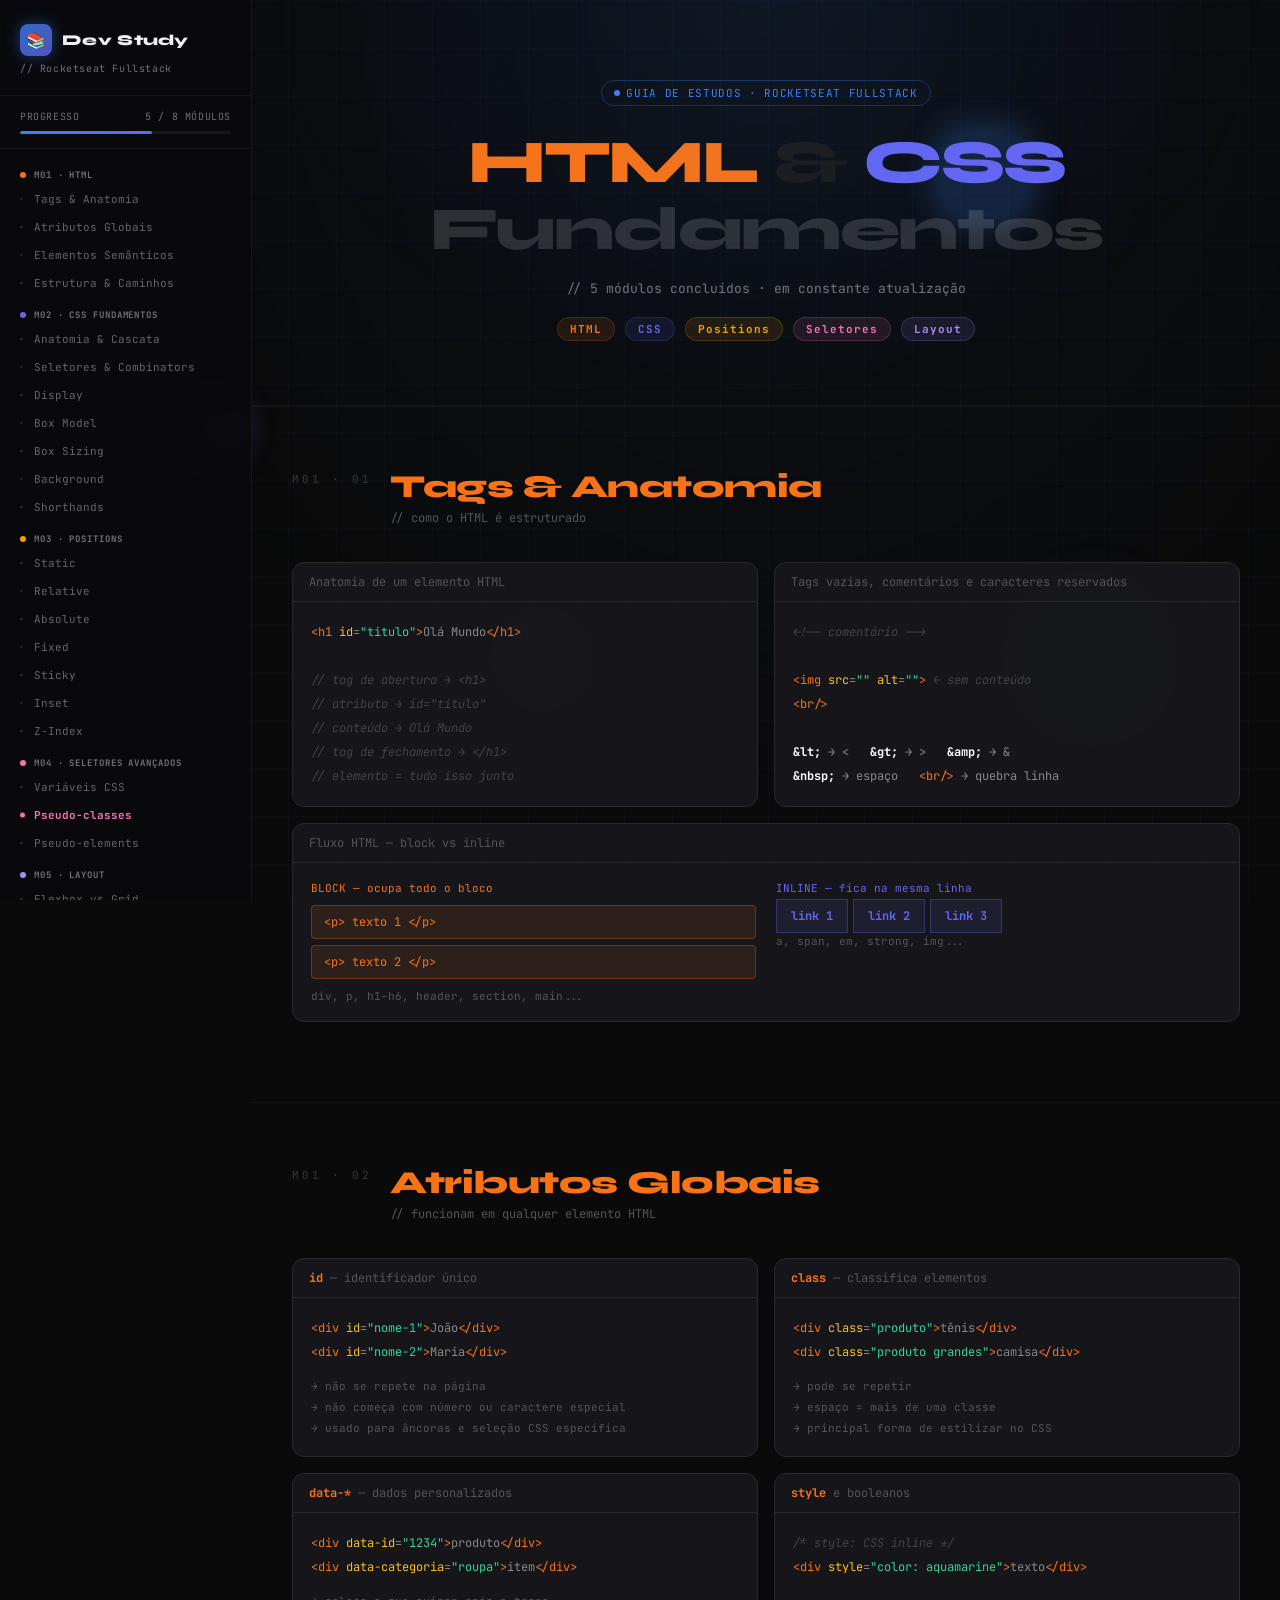
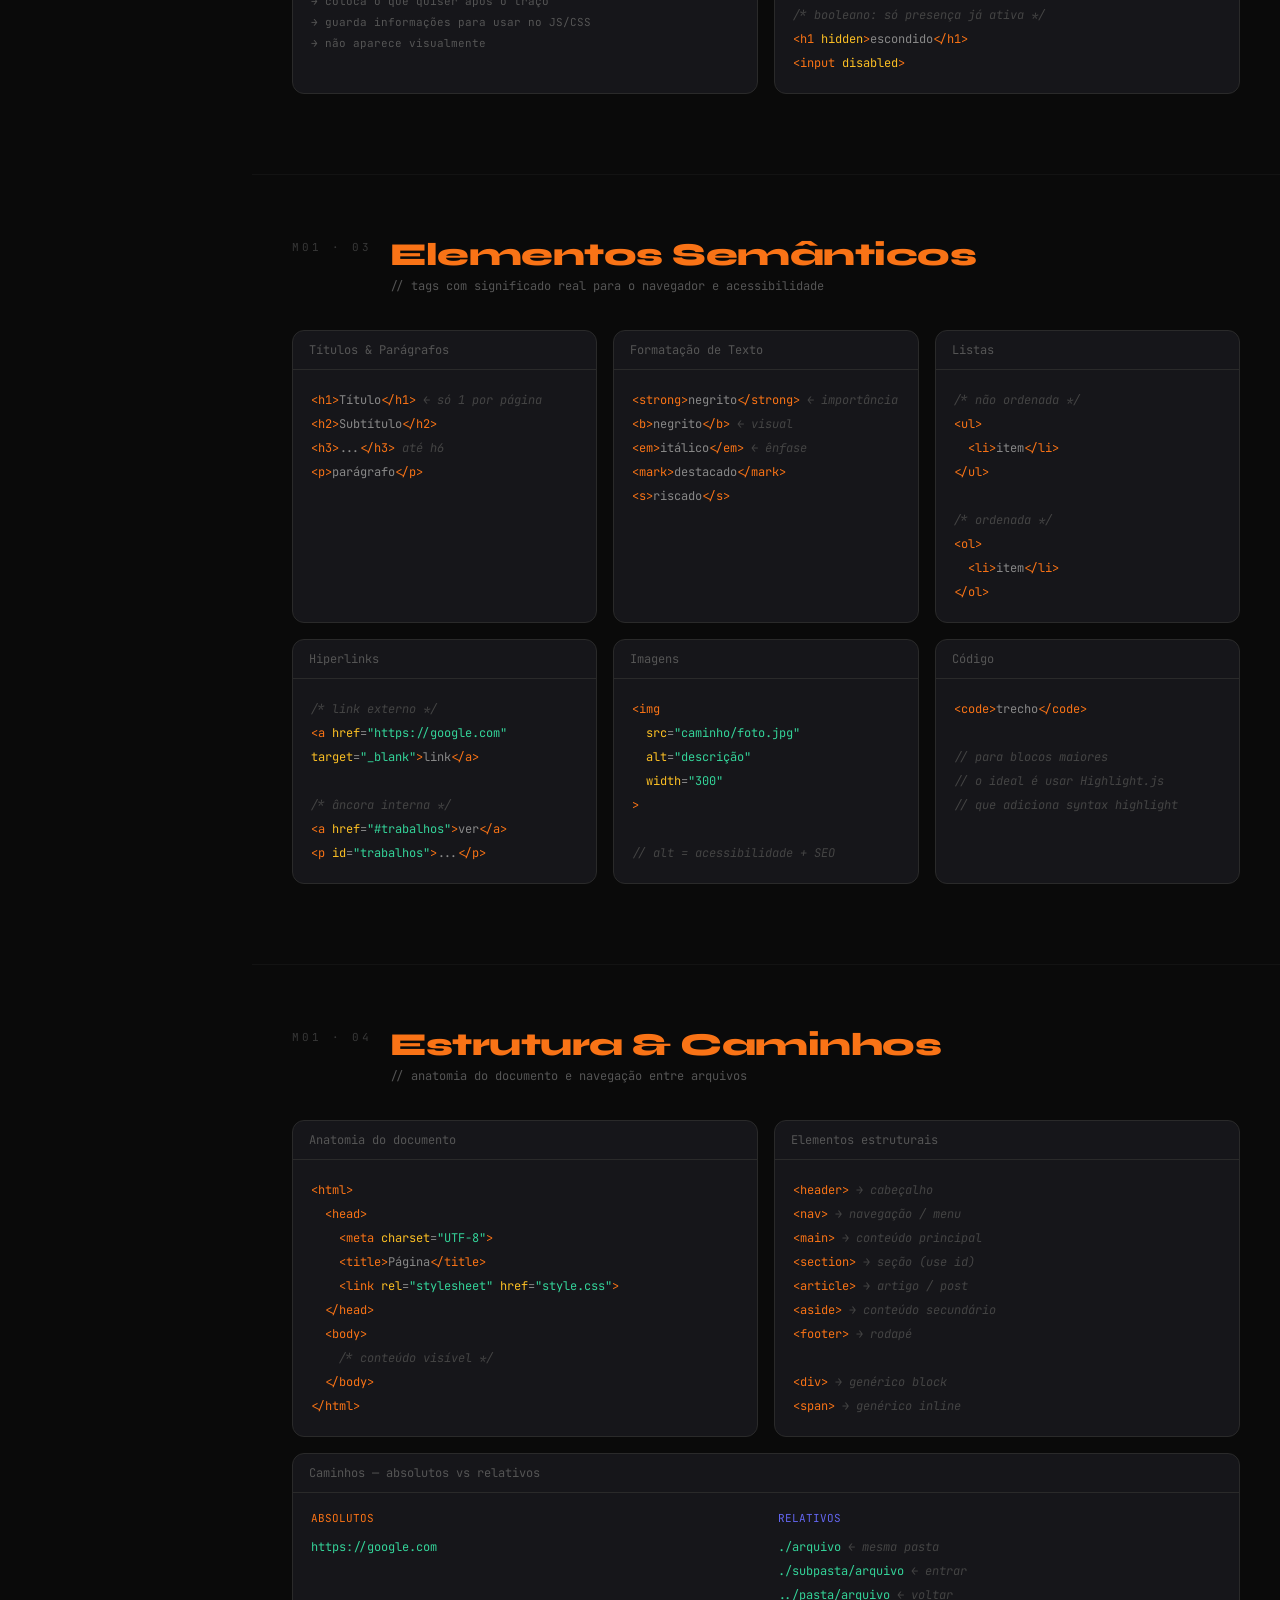
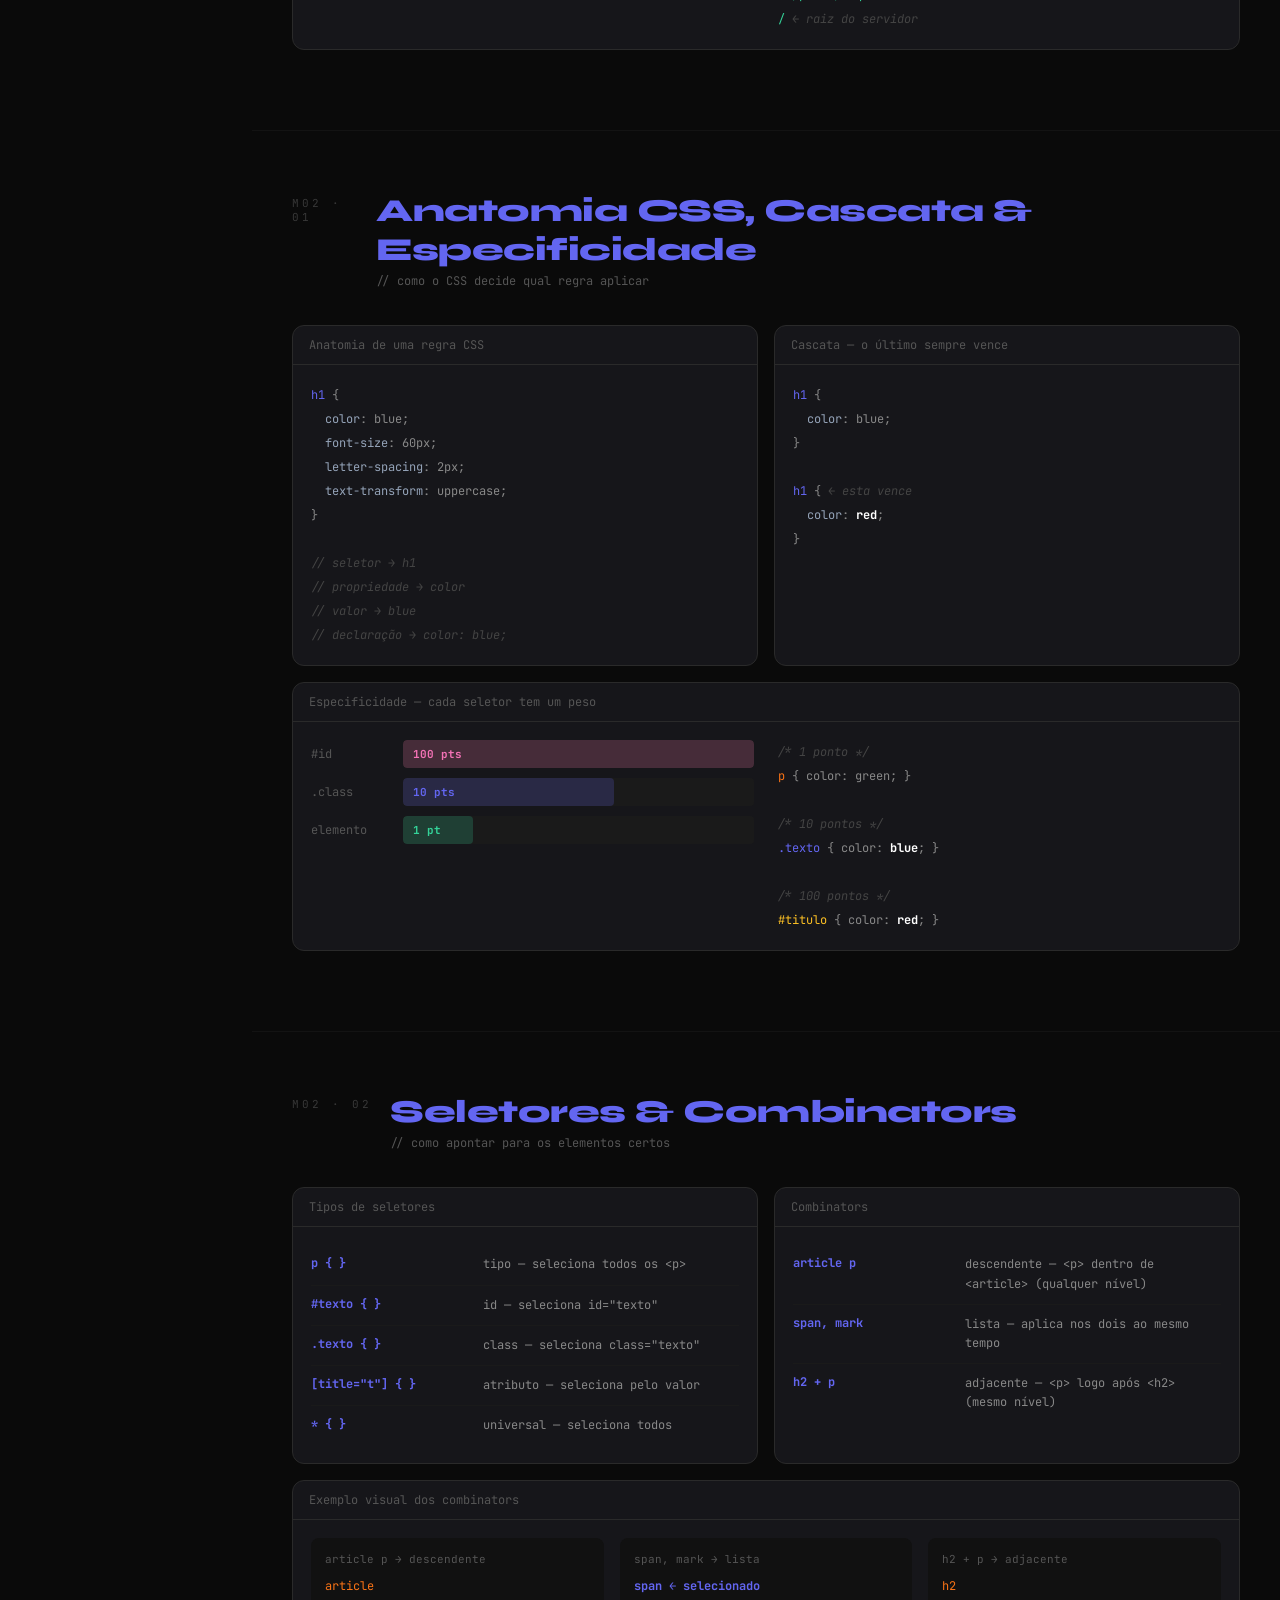
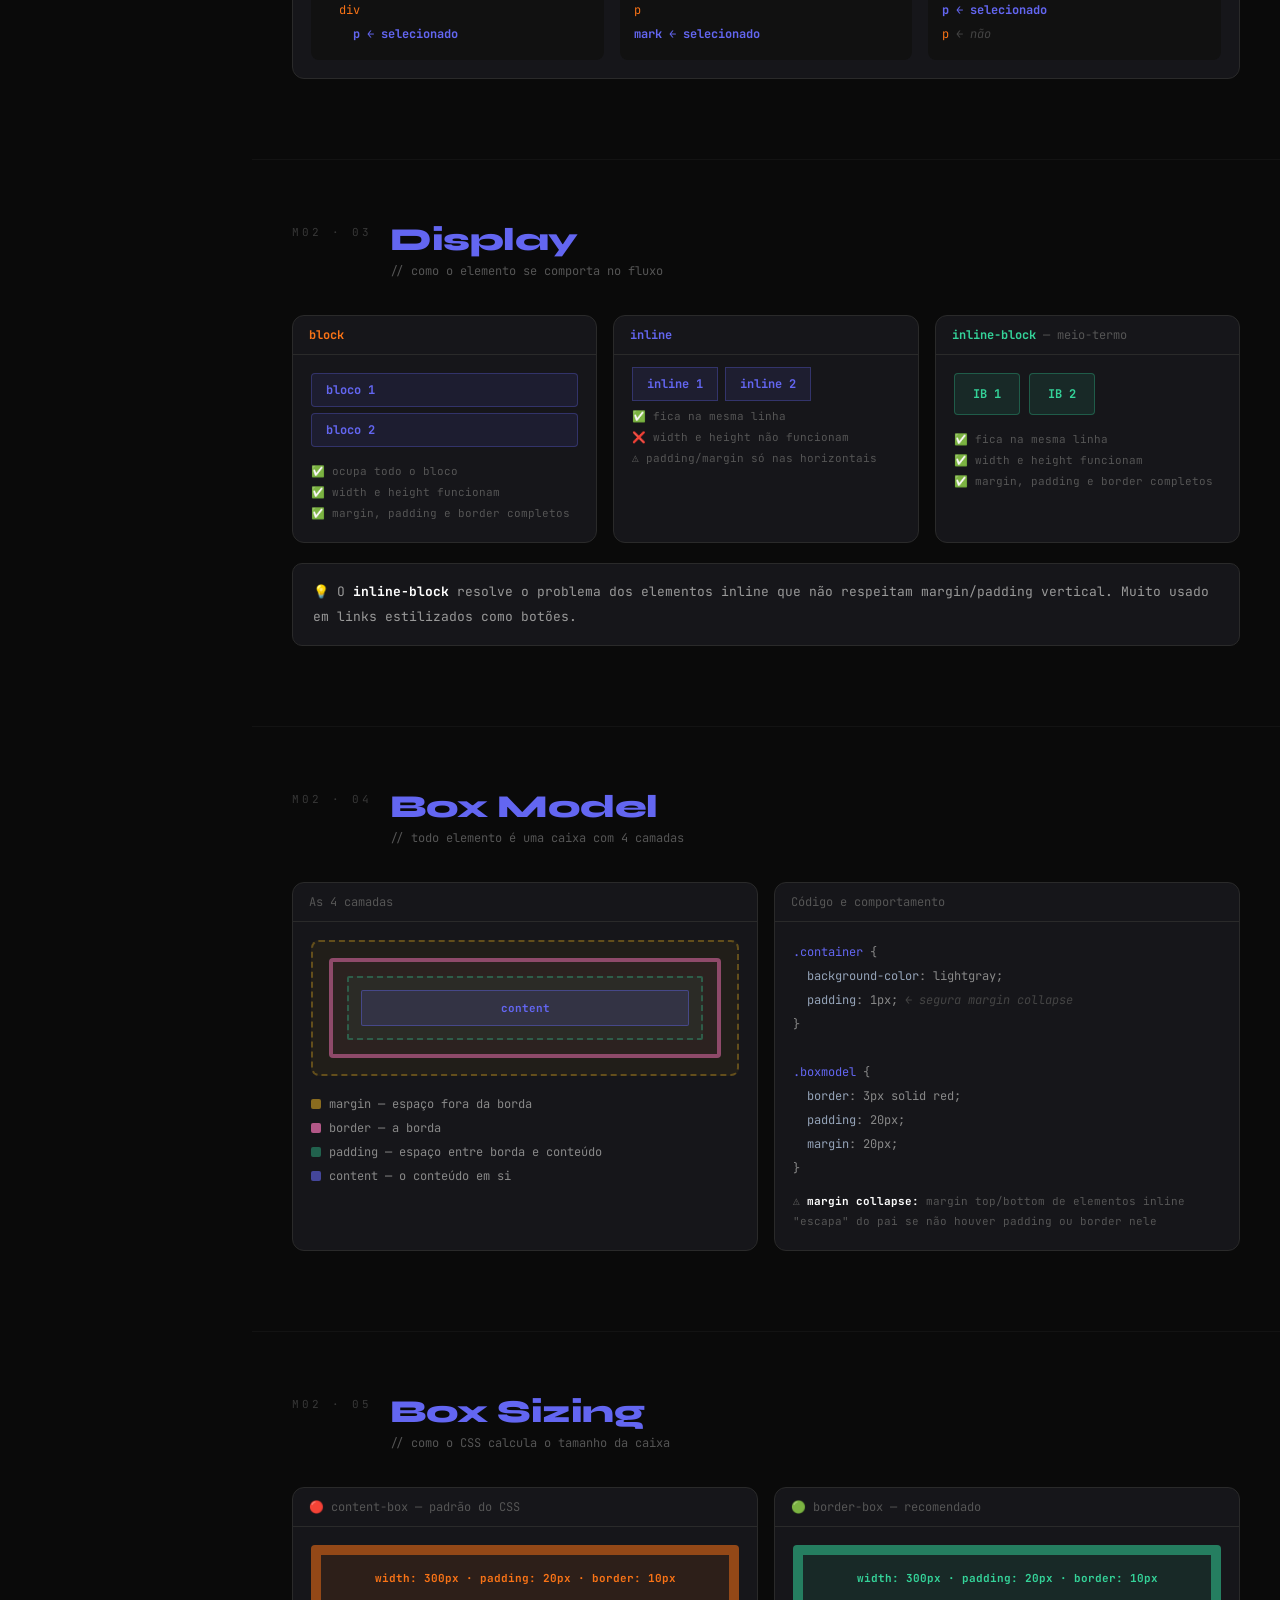
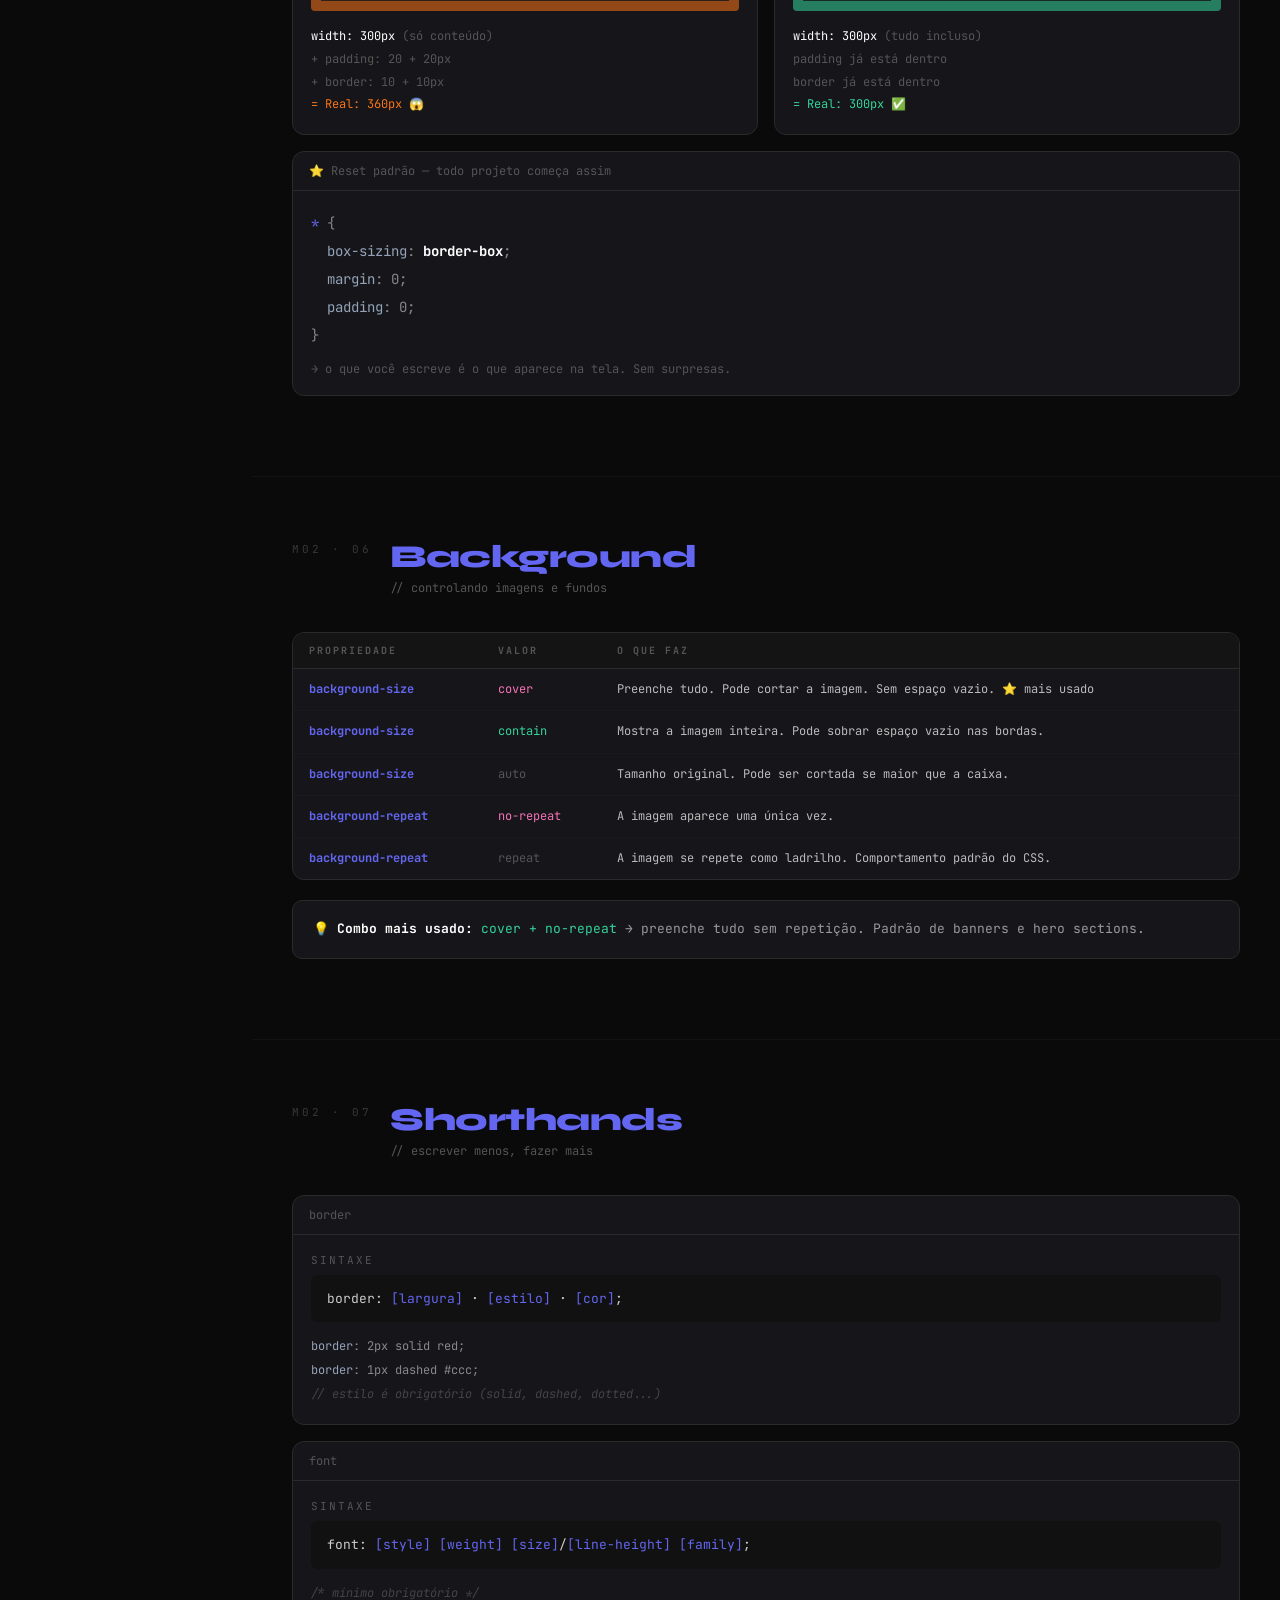
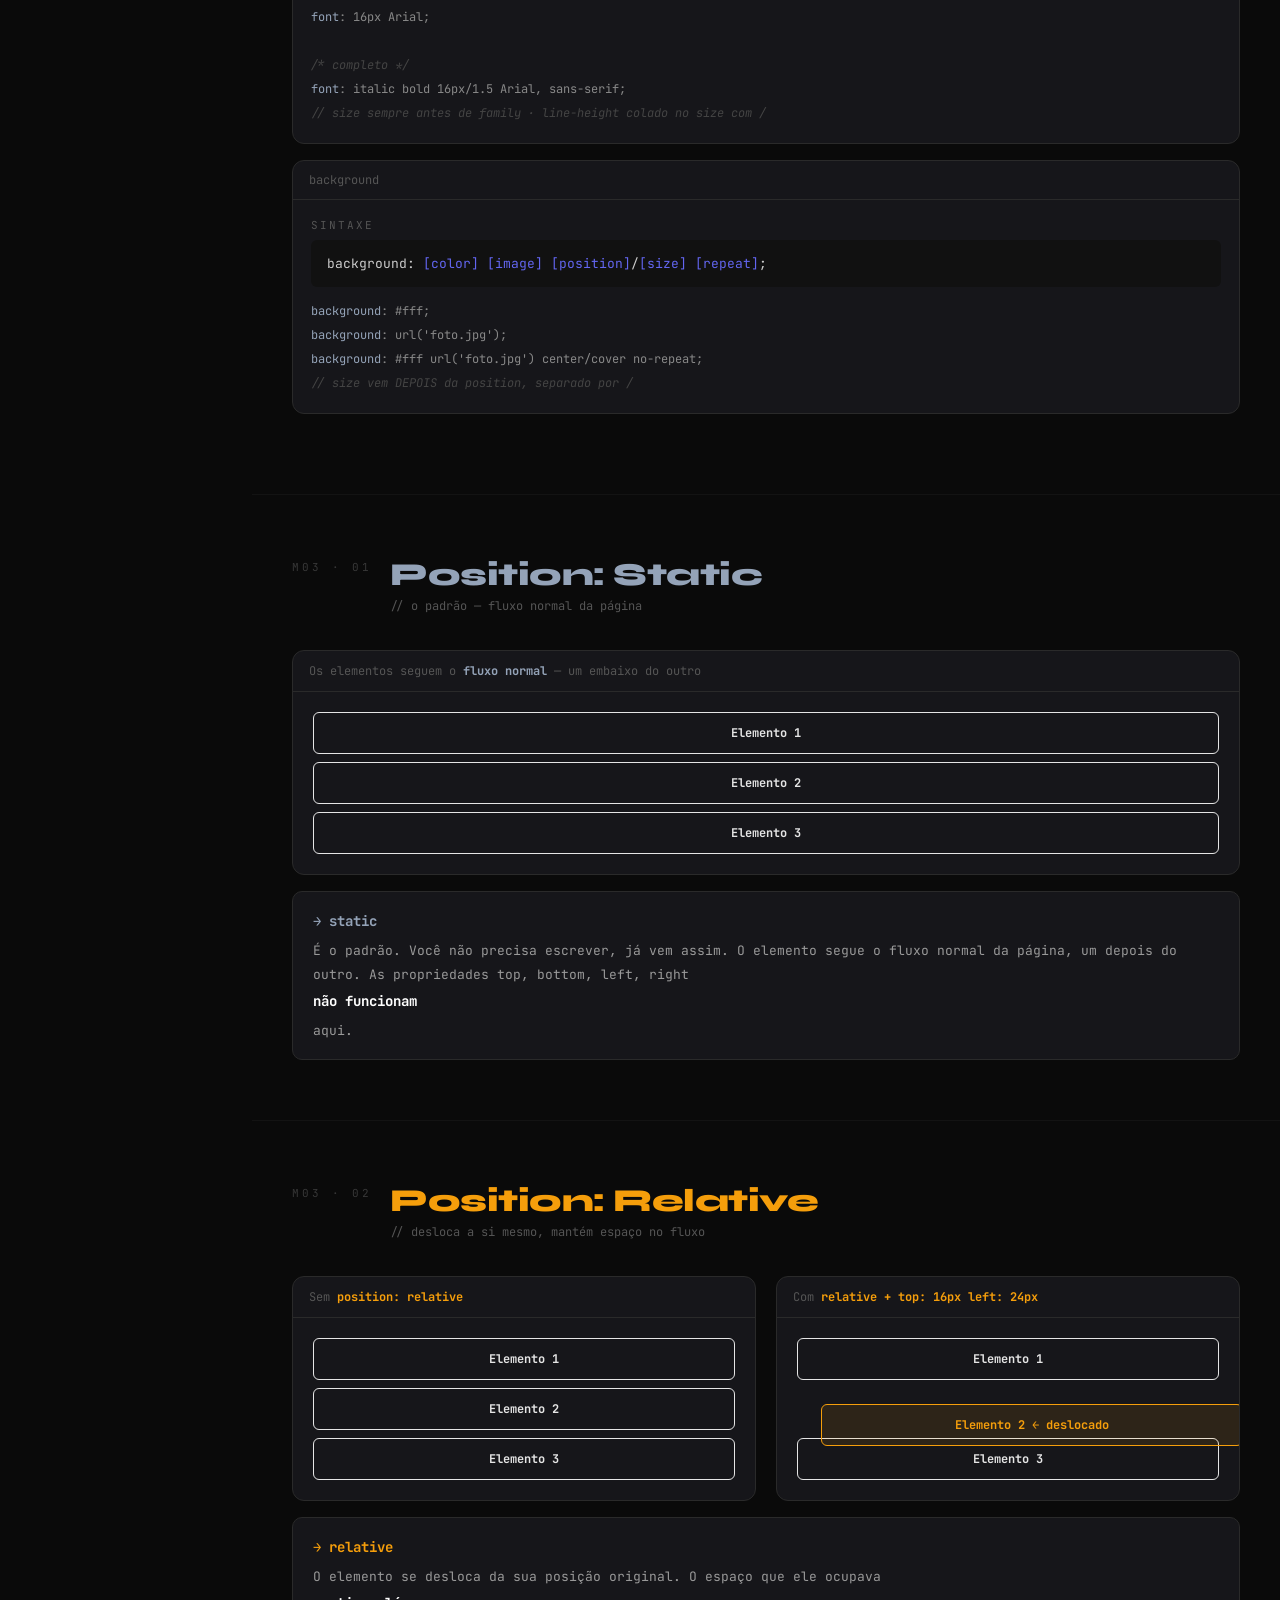
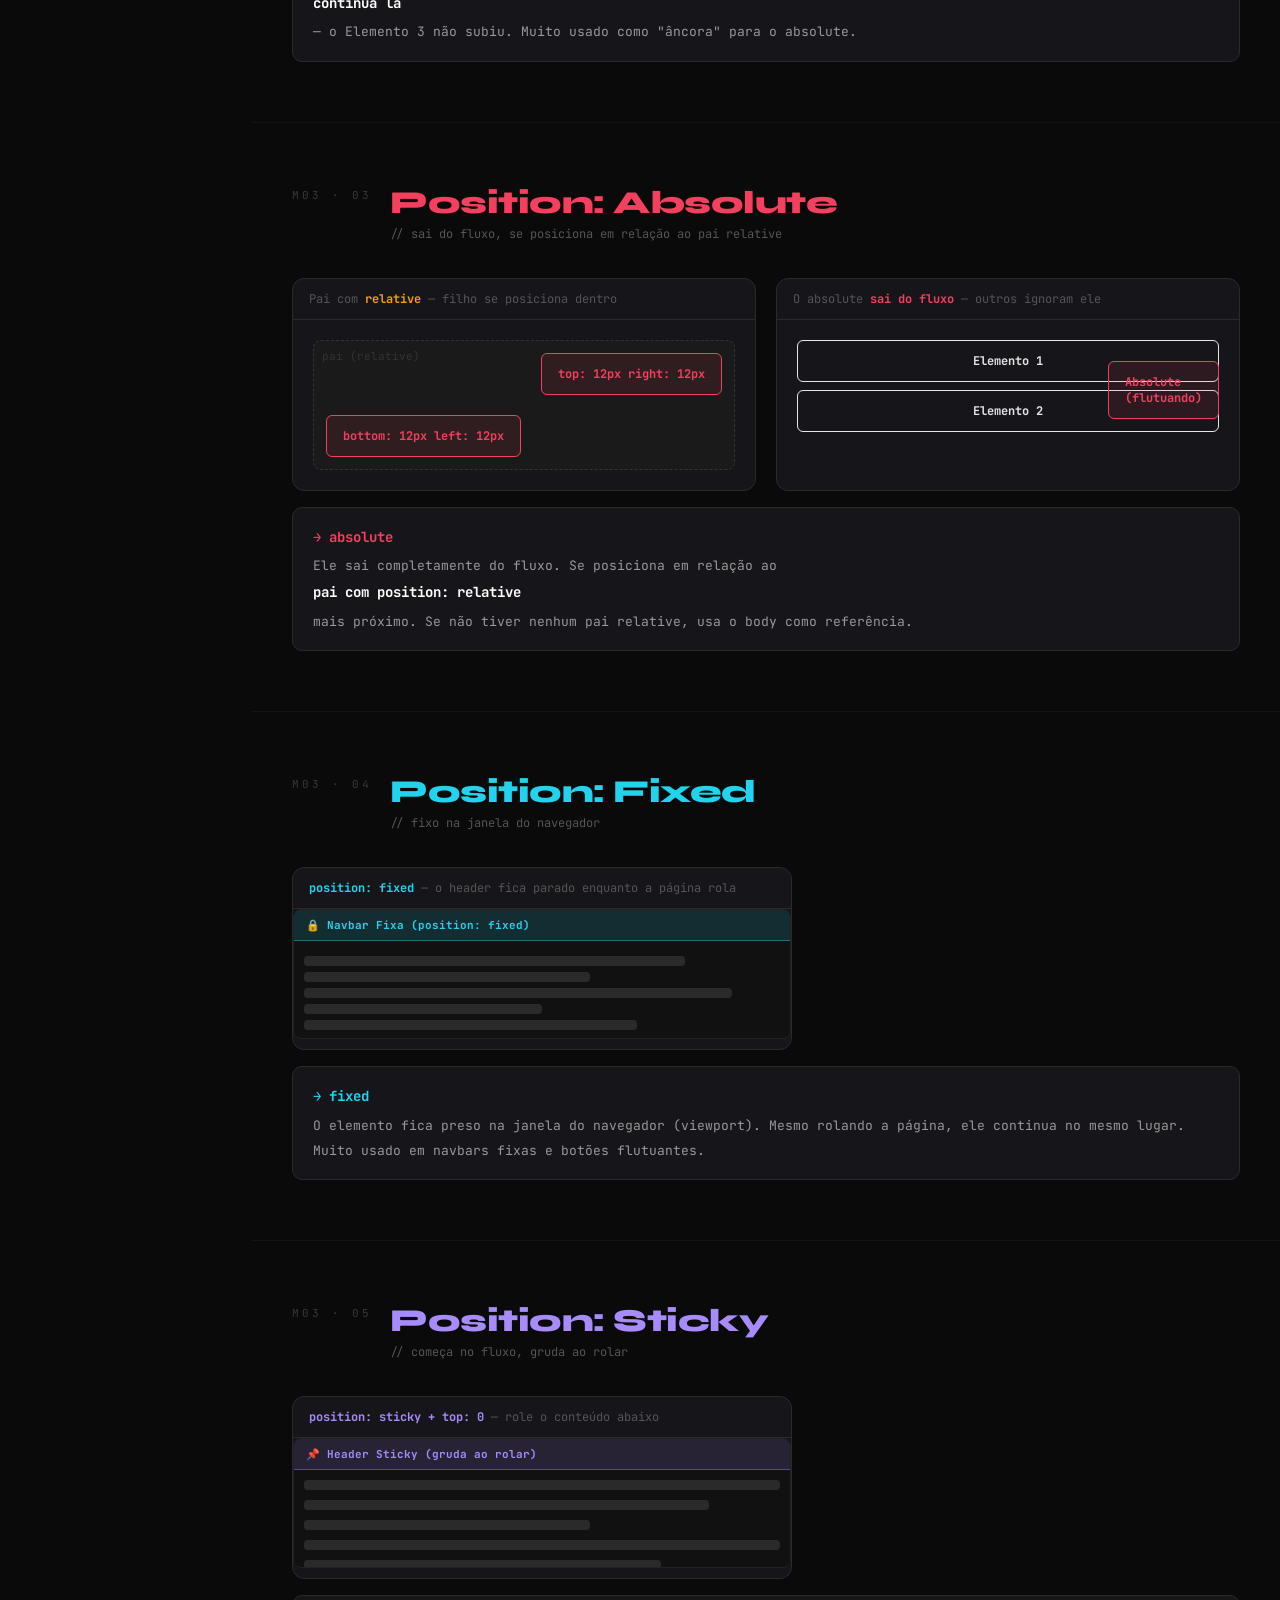
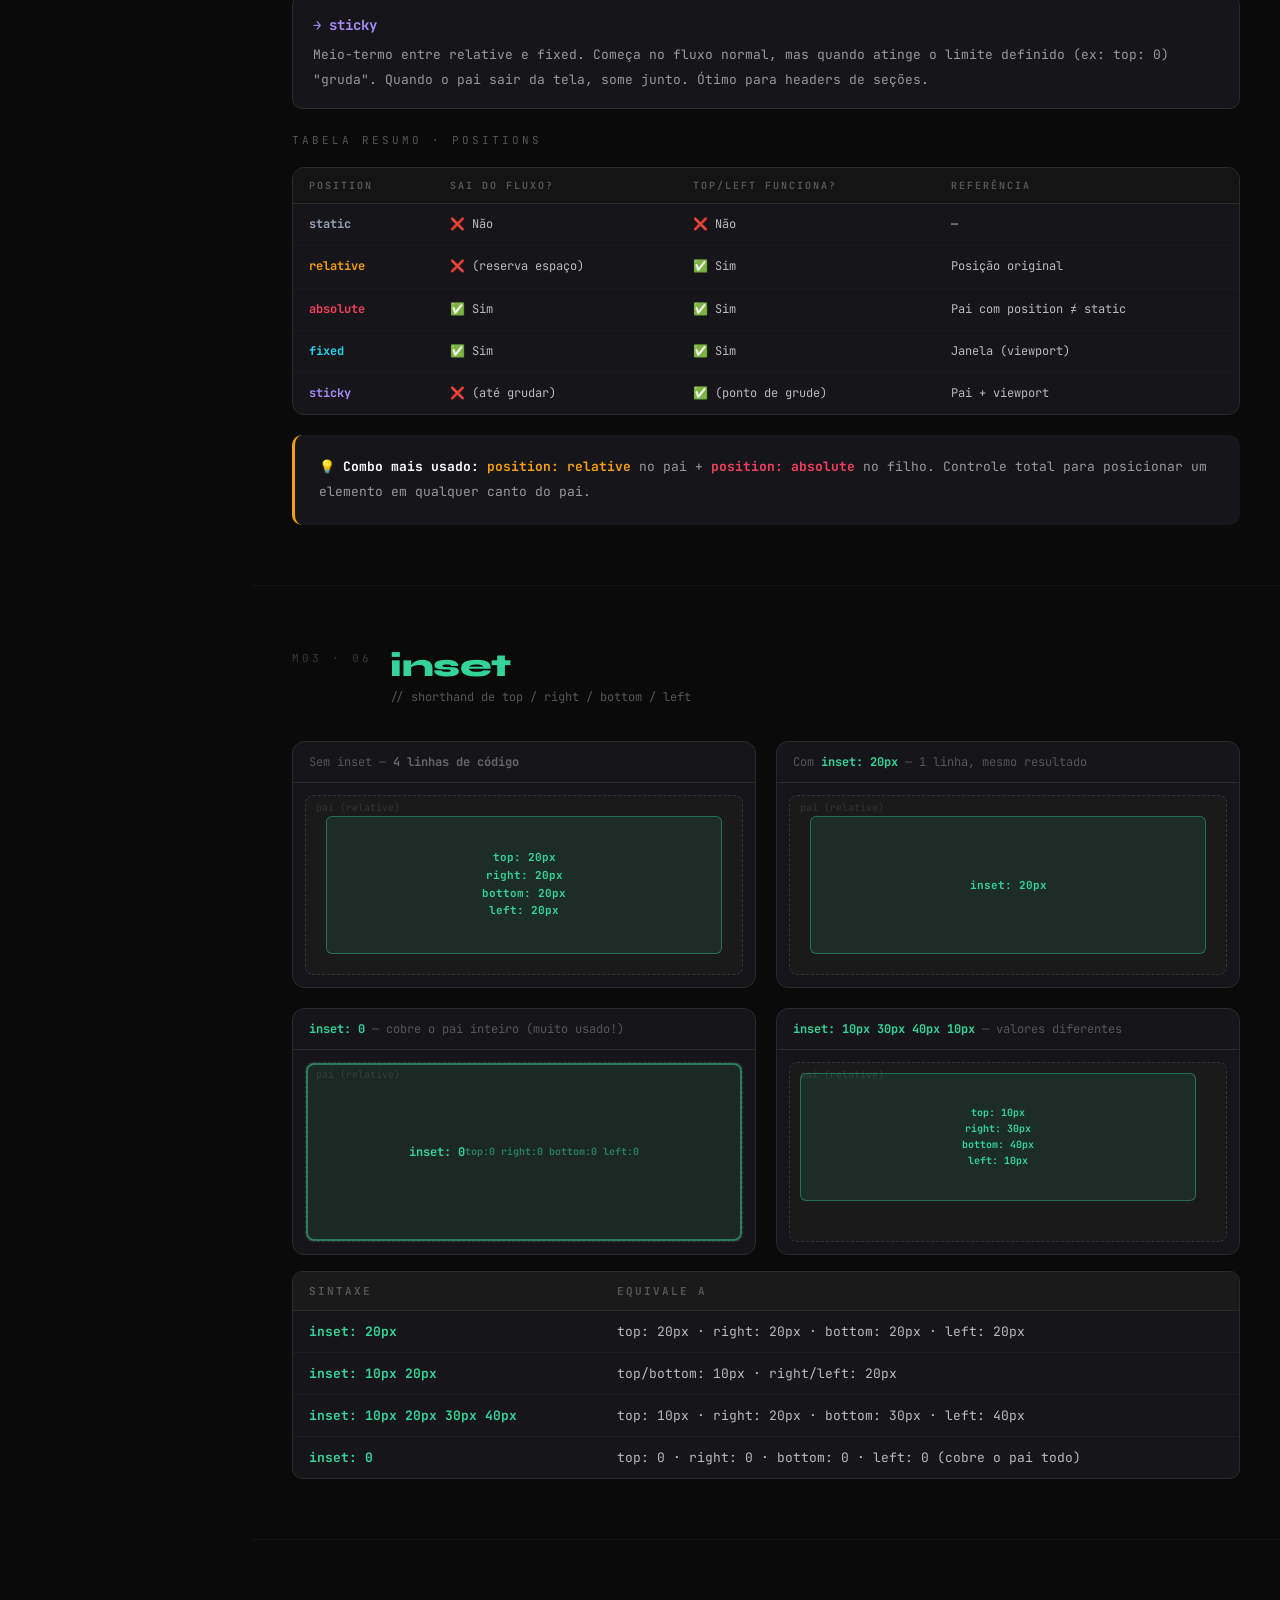
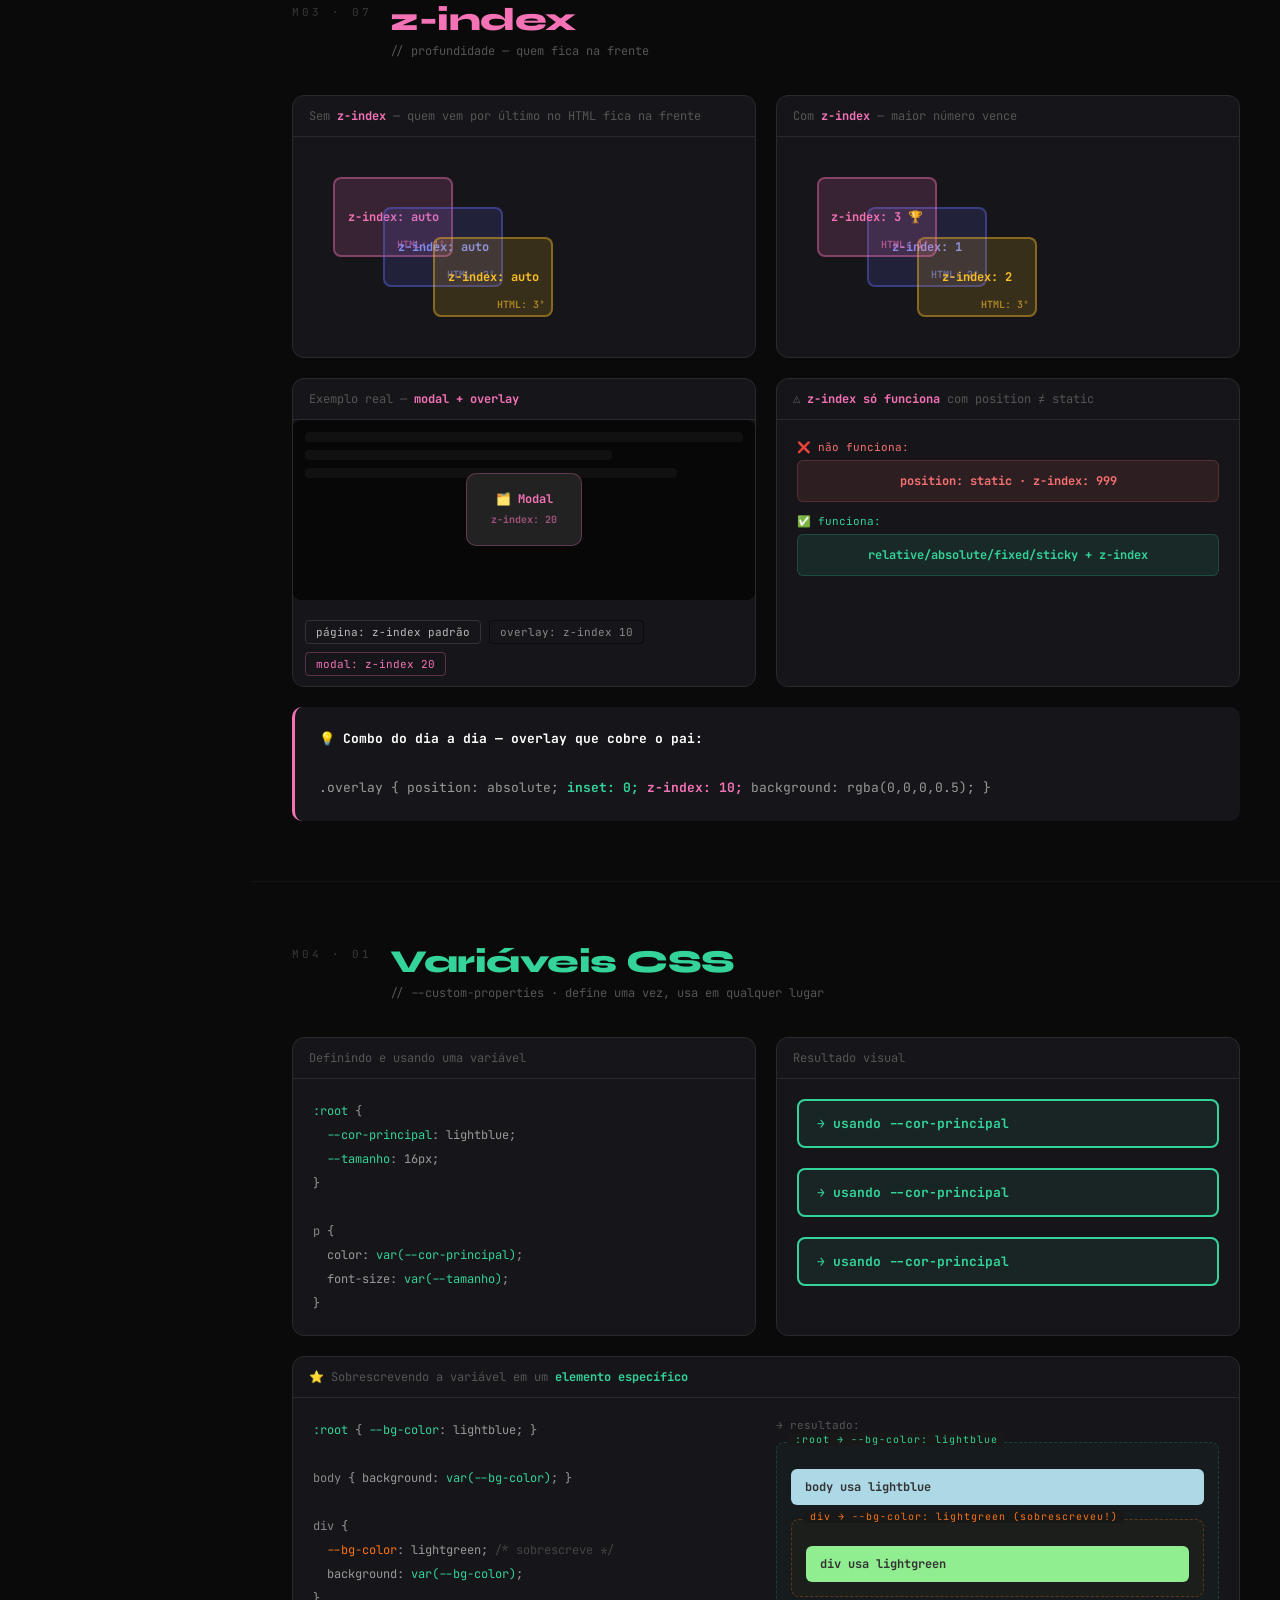
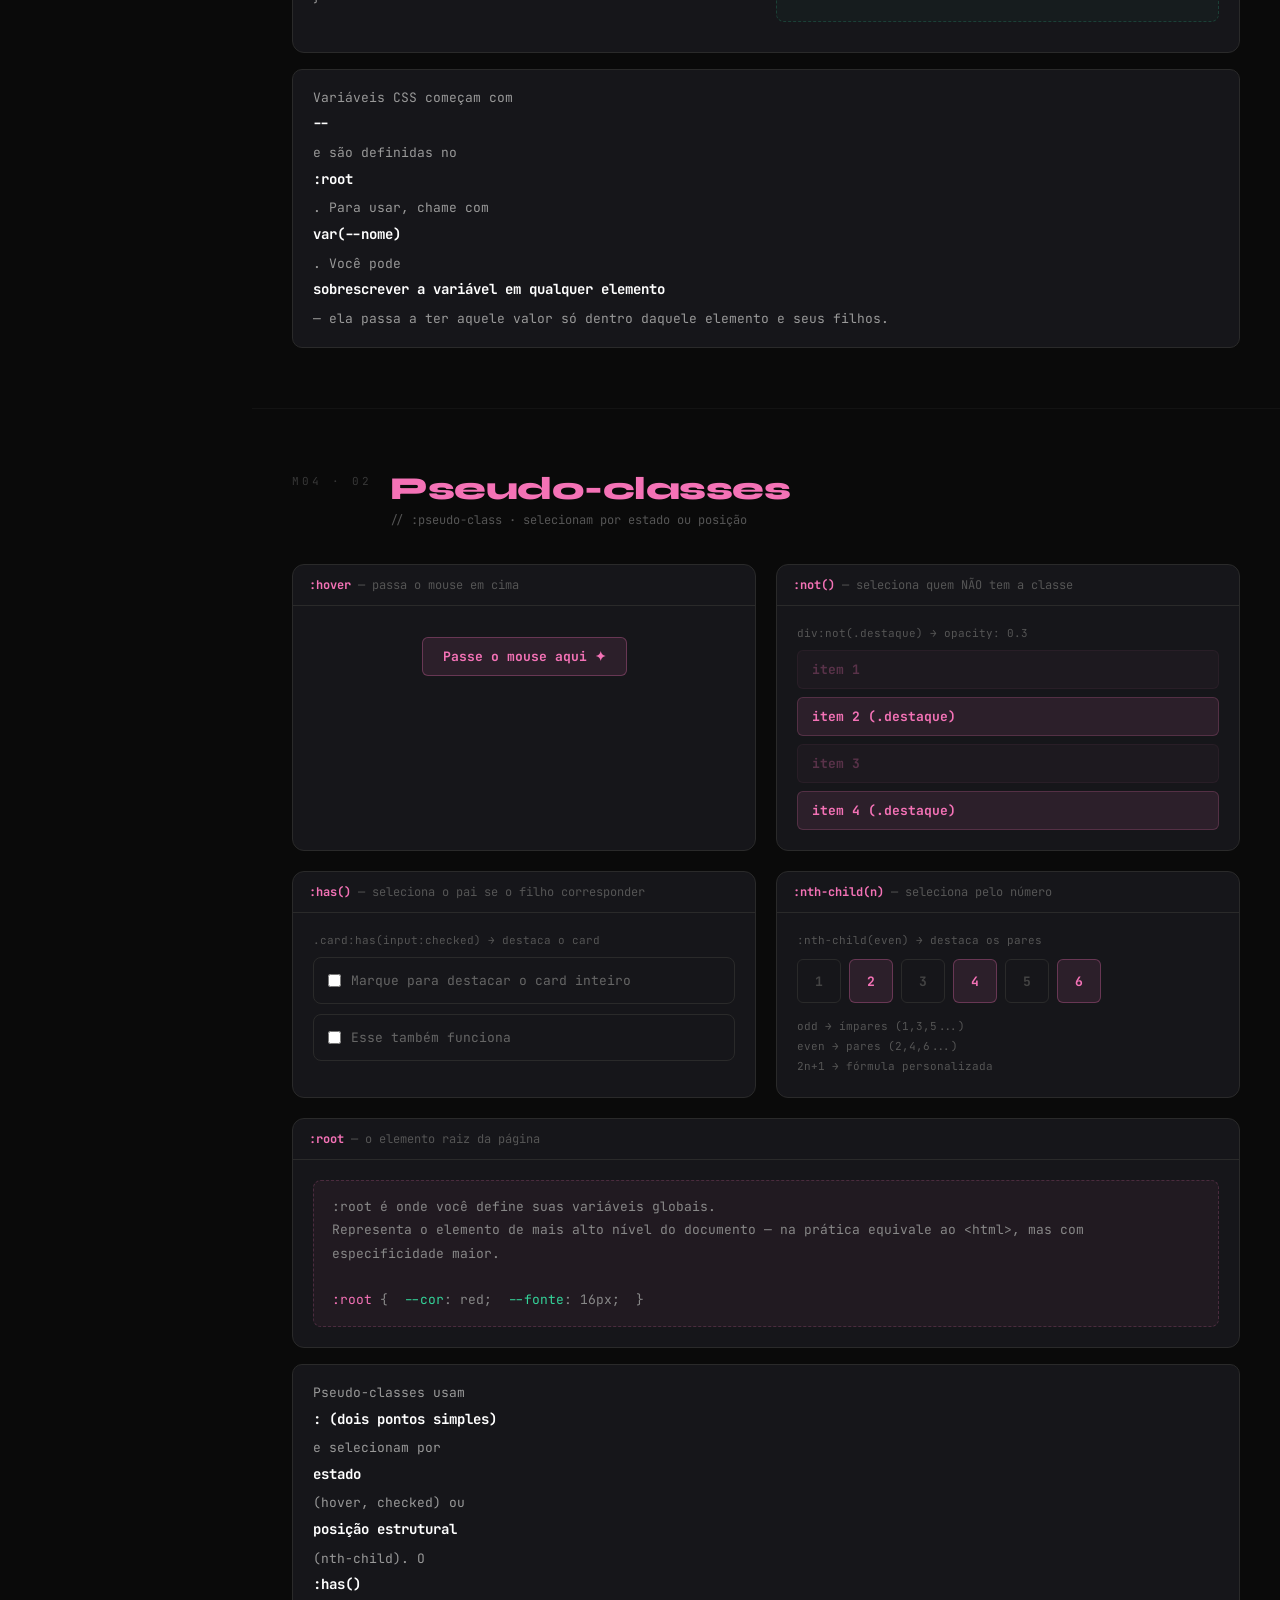
==== html-css.html @ ddbe7262 "arquivo geral" ====
<!doctype html>
<html lang="pt-BR">
  <head>
    <meta charset="UTF-8" />
    <meta name="viewport" content="width=device-width, initial-scale=1.0" />
    <title>Guia de Estudos — HTML & CSS</title>
    <link rel="preconnect" href="https://fonts.googleapis.com" />
    <link
      href="https://fonts.googleapis.com/css2?family=JetBrains+Mono:wght@400;700&family=Syne:wght@400;600;700;800&display=swap"
      rel="stylesheet"
    />
    <style>
      /* ═══════════════════════════════════════════════
       CINEMATIC BACKGROUND SYSTEM
    ═══════════════════════════════════════════════ */
      :root {
        /* Accent: Electric Blue */
        --accent: rgb(59, 130, 246);
        --accent-dim: rgba(59, 130, 246, 0.18);
        --accent-glow: rgba(59, 130, 246, 0.45);

        /* Module colors */
        --m01: #f97316;
        --m02: #6366f1;
        --m03: #f59e0b;
        --m04: #f472b6;
        --m05: #a78bfa;
        --m06: #fbbf24;

        /* UI */
        --dark: #0a0a0a;
        --sidebar-bg: rgba(10, 10, 14, 0.92);
        --sidebar-w: 252px;
        --white: #f0f0f0;
        --muted: rgba(240, 240, 240, 0.45);
        --border: rgba(255, 255, 255, 0.06);

        /* Content */
        --card-bg: rgba(24, 24, 28, 0.95);
        --border-c: #2a2a2a;
        --text: #e5e5e5;
        --text-muted: #555;
      }

      * {
        box-sizing: border-box;
        margin: 0;
        padding: 0;
      }

      html {
        scroll-behavior: smooth;
      }

      body {
        font-family: "Syne", sans-serif;
        background: var(--dark);
        color: var(--text);
        overflow-x: hidden;
      }

      /* ─── Layer 0: Fixed Animated Background ─── */
      .bg {
        position: fixed;
        inset: 0;
        z-index: 0;
        overflow: hidden;
        background: radial-gradient(
          ellipse at 60% 0%,
          rgba(59, 130, 246, 0.06) 0%,
          #0a0a0a 65%
        );
      }

      .bg::before {
        content: "";
        position: absolute;
        inset: 0;
        background-image:
          linear-gradient(rgba(59, 130, 246, 0.035) 1px, transparent 1px),
          linear-gradient(90deg, rgba(59, 130, 246, 0.035) 1px, transparent 1px);
        background-size: 48px 48px;
        animation: gridDrift 24s linear infinite;
      }

      @keyframes gridDrift {
        0% {
          background-position: 0 0;
        }
        100% {
          background-position: 48px 48px;
        }
      }

      .shape {
        position: absolute;
        border-radius: 12px;
        filter: blur(3px);
      }

      .shape-1 {
        width: 80px;
        height: 80px;
        top: 15%;
        right: 20%;
        background: rgba(59, 130, 246, 0.18);
        box-shadow: 0 0 40px rgba(59, 130, 246, 0.45);
        animation: float1 9s ease-in-out infinite;
      }
      .shape-2 {
        width: 50px;
        height: 50px;
        top: 45%;
        left: 15%;
        background: rgba(99, 102, 241, 0.15);
        box-shadow: 0 0 30px rgba(99, 102, 241, 0.4);
        animation: float2 7s ease-in-out infinite;
      }
      .shape-3 {
        width: 120px;
        height: 120px;
        bottom: 20%;
        right: 10%;
        background: rgba(59, 130, 246, 0.1);
        box-shadow: 0 0 60px rgba(59, 130, 246, 0.3);
        border-radius: 50%;
        animation: float3 12s ease-in-out infinite;
      }
      .shape-4 {
        width: 60px;
        height: 60px;
        top: 70%;
        left: 40%;
        background: rgba(139, 92, 246, 0.12);
        box-shadow: 0 0 35px rgba(139, 92, 246, 0.35);
        animation: float1 10s ease-in-out infinite reverse;
      }

      @keyframes float1 {
        0% {
          transform: translate(0, 0) rotate(0deg);
        }
        25% {
          transform: translate(18px, -20px) rotate(6deg);
        }
        50% {
          transform: translate(-12px, 14px) rotate(-9deg);
        }
        75% {
          transform: translate(22px, 8px) rotate(4deg);
        }
        100% {
          transform: translate(0, 0) rotate(0deg);
        }
      }
      @keyframes float2 {
        0% {
          transform: translate(0, 0) rotate(0deg);
        }
        33% {
          transform: translate(-15px, 18px) rotate(-7deg);
        }
        66% {
          transform: translate(20px, -10px) rotate(5deg);
        }
        100% {
          transform: translate(0, 0) rotate(0deg);
        }
      }
      @keyframes float3 {
        0% {
          transform: translate(0, 0) scale(1);
        }
        40% {
          transform: translate(-25px, -15px) scale(1.05);
        }
        70% {
          transform: translate(15px, 20px) scale(0.97);
        }
        100% {
          transform: translate(0, 0) scale(1);
        }
      }

      .line {
        position: absolute;
        height: 1px;
        background: linear-gradient(
          90deg,
          transparent,
          var(--accent),
          transparent
        );
        border-radius: 2px;
        opacity: 0;
        transform: rotate(-38deg);
      }
      .line-1 {
        width: 160px;
        top: 8%;
        right: 5%;
        animation: lineFlash 8s ease-in-out 0s infinite;
      }
      .line-2 {
        width: 100px;
        top: 18%;
        right: 12%;
        animation: lineFlash 8s ease-in-out 1.2s infinite;
      }
      .line-3 {
        width: 200px;
        bottom: 15%;
        left: 3%;
        animation: lineFlash 9s ease-in-out 2s infinite;
      }
      .line-4 {
        width: 130px;
        bottom: 25%;
        left: 10%;
        animation: lineFlash 9s ease-in-out 3.5s infinite;
      }

      @keyframes lineFlash {
        0% {
          opacity: 0;
          transform: rotate(-38deg) translateX(-20px);
        }
        15% {
          opacity: 0.6;
        }
        40% {
          opacity: 0.35;
        }
        70% {
          opacity: 0.7;
        }
        85% {
          opacity: 0.2;
        }
        100% {
          opacity: 0;
          transform: rotate(-38deg) translateX(10px);
        }
      }

      /* ═══════════════════════════════════════════════
       SIDEBAR
    ═══════════════════════════════════════════════ */
      .sidebar {
        position: fixed;
        top: 0;
        left: 0;
        bottom: 0;
        width: var(--sidebar-w);
        background: var(--sidebar-bg);
        backdrop-filter: blur(20px);
        border-right: 1px solid var(--border);
        z-index: 100;
        display: flex;
        flex-direction: column;
        overflow: hidden;
      }

      .sidebar-brand {
        padding: 24px 20px 20px;
        border-bottom: 1px solid var(--border);
        flex-shrink: 0;
      }

      .sidebar-logo {
        display: flex;
        align-items: center;
        gap: 10px;
        margin-bottom: 6px;
      }

      .sidebar-icon {
        width: 32px;
        height: 32px;
        border-radius: 8px;
        background: linear-gradient(
          135deg,
          rgba(59, 130, 246, 0.8),
          rgba(99, 102, 241, 0.8)
        );
        display: flex;
        align-items: center;
        justify-content: center;
        font-size: 16px;
        box-shadow: 0 0 16px rgba(59, 130, 246, 0.4);
      }

      .sidebar-title {
        font-size: 15px;
        font-weight: 800;
        color: var(--white);
        letter-spacing: 0.02em;
      }

      .sidebar-sub {
        font-family: "JetBrains Mono", monospace;
        font-size: 10px;
        color: var(--muted);
        letter-spacing: 0.06em;
        margin-top: 2px;
      }

      /* Progress */
      .sidebar-progress {
        padding: 14px 20px;
        border-bottom: 1px solid var(--border);
        flex-shrink: 0;
      }

      .progress-label {
        font-family: "JetBrains Mono", monospace;
        font-size: 10px;
        color: var(--muted);
        letter-spacing: 0.06em;
        text-transform: uppercase;
        margin-bottom: 8px;
        display: flex;
        justify-content: space-between;
      }

      .progress-track {
        width: 100%;
        height: 3px;
        background: rgba(255, 255, 255, 0.06);
        border-radius: 2px;
        overflow: hidden;
      }

      .progress-fill {
        height: 100%;
        width: 62.5%;
        background: linear-gradient(
          90deg,
          rgb(59, 130, 246),
          rgb(99, 102, 241)
        );
        border-radius: 2px;
        animation: progressGlow 3s ease-in-out infinite;
      }

      @keyframes progressGlow {
        0%,
        100% {
          box-shadow: none;
        }
        50% {
          box-shadow: 0 0 8px rgba(59, 130, 246, 0.6);
        }
      }

      /* Nav */
      .sidebar-nav {
        flex: 1;
        overflow-y: auto;
        padding: 12px 0 20px;
        scrollbar-width: thin;
        scrollbar-color: rgba(255, 255, 255, 0.08) transparent;
      }

      .sidebar-nav::-webkit-scrollbar {
        width: 3px;
      }
      .sidebar-nav::-webkit-scrollbar-track {
        background: transparent;
      }
      .sidebar-nav::-webkit-scrollbar-thumb {
        background: rgba(255, 255, 255, 0.08);
        border-radius: 2px;
      }

      .nav-module {
        margin-bottom: 4px;
      }

      .nav-module-header {
        padding: 8px 20px 4px;
        display: flex;
        align-items: center;
        gap: 8px;
      }

      .nav-dot {
        width: 6px;
        height: 6px;
        border-radius: 50%;
        flex-shrink: 0;
      }

      .nav-module-label {
        font-family: "JetBrains Mono", monospace;
        font-size: 9px;
        letter-spacing: 0.1em;
        text-transform: uppercase;
        color: var(--muted);
        font-weight: 700;
      }

      .nav-item {
        display: block;
        padding: 7px 20px 7px 34px;
        font-family: "JetBrains Mono", monospace;
        font-size: 11px;
        color: rgba(240, 240, 240, 0.4);
        text-decoration: none;
        transition:
          color 0.2s,
          background 0.2s,
          padding-left 0.2s;
        position: relative;
        white-space: nowrap;
        overflow: hidden;
        text-overflow: ellipsis;
      }

      .nav-item::before {
        content: "";
        position: absolute;
        left: 20px;
        top: 50%;
        transform: translateY(-50%);
        width: 3px;
        height: 3px;
        border-radius: 50%;
        background: currentColor;
        opacity: 0.3;
        transition:
          opacity 0.2s,
          width 0.2s,
          height 0.2s;
      }

      .nav-item:hover {
        color: rgba(240, 240, 240, 0.8);
        background: rgba(255, 255, 255, 0.03);
      }

      /* Active states per module */
      .nav-item.active {
        font-weight: 700;
      }

      .nav-item.active.m01 {
        color: var(--m01);
      }
      .nav-item.active.m02 {
        color: var(--m02);
      }
      .nav-item.active.m03 {
        color: var(--m03);
      }
      .nav-item.active.m04 {
        color: var(--m04);
      }
      .nav-item.active.m05 {
        color: var(--m05);
      }
      .nav-item.active.m06 {
        color: var(--m06);
      }

      .nav-item.active::before {
        opacity: 1;
        width: 5px;
        height: 5px;
      }

      /* Soon badge */
      .nav-soon {
        display: inline-flex;
        align-items: center;
        padding: 7px 20px 7px 34px;
        font-family: "JetBrains Mono", monospace;
        font-size: 11px;
        color: rgba(240, 240, 240, 0.18);
        white-space: nowrap;
        overflow: hidden;
        text-overflow: ellipsis;
      }

      .sidebar-divider {
        margin: 8px 16px;
        height: 1px;
        background: var(--border);
      }

      /* ═══════════════════════════════════════════════
       MAIN LAYOUT
    ═══════════════════════════════════════════════ */
      .main {
        position: relative;
        z-index: 1;
        margin-left: var(--sidebar-w);
        min-height: 100vh;
      }

      /* ─── HERO ─── */
      .hero {
        text-align: center;
        padding: 80px 40px 64px;
        border-bottom: 1px solid rgba(255, 255, 255, 0.04);
        position: relative;
        overflow: hidden;
      }

      .hero::before {
        content: "";
        position: absolute;
        inset: 0;
        background: radial-gradient(
          ellipse at 50% 0%,
          rgba(59, 130, 246, 0.06) 0%,
          transparent 70%
        );
        pointer-events: none;
      }

      .hero-badge {
        display: inline-flex;
        align-items: center;
        gap: 6px;
        border: 1px solid rgba(59, 130, 246, 0.3);
        border-radius: 20px;
        padding: 5px 12px;
        font-family: "JetBrains Mono", monospace;
        font-size: 11px;
        letter-spacing: 0.06em;
        text-transform: uppercase;
        color: var(--accent);
        margin-bottom: 24px;
      }

      .hero-badge-dot {
        width: 6px;
        height: 6px;
        border-radius: 50%;
        background: var(--accent);
        animation: blink 1.5s ease-in-out infinite;
      }

      @keyframes blink {
        0%,
        100% {
          opacity: 1;
        }
        50% {
          opacity: 0.2;
        }
      }

      .hero h1 {
        font-size: clamp(2.4rem, 5vw, 3.8rem);
        font-weight: 800;
        letter-spacing: -2px;
        line-height: 1.1;
        margin-bottom: 16px;
      }

      .hero p {
        font-family: "JetBrains Mono", monospace;
        font-size: 13px;
        color: var(--muted);
        margin-top: 12px;
      }

      .hero-tags {
        display: flex;
        gap: 10px;
        justify-content: center;
        margin-top: 20px;
        flex-wrap: wrap;
      }

      .hero-tag {
        font-family: "JetBrains Mono", monospace;
        font-size: 11px;
        padding: 4px 12px;
        border-radius: 20px;
        font-weight: 700;
        letter-spacing: 1px;
      }

      /* ─── SECTION (CAPÍTULO) ─── */
      .section {
        border-top: 1px solid rgba(255, 255, 255, 0.04);
        padding: 60px 40px;
      }

      .section-inner {
        max-width: 980px;
        margin: 0 auto;
      }

      .section-header {
        display: flex;
        align-items: flex-start;
        gap: 18px;
        margin-bottom: 36px;
      }

      .section-num {
        font-family: "JetBrains Mono", monospace;
        font-size: 11px;
        color: rgba(240, 240, 240, 0.2);
        letter-spacing: 3px;
        text-transform: uppercase;
        padding-top: 5px;
      }

      .section-title h2 {
        font-size: clamp(1.5rem, 3vw, 2rem);
        font-weight: 800;
        letter-spacing: -0.5px;
      }

      .section-title p {
        font-family: "JetBrains Mono", monospace;
        font-size: 12px;
        color: var(--text-muted);
        margin-top: 4px;
      }

      /* ─── MODULE ANCHOR ─── */
      .module-anchor {
        display: block;
        position: relative;
      }

      /* Scrollable sections offset */
      .section[id] {
        scroll-margin-top: 20px;
      }

      /* ═══════════════════════════════════════════════
       SHARED UI COMPONENTS (merged from all files)
    ═══════════════════════════════════════════════ */

      /* Grade */
      .grade {
        display: grid;
        grid-template-columns: 1fr 1fr;
        gap: 16px;
        margin-bottom: 20px;
      }
      .grade.cols-3 {
        grid-template-columns: repeat(3, 1fr);
      }
      .grade.cols-1 {
        grid-template-columns: 1fr;
      }
      .full {
        grid-column: 1 / -1;
      }

      @media (max-width: 800px) {
        .grade,
        .grade.cols-3 {
          grid-template-columns: 1fr;
        }
        .sidebar {
          display: none;
        }
        .main {
          margin-left: 0;
        }
      }

      /* Card */
      .card {
        background: var(--card-bg);
        border: 1px solid var(--border-c);
        border-radius: 12px;
        overflow: hidden;
      }
      .card-header {
        padding: 11px 16px;
        border-bottom: 1px solid var(--border-c);
        font-family: "JetBrains Mono", monospace;
        font-size: 12px;
        color: var(--text-muted);
      }
      .card-body {
        padding: 18px;
      }

      /* Demo grid (positions / selectors style) */
      .demo-grid {
        display: grid;
        grid-template-columns: 1fr 1fr;
        gap: 20px;
      }
      @media (max-width: 680px) {
        .demo-grid {
          grid-template-columns: 1fr;
        }
      }

      /* Demo card (positions / selectors style) */
      .demo-card {
        background: var(--card-bg);
        border: 1px solid var(--border-c);
        border-radius: 12px;
        overflow: hidden;
      }
      .demo-card.full {
        grid-column: 1 / -1;
      }
      .demo-card-header {
        padding: 12px 16px;
        border-bottom: 1px solid var(--border-c);
        font-family: "JetBrains Mono", monospace;
        font-size: 12px;
        color: var(--text-muted);
      }
      .demo-card-header span {
        font-weight: 700;
      }
      .demo-area {
        padding: 20px;
        min-height: 140px;
        position: relative;
      }

      /* Nota / Explicação */
      .nota {
        background: var(--card-bg);
        border: 1px solid var(--border-c);
        border-radius: 10px;
        padding: 16px 20px;
        font-family: "JetBrains Mono", monospace;
        font-size: 13px;
        line-height: 1.9;
        color: #999;
        margin-bottom: 20px;
      }
      .nota strong {
        color: white;
      }

      .explicacao {
        margin-top: 16px;
        background: var(--card-bg);
        border: 1px solid var(--border-c);
        border-radius: 10px;
        padding: 16px 20px;
        font-size: 13px;
        font-family: "JetBrains Mono", monospace;
        line-height: 1.9;
        color: #999;
      }
      .explicacao strong {
        color: white;
        display: block;
        margin-bottom: 4px;
        font-size: 14px;
      }

      /* Badge */
      .badge {
        font-family: "JetBrains Mono", monospace;
        font-size: 11px;
        padding: 3px 10px;
        border-radius: 4px;
        font-weight: 700;
        letter-spacing: 1px;
      }

      /* Code */
      .code {
        font-family: "JetBrains Mono", monospace;
        font-size: 12px;
        line-height: 2;
        color: #888;
      }
      .code .tag {
        color: var(--m01);
      }
      .code .attr {
        color: var(--m06);
      }
      .code .val {
        color: #34d399;
      }
      .code .sel {
        color: var(--m02);
      }
      .code .prop {
        color: #94a3b8;
      }
      .code .com {
        color: #444;
        font-style: italic;
      }
      .code .hl {
        color: white;
        font-weight: 700;
      }
      .code .highlight {
        color: var(--m02);
        font-weight: 700;
      }

      /* Tabela */
      .tabela {
        background: var(--card-bg);
        border: 1px solid var(--border-c);
        border-radius: 12px;
        overflow: hidden;
        margin-bottom: 20px;
      }
      .tabela table {
        width: 100%;
        border-collapse: collapse;
        font-family: "JetBrains Mono", monospace;
        font-size: 12px;
      }
      .tabela th {
        background: #141414;
        padding: 11px 16px;
        text-align: left;
        color: var(--text-muted);
        font-size: 10px;
        letter-spacing: 2px;
        text-transform: uppercase;
        border-bottom: 1px solid var(--border-c);
      }
      .tabela td {
        padding: 11px 16px;
        border-bottom: 1px solid #1a1a1a;
        color: #bbb;
        vertical-align: top;
        line-height: 1.6;
      }
      .tabela tr:last-child td {
        border-bottom: none;
      }
      .tabela td:first-child {
        font-weight: 700;
        white-space: nowrap;
      }

      /* Label section */
      .label-secao {
        font-family: "JetBrains Mono", monospace;
        font-size: 11px;
        color: var(--text-muted);
        letter-spacing: 3px;
        text-transform: uppercase;
        margin-bottom: 20px;
      }

      /* Dica */
      .dica {
        background: var(--card-bg);
        border-radius: 10px;
        padding: 20px 24px;
        font-family: "JetBrains Mono", monospace;
        font-size: 13px;
        line-height: 1.9;
        color: #999;
      }
      .dica strong {
        color: white;
      }

      /* ══════════════════════════════════════════════
       HTML FUNDAMENTOS (m01) SPECIFIC STYLES
    ══════════════════════════════════════════════ */
      .demo-block p {
        background: rgba(249, 115, 22, 0.1);
        border: 1px solid rgba(249, 115, 22, 0.3);
        color: var(--m01);
        padding: 8px 12px;
        border-radius: 4px;
        font-family: "JetBrains Mono", monospace;
        font-size: 12px;
        margin-bottom: 6px;
      }

      .d-item {
        background: rgba(99, 102, 241, 0.1);
        border: 1px solid rgba(99, 102, 241, 0.3);
        color: var(--m02);
        padding: 8px 14px;
        border-radius: 4px;
        font-family: "JetBrains Mono", monospace;
        font-size: 12px;
        font-weight: 700;
      }

      .espec-bar {
        display: flex;
        align-items: center;
        gap: 12px;
        margin-bottom: 10px;
        font-family: "JetBrains Mono", monospace;
        font-size: 12px;
      }
      .espec-label {
        width: 80px;
        color: var(--text-muted);
      }
      .espec-track {
        flex: 1;
        background: #1a1a1a;
        border-radius: 4px;
        height: 28px;
        overflow: hidden;
      }
      .espec-fill {
        height: 100%;
        border-radius: 4px;
        display: flex;
        align-items: center;
        padding-left: 10px;
        font-weight: 700;
        font-size: 11px;
      }

      .bm-margin {
        background: rgba(251, 191, 36, 0.05);
        border: 2px dashed rgba(251, 191, 36, 0.3);
        border-radius: 8px;
        padding: 16px;
        width: 100%;
      }
      .bm-border {
        background: rgba(244, 114, 182, 0.05);
        border: 4px solid rgba(244, 114, 182, 0.5);
        border-radius: 4px;
        padding: 14px;
      }
      .bm-padding {
        background: rgba(52, 211, 153, 0.05);
        border: 2px dashed rgba(52, 211, 153, 0.3);
        border-radius: 2px;
        padding: 12px;
      }
      .bm-content {
        background: rgba(99, 102, 241, 0.15);
        border: 1px solid rgba(99, 102, 241, 0.4);
        border-radius: 2px;
        padding: 10px 16px;
        font-family: "JetBrains Mono", monospace;
        font-size: 11px;
        color: var(--m02);
        font-weight: 700;
        text-align: center;
      }
      .bm-label {
        display: flex;
        align-items: center;
        gap: 8px;
        font-family: "JetBrains Mono", monospace;
        font-size: 12px;
        color: #888;
        padding: 4px 0;
      }
      .bm-dot {
        width: 10px;
        height: 10px;
        border-radius: 2px;
        flex-shrink: 0;
      }

      .sel-item {
        display: flex;
        align-items: flex-start;
        gap: 12px;
        padding: 10px 0;
        border-bottom: 1px solid #1a1a1a;
        font-family: "JetBrains Mono", monospace;
        font-size: 12px;
      }
      .sel-item:last-child {
        border-bottom: none;
      }
      .sel-code {
        color: var(--m02);
        font-weight: 700;
        min-width: 160px;
      }
      .sel-desc {
        color: #888;
        line-height: 1.6;
      }

      .comb-demo {
        background: #111;
        border-radius: 8px;
        padding: 14px;
      }

      .sh-titulo {
        font-family: "JetBrains Mono", monospace;
        font-size: 11px;
        color: var(--text-muted);
        letter-spacing: 2px;
        text-transform: uppercase;
        margin-bottom: 8px;
      }
      .sh-syntax {
        background: #111;
        border-radius: 6px;
        padding: 12px 16px;
        font-family: "JetBrains Mono", monospace;
        font-size: 13px;
        color: #ccc;
        line-height: 1.8;
        margin-bottom: 12px;
      }
      .sh-syntax .parte {
        color: var(--m02);
      }

      .dica-item {
        display: flex;
        align-items: flex-start;
        gap: 14px;
        padding: 12px 0;
        border-bottom: 1px solid #1a1a1a;
        font-family: "JetBrains Mono", monospace;
        font-size: 12px;
      }
      .dica-item:last-child {
        border-bottom: none;
      }
      .dica-key {
        background: #222;
        border: 1px solid #333;
        border-bottom: 2px solid #444;
        border-radius: 4px;
        padding: 3px 8px;
        font-size: 11px;
        color: var(--m06);
        white-space: nowrap;
        flex-shrink: 0;
      }
      .dica-desc {
        color: #888;
        line-height: 1.6;
        padding-top: 2px;
      }

      /* ══════════════════════════════════════════════
       POSITIONS (m03) SPECIFIC STYLES
    ══════════════════════════════════════════════ */
      --static-color: #94a3b8;
      --relative-color: #f59e0b;
      --absolute-color: #f43f5e;
      --fixed-color: #22d3ee;
      --sticky-color: #a78bfa;
      --inset-color: #34d399;
      --z-color: #f472b6;

      .static-color {
        background: rgba(148, 163, 184, 0.1);
        border-color: rgba(148, 163, 184, 0.3);
        color: #94a3b8;
      }
      .relative-color {
        background: rgba(245, 158, 11, 0.1);
        border-color: rgba(245, 158, 11, 0.3);
        color: #f59e0b;
      }
      .absolute-color {
        background: rgba(244, 63, 94, 0.1);
        border-color: rgba(244, 63, 94, 0.3);
        color: #f43f5e;
      }
      .fixed-color {
        background: rgba(34, 211, 238, 0.1);
        border-color: rgba(34, 211, 238, 0.3);
        color: #22d3ee;
      }
      .sticky-color {
        background: rgba(167, 139, 250, 0.1);
        border-color: rgba(167, 139, 250, 0.3);
        color: #a78bfa;
      }

      .box {
        border-radius: 6px;
        font-family: "JetBrains Mono", monospace;
        font-size: 12px;
        font-weight: 700;
        display: flex;
        align-items: center;
        justify-content: center;
        padding: 12px 16px;
        border: 1px solid;
      }

      .static-flow,
      .relative-flow {
        display: flex;
        flex-direction: column;
        gap: 8px;
      }

      .box-relative {
        position: relative;
        top: 16px;
        left: 24px;
      }

      .absolute-container {
        position: relative;
        background: #1a1a1a;
        border: 1px dashed #333;
        border-radius: 8px;
        height: 130px;
      }
      .box-absolute {
        position: absolute;
        top: 12px;
        right: 12px;
      }
      .box-absolute-2 {
        position: absolute;
        bottom: 12px;
        left: 12px;
      }

      .fixed-illustration {
        background: #111;
        border-radius: 8px;
        height: 130px;
        position: relative;
        overflow: hidden;
        border: 1px solid #222;
      }
      .fake-scroll {
        padding: 10px;
        display: flex;
        flex-direction: column;
        gap: 6px;
      }
      .fake-line {
        height: 10px;
        border-radius: 4px;
        background: #2a2a2a;
      }
      .fake-fixed {
        position: absolute;
        top: 0;
        left: 0;
        right: 0;
        background: rgba(34, 211, 238, 0.15);
        border-bottom: 1px solid rgba(34, 211, 238, 0.4);
        color: #22d3ee;
        font-family: "JetBrains Mono", monospace;
        font-size: 11px;
        font-weight: 700;
        padding: 8px 12px;
      }

      .sticky-illustration {
        background: #111;
        border-radius: 8px;
        height: 130px;
        overflow-y: auto;
        border: 1px solid #222;
      }
      .sticky-inner {
        padding: 0 10px 20px;
      }
      .fake-sticky {
        position: sticky;
        top: 0;
        background: rgba(167, 139, 250, 0.15);
        border-bottom: 1px solid rgba(167, 139, 250, 0.4);
        color: #a78bfa;
        font-family: "JetBrains Mono", monospace;
        font-size: 11px;
        font-weight: 700;
        padding: 8px 12px;
        margin: 0 -10px;
      }
      .sticky-content-line {
        height: 10px;
        border-radius: 4px;
        background: #2a2a2a;
        margin-top: 10px;
      }

      /* INSET */
      .inset-pai {
        position: relative;
        background: #1a1a1a;
        border: 1px dashed #333;
        border-radius: 8px;
        height: 180px;
      }
      .inset-label {
        font-family: "JetBrains Mono", monospace;
        font-size: 10px;
        color: #333;
        padding: 6px 10px;
      }
      .box-verbose {
        position: absolute;
        top: 20px;
        right: 20px;
        bottom: 20px;
        left: 20px;
        background: rgba(52, 211, 153, 0.1);
        border: 1px solid rgba(52, 211, 153, 0.4);
        border-radius: 6px;
        color: #34d399;
        display: flex;
        align-items: center;
        justify-content: center;
        font-family: "JetBrains Mono", monospace;
        font-size: 11px;
        font-weight: 700;
        text-align: center;
        line-height: 1.6;
      }
      .box-inset {
        position: absolute;
        inset: 20px;
        background: rgba(52, 211, 153, 0.1);
        border: 1px solid rgba(52, 211, 153, 0.4);
        border-radius: 6px;
        color: #34d399;
        display: flex;
        align-items: center;
        justify-content: center;
        font-family: "JetBrains Mono", monospace;
        font-size: 11px;
        font-weight: 700;
      }
      .box-inset-zero {
        position: absolute;
        inset: 0;
        background: rgba(52, 211, 153, 0.08);
        border: 2px solid rgba(52, 211, 153, 0.5);
        border-radius: 8px;
        color: #34d399;
        display: flex;
        align-items: center;
        justify-content: center;
        font-family: "JetBrains Mono", monospace;
        font-size: 12px;
        font-weight: 700;
      }
      .box-inset-diff {
        position: absolute;
        inset: 10px 30px 40px 10px;
        background: rgba(52, 211, 153, 0.1);
        border: 1px solid rgba(52, 211, 153, 0.4);
        border-radius: 6px;
        color: #34d399;
        display: flex;
        align-items: center;
        justify-content: center;
        font-family: "JetBrains Mono", monospace;
        font-size: 10px;
        font-weight: 700;
        text-align: center;
        line-height: 1.6;
      }

      .tabela-inset {
        margin-top: 16px;
        background: var(--card-bg);
        border: 1px solid var(--border-c);
        border-radius: 10px;
        overflow: hidden;
      }
      .tabela-inset table {
        width: 100%;
        border-collapse: collapse;
        font-family: "JetBrains Mono", monospace;
        font-size: 13px;
      }
      .tabela-inset th {
        background: #1a1a1a;
        padding: 12px 16px;
        text-align: left;
        color: var(--text-muted);
        font-size: 11px;
        letter-spacing: 2px;
        text-transform: uppercase;
        border-bottom: 1px solid var(--border-c);
      }
      .tabela-inset td {
        padding: 12px 16px;
        border-bottom: 1px solid #1e1e1e;
        color: #bbb;
      }
      .tabela-inset tr:last-child td {
        border-bottom: none;
      }
      .tabela-inset td:first-child {
        color: #34d399;
        font-weight: 700;
      }

      /* Z-INDEX */
      .z-stack {
        position: relative;
        height: 180px;
      }
      .z-box {
        position: absolute;
        width: 120px;
        height: 80px;
        border-radius: 8px;
        display: flex;
        align-items: center;
        justify-content: center;
        font-family: "JetBrains Mono", monospace;
        font-size: 12px;
        font-weight: 700;
        border: 2px solid;
      }
      .z1-a {
        background: rgba(244, 114, 182, 0.15);
        border-color: rgba(244, 114, 182, 0.4);
        color: #f472b6;
        top: 20px;
        left: 20px;
      }
      .z1-b {
        background: rgba(99, 102, 241, 0.15);
        border-color: rgba(99, 102, 241, 0.4);
        color: #818cf8;
        top: 50px;
        left: 70px;
      }
      .z1-c {
        background: rgba(251, 191, 36, 0.15);
        border-color: rgba(251, 191, 36, 0.4);
        color: #fbbf24;
        top: 80px;
        left: 120px;
      }
      .z2-a {
        background: rgba(244, 114, 182, 0.15);
        border-color: rgba(244, 114, 182, 0.4);
        color: #f472b6;
        top: 20px;
        left: 20px;
        z-index: 3;
      }
      .z2-b {
        background: rgba(99, 102, 241, 0.15);
        border-color: rgba(99, 102, 241, 0.4);
        color: #818cf8;
        top: 50px;
        left: 70px;
        z-index: 1;
      }
      .z2-c {
        background: rgba(251, 191, 36, 0.15);
        border-color: rgba(251, 191, 36, 0.4);
        color: #fbbf24;
        top: 80px;
        left: 120px;
        z-index: 2;
      }
      .z-numero {
        position: absolute;
        bottom: 4px;
        right: 6px;
        font-size: 10px;
        opacity: 0.6;
      }
      .z-modal-demo {
        position: relative;
        height: 180px;
        background: #111;
        border-radius: 8px;
        overflow: hidden;
      }
      .z-page-content {
        padding: 12px;
        display: flex;
        flex-direction: column;
        gap: 8px;
      }
      .z-linha {
        height: 10px;
        background: #2a2a2a;
        border-radius: 4px;
      }
      .z-overlay {
        position: absolute;
        inset: 0;
        background: rgba(0, 0, 0, 0.6);
        z-index: 10;
        display: flex;
        align-items: center;
        justify-content: center;
      }
      .z-modal {
        background: #222;
        border: 1px solid rgba(244, 114, 182, 0.3);
        border-radius: 10px;
        padding: 16px 24px;
        z-index: 20;
        color: #f472b6;
        font-family: "JetBrains Mono", monospace;
        font-size: 12px;
        font-weight: 700;
        text-align: center;
        line-height: 1.6;
      }
      .z-tags {
        margin-top: 10px;
        display: flex;
        flex-wrap: wrap;
        gap: 8px;
      }
      .z-tag {
        font-family: "JetBrains Mono", monospace;
        font-size: 11px;
        padding: 4px 10px;
        border-radius: 4px;
        border: 1px solid;
      }

      /* ══════════════════════════════════════════════
       SELETORES AVANÇADOS (m04) SPECIFIC STYLES
    ══════════════════════════════════════════════ */
      .var-box {
        background: rgba(52, 211, 153, 0.08);
        border: 2px solid #34d399;
        border-radius: 8px;
        padding: 14px 18px;
        font-family: "JetBrains Mono", monospace;
        font-size: 13px;
        color: #34d399;
        font-weight: 700;
        margin-bottom: 10px;
      }
      .var-box:last-child {
        margin-bottom: 0;
      }
      .var-box.diferente {
        background: rgba(249, 115, 22, 0.08);
        border-color: var(--m01);
        color: var(--m01);
      }

      .scope-block {
        border: 1px dashed #2a2a2a;
        border-radius: 8px;
        padding: 14px;
        margin-bottom: 10px;
        position: relative;
      }
      .scope-label {
        position: absolute;
        top: -10px;
        left: 12px;
        background: #181818;
        padding: 0 6px;
        font-family: "JetBrains Mono", monospace;
        font-size: 10px;
        color: var(--text-muted);
        letter-spacing: 1px;
      }
      .scope-item {
        font-family: "JetBrains Mono", monospace;
        font-size: 12px;
        padding: 10px 14px;
        border-radius: 6px;
        font-weight: 700;
        margin-top: 6px;
      }

      .pc-btn {
        display: inline-block;
        padding: 10px 20px;
        border-radius: 6px;
        font-family: "JetBrains Mono", monospace;
        font-size: 13px;
        font-weight: 700;
        background: rgba(244, 114, 182, 0.1);
        border: 1px solid rgba(244, 114, 182, 0.3);
        color: #f472b6;
        cursor: pointer;
        transition:
          background 0.2s,
          transform 0.2s;
      }
      .pc-btn:hover {
        background: rgba(244, 114, 182, 0.25);
        transform: translateY(-2px);
      }

      .pc-lista {
        display: flex;
        flex-direction: column;
        gap: 8px;
      }
      .pc-item {
        padding: 10px 14px;
        border-radius: 6px;
        font-family: "JetBrains Mono", monospace;
        font-size: 13px;
        font-weight: 700;
        background: rgba(244, 114, 182, 0.1);
        border: 1px solid rgba(244, 114, 182, 0.2);
        color: #f472b6;
      }
      .pc-item:not(.destaque) {
        opacity: 0.3;
      }

      .pc-has-card {
        border: 1px solid #2a2a2a;
        border-radius: 8px;
        padding: 14px;
        font-family: "JetBrains Mono", monospace;
        font-size: 13px;
        margin-bottom: 10px;
        color: #666;
        transition:
          border-color 0.2s,
          color 0.2s;
      }
      .pc-has-card:has(input:checked) {
        border-color: rgba(244, 114, 182, 0.5);
        color: #f472b6;
        background: rgba(244, 114, 182, 0.05);
      }
      .pc-has-card label {
        display: flex;
        align-items: center;
        gap: 10px;
        cursor: pointer;
      }

      .pc-nth {
        display: flex;
        gap: 8px;
      }
      .pc-nth-item {
        width: 44px;
        height: 44px;
        border-radius: 6px;
        border: 1px solid #2a2a2a;
        display: flex;
        align-items: center;
        justify-content: center;
        font-family: "JetBrains Mono", monospace;
        font-size: 13px;
        font-weight: 700;
        color: #444;
      }
      .pc-nth-item:nth-child(even) {
        background: rgba(244, 114, 182, 0.1);
        border-color: rgba(244, 114, 182, 0.3);
        color: #f472b6;
      }

      .root-demo {
        background: rgba(244, 114, 182, 0.05);
        border: 1px dashed rgba(244, 114, 182, 0.2);
        border-radius: 8px;
        padding: 14px 18px;
        font-family: "JetBrains Mono", monospace;
        font-size: 13px;
        color: #888;
        line-height: 1.8;
      }

      .pe-first-letter p::first-letter {
        font-size: 2.8rem;
        font-weight: 800;
        color: #a78bfa;
        float: left;
        line-height: 1;
        margin-right: 6px;
      }
      .pe-first-letter p {
        font-size: 14px;
        line-height: 1.7;
        color: #bbb;
      }

      .pe-before-after {
        display: flex;
        flex-direction: column;
        gap: 12px;
      }
      .pe-item {
        position: relative;
        padding: 12px 16px;
        border-radius: 6px;
        background: rgba(167, 139, 250, 0.05);
        border: 1px solid rgba(167, 139, 250, 0.15);
        font-family: "JetBrains Mono", monospace;
        font-size: 13px;
        color: #bbb;
      }
      .pe-item::before {
        content: "→ ";
        color: #a78bfa;
        font-weight: 700;
      }
      .pe-item.com-after::after {
        content: " ✓";
        color: #34d399;
        font-weight: 700;
      }

      .pe-decorativo {
        position: relative;
        padding-left: 20px;
        font-size: 14px;
        color: #bbb;
        line-height: 1.8;
      }
      .pe-decorativo::before {
        content: "";
        position: absolute;
        left: 0;
        top: 4px;
        width: 4px;
        height: calc(100% - 8px);
        background: #a78bfa;
        border-radius: 2px;
      }

      /* Divisor */
      hr.divisor {
        border: none;
        border-top: 1px solid var(--border-c);
        margin: 0 0 40px 0;
      }

      /* ══════════════════════════════════════════════
       FLEXBOX vs GRID (m05) SPECIFIC STYLES
    ══════════════════════════════════════════════ */
      .demo-wrapper {
        display: grid;
        grid-template-columns: 1fr 1fr;
        gap: 24px;
      }
      @media (max-width: 700px) {
        .demo-wrapper {
          grid-template-columns: 1fr;
        }
      }

      .item {
        background: #2a2a2a;
        border-radius: 6px;
        display: flex;
        align-items: center;
        justify-content: center;
        font-family: "JetBrains Mono", monospace;
        font-size: 13px;
        font-weight: 700;
        color: #888;
        border: 1px solid #333;
      }
      .item-flex {
        border-color: rgba(249, 115, 22, 0.3);
        color: var(--m01);
      }
      .item-grid {
        border-color: rgba(99, 102, 241, 0.3);
        color: var(--m02);
      }

      .flex-row {
        display: flex;
        gap: 10px;
      }
      .flex-row .item {
        padding: 16px 20px;
      }
      .grid-auto {
        display: grid;
        grid-template-columns: repeat(3, 1fr);
        gap: 10px;
      }
      .grid-auto .item {
        padding: 16px;
      }
      .flex-col {
        display: flex;
        flex-direction: column;
        gap: 10px;
      }
      .flex-col .item {
        padding: 14px;
      }
      .grid-col {
        display: grid;
        grid-template-columns: 1fr 2fr;
        gap: 10px;
      }
      .grid-col .item {
        padding: 14px;
      }
      .flex-wrap-demo {
        display: flex;
        flex-wrap: wrap;
        gap: 10px;
      }
      .flex-wrap-demo .item {
        padding: 14px 18px;
      }
      .grid-template {
        display: grid;
        grid-template-columns: repeat(4, 1fr);
        grid-template-rows: auto auto;
        gap: 10px;
      }
      .grid-template .item {
        padding: 14px;
      }
      .grid-template .item:nth-child(1) {
        grid-column: span 2;
      }
      .grid-template .item:nth-child(5) {
        grid-column: span 4;
      }
      .flex-align {
        display: flex;
        align-items: center;
        justify-content: space-between;
        gap: 10px;
        min-height: 120px;
        background: #1a1a1a;
        border-radius: 8px;
        padding: 10px;
      }
      .flex-align .item:nth-child(1) {
        padding: 30px 16px;
      }
      .flex-align .item:nth-child(2) {
        padding: 14px 16px;
      }
      .flex-align .item:nth-child(3) {
        padding: 22px 16px;
      }
      .grid-center {
        display: grid;
        grid-template-columns: repeat(3, 1fr);
        place-items: center;
        gap: 10px;
        min-height: 120px;
        background: #1a1a1a;
        border-radius: 8px;
        padding: 10px;
      }
      .grid-center .item {
        padding: 14px 18px;
        width: 100%;
      }

      .explicacao-wrapper {
        display: grid;
        grid-template-columns: 1fr 1fr;
        gap: 16px;
        margin-top: 16px;
      }
      @media (max-width: 700px) {
        .explicacao-wrapper {
          grid-template-columns: 1fr;
        }
      }
      .explicacao strong.c-flex {
        color: var(--m01);
      }
      .explicacao strong.c-grid {
        color: var(--m02);
      }

      .quando-usar {
        display: grid;
        grid-template-columns: 1fr 1fr;
        gap: 24px;
        margin-bottom: 32px;
      }
      @media (max-width: 700px) {
        .quando-usar {
          grid-template-columns: 1fr;
        }
      }
      .quando-card {
        border-radius: 12px;
        padding: 28px;
      }
      .quando-card.flex-card {
        background: rgba(249, 115, 22, 0.06);
        border: 1px solid rgba(249, 115, 22, 0.2);
      }
      .quando-card.grid-card {
        background: rgba(99, 102, 241, 0.06);
        border: 1px solid rgba(99, 102, 241, 0.2);
      }
      .quando-card h3 {
        font-size: 1.1rem;
        margin-bottom: 16px;
      }
      .quando-card.flex-card h3 {
        color: var(--m01);
      }
      .quando-card.grid-card h3 {
        color: var(--m02);
      }
      .quando-card ul {
        list-style: none;
        font-size: 14px;
        line-height: 2;
        color: #bbb;
      }
      .quando-card ul li::before {
        content: "→ ";
        font-family: "JetBrains Mono", monospace;
      }
      .quando-card.flex-card ul li::before {
        color: var(--m01);
      }
      .quando-card.grid-card ul li::before {
        color: var(--m02);
      }

      .resumo {
        background: var(--card-bg);
        border: 1px solid var(--border-c);
        border-radius: 12px;
        padding: 28px 32px;
        font-size: 14px;
        line-height: 2;
        color: #bbb;
        font-family: "JetBrains Mono", monospace;
      }
      .resumo strong {
        color: white;
      }
      .resumo .c-flex {
        color: var(--m01);
      }
      .resumo .c-grid {
        color: var(--m02);
      }

      /* ─── Footer ─── */
      .footer {
        border-top: 1px solid rgba(255, 255, 255, 0.04);
        padding: 32px 40px;
        text-align: center;
      }
      .footer p {
        font-family: "JetBrains Mono", monospace;
        font-size: 12px;
        color: var(--text-muted);
      }

      /* ─── Secao heading (positions style) ─── */
      .secao-titulo {
        margin-bottom: 6px;
        display: flex;
        align-items: center;
        gap: 12px;
      }
      .secao-titulo h2 {
        font-size: 1.4rem;
        font-weight: 800;
      }
      .secao-desc {
        color: var(--text-muted);
        font-size: 13px;
        font-family: "JetBrains Mono", monospace;
        margin-bottom: 20px;
      }
    </style>
  </head>
  <body>
    <!-- ══════════════════════════════════
     ANIMATED BACKGROUND
══════════════════════════════════ -->
    <div class="bg">
      <div class="shape shape-1"></div>
      <div class="shape shape-2"></div>
      <div class="shape shape-3"></div>
      <div class="shape shape-4"></div>
      <div class="line line-1"></div>
      <div class="line line-2"></div>
      <div class="line line-3"></div>
      <div class="line line-4"></div>
    </div>

    <!-- ══════════════════════════════════
     SIDEBAR
══════════════════════════════════ -->
    <nav class="sidebar">
      <div class="sidebar-brand">
        <div class="sidebar-logo">
          <div class="sidebar-icon">📚</div>
          <span class="sidebar-title">Dev Study</span>
        </div>
        <div class="sidebar-sub">// Rocketseat Fullstack</div>
      </div>

      <div class="sidebar-progress">
        <div class="progress-label">
          <span>Progresso</span>
          <span>5 / 8 módulos</span>
        </div>
        <div class="progress-track">
          <div class="progress-fill"></div>
        </div>
      </div>

      <div class="sidebar-nav">
        <!-- M01 HTML -->
        <div class="nav-module">
          <div class="nav-module-header">
            <div class="nav-dot" style="background: var(--m01)"></div>
            <span class="nav-module-label">M01 · HTML</span>
          </div>
          <a class="nav-item m01" href="#html-tags">Tags & Anatomia</a>
          <a class="nav-item m01" href="#html-atributos">Atributos Globais</a>
          <a class="nav-item m01" href="#html-semantico"
            >Elementos Semânticos</a
          >
          <a class="nav-item m01" href="#html-estrutura"
            >Estrutura & Caminhos</a
          >
        </div>

        <!-- M02 CSS Base -->
        <div class="nav-module">
          <div class="nav-module-header">
            <div class="nav-dot" style="background: var(--m02)"></div>
            <span class="nav-module-label">M02 · CSS Fundamentos</span>
          </div>
          <a class="nav-item m02" href="#css-anatomia">Anatomia & Cascata</a>
          <a class="nav-item m02" href="#css-seletores"
            >Seletores & Combinators</a
          >
          <a class="nav-item m02" href="#css-display">Display</a>
          <a class="nav-item m02" href="#css-boxmodel">Box Model</a>
          <a class="nav-item m02" href="#css-boxsizing">Box Sizing</a>
          <a class="nav-item m02" href="#css-background">Background</a>
          <a class="nav-item m02" href="#css-shorthands">Shorthands</a>
        </div>

        <!-- M03 Positions -->
        <div class="nav-module">
          <div class="nav-module-header">
            <div class="nav-dot" style="background: var(--m03)"></div>
            <span class="nav-module-label">M03 · Positions</span>
          </div>
          <a class="nav-item m03" href="#pos-static">Static</a>
          <a class="nav-item m03" href="#pos-relative">Relative</a>
          <a class="nav-item m03" href="#pos-absolute">Absolute</a>
          <a class="nav-item m03" href="#pos-fixed">Fixed</a>
          <a class="nav-item m03" href="#pos-sticky">Sticky</a>
          <a class="nav-item m03" href="#pos-inset">Inset</a>
          <a class="nav-item m03" href="#pos-zindex">Z-Index</a>
        </div>

        <!-- M04 Seletores Avançados -->
        <div class="nav-module">
          <div class="nav-module-header">
            <div class="nav-dot" style="background: var(--m04)"></div>
            <span class="nav-module-label">M04 · Seletores Avançados</span>
          </div>
          <a class="nav-item m04" href="#sel-variaveis">Variáveis CSS</a>
          <a class="nav-item m04" href="#sel-pseudoclasses">Pseudo-classes</a>
          <a class="nav-item m04" href="#sel-pseudoelements">Pseudo-elements</a>
        </div>

        <!-- M05 Layout -->
        <div class="nav-module">
          <div class="nav-module-header">
            <div class="nav-dot" style="background: var(--m05)"></div>
            <span class="nav-module-label">M05 · Layout</span>
          </div>
          <a class="nav-item m05" href="#layout-flex-grid">Flexbox vs Grid</a>
        </div>

        <!-- M06 VS Code -->
        <div class="nav-module">
          <div class="nav-module-header">
            <div class="nav-dot" style="background: var(--m06)"></div>
            <span class="nav-module-label">Extra · Ferramentas</span>
          </div>
          <a class="nav-item m06" href="#vscode">Dicas VS Code</a>
        </div>

        <div class="sidebar-divider"></div>

        <!-- Em breve -->
        <div class="nav-module">
          <div class="nav-module-header">
            <div class="nav-dot" style="background: #333"></div>
            <span class="nav-module-label">Em breve</span>
          </div>
          <span class="nav-soon">Transitions</span>
          <span class="nav-soon">Animations</span>
          <span class="nav-soon">Responsive</span>
        </div>
      </div>
    </nav>

    <!-- ══════════════════════════════════
     MAIN CONTENT
══════════════════════════════════ -->
    <div class="main">
      <!-- HERO -->
      <div class="hero">
        <div class="hero-badge">
          <div class="hero-badge-dot"></div>
          Guia de Estudos · Rocketseat Fullstack
        </div>
        <h1>
          <span style="color: var(--m01)">HTML</span>
          <span style="color: #1a1a1a"> & </span>
          <span style="color: var(--m02)">CSS</span><br />
          <span style="color: rgba(240, 240, 240, 0.15)">Fundamentos</span>
        </h1>
        <p>// 5 módulos concluídos · em constante atualização</p>
        <div class="hero-tags">
          <span
            class="hero-tag"
            style="
              background: rgba(249, 115, 22, 0.1);
              color: var(--m01);
              border: 1px solid rgba(249, 115, 22, 0.2);
            "
            >HTML</span
          >
          <span
            class="hero-tag"
            style="
              background: rgba(99, 102, 241, 0.1);
              color: var(--m02);
              border: 1px solid rgba(99, 102, 241, 0.2);
            "
            >CSS</span
          >
          <span
            class="hero-tag"
            style="
              background: rgba(245, 158, 11, 0.1);
              color: var(--m03);
              border: 1px solid rgba(245, 158, 11, 0.2);
            "
            >Positions</span
          >
          <span
            class="hero-tag"
            style="
              background: rgba(244, 114, 182, 0.1);
              color: var(--m04);
              border: 1px solid rgba(244, 114, 182, 0.2);
            "
            >Seletores</span
          >
          <span
            class="hero-tag"
            style="
              background: rgba(167, 139, 250, 0.1);
              color: var(--m05);
              border: 1px solid rgba(167, 139, 250, 0.2);
            "
            >Layout</span
          >
        </div>
      </div>

      <!-- ═══════════════════════════════
       M01 — HTML FUNDAMENTOS
  ═══════════════════════════════ -->

      <!-- 01 TAGS -->
      <div class="section" id="html-tags">
        <div class="section-inner">
          <div class="section-header">
            <div class="section-num">M01 · 01</div>
            <div class="section-title">
              <h2 style="color: var(--m01)">Tags & Anatomia</h2>
              <p>// como o HTML é estruturado</p>
            </div>
          </div>
          <div class="grade">
            <div class="card">
              <div class="card-header">Anatomia de um elemento HTML</div>
              <div class="card-body">
                <div class="code">
                  <span class="tag">&lt;h1</span>
                  <span class="attr">id</span>=<span class="val">"titulo"</span
                  ><span class="tag">&gt;</span>Olá Mundo<span class="tag"
                    >&lt;/h1&gt;</span
                  ><br /><br />
                  <span class="com">// tag de abertura → &lt;h1&gt;</span><br />
                  <span class="com">// atributo → id="titulo"</span><br />
                  <span class="com">// conteúdo → Olá Mundo</span><br />
                  <span class="com">// tag de fechamento → &lt;/h1&gt;</span
                  ><br />
                  <span class="com">// elemento = tudo isso junto</span>
                </div>
              </div>
            </div>
            <div class="card">
              <div class="card-header">
                Tags vazias, comentários e caracteres reservados
              </div>
              <div class="card-body">
                <div class="code">
                  <span class="com">&lt;!-- comentário --&gt;</span><br /><br />
                  <span class="tag">&lt;img</span>
                  <span class="attr">src</span>=<span class="val">""</span>
                  <span class="attr">alt</span>=<span class="val">""</span
                  ><span class="tag">&gt;</span>
                  <span class="com">← sem conteúdo</span><br />
                  <span class="tag">&lt;br/&gt;</span><br /><br />
                  <span class="hl">&amp;lt;</span> → &lt; &nbsp;
                  <span class="hl">&amp;gt;</span> → &gt; &nbsp;
                  <span class="hl">&amp;amp;</span> → &amp;<br />
                  <span class="hl">&amp;nbsp;</span> → espaço &nbsp;
                  <span class="tag">&lt;br/&gt;</span> → quebra linha
                </div>
              </div>
            </div>
            <div class="card full">
              <div class="card-header">Fluxo HTML — block vs inline</div>
              <div
                class="card-body"
                style="display: grid; grid-template-columns: 1fr 1fr; gap: 20px"
              >
                <div>
                  <div
                    style="
                      font-family: &quot;JetBrains Mono&quot;, monospace;
                      font-size: 11px;
                      color: var(--m01);
                      margin-bottom: 10px;
                    "
                  >
                    BLOCK — ocupa todo o bloco
                  </div>
                  <div class="demo-block">
                    <p>&lt;p&gt; texto 1 &lt;/p&gt;</p>
                    <p>&lt;p&gt; texto 2 &lt;/p&gt;</p>
                  </div>
                  <div
                    style="
                      font-family: &quot;JetBrains Mono&quot;, monospace;
                      font-size: 11px;
                      color: var(--text-muted);
                      margin-top: 10px;
                    "
                  >
                    div, p, h1–h6, header, section, main...
                  </div>
                </div>
                <div>
                  <div
                    style="
                      font-family: &quot;JetBrains Mono&quot;, monospace;
                      font-size: 11px;
                      color: var(--m02);
                      margin-bottom: 10px;
                    "
                  >
                    INLINE — fica na mesma linha
                  </div>
                  <div>
                    <span
                      class="d-item"
                      style="border-radius: 0; margin-right: 2px"
                      >link 1</span
                    >
                    <span
                      class="d-item"
                      style="border-radius: 0; margin-right: 2px"
                      >link 2</span
                    >
                    <span class="d-item" style="border-radius: 0">link 3</span>
                  </div>
                  <div
                    style="
                      font-family: &quot;JetBrains Mono&quot;, monospace;
                      font-size: 11px;
                      color: var(--text-muted);
                      margin-top: 10px;
                    "
                  >
                    a, span, em, strong, img...
                  </div>
                </div>
              </div>
            </div>
          </div>
        </div>
      </div>

      <!-- 02 ATRIBUTOS -->
      <div class="section" id="html-atributos">
        <div class="section-inner">
          <div class="section-header">
            <div class="section-num">M01 · 02</div>
            <div class="section-title">
              <h2 style="color: var(--m01)">Atributos Globais</h2>
              <p>// funcionam em qualquer elemento HTML</p>
            </div>
          </div>
          <div class="grade">
            <div class="card">
              <div class="card-header">
                <b style="color: var(--m01)">id</b> — identificador único
              </div>
              <div class="card-body">
                <div class="code">
                  <span class="tag">&lt;div</span>
                  <span class="attr">id</span>=<span class="val">"nome-1"</span
                  ><span class="tag">&gt;</span>João<span class="tag"
                    >&lt;/div&gt;</span
                  ><br />
                  <span class="tag">&lt;div</span>
                  <span class="attr">id</span>=<span class="val">"nome-2"</span
                  ><span class="tag">&gt;</span>Maria<span class="tag"
                    >&lt;/div&gt;</span
                  >
                </div>
                <div
                  style="
                    font-family: &quot;JetBrains Mono&quot;, monospace;
                    font-size: 11px;
                    color: var(--text-muted);
                    margin-top: 12px;
                    line-height: 1.9;
                  "
                >
                  → não se repete na página<br />
                  → não começa com número ou caractere especial<br />
                  → usado para âncoras e seleção CSS específica
                </div>
              </div>
            </div>
            <div class="card">
              <div class="card-header">
                <b style="color: var(--m01)">class</b> — classifica elementos
              </div>
              <div class="card-body">
                <div class="code">
                  <span class="tag">&lt;div</span>
                  <span class="attr">class</span>=<span class="val"
                    >"produto"</span
                  ><span class="tag">&gt;</span>tênis<span class="tag"
                    >&lt;/div&gt;</span
                  ><br />
                  <span class="tag">&lt;div</span>
                  <span class="attr">class</span>=<span class="val"
                    >"produto grandes"</span
                  ><span class="tag">&gt;</span>camisa<span class="tag"
                    >&lt;/div&gt;</span
                  >
                </div>
                <div
                  style="
                    font-family: &quot;JetBrains Mono&quot;, monospace;
                    font-size: 11px;
                    color: var(--text-muted);
                    margin-top: 12px;
                    line-height: 1.9;
                  "
                >
                  → pode se repetir<br />
                  → espaço = mais de uma classe<br />
                  → principal forma de estilizar no CSS
                </div>
              </div>
            </div>
            <div class="card">
              <div class="card-header">
                <b style="color: var(--m01)">data-*</b> — dados personalizados
              </div>
              <div class="card-body">
                <div class="code">
                  <span class="tag">&lt;div</span>
                  <span class="attr">data-id</span>=<span class="val"
                    >"1234"</span
                  ><span class="tag">&gt;</span>produto<span class="tag"
                    >&lt;/div&gt;</span
                  ><br />
                  <span class="tag">&lt;div</span>
                  <span class="attr">data-categoria</span>=<span class="val"
                    >"roupa"</span
                  ><span class="tag">&gt;</span>item<span class="tag"
                    >&lt;/div&gt;</span
                  >
                </div>
                <div
                  style="
                    font-family: &quot;JetBrains Mono&quot;, monospace;
                    font-size: 11px;
                    color: var(--text-muted);
                    margin-top: 12px;
                    line-height: 1.9;
                  "
                >
                  → coloca o que quiser após o traço<br />
                  → guarda informações para usar no JS/CSS<br />
                  → não aparece visualmente
                </div>
              </div>
            </div>
            <div class="card">
              <div class="card-header">
                <b style="color: var(--m01)">style</b> e booleanos
              </div>
              <div class="card-body">
                <div class="code">
                  <span class="com">/* style: CSS inline */</span><br />
                  <span class="tag">&lt;div</span>
                  <span class="attr">style</span>=<span class="val"
                    >"color: aquamarine"</span
                  ><span class="tag">&gt;</span>texto<span class="tag"
                    >&lt;/div&gt;</span
                  ><br /><br />
                  <span class="com">/* booleano: só presença já ativa */</span
                  ><br />
                  <span class="tag">&lt;h1</span>
                  <span class="attr">hidden</span
                  ><span class="tag">&gt;</span>escondido<span class="tag"
                    >&lt;/h1&gt;</span
                  ><br />
                  <span class="tag">&lt;input</span>
                  <span class="attr">disabled</span
                  ><span class="tag">&gt;</span>
                </div>
              </div>
            </div>
          </div>
        </div>
      </div>

      <!-- 03 SEMÂNTICOS -->
      <div class="section" id="html-semantico">
        <div class="section-inner">
          <div class="section-header">
            <div class="section-num">M01 · 03</div>
            <div class="section-title">
              <h2 style="color: var(--m01)">Elementos Semânticos</h2>
              <p>
                // tags com significado real para o navegador e acessibilidade
              </p>
            </div>
          </div>
          <div class="grade cols-3">
            <div class="card">
              <div class="card-header">Títulos & Parágrafos</div>
              <div class="card-body">
                <div class="code">
                  <span class="tag">&lt;h1&gt;</span>Título<span class="tag"
                    >&lt;/h1&gt;</span
                  >
                  <span class="com">← só 1 por página</span><br />
                  <span class="tag">&lt;h2&gt;</span>Subtítulo<span class="tag"
                    >&lt;/h2&gt;</span
                  ><br />
                  <span class="tag">&lt;h3&gt;</span>...<span class="tag"
                    >&lt;/h3&gt;</span
                  >
                  <span class="com">até h6</span><br />
                  <span class="tag">&lt;p&gt;</span>parágrafo<span class="tag"
                    >&lt;/p&gt;</span
                  >
                </div>
              </div>
            </div>
            <div class="card">
              <div class="card-header">Formatação de Texto</div>
              <div class="card-body">
                <div class="code">
                  <span class="tag">&lt;strong&gt;</span>negrito<span
                    class="tag"
                    >&lt;/strong&gt;</span
                  >
                  <span class="com">← importância</span><br />
                  <span class="tag">&lt;b&gt;</span>negrito<span class="tag"
                    >&lt;/b&gt;</span
                  >
                  <span class="com">← visual</span><br />
                  <span class="tag">&lt;em&gt;</span>itálico<span class="tag"
                    >&lt;/em&gt;</span
                  >
                  <span class="com">← ênfase</span><br />
                  <span class="tag">&lt;mark&gt;</span>destacado<span
                    class="tag"
                    >&lt;/mark&gt;</span
                  ><br />
                  <span class="tag">&lt;s&gt;</span>riscado<span class="tag"
                    >&lt;/s&gt;</span
                  >
                </div>
              </div>
            </div>
            <div class="card">
              <div class="card-header">Listas</div>
              <div class="card-body">
                <div class="code">
                  <span class="com">/* não ordenada */</span><br />
                  <span class="tag">&lt;ul&gt;</span><br />
                  &nbsp;&nbsp;<span class="tag">&lt;li&gt;</span>item<span
                    class="tag"
                    >&lt;/li&gt;</span
                  ><br />
                  <span class="tag">&lt;/ul&gt;</span><br /><br />
                  <span class="com">/* ordenada */</span><br />
                  <span class="tag">&lt;ol&gt;</span><br />
                  &nbsp;&nbsp;<span class="tag">&lt;li&gt;</span>item<span
                    class="tag"
                    >&lt;/li&gt;</span
                  ><br />
                  <span class="tag">&lt;/ol&gt;</span>
                </div>
              </div>
            </div>
            <div class="card">
              <div class="card-header">Hiperlinks</div>
              <div class="card-body">
                <div class="code">
                  <span class="com">/* link externo */</span><br />
                  <span class="tag">&lt;a</span>
                  <span class="attr">href</span>=<span class="val"
                    >"https://google.com"</span
                  >
                  <span class="attr">target</span>=<span class="val"
                    >"_blank"</span
                  ><span class="tag">&gt;</span>link<span class="tag"
                    >&lt;/a&gt;</span
                  ><br /><br />
                  <span class="com">/* âncora interna */</span><br />
                  <span class="tag">&lt;a</span>
                  <span class="attr">href</span>=<span class="val"
                    >"#trabalhos"</span
                  ><span class="tag">&gt;</span>ver<span class="tag"
                    >&lt;/a&gt;</span
                  ><br />
                  <span class="tag">&lt;p</span>
                  <span class="attr">id</span>=<span class="val"
                    >"trabalhos"</span
                  ><span class="tag">&gt;</span>...<span class="tag"
                    >&lt;/p&gt;</span
                  >
                </div>
              </div>
            </div>
            <div class="card">
              <div class="card-header">Imagens</div>
              <div class="card-body">
                <div class="code">
                  <span class="tag">&lt;img</span><br />
                  &nbsp;&nbsp;<span class="attr">src</span>=<span class="val"
                    >"caminho/foto.jpg"</span
                  ><br />
                  &nbsp;&nbsp;<span class="attr">alt</span>=<span class="val"
                    >"descrição"</span
                  ><br />
                  &nbsp;&nbsp;<span class="attr">width</span>=<span class="val"
                    >"300"</span
                  ><br />
                  <span class="tag">&gt;</span><br /><br />
                  <span class="com">// alt = acessibilidade + SEO</span>
                </div>
              </div>
            </div>
            <div class="card">
              <div class="card-header">Código</div>
              <div class="card-body">
                <div class="code">
                  <span class="tag">&lt;code&gt;</span>trecho<span class="tag"
                    >&lt;/code&gt;</span
                  ><br /><br />
                  <span class="com">// para blocos maiores</span><br />
                  <span class="com">// o ideal é usar Highlight.js</span><br />
                  <span class="com">// que adiciona syntax highlight</span>
                </div>
              </div>
            </div>
          </div>
        </div>
      </div>

      <!-- 04 ESTRUTURA -->
      <div class="section" id="html-estrutura">
        <div class="section-inner">
          <div class="section-header">
            <div class="section-num">M01 · 04</div>
            <div class="section-title">
              <h2 style="color: var(--m01)">Estrutura & Caminhos</h2>
              <p>// anatomia do documento e navegação entre arquivos</p>
            </div>
          </div>
          <div class="grade">
            <div class="card">
              <div class="card-header">Anatomia do documento</div>
              <div class="card-body">
                <div class="code">
                  <span class="tag">&lt;html&gt;</span><br />
                  &nbsp;&nbsp;<span class="tag">&lt;head&gt;</span><br />
                  &nbsp;&nbsp;&nbsp;&nbsp;<span class="tag">&lt;meta</span>
                  <span class="attr">charset</span>=<span class="val"
                    >"UTF-8"</span
                  ><span class="tag">&gt;</span><br />
                  &nbsp;&nbsp;&nbsp;&nbsp;<span class="tag">&lt;title&gt;</span
                  >Página<span class="tag">&lt;/title&gt;</span><br />
                  &nbsp;&nbsp;&nbsp;&nbsp;<span class="tag">&lt;link</span>
                  <span class="attr">rel</span>=<span class="val"
                    >"stylesheet"</span
                  >
                  <span class="attr">href</span>=<span class="val"
                    >"style.css"</span
                  ><span class="tag">&gt;</span><br />
                  &nbsp;&nbsp;<span class="tag">&lt;/head&gt;</span><br />
                  &nbsp;&nbsp;<span class="tag">&lt;body&gt;</span><br />
                  &nbsp;&nbsp;&nbsp;&nbsp;<span class="com"
                    >/* conteúdo visível */</span
                  ><br />
                  &nbsp;&nbsp;<span class="tag">&lt;/body&gt;</span><br />
                  <span class="tag">&lt;/html&gt;</span>
                </div>
              </div>
            </div>
            <div class="card">
              <div class="card-header">Elementos estruturais</div>
              <div class="card-body">
                <div class="code">
                  <span class="tag">&lt;header&gt;</span>
                  <span class="com">→ cabeçalho</span><br />
                  <span class="tag">&lt;nav&gt;</span>
                  <span class="com">→ navegação / menu</span><br />
                  <span class="tag">&lt;main&gt;</span>
                  <span class="com">→ conteúdo principal</span><br />
                  <span class="tag">&lt;section&gt;</span>
                  <span class="com">→ seção (use id)</span><br />
                  <span class="tag">&lt;article&gt;</span>
                  <span class="com">→ artigo / post</span><br />
                  <span class="tag">&lt;aside&gt;</span>
                  <span class="com">→ conteúdo secundário</span><br />
                  <span class="tag">&lt;footer&gt;</span>
                  <span class="com">→ rodapé</span><br /><br />
                  <span class="tag">&lt;div&gt;</span>
                  <span class="com">→ genérico block</span><br />
                  <span class="tag">&lt;span&gt;</span>
                  <span class="com">→ genérico inline</span>
                </div>
              </div>
            </div>
            <div class="card full">
              <div class="card-header">Caminhos — absolutos vs relativos</div>
              <div
                class="card-body"
                style="display: grid; grid-template-columns: 1fr 1fr; gap: 24px"
              >
                <div>
                  <div
                    style="
                      font-family: &quot;JetBrains Mono&quot;, monospace;
                      font-size: 11px;
                      color: var(--m01);
                      margin-bottom: 10px;
                    "
                  >
                    ABSOLUTOS
                  </div>
                  <div class="code">
                    <span class="val">https://google.com</span>
                  </div>
                </div>
                <div>
                  <div
                    style="
                      font-family: &quot;JetBrains Mono&quot;, monospace;
                      font-size: 11px;
                      color: var(--m02);
                      margin-bottom: 10px;
                    "
                  >
                    RELATIVOS
                  </div>
                  <div class="code">
                    <span class="val">./arquivo</span>
                    <span class="com">← mesma pasta</span><br />
                    <span class="val">./subpasta/arquivo</span>
                    <span class="com">← entrar</span><br />
                    <span class="val">../pasta/arquivo</span>
                    <span class="com">← voltar</span><br />
                    <span class="val">/</span>
                    <span class="com">← raiz do servidor</span>
                  </div>
                </div>
              </div>
            </div>
          </div>
        </div>
      </div>

      <!-- ═══════════════════════════════
       M02 — CSS FUNDAMENTOS
  ═══════════════════════════════ -->

      <!-- 05 ANATOMIA CSS -->
      <div class="section" id="css-anatomia">
        <div class="section-inner">
          <div class="section-header">
            <div class="section-num">M02 · 01</div>
            <div class="section-title">
              <h2 style="color: var(--m02)">
                Anatomia CSS, Cascata & Especificidade
              </h2>
              <p>// como o CSS decide qual regra aplicar</p>
            </div>
          </div>
          <div class="grade">
            <div class="card">
              <div class="card-header">Anatomia de uma regra CSS</div>
              <div class="card-body">
                <div class="code">
                  <span class="sel">h1</span> {<br />
                  &nbsp;&nbsp;<span class="prop">color</span>: blue;<br />
                  &nbsp;&nbsp;<span class="prop">font-size</span>: 60px;<br />
                  &nbsp;&nbsp;<span class="prop">letter-spacing</span>: 2px;<br />
                  &nbsp;&nbsp;<span class="prop">text-transform</span>:
                  uppercase;<br />
                  }<br /><br />
                  <span class="com">// seletor → h1</span><br />
                  <span class="com">// propriedade → color</span><br />
                  <span class="com">// valor → blue</span><br />
                  <span class="com">// declaração → color: blue;</span>
                </div>
              </div>
            </div>
            <div class="card">
              <div class="card-header">Cascata — o último sempre vence</div>
              <div class="card-body">
                <div class="code">
                  <span class="sel">h1</span> {<br />
                  &nbsp;&nbsp;<span class="prop">color</span>: blue;<br />
                  }<br /><br />
                  <span class="sel">h1</span> {
                  <span class="com">← esta vence</span><br />
                  &nbsp;&nbsp;<span class="prop">color</span>:
                  <span class="hl">red</span>;<br />
                  }
                </div>
              </div>
            </div>
            <div class="card full">
              <div class="card-header">
                Especificidade — cada seletor tem um peso
              </div>
              <div
                class="card-body"
                style="display: grid; grid-template-columns: 1fr 1fr; gap: 24px"
              >
                <div>
                  <div class="espec-bar">
                    <span class="espec-label">#id</span>
                    <div class="espec-track">
                      <div
                        class="espec-fill"
                        style="
                          width: 100%;
                          background: rgba(244, 114, 182, 0.2);
                          color: #f472b6;
                        "
                      >
                        100 pts
                      </div>
                    </div>
                  </div>
                  <div class="espec-bar">
                    <span class="espec-label">.class</span>
                    <div class="espec-track">
                      <div
                        class="espec-fill"
                        style="
                          width: 60%;
                          background: rgba(99, 102, 241, 0.2);
                          color: var(--m02);
                        "
                      >
                        10 pts
                      </div>
                    </div>
                  </div>
                  <div class="espec-bar">
                    <span class="espec-label">elemento</span>
                    <div class="espec-track">
                      <div
                        class="espec-fill"
                        style="
                          width: 20%;
                          background: rgba(52, 211, 153, 0.2);
                          color: #34d399;
                        "
                      >
                        1 pt
                      </div>
                    </div>
                  </div>
                </div>
                <div class="code">
                  <span class="com">/* 1 ponto */</span><br />
                  <span class="tag">p</span> { color: green; }<br /><br />
                  <span class="com">/* 10 pontos */</span><br />
                  <span class="sel">.texto</span> { color:
                  <span class="hl">blue</span>; }<br /><br />
                  <span class="com">/* 100 pontos */</span><br />
                  <span class="attr">#titulo</span> { color:
                  <span class="hl">red</span>; }
                </div>
              </div>
            </div>
          </div>
        </div>
      </div>

      <!-- 06 SELETORES -->
      <div class="section" id="css-seletores">
        <div class="section-inner">
          <div class="section-header">
            <div class="section-num">M02 · 02</div>
            <div class="section-title">
              <h2 style="color: var(--m02)">Seletores & Combinators</h2>
              <p>// como apontar para os elementos certos</p>
            </div>
          </div>
          <div class="grade">
            <div class="card">
              <div class="card-header">Tipos de seletores</div>
              <div class="card-body">
                <div class="sel-item">
                  <span class="sel-code">p { }</span
                  ><span class="sel-desc"
                    >tipo — seleciona todos os &lt;p&gt;</span
                  >
                </div>
                <div class="sel-item">
                  <span class="sel-code">#texto { }</span
                  ><span class="sel-desc">id — seleciona id="texto"</span>
                </div>
                <div class="sel-item">
                  <span class="sel-code">.texto { }</span
                  ><span class="sel-desc">class — seleciona class="texto"</span>
                </div>
                <div class="sel-item">
                  <span class="sel-code">[title="t"] { }</span
                  ><span class="sel-desc">atributo — seleciona pelo valor</span>
                </div>
                <div class="sel-item">
                  <span class="sel-code">* { }</span
                  ><span class="sel-desc">universal — seleciona todos</span>
                </div>
              </div>
            </div>
            <div class="card">
              <div class="card-header">Combinators</div>
              <div class="card-body">
                <div class="sel-item">
                  <span class="sel-code">article p</span
                  ><span class="sel-desc"
                    >descendente — &lt;p&gt; dentro de &lt;article&gt; (qualquer
                    nível)</span
                  >
                </div>
                <div class="sel-item">
                  <span class="sel-code">span, mark</span
                  ><span class="sel-desc"
                    >lista — aplica nos dois ao mesmo tempo</span
                  >
                </div>
                <div class="sel-item">
                  <span class="sel-code">h2 + p</span
                  ><span class="sel-desc"
                    >adjacente — &lt;p&gt; logo após &lt;h2&gt; (mesmo
                    nível)</span
                  >
                </div>
              </div>
            </div>
            <div class="card full">
              <div class="card-header">Exemplo visual dos combinators</div>
              <div
                class="card-body"
                style="
                  display: grid;
                  grid-template-columns: repeat(3, 1fr);
                  gap: 16px;
                "
              >
                <div class="comb-demo">
                  <div
                    style="
                      font-family: &quot;JetBrains Mono&quot;, monospace;
                      font-size: 11px;
                      color: var(--text-muted);
                      margin-bottom: 8px;
                    "
                  >
                    article p → descendente
                  </div>
                  <div class="code">
                    <span class="tag">article</span><br />
                    &nbsp;&nbsp;<span class="tag">div</span><br />
                    &nbsp;&nbsp;&nbsp;&nbsp;<span class="highlight"
                      >p ← selecionado</span
                    >
                  </div>
                </div>
                <div class="comb-demo">
                  <div
                    style="
                      font-family: &quot;JetBrains Mono&quot;, monospace;
                      font-size: 11px;
                      color: var(--text-muted);
                      margin-bottom: 8px;
                    "
                  >
                    span, mark → lista
                  </div>
                  <div class="code">
                    <span class="highlight">span ← selecionado</span><br />
                    <span class="tag">p</span><br />
                    <span class="highlight">mark ← selecionado</span>
                  </div>
                </div>
                <div class="comb-demo">
                  <div
                    style="
                      font-family: &quot;JetBrains Mono&quot;, monospace;
                      font-size: 11px;
                      color: var(--text-muted);
                      margin-bottom: 8px;
                    "
                  >
                    h2 + p → adjacente
                  </div>
                  <div class="code">
                    <span class="tag">h2</span><br />
                    <span class="highlight">p ← selecionado</span><br />
                    <span class="tag">p</span> <span class="com">← não</span>
                  </div>
                </div>
              </div>
            </div>
          </div>
        </div>
      </div>

      <!-- 07 DISPLAY -->
      <div class="section" id="css-display">
        <div class="section-inner">
          <div class="section-header">
            <div class="section-num">M02 · 03</div>
            <div class="section-title">
              <h2 style="color: var(--m02)">Display</h2>
              <p>// como o elemento se comporta no fluxo</p>
            </div>
          </div>
          <div class="grade cols-3">
            <div class="card">
              <div class="card-header">
                <b style="color: var(--m01)">block</b>
              </div>
              <div class="card-body">
                <div
                  style="
                    display: flex;
                    flex-direction: column;
                    gap: 6px;
                    margin-bottom: 14px;
                  "
                >
                  <div class="d-item" style="display: block">bloco 1</div>
                  <div class="d-item" style="display: block">bloco 2</div>
                </div>
                <div
                  style="
                    font-family: &quot;JetBrains Mono&quot;, monospace;
                    font-size: 11px;
                    color: var(--text-muted);
                    line-height: 1.9;
                  "
                >
                  ✅ ocupa todo o bloco<br />
                  ✅ width e height funcionam<br />
                  ✅ margin, padding e border completos
                </div>
              </div>
            </div>
            <div class="card">
              <div class="card-header">
                <b style="color: var(--m02)">inline</b>
              </div>
              <div class="card-body">
                <div style="margin-bottom: 14px">
                  <span
                    class="d-item"
                    style="display: inline; border-radius: 0; margin-right: 4px"
                    >inline 1</span
                  >
                  <span class="d-item" style="display: inline; border-radius: 0"
                    >inline 2</span
                  >
                </div>
                <div
                  style="
                    font-family: &quot;JetBrains Mono&quot;, monospace;
                    font-size: 11px;
                    color: var(--text-muted);
                    line-height: 1.9;
                  "
                >
                  ✅ fica na mesma linha<br />
                  ❌ width e height não funcionam<br />
                  ⚠️ padding/margin só nas horizontais
                </div>
              </div>
            </div>
            <div class="card">
              <div class="card-header">
                <b style="color: #34d399">inline-block</b> — meio-termo
              </div>
              <div class="card-body">
                <div style="margin-bottom: 14px">
                  <span
                    class="d-item"
                    style="
                      display: inline-block;
                      background: rgba(52, 211, 153, 0.1);
                      border-color: rgba(52, 211, 153, 0.3);
                      color: #34d399;
                      margin-right: 6px;
                      padding: 12px 18px;
                    "
                    >IB 1</span
                  >
                  <span
                    class="d-item"
                    style="
                      display: inline-block;
                      background: rgba(52, 211, 153, 0.1);
                      border-color: rgba(52, 211, 153, 0.3);
                      color: #34d399;
                      padding: 12px 18px;
                    "
                    >IB 2</span
                  >
                </div>
                <div
                  style="
                    font-family: &quot;JetBrains Mono&quot;, monospace;
                    font-size: 11px;
                    color: var(--text-muted);
                    line-height: 1.9;
                  "
                >
                  ✅ fica na mesma linha<br />
                  ✅ width e height funcionam<br />
                  ✅ margin, padding e border completos
                </div>
              </div>
            </div>
          </div>
          <div class="nota">
            💡 O <strong>inline-block</strong> resolve o problema dos elementos
            inline que não respeitam margin/padding vertical. Muito usado em
            links estilizados como botões.
          </div>
        </div>
      </div>

      <!-- 08 BOX MODEL -->
      <div class="section" id="css-boxmodel">
        <div class="section-inner">
          <div class="section-header">
            <div class="section-num">M02 · 04</div>
            <div class="section-title">
              <h2 style="color: var(--m02)">Box Model</h2>
              <p>// todo elemento é uma caixa com 4 camadas</p>
            </div>
          </div>
          <div class="grade">
            <div class="card">
              <div class="card-header">As 4 camadas</div>
              <div class="card-body">
                <div class="bm-margin">
                  <div class="bm-border">
                    <div class="bm-padding">
                      <div class="bm-content">content</div>
                    </div>
                  </div>
                </div>
                <div style="margin-top: 16px">
                  <div class="bm-label">
                    <span
                      class="bm-dot"
                      style="background: rgba(251, 191, 36, 0.5)"
                    ></span
                    >margin — espaço fora da borda
                  </div>
                  <div class="bm-label">
                    <span
                      class="bm-dot"
                      style="background: rgba(244, 114, 182, 0.7)"
                    ></span
                    >border — a borda
                  </div>
                  <div class="bm-label">
                    <span
                      class="bm-dot"
                      style="background: rgba(52, 211, 153, 0.4)"
                    ></span
                    >padding — espaço entre borda e conteúdo
                  </div>
                  <div class="bm-label">
                    <span
                      class="bm-dot"
                      style="background: rgba(99, 102, 241, 0.6)"
                    ></span
                    >content — o conteúdo em si
                  </div>
                </div>
              </div>
            </div>
            <div class="card">
              <div class="card-header">Código e comportamento</div>
              <div class="card-body">
                <div class="code">
                  <span class="sel">.container</span> {<br />
                  &nbsp;&nbsp;<span class="prop">background-color</span>:
                  lightgray;<br />
                  &nbsp;&nbsp;<span class="prop">padding</span>: 1px;
                  <span class="com">← segura margin collapse</span><br />
                  }<br /><br />
                  <span class="sel">.boxmodel</span> {<br />
                  &nbsp;&nbsp;<span class="prop">border</span>: 3px solid
                  red;<br />
                  &nbsp;&nbsp;<span class="prop">padding</span>: 20px;<br />
                  &nbsp;&nbsp;<span class="prop">margin</span>: 20px;<br />
                  }
                </div>
                <div
                  style="
                    font-family: &quot;JetBrains Mono&quot;, monospace;
                    font-size: 11px;
                    color: var(--text-muted);
                    margin-top: 12px;
                    line-height: 1.8;
                  "
                >
                  ⚠️
                  <strong style="color: white">margin collapse:</strong> margin
                  top/bottom de elementos inline "escapa" do pai se não houver
                  padding ou border nele
                </div>
              </div>
            </div>
          </div>
        </div>
      </div>

      <!-- 09 BOX SIZING -->
      <div class="section" id="css-boxsizing">
        <div class="section-inner">
          <div class="section-header">
            <div class="section-num">M02 · 05</div>
            <div class="section-title">
              <h2 style="color: var(--m02)">Box Sizing</h2>
              <p>// como o CSS calcula o tamanho da caixa</p>
            </div>
          </div>
          <div class="grade">
            <div class="card">
              <div class="card-header">🔴 content-box — padrão do CSS</div>
              <div class="card-body">
                <div
                  style="
                    background: rgba(249, 115, 22, 0.1);
                    border: 10px solid rgba(249, 115, 22, 0.5);
                    padding: 16px;
                    border-radius: 4px;
                    font-family: &quot;JetBrains Mono&quot;, monospace;
                    font-size: 11px;
                    font-weight: 700;
                    text-align: center;
                    color: var(--m01);
                  "
                >
                  width: 300px · padding: 20px · border: 10px
                </div>
                <div
                  style="
                    font-family: &quot;JetBrains Mono&quot;, monospace;
                    font-size: 12px;
                    color: var(--text-muted);
                    margin-top: 14px;
                    line-height: 1.9;
                  "
                >
                  <span style="color: white">width: 300px</span> (só
                  conteúdo)<br />
                  + padding: 20 + 20px<br />
                  + border: 10 + 10px<br />
                  <span style="color: var(--m01)">= Real: 360px 😱</span>
                </div>
              </div>
            </div>
            <div class="card">
              <div class="card-header">🟢 border-box — recomendado</div>
              <div class="card-body">
                <div
                  style="
                    background: rgba(52, 211, 153, 0.1);
                    border: 10px solid rgba(52, 211, 153, 0.5);
                    padding: 16px;
                    border-radius: 4px;
                    font-family: &quot;JetBrains Mono&quot;, monospace;
                    font-size: 11px;
                    font-weight: 700;
                    text-align: center;
                    color: #34d399;
                  "
                >
                  width: 300px · padding: 20px · border: 10px
                </div>
                <div
                  style="
                    font-family: &quot;JetBrains Mono&quot;, monospace;
                    font-size: 12px;
                    color: var(--text-muted);
                    margin-top: 14px;
                    line-height: 1.9;
                  "
                >
                  <span style="color: white">width: 300px</span> (tudo
                  incluso)<br />
                  padding já está dentro<br />
                  border já está dentro<br />
                  <span style="color: #34d399">= Real: 300px ✅</span>
                </div>
              </div>
            </div>
            <div class="card full">
              <div class="card-header">
                ⭐ Reset padrão — todo projeto começa assim
              </div>
              <div class="card-body">
                <div class="code" style="font-size: 14px">
                  <span class="sel">*</span> {<br />
                  &nbsp;&nbsp;<span class="prop">box-sizing</span>:
                  <span class="hl">border-box</span>;<br />
                  &nbsp;&nbsp;<span class="prop">margin</span>: 0;<br />
                  &nbsp;&nbsp;<span class="prop">padding</span>: 0;<br />
                  }
                </div>
                <div
                  style="
                    font-family: &quot;JetBrains Mono&quot;, monospace;
                    font-size: 12px;
                    color: var(--text-muted);
                    margin-top: 12px;
                  "
                >
                  → o que você escreve é o que aparece na tela. Sem surpresas.
                </div>
              </div>
            </div>
          </div>
        </div>
      </div>

      <!-- 10 BACKGROUND -->
      <div class="section" id="css-background">
        <div class="section-inner">
          <div class="section-header">
            <div class="section-num">M02 · 06</div>
            <div class="section-title">
              <h2 style="color: var(--m02)">Background</h2>
              <p>// controlando imagens e fundos</p>
            </div>
          </div>
          <div class="tabela">
            <table>
              <thead>
                <tr>
                  <th>Propriedade</th>
                  <th>Valor</th>
                  <th>O que faz</th>
                </tr>
              </thead>
              <tbody>
                <tr>
                  <td style="color: var(--m02)">background-size</td>
                  <td><span style="color: #f472b6">cover</span></td>
                  <td>
                    Preenche tudo. Pode cortar a imagem. Sem espaço vazio. ⭐
                    mais usado
                  </td>
                </tr>
                <tr>
                  <td style="color: var(--m02)">background-size</td>
                  <td><span style="color: #34d399">contain</span></td>
                  <td>
                    Mostra a imagem inteira. Pode sobrar espaço vazio nas
                    bordas.
                  </td>
                </tr>
                <tr>
                  <td style="color: var(--m02)">background-size</td>
                  <td><span style="color: var(--text-muted)">auto</span></td>
                  <td>
                    Tamanho original. Pode ser cortada se maior que a caixa.
                  </td>
                </tr>
                <tr>
                  <td style="color: var(--m02)">background-repeat</td>
                  <td><span style="color: #f472b6">no-repeat</span></td>
                  <td>A imagem aparece uma única vez.</td>
                </tr>
                <tr>
                  <td style="color: var(--m02)">background-repeat</td>
                  <td><span style="color: var(--text-muted)">repeat</span></td>
                  <td>
                    A imagem se repete como ladrilho. Comportamento padrão do
                    CSS.
                  </td>
                </tr>
              </tbody>
            </table>
          </div>
          <div class="nota">
            💡 <strong>Combo mais usado:</strong>
            <code
              style="
                color: #34d399;
                font-family: &quot;JetBrains Mono&quot;, monospace;
              "
              >cover + no-repeat</code
            >
            → preenche tudo sem repetição. Padrão de banners e hero sections.
          </div>
        </div>
      </div>

      <!-- 11 SHORTHANDS -->
      <div class="section" id="css-shorthands">
        <div class="section-inner">
          <div class="section-header">
            <div class="section-num">M02 · 07</div>
            <div class="section-title">
              <h2 style="color: var(--m02)">Shorthands</h2>
              <p>// escrever menos, fazer mais</p>
            </div>
          </div>
          <div class="grade cols-1">
            <div class="card">
              <div class="card-header">border</div>
              <div class="card-body">
                <div class="sh-titulo">sintaxe</div>
                <div class="sh-syntax">
                  border: <span class="parte">[largura]</span> ·
                  <span class="parte">[estilo]</span> ·
                  <span class="parte">[cor]</span>;
                </div>
                <div class="code">
                  <span class="prop">border</span>: 2px solid red;<br />
                  <span class="prop">border</span>: 1px dashed #ccc;<br />
                  <span class="com"
                    >// estilo é obrigatório (solid, dashed, dotted...)</span
                  >
                </div>
              </div>
            </div>
            <div class="card">
              <div class="card-header">font</div>
              <div class="card-body">
                <div class="sh-titulo">sintaxe</div>
                <div class="sh-syntax">
                  font: <span class="parte">[style]</span>
                  <span class="parte">[weight]</span>
                  <span class="parte">[size]</span>/<span class="parte"
                    >[line-height]</span
                  >
                  <span class="parte">[family]</span>;
                </div>
                <div class="code">
                  <span class="com">/* mínimo obrigatório */</span><br />
                  <span class="prop">font</span>: 16px Arial;<br /><br />
                  <span class="com">/* completo */</span><br />
                  <span class="prop">font</span>: italic bold 16px/1.5 Arial,
                  sans-serif;<br />
                  <span class="com"
                    >// size sempre antes de family · line-height colado no size
                    com /</span
                  >
                </div>
              </div>
            </div>
            <div class="card">
              <div class="card-header">background</div>
              <div class="card-body">
                <div class="sh-titulo">sintaxe</div>
                <div class="sh-syntax">
                  background: <span class="parte">[color]</span>
                  <span class="parte">[image]</span>
                  <span class="parte">[position]</span>/<span class="parte"
                    >[size]</span
                  >
                  <span class="parte">[repeat]</span>;
                </div>
                <div class="code">
                  <span class="prop">background</span>: #fff;<br />
                  <span class="prop">background</span>: url('foto.jpg');<br />
                  <span class="prop">background</span>: #fff url('foto.jpg')
                  center/cover no-repeat;<br />
                  <span class="com"
                    >// size vem DEPOIS da position, separado por /</span
                  >
                </div>
              </div>
            </div>
          </div>
        </div>
      </div>

      <!-- ═══════════════════════════════
       M03 — CSS POSITIONS
  ═══════════════════════════════ -->

      <!-- STATIC -->
      <div class="section" id="pos-static">
        <div class="section-inner">
          <div class="section-header">
            <div class="section-num">M03 · 01</div>
            <div class="section-title">
              <h2 style="color: #94a3b8">Position: Static</h2>
              <p>// o padrão — fluxo normal da página</p>
            </div>
          </div>
          <div class="demo-card">
            <div class="demo-card-header">
              Os elementos seguem o
              <span style="color: #94a3b8">fluxo normal</span> — um embaixo do
              outro
            </div>
            <div class="demo-area">
              <div class="static-flow">
                <div class="box static-color">Elemento 1</div>
                <div class="box static-color">Elemento 2</div>
                <div class="box static-color">Elemento 3</div>
              </div>
            </div>
          </div>
          <div class="explicacao">
            <strong style="color: #94a3b8">→ static</strong>
            É o padrão. Você não precisa escrever, já vem assim. O elemento
            segue o fluxo normal da página, um depois do outro. As propriedades
            top, bottom, left, right <strong>não funcionam</strong> aqui.
          </div>
        </div>
      </div>

      <!-- RELATIVE -->
      <div class="section" id="pos-relative">
        <div class="section-inner">
          <div class="section-header">
            <div class="section-num">M03 · 02</div>
            <div class="section-title">
              <h2 style="color: #f59e0b">Position: Relative</h2>
              <p>// desloca a si mesmo, mantém espaço no fluxo</p>
            </div>
          </div>
          <div class="demo-grid">
            <div class="demo-card">
              <div class="demo-card-header">
                Sem <span style="color: #f59e0b">position: relative</span>
              </div>
              <div class="demo-area">
                <div class="relative-flow">
                  <div class="box static-color">Elemento 1</div>
                  <div class="box static-color">Elemento 2</div>
                  <div class="box static-color">Elemento 3</div>
                </div>
              </div>
            </div>
            <div class="demo-card">
              <div class="demo-card-header">
                Com
                <span style="color: #f59e0b"
                  >relative + top: 16px left: 24px</span
                >
              </div>
              <div class="demo-area">
                <div class="relative-flow">
                  <div class="box static-color">Elemento 1</div>
                  <div class="box relative-color box-relative">
                    Elemento 2 ← deslocado
                  </div>
                  <div class="box static-color">Elemento 3</div>
                </div>
              </div>
            </div>
          </div>
          <div class="explicacao">
            <strong style="color: #f59e0b">→ relative</strong>
            O elemento se desloca da sua posição original. O espaço que ele
            ocupava <strong>continua lá</strong> — o Elemento 3 não subiu. Muito
            usado como "âncora" para o absolute.
          </div>
        </div>
      </div>

      <!-- ABSOLUTE -->
      <div class="section" id="pos-absolute">
        <div class="section-inner">
          <div class="section-header">
            <div class="section-num">M03 · 03</div>
            <div class="section-title">
              <h2 style="color: #f43f5e">Position: Absolute</h2>
              <p>// sai do fluxo, se posiciona em relação ao pai relative</p>
            </div>
          </div>
          <div class="demo-grid">
            <div class="demo-card">
              <div class="demo-card-header">
                Pai com <span style="color: #f59e0b">relative</span> — filho se
                posiciona dentro
              </div>
              <div class="demo-area">
                <div class="absolute-container">
                  <span
                    style="
                      font-family: &quot;JetBrains Mono&quot;, monospace;
                      font-size: 11px;
                      color: #333;
                      padding: 8px;
                      display: block;
                    "
                    >pai (relative)</span
                  >
                  <div class="box absolute-color box-absolute">
                    top: 12px right: 12px
                  </div>
                  <div class="box absolute-color box-absolute-2">
                    bottom: 12px left: 12px
                  </div>
                </div>
              </div>
            </div>
            <div class="demo-card">
              <div class="demo-card-header">
                O absolute <span style="color: #f43f5e">sai do fluxo</span> —
                outros ignoram ele
              </div>
              <div class="demo-area" style="position: relative">
                <div class="static-flow">
                  <div class="box static-color">Elemento 1</div>
                  <div class="box static-color">Elemento 2</div>
                </div>
                <div
                  class="box absolute-color"
                  style="
                    position: absolute;
                    top: 50%;
                    right: 20px;
                    transform: translateY(-50%);
                  "
                >
                  Absolute<br />(flutuando)
                </div>
              </div>
            </div>
          </div>
          <div class="explicacao">
            <strong style="color: #f43f5e">→ absolute</strong>
            Ele sai completamente do fluxo. Se posiciona em relação ao
            <strong>pai com position: relative</strong> mais próximo. Se não
            tiver nenhum pai relative, usa o body como referência.
          </div>
        </div>
      </div>

      <!-- FIXED -->
      <div class="section" id="pos-fixed">
        <div class="section-inner">
          <div class="section-header">
            <div class="section-num">M03 · 04</div>
            <div class="section-title">
              <h2 style="color: #22d3ee">Position: Fixed</h2>
              <p>// fixo na janela do navegador</p>
            </div>
          </div>
          <div class="demo-card" style="max-width: 500px">
            <div class="demo-card-header">
              <span style="color: #22d3ee">position: fixed</span> — o header
              fica parado enquanto a página rola
            </div>
            <div class="demo-area" style="padding: 0">
              <div class="fixed-illustration">
                <div class="fake-fixed">🔒 Navbar Fixa (position: fixed)</div>
                <div class="fake-scroll" style="margin-top: 36px">
                  <div class="fake-line" style="width: 80%"></div>
                  <div class="fake-line" style="width: 60%"></div>
                  <div class="fake-line" style="width: 90%"></div>
                  <div class="fake-line" style="width: 50%"></div>
                  <div class="fake-line" style="width: 70%"></div>
                </div>
              </div>
            </div>
          </div>
          <div class="explicacao">
            <strong style="color: #22d3ee">→ fixed</strong>
            O elemento fica preso na janela do navegador (viewport). Mesmo
            rolando a página, ele continua no mesmo lugar. Muito usado em
            navbars fixas e botões flutuantes.
          </div>
        </div>
      </div>

      <!-- STICKY -->
      <div class="section" id="pos-sticky">
        <div class="section-inner">
          <div class="section-header">
            <div class="section-num">M03 · 05</div>
            <div class="section-title">
              <h2 style="color: #a78bfa">Position: Sticky</h2>
              <p>// começa no fluxo, gruda ao rolar</p>
            </div>
          </div>
          <div class="demo-card" style="max-width: 500px">
            <div class="demo-card-header">
              <span style="color: #a78bfa">position: sticky + top: 0</span> —
              role o conteúdo abaixo
            </div>
            <div class="demo-area" style="padding: 0">
              <div class="sticky-illustration">
                <div class="sticky-inner">
                  <div class="fake-sticky">
                    📌 Header Sticky (gruda ao rolar)
                  </div>
                  <div class="sticky-content-line"></div>
                  <div class="sticky-content-line" style="width: 85%"></div>
                  <div class="sticky-content-line" style="width: 60%"></div>
                  <div class="sticky-content-line"></div>
                  <div class="sticky-content-line" style="width: 75%"></div>
                  <div class="sticky-content-line" style="width: 90%"></div>
                  <div class="sticky-content-line" style="width: 55%"></div>
                  <div class="sticky-content-line"></div>
                </div>
              </div>
            </div>
          </div>
          <div class="explicacao">
            <strong style="color: #a78bfa">→ sticky</strong>
            Meio-termo entre relative e fixed. Começa no fluxo normal, mas
            quando atinge o limite definido (ex: top: 0) "gruda". Quando o pai
            sair da tela, some junto. Ótimo para headers de seções.
          </div>

          <div style="margin-top: 24px">
            <div class="label-secao">tabela resumo · positions</div>
            <div class="tabela">
              <table>
                <thead>
                  <tr>
                    <th>Position</th>
                    <th>Sai do fluxo?</th>
                    <th>top/left funciona?</th>
                    <th>Referência</th>
                  </tr>
                </thead>
                <tbody>
                  <tr>
                    <td style="color: #94a3b8">static</td>
                    <td>❌ Não</td>
                    <td>❌ Não</td>
                    <td>—</td>
                  </tr>
                  <tr>
                    <td style="color: #f59e0b">relative</td>
                    <td>❌ (reserva espaço)</td>
                    <td>✅ Sim</td>
                    <td>Posição original</td>
                  </tr>
                  <tr>
                    <td style="color: #f43f5e">absolute</td>
                    <td>✅ Sim</td>
                    <td>✅ Sim</td>
                    <td>Pai com position ≠ static</td>
                  </tr>
                  <tr>
                    <td style="color: #22d3ee">fixed</td>
                    <td>✅ Sim</td>
                    <td>✅ Sim</td>
                    <td>Janela (viewport)</td>
                  </tr>
                  <tr>
                    <td style="color: #a78bfa">sticky</td>
                    <td>❌ (até grudar)</td>
                    <td>✅ (ponto de grude)</td>
                    <td>Pai + viewport</td>
                  </tr>
                </tbody>
              </table>
            </div>
            <div class="dica" style="border-left: 3px solid #f59e0b">
              💡 <strong>Combo mais usado:</strong>
              <strong style="color: #f59e0b">position: relative</strong> no pai
              + <strong style="color: #f43f5e">position: absolute</strong> no
              filho. Controle total para posicionar um elemento em qualquer
              canto do pai.
            </div>
          </div>
        </div>
      </div>

      <!-- INSET -->
      <div class="section" id="pos-inset">
        <div class="section-inner">
          <div class="section-header">
            <div class="section-num">M03 · 06</div>
            <div class="section-title">
              <h2 style="color: #34d399">inset</h2>
              <p>// shorthand de top / right / bottom / left</p>
            </div>
          </div>
          <div class="demo-grid">
            <div class="demo-card">
              <div class="demo-card-header">
                Sem inset — <span style="color: #666">4 linhas de código</span>
              </div>
              <div class="demo-area" style="padding: 12px">
                <div class="inset-pai">
                  <span class="inset-label">pai (relative)</span>
                  <div class="box-verbose">
                    top: 20px<br />right: 20px<br />bottom: 20px<br />left: 20px
                  </div>
                </div>
              </div>
            </div>
            <div class="demo-card">
              <div class="demo-card-header">
                Com <span style="color: #34d399">inset: 20px</span> — 1 linha,
                mesmo resultado
              </div>
              <div class="demo-area" style="padding: 12px">
                <div class="inset-pai">
                  <span class="inset-label">pai (relative)</span>
                  <div class="box-inset">inset: 20px</div>
                </div>
              </div>
            </div>
            <div class="demo-card">
              <div class="demo-card-header">
                <span style="color: #34d399">inset: 0</span> — cobre o pai
                inteiro (muito usado!)
              </div>
              <div class="demo-area" style="padding: 12px">
                <div class="inset-pai">
                  <span class="inset-label">pai (relative)</span>
                  <div class="box-inset-zero">
                    inset: 0<br /><span style="opacity: 0.5; font-size: 10px"
                      >top:0 right:0 bottom:0 left:0</span
                    >
                  </div>
                </div>
              </div>
            </div>
            <div class="demo-card">
              <div class="demo-card-header">
                <span style="color: #34d399">inset: 10px 30px 40px 10px</span> —
                valores diferentes
              </div>
              <div class="demo-area" style="padding: 12px">
                <div class="inset-pai">
                  <span class="inset-label">pai (relative)</span>
                  <div class="box-inset-diff">
                    top: 10px<br />right: 30px<br />bottom: 40px<br />left: 10px
                  </div>
                </div>
              </div>
            </div>
          </div>
          <div class="tabela-inset">
            <table>
              <thead>
                <tr>
                  <th>Sintaxe</th>
                  <th>Equivale a</th>
                </tr>
              </thead>
              <tbody>
                <tr>
                  <td>inset: 20px</td>
                  <td>top: 20px · right: 20px · bottom: 20px · left: 20px</td>
                </tr>
                <tr>
                  <td>inset: 10px 20px</td>
                  <td>top/bottom: 10px · right/left: 20px</td>
                </tr>
                <tr>
                  <td>inset: 10px 20px 30px 40px</td>
                  <td>top: 10px · right: 20px · bottom: 30px · left: 40px</td>
                </tr>
                <tr>
                  <td>inset: 0</td>
                  <td>
                    top: 0 · right: 0 · bottom: 0 · left: 0 (cobre o pai todo)
                  </td>
                </tr>
              </tbody>
            </table>
          </div>
        </div>
      </div>

      <!-- Z-INDEX -->
      <div class="section" id="pos-zindex">
        <div class="section-inner">
          <div class="section-header">
            <div class="section-num">M03 · 07</div>
            <div class="section-title">
              <h2 style="color: #f472b6">z-index</h2>
              <p>// profundidade — quem fica na frente</p>
            </div>
          </div>
          <div class="demo-grid">
            <div class="demo-card">
              <div class="demo-card-header">
                Sem <span style="color: #f472b6">z-index</span> — quem vem por
                último no HTML fica na frente
              </div>
              <div class="demo-area">
                <div class="z-stack">
                  <div class="z-box z1-a">
                    z-index: auto
                    <div class="z-numero">HTML: 1º</div>
                  </div>
                  <div class="z-box z1-b">
                    z-index: auto
                    <div class="z-numero">HTML: 2º</div>
                  </div>
                  <div class="z-box z1-c">
                    z-index: auto
                    <div class="z-numero">HTML: 3º</div>
                  </div>
                </div>
              </div>
            </div>
            <div class="demo-card">
              <div class="demo-card-header">
                Com <span style="color: #f472b6">z-index</span> — maior número
                vence
              </div>
              <div class="demo-area">
                <div class="z-stack">
                  <div class="z-box z2-a">
                    z-index: 3 🏆
                    <div class="z-numero">HTML: 1º</div>
                  </div>
                  <div class="z-box z2-b">
                    z-index: 1
                    <div class="z-numero">HTML: 2º</div>
                  </div>
                  <div class="z-box z2-c">
                    z-index: 2
                    <div class="z-numero">HTML: 3º</div>
                  </div>
                </div>
              </div>
            </div>
            <div class="demo-card">
              <div class="demo-card-header">
                Exemplo real —
                <span style="color: #f472b6">modal + overlay</span>
              </div>
              <div class="demo-area" style="padding: 0">
                <div class="z-modal-demo">
                  <div class="z-page-content">
                    <div class="z-linha"></div>
                    <div class="z-linha" style="width: 70%"></div>
                    <div class="z-linha" style="width: 85%"></div>
                  </div>
                  <div class="z-overlay">
                    <div class="z-modal">
                      🗂️ Modal<br /><span style="opacity: 0.6; font-size: 10px"
                        >z-index: 20</span
                      >
                    </div>
                  </div>
                </div>
                <div style="padding: 10px 12px">
                  <div class="z-tags">
                    <span class="z-tag" style="color: #bbb; border-color: #333"
                      >página: z-index padrão</span
                    >
                    <span
                      class="z-tag"
                      style="color: #888; border-color: rgba(0, 0, 0, 0.5)"
                      >overlay: z-index 10</span
                    >
                    <span
                      class="z-tag"
                      style="
                        color: #f472b6;
                        border-color: rgba(244, 114, 182, 0.3);
                      "
                      >modal: z-index 20</span
                    >
                  </div>
                </div>
              </div>
            </div>
            <div class="demo-card">
              <div class="demo-card-header">
                ⚠️ <span style="color: #f472b6">z-index só funciona</span> com
                position ≠ static
              </div>
              <div class="demo-area">
                <div style="display: flex; flex-direction: column; gap: 12px">
                  <div>
                    <div
                      style="
                        font-family: &quot;JetBrains Mono&quot;, monospace;
                        font-size: 11px;
                        color: #f87171;
                        margin-bottom: 6px;
                      "
                    >
                      ❌ não funciona:
                    </div>
                    <div
                      class="box"
                      style="
                        background: rgba(248, 113, 113, 0.1);
                        border-color: rgba(248, 113, 113, 0.2);
                        color: #f87171;
                      "
                    >
                      position: static · z-index: 999
                    </div>
                  </div>
                  <div>
                    <div
                      style="
                        font-family: &quot;JetBrains Mono&quot;, monospace;
                        font-size: 11px;
                        color: #34d399;
                        margin-bottom: 6px;
                      "
                    >
                      ✅ funciona:
                    </div>
                    <div
                      class="box"
                      style="
                        background: rgba(52, 211, 153, 0.1);
                        border-color: rgba(52, 211, 153, 0.2);
                        color: #34d399;
                      "
                    >
                      relative/absolute/fixed/sticky + z-index
                    </div>
                  </div>
                </div>
              </div>
            </div>
          </div>
          <div
            class="dica"
            style="margin-top: 20px; border-left: 3px solid #f472b6"
          >
            💡 <strong>Combo do dia a dia — overlay que cobre o pai:</strong
            ><br /><br />
            .overlay { position: absolute;
            <strong style="color: #34d399">inset: 0;</strong>
            <strong style="color: #f472b6">z-index: 10;</strong> background:
            rgba(0,0,0,0.5); }
          </div>
        </div>
      </div>

      <!-- ═══════════════════════════════
       M04 — SELETORES AVANÇADOS
  ═══════════════════════════════ -->

      <!-- VARIÁVEIS CSS -->
      <div class="section" id="sel-variaveis">
        <div class="section-inner">
          <div class="section-header">
            <div class="section-num">M04 · 01</div>
            <div class="section-title">
              <h2 style="color: #34d399">Variáveis CSS</h2>
              <p>
                // --custom-properties · define uma vez, usa em qualquer lugar
              </p>
            </div>
          </div>
          <div class="demo-grid">
            <div class="demo-card">
              <div class="demo-card-header">
                Definindo e usando uma variável
              </div>
              <div class="demo-area">
                <div
                  style="
                    font-family: &quot;JetBrains Mono&quot;, monospace;
                    font-size: 12px;
                    line-height: 2;
                    color: #999;
                  "
                >
                  <span style="color: #34d399">:root</span> {<br />
                  &nbsp;&nbsp;<span style="color: #34d399">--cor-principal</span
                  >: lightblue;<br />
                  &nbsp;&nbsp;<span style="color: #34d399">--tamanho</span>:
                  16px;<br />
                  }<br /><br />
                  <span style="color: #888">p</span> {<br />
                  &nbsp;&nbsp;color:
                  <span style="color: #34d399">var(--cor-principal)</span
                  >;<br />
                  &nbsp;&nbsp;font-size:
                  <span style="color: #34d399">var(--tamanho)</span>;<br />
                  }
                </div>
              </div>
            </div>
            <div class="demo-card">
              <div class="demo-card-header">Resultado visual</div>
              <div
                class="demo-area"
                style="display: flex; flex-direction: column; gap: 10px"
              >
                <div class="var-box">→ usando --cor-principal</div>
                <div class="var-box">→ usando --cor-principal</div>
                <div class="var-box">→ usando --cor-principal</div>
              </div>
            </div>
            <div class="demo-card full">
              <div class="demo-card-header">
                ⭐ Sobrescrevendo a variável em um
                <span style="color: #34d399">elemento específico</span>
              </div>
              <div class="demo-area">
                <div
                  style="
                    display: grid;
                    grid-template-columns: 1fr 1fr;
                    gap: 20px;
                  "
                >
                  <div>
                    <div
                      style="
                        font-family: &quot;JetBrains Mono&quot;, monospace;
                        font-size: 12px;
                        line-height: 2;
                        color: #999;
                      "
                    >
                      <span style="color: #34d399">:root</span> {
                      <span style="color: #34d399">--bg-color</span>: lightblue;
                      }<br /><br />
                      <span style="color: #888">body</span> { background:
                      <span style="color: #34d399">var(--bg-color)</span>; }<br /><br />
                      <span style="color: #888">div</span> {<br />
                      &nbsp;&nbsp;<span style="color: #f97316">--bg-color</span
                      >: lightgreen;
                      <span style="color: #444">/* sobrescreve */</span><br />
                      &nbsp;&nbsp;background:
                      <span style="color: #34d399">var(--bg-color)</span>;<br />
                      }
                    </div>
                  </div>
                  <div>
                    <div
                      style="
                        font-family: &quot;JetBrains Mono&quot;, monospace;
                        font-size: 11px;
                        color: var(--text-muted);
                        margin-bottom: 10px;
                      "
                    >
                      → resultado:
                    </div>
                    <div
                      class="scope-block"
                      style="
                        border-color: rgba(52, 211, 153, 0.2);
                        background: rgba(52, 211, 153, 0.03);
                      "
                    >
                      <span class="scope-label" style="color: #34d399"
                        >:root → --bg-color: lightblue</span
                      >
                      <div
                        class="scope-item"
                        style="
                          background: lightblue;
                          color: #333;
                          margin-top: 12px;
                        "
                      >
                        body usa lightblue
                      </div>
                      <div
                        class="scope-block"
                        style="
                          border-color: rgba(249, 115, 22, 0.3);
                          background: rgba(249, 115, 22, 0.03);
                          margin-top: 14px;
                        "
                      >
                        <span class="scope-label" style="color: #f97316"
                          >div → --bg-color: lightgreen (sobrescreveu!)</span
                        >
                        <div
                          class="scope-item"
                          style="
                            background: lightgreen;
                            color: #333;
                            margin-top: 12px;
                          "
                        >
                          div usa lightgreen
                        </div>
                      </div>
                    </div>
                  </div>
                </div>
              </div>
            </div>
          </div>
          <div class="explicacao">
            Variáveis CSS começam com <strong>--</strong> e são definidas no
            <strong>:root</strong>. Para usar, chame com
            <strong>var(--nome)</strong>. Você pode
            <strong>sobrescrever a variável em qualquer elemento</strong> — ela
            passa a ter aquele valor só dentro daquele elemento e seus filhos.
          </div>
        </div>
      </div>

      <!-- PSEUDO-CLASSES -->
      <div class="section" id="sel-pseudoclasses">
        <div class="section-inner">
          <div class="section-header">
            <div class="section-num">M04 · 02</div>
            <div class="section-title">
              <h2 style="color: #f472b6">Pseudo-classes</h2>
              <p>// :pseudo-class · selecionam por estado ou posição</p>
            </div>
          </div>
          <div class="demo-grid">
            <div class="demo-card">
              <div class="demo-card-header">
                <span style="color: #f472b6">:hover</span> — passa o mouse em
                cima
              </div>
              <div
                class="demo-area"
                style="
                  display: flex;
                  align-items: center;
                  justify-content: center;
                  min-height: 100px;
                "
              >
                <div class="pc-btn">Passe o mouse aqui ✦</div>
              </div>
            </div>
            <div class="demo-card">
              <div class="demo-card-header">
                <span style="color: #f472b6">:not()</span> — seleciona quem NÃO
                tem a classe
              </div>
              <div class="demo-area">
                <div
                  style="
                    font-family: &quot;JetBrains Mono&quot;, monospace;
                    font-size: 11px;
                    color: var(--text-muted);
                    margin-bottom: 10px;
                  "
                >
                  div:not(.destaque) → opacity: 0.3
                </div>
                <div class="pc-lista">
                  <div class="pc-item">item 1</div>
                  <div class="pc-item destaque">item 2 (.destaque)</div>
                  <div class="pc-item">item 3</div>
                  <div class="pc-item destaque">item 4 (.destaque)</div>
                </div>
              </div>
            </div>
            <div class="demo-card">
              <div class="demo-card-header">
                <span style="color: #f472b6">:has()</span> — seleciona o pai se
                o filho corresponder
              </div>
              <div class="demo-area">
                <div
                  style="
                    font-family: &quot;JetBrains Mono&quot;, monospace;
                    font-size: 11px;
                    color: var(--text-muted);
                    margin-bottom: 10px;
                  "
                >
                  .card:has(input:checked) → destaca o card
                </div>
                <div class="pc-has-card">
                  <label
                    ><input type="checkbox" /> Marque para destacar o card
                    inteiro</label
                  >
                </div>
                <div class="pc-has-card">
                  <label><input type="checkbox" /> Esse também funciona</label>
                </div>
              </div>
            </div>
            <div class="demo-card">
              <div class="demo-card-header">
                <span style="color: #f472b6">:nth-child(n)</span> — seleciona
                pelo número
              </div>
              <div class="demo-area">
                <div
                  style="
                    font-family: &quot;JetBrains Mono&quot;, monospace;
                    font-size: 11px;
                    color: var(--text-muted);
                    margin-bottom: 12px;
                  "
                >
                  :nth-child(even) → destaca os pares
                </div>
                <div class="pc-nth">
                  <div class="pc-nth-item">1</div>
                  <div class="pc-nth-item">2</div>
                  <div class="pc-nth-item">3</div>
                  <div class="pc-nth-item">4</div>
                  <div class="pc-nth-item">5</div>
                  <div class="pc-nth-item">6</div>
                </div>
                <div
                  style="
                    font-family: &quot;JetBrains Mono&quot;, monospace;
                    font-size: 11px;
                    color: var(--text-muted);
                    margin-top: 14px;
                    line-height: 1.8;
                  "
                >
                  odd → ímpares (1,3,5...)<br />
                  even → pares (2,4,6...)<br />
                  2n+1 → fórmula personalizada
                </div>
              </div>
            </div>
            <div class="demo-card full">
              <div class="demo-card-header">
                <span style="color: #f472b6">:root</span> — o elemento raiz da
                página
              </div>
              <div class="demo-area">
                <div class="root-demo">
                  :root é onde você define suas variáveis globais.<br />
                  Representa o elemento de mais alto nível do documento — na
                  prática equivale ao &lt;html&gt;, mas com especificidade
                  maior.<br /><br />
                  <span style="color: #f472b6">:root</span> { &nbsp;<span
                    style="color: #34d399"
                    >--cor</span
                  >: red; &nbsp;<span style="color: #34d399">--fonte</span>:
                  16px; &nbsp;}
                </div>
              </div>
            </div>
          </div>
          <div class="explicacao">
            Pseudo-classes usam <strong>: (dois pontos simples)</strong> e
            selecionam por <strong>estado</strong> (hover, checked) ou
            <strong>posição estrutural</strong> (nth-child). O
            <strong>:has()</strong> é especialmente poderoso — primeiro seletor
            CSS que "olha para o filho para estilizar o pai".
          </div>
        </div>
      </div>

      <!-- PSEUDO-ELEMENTS -->
      <div class="section" id="sel-pseudoelements">
        <div class="section-inner">
          <div class="section-header">
            <div class="section-num">M04 · 03</div>
            <div class="section-title">
              <h2 style="color: #a78bfa">Pseudo-elements</h2>
              <p>// ::pseudo-element · estilizam partes específicas</p>
            </div>
          </div>
          <div class="demo-grid">
            <div class="demo-card">
              <div class="demo-card-header">
                <span style="color: #a78bfa">::first-letter</span> — estiliza a
                primeira letra
              </div>
              <div class="demo-area pe-first-letter">
                <p>
                  Esse é um exemplo de texto onde apenas a primeira letra recebe
                  um estilo especial com ::first-letter. Muito usado em artigos
                  e textos editoriais.
                </p>
              </div>
            </div>
            <div class="demo-card">
              <div class="demo-card-header">
                <span style="color: #a78bfa">::before</span> e
                <span style="color: #a78bfa">::after</span> — insere conteúdo
                decorativo
              </div>
              <div class="demo-area">
                <div
                  style="
                    font-family: &quot;JetBrains Mono&quot;, monospace;
                    font-size: 11px;
                    color: var(--text-muted);
                    margin-bottom: 12px;
                  "
                >
                  ::before adiciona antes · ::after depois
                </div>
                <div class="pe-before-after">
                  <div class="pe-item">Item com ::before (seta)</div>
                  <div class="pe-item com-after">
                    Item com ::before e ::after (check)
                  </div>
                  <div class="pe-item">Item com ::before (seta)</div>
                </div>
              </div>
            </div>
            <div class="demo-card full">
              <div class="demo-card-header">
                Uso real — <span style="color: #a78bfa">::before</span> como
                elemento decorativo (sem texto)
              </div>
              <div
                class="demo-area"
                style="display: grid; grid-template-columns: 1fr 1fr; gap: 24px"
              >
                <div>
                  <div
                    style="
                      font-family: &quot;JetBrains Mono&quot;, monospace;
                      font-size: 12px;
                      line-height: 2;
                      color: #999;
                    "
                  >
                    .texto<span style="color: #a78bfa">::before</span> {<br />
                    &nbsp;&nbsp;content: <span style="color: #34d399">''</span>;
                    <span style="color: #444">/* vazio! */</span><br />
                    &nbsp;&nbsp;position: absolute;<br />
                    &nbsp;&nbsp;left: 0;<br />
                    &nbsp;&nbsp;width: 4px;<br />
                    &nbsp;&nbsp;height: 100%;<br />
                    &nbsp;&nbsp;background: purple;<br />
                    }
                  </div>
                </div>
                <div
                  style="
                    display: flex;
                    flex-direction: column;
                    gap: 12px;
                    justify-content: center;
                  "
                >
                  <div class="pe-decorativo">
                    Parágrafo com barra decorativa criada pelo ::before. Nenhum
                    elemento extra no HTML.
                  </div>
                  <div class="pe-decorativo">
                    Outro parágrafo com a mesma barra, sem tocar no HTML.
                  </div>
                </div>
              </div>
            </div>
          </div>
          <div class="explicacao">
            Pseudo-elements usam <strong>:: (dois pontos duplos)</strong> e
            criam "partes virtuais" estilizáveis. O <strong>::before</strong> e
            <strong>::after</strong> inserem conteúdo antes ou depois via CSS.
            Sempre precisam da propriedade <strong>content</strong> (pode ser ''
            vazio para decoração).
          </div>

          <div style="margin-top: 24px">
            <div class="label-secao">tabela resumo · seletores avançados</div>
            <div class="tabela">
              <table>
                <thead>
                  <tr>
                    <th>Seletor</th>
                    <th>Tipo</th>
                    <th>O que faz</th>
                    <th>Sintaxe</th>
                  </tr>
                </thead>
                <tbody>
                  <tr>
                    <td style="color: #34d399">--variavel</td>
                    <td>Variável</td>
                    <td>
                      Guarda valor para reutilizar. Sobrescrevível por elemento.
                    </td>
                    <td>
                      <code
                        style="
                          font-family: &quot;JetBrains Mono&quot;, monospace;
                        "
                        >var(--nome)</code
                      >
                    </td>
                  </tr>
                  <tr>
                    <td style="color: #f472b6">:hover</td>
                    <td>Pseudo-class</td>
                    <td>Quando o mouse passa por cima</td>
                    <td>
                      <code
                        style="
                          font-family: &quot;JetBrains Mono&quot;, monospace;
                        "
                        >a:hover</code
                      >
                    </td>
                  </tr>
                  <tr>
                    <td style="color: #f472b6">:not()</td>
                    <td>Pseudo-class</td>
                    <td>Seleciona quem NÃO corresponde</td>
                    <td>
                      <code
                        style="
                          font-family: &quot;JetBrains Mono&quot;, monospace;
                        "
                        >div:not(.ativo)</code
                      >
                    </td>
                  </tr>
                  <tr>
                    <td style="color: #f472b6">:has()</td>
                    <td>Pseudo-class</td>
                    <td>Seleciona o pai se contiver o filho</td>
                    <td>
                      <code
                        style="
                          font-family: &quot;JetBrains Mono&quot;, monospace;
                        "
                        >div:has(img)</code
                      >
                    </td>
                  </tr>
                  <tr>
                    <td style="color: #f472b6">:root</td>
                    <td>Pseudo-class</td>
                    <td>Elemento raiz. Usado para variáveis globais.</td>
                    <td>
                      <code
                        style="
                          font-family: &quot;JetBrains Mono&quot;, monospace;
                        "
                        >:root { --x: 1; }</code
                      >
                    </td>
                  </tr>
                  <tr>
                    <td style="color: #f472b6">:nth-child(n)</td>
                    <td>Pseudo-class</td>
                    <td>Seleciona pelo número. Aceita odd, even e fórmulas.</td>
                    <td>
                      <code
                        style="
                          font-family: &quot;JetBrains Mono&quot;, monospace;
                        "
                        >li:nth-child(2)</code
                      >
                    </td>
                  </tr>
                  <tr>
                    <td style="color: #a78bfa">::first-letter</td>
                    <td>Pseudo-element</td>
                    <td>Estiliza só a primeira letra</td>
                    <td>
                      <code
                        style="
                          font-family: &quot;JetBrains Mono&quot;, monospace;
                        "
                        >p::first-letter</code
                      >
                    </td>
                  </tr>
                  <tr>
                    <td style="color: #a78bfa">::before</td>
                    <td>Pseudo-element</td>
                    <td>Insere conteúdo antes via CSS. Precisa de content.</td>
                    <td>
                      <code
                        style="
                          font-family: &quot;JetBrains Mono&quot;, monospace;
                        "
                        >div::before</code
                      >
                    </td>
                  </tr>
                  <tr>
                    <td style="color: #a78bfa">::after</td>
                    <td>Pseudo-element</td>
                    <td>Insere conteúdo depois via CSS. Precisa de content.</td>
                    <td>
                      <code
                        style="
                          font-family: &quot;JetBrains Mono&quot;, monospace;
                        "
                        >div::after</code
                      >
                    </td>
                  </tr>
                </tbody>
              </table>
            </div>
          </div>
        </div>
      </div>

      <!-- ═══════════════════════════════
       M05 — LAYOUT (FLEXBOX VS GRID)
  ═══════════════════════════════ -->
      <div class="section" id="layout-flex-grid">
        <div class="section-inner">
          <div class="section-header">
            <div class="section-num">M05 · 01</div>
            <div class="section-title">
              <h2>
                <span style="color: var(--m01)">Flexbox</span>
                <span style="color: #333"> vs </span>
                <span style="color: var(--m02)">Grid</span>
              </h2>
              <p>// display: flex ←→ display: grid</p>
            </div>
          </div>

          <!-- DEMO 1 -->
          <div style="margin-bottom: 48px">
            <div class="secao-titulo">
              <h2 style="font-size: 1.1rem; color: var(--text)">
                01. Comportamento padrão
              </h2>
            </div>
            <div class="secao-desc">
              // O que acontece quando você só escreve display: flex ou display:
              grid
            </div>
            <div class="demo-wrapper">
              <div class="demo-card">
                <div class="demo-card-header">
                  <span
                    class="c-flex"
                    style="color: var(--m01); font-weight: 700"
                    >display: flex</span
                  >
                  — os filhos ficam em linha
                </div>
                <div class="demo-area">
                  <div class="flex-row">
                    <div class="item item-flex">A</div>
                    <div class="item item-flex">B</div>
                    <div class="item item-flex">C</div>
                  </div>
                </div>
              </div>
              <div class="demo-card">
                <div class="demo-card-header">
                  <span style="color: var(--m02); font-weight: 700"
                    >display: grid</span
                  >
                  +
                  <span style="color: var(--m02); font-weight: 700"
                    >grid-template-columns: repeat(3, 1fr)</span
                  >
                </div>
                <div class="demo-area">
                  <div class="grid-auto">
                    <div class="item item-grid">A</div>
                    <div class="item item-grid">B</div>
                    <div class="item item-grid">C</div>
                  </div>
                </div>
              </div>
            </div>
            <div class="explicacao-wrapper">
              <div class="explicacao">
                <strong class="c-flex">→ Flex</strong>Pensa em 1 dimensão: uma
                linha OU uma coluna de cada vez. Por padrão, coloca tudo em
                linha. Os itens ocupam só o espaço que precisam.
              </div>
              <div class="explicacao">
                <strong class="c-grid">→ Grid</strong>Pensa em 2 dimensões:
                linhas E colunas ao mesmo tempo. Você define quantas colunas
                quer e o grid divide igualmente.
              </div>
            </div>
          </div>

          <!-- DEMO 2 -->
          <div style="margin-bottom: 48px">
            <div class="secao-titulo">
              <h2 style="font-size: 1.1rem; color: var(--text)">
                02. Direção e proporção
              </h2>
            </div>
            <div class="secao-desc">
              // Flex muda a direção. Grid controla as proporções das colunas.
            </div>
            <div class="demo-wrapper">
              <div class="demo-card">
                <div class="demo-card-header">
                  <span style="color: var(--m01); font-weight: 700"
                    >flex-direction: column</span
                  >
                  — empilha na vertical
                </div>
                <div class="demo-area">
                  <div class="flex-col">
                    <div class="item item-flex">Item 1</div>
                    <div class="item item-flex">Item 2</div>
                    <div class="item item-flex">Item 3</div>
                  </div>
                </div>
              </div>
              <div class="demo-card">
                <div class="demo-card-header">
                  <span style="color: var(--m02); font-weight: 700"
                    >grid-template-columns: 1fr 2fr</span
                  >
                  — segunda coluna é o dobro
                </div>
                <div class="demo-area">
                  <div class="grid-col">
                    <div class="item item-grid">1fr</div>
                    <div class="item item-grid">2fr (dobro)</div>
                    <div class="item item-grid">1fr</div>
                    <div class="item item-grid">2fr (dobro)</div>
                  </div>
                </div>
              </div>
            </div>
            <div class="explicacao-wrapper">
              <div class="explicacao">
                <strong class="c-flex">→ Flex</strong>flex-direction: row
                (linha, padrão) ou column (coluna). Simples assim.
              </div>
              <div class="explicacao">
                <strong class="c-grid">→ Grid</strong>O "fr" é uma fração. 1fr
                2fr = divide em 3 partes, dá 1 pra primeira e 2 pra segunda.
              </div>
            </div>
          </div>

          <!-- DEMO 3 -->
          <div style="margin-bottom: 48px">
            <div class="secao-titulo">
              <h2 style="font-size: 1.1rem; color: var(--text)">
                03. Quebra de linha e áreas
              </h2>
            </div>
            <div class="secao-desc">
              // Flex quebra linha automaticamente. Grid pode mesclar células.
            </div>
            <div class="demo-wrapper">
              <div class="demo-card">
                <div class="demo-card-header">
                  <span style="color: var(--m01); font-weight: 700"
                    >flex-wrap: wrap</span
                  >
                  — quebra quando não cabe
                </div>
                <div class="demo-area">
                  <div class="flex-wrap-demo">
                    <div class="item item-flex" style="padding: 14px 28px">
                      A
                    </div>
                    <div class="item item-flex" style="padding: 14px 28px">
                      B
                    </div>
                    <div class="item item-flex" style="padding: 14px 28px">
                      C
                    </div>
                    <div class="item item-flex" style="padding: 14px 28px">
                      D
                    </div>
                    <div class="item item-flex" style="padding: 14px 28px">
                      E
                    </div>
                  </div>
                </div>
              </div>
              <div class="demo-card">
                <div class="demo-card-header">
                  <span style="color: var(--m02); font-weight: 700"
                    >grid-column: span 2</span
                  >
                  — item ocupando 2 colunas
                </div>
                <div class="demo-area">
                  <div class="grid-template">
                    <div class="item item-grid">A (span 2)</div>
                    <div class="item item-grid">B</div>
                    <div class="item item-grid">C</div>
                    <div class="item item-grid">D</div>
                    <div class="item item-grid">E (span 4)</div>
                  </div>
                </div>
              </div>
            </div>
            <div class="explicacao-wrapper">
              <div class="explicacao">
                <strong class="c-flex">→ Flex</strong>Com flex-wrap: wrap,
                quando os itens não cabem, descem automaticamente. O flex decide
                onde quebrar.
              </div>
              <div class="explicacao">
                <strong class="c-grid">→ Grid</strong>grid-column: span 2 faz um
                item ocupar 2 colunas, como mesclar células no Excel. Controle
                total.
              </div>
            </div>
          </div>

          <!-- DEMO 4 -->
          <div style="margin-bottom: 48px">
            <div class="secao-titulo">
              <h2 style="font-size: 1.1rem; color: var(--text)">
                04. Alinhamento
              </h2>
            </div>
            <div class="secao-desc">
              // Os dois são ótimos para alinhar, mas de formas diferentes.
            </div>
            <div class="demo-wrapper">
              <div class="demo-card">
                <div class="demo-card-header">
                  <span style="color: var(--m01); font-weight: 700"
                    >align-items: center</span
                  >
                  +
                  <span style="color: var(--m01); font-weight: 700"
                    >justify-content: space-between</span
                  >
                </div>
                <div class="demo-area">
                  <div class="flex-align">
                    <div class="item item-flex">Alto</div>
                    <div class="item item-flex">Médio</div>
                    <div class="item item-flex">Alto</div>
                  </div>
                </div>
              </div>
              <div class="demo-card">
                <div class="demo-card-header">
                  <span style="color: var(--m02); font-weight: 700"
                    >place-items: center</span
                  >
                  — centraliza em linha e coluna
                </div>
                <div class="demo-area">
                  <div class="grid-center">
                    <div class="item item-grid">A</div>
                    <div class="item item-grid">B</div>
                    <div class="item item-grid">C</div>
                  </div>
                </div>
              </div>
            </div>
            <div class="explicacao-wrapper">
              <div class="explicacao">
                <strong class="c-flex">→ Flex</strong>align-items controla o
                eixo cruzado e justify-content o eixo principal. Com isso você
                centraliza e distribui como quiser.
              </div>
              <div class="explicacao">
                <strong class="c-grid">→ Grid</strong>place-items centraliza nos
                dois eixos de uma vez. Atalho pra align-items + justify-items
                juntos.
              </div>
            </div>
          </div>

          <!-- QUANDO USAR -->
          <hr class="divisor" />
          <div class="quando-usar">
            <div class="quando-card flex-card">
              <h3>⚡ Use Flexbox quando...</h3>
              <ul>
                <li>Alinhar itens em uma linha (navbar, botões)</li>
                <li>Centralizar algo na tela</li>
                <li>Distribuir espaço entre itens</li>
                <li>Criar componente simples (card, header)</li>
                <li>O layout for em uma só direção</li>
              </ul>
            </div>
            <div class="quando-card grid-card">
              <h3>🎯 Use Grid quando...</h3>
              <ul>
                <li>Criar o layout geral da página</li>
                <li>Precisar de linhas E colunas</li>
                <li>Item ocupar múltiplas colunas/linhas</li>
                <li>Montar galerias de imagem</li>
                <li>O layout for complexo e bidimensional</li>
              </ul>
            </div>
          </div>
          <div class="resumo">
            💡 <strong>Resumo de uma linha:</strong><br /><br />
            <span class="c-flex">Flexbox</span> = <strong>1 dimensão</strong> →
            linha OU coluna. Ótimo pra alinhar componentes.<br />
            <span class="c-grid">Grid</span> = <strong>2 dimensões</strong> →
            linha E coluna. Ótimo pra montar o esqueleto da página.<br /><br />
            <strong>Na prática você vai usar os dois juntos</strong>: Grid pra
            estrutura, Flex pra organizar os elementos de cada seção. ✅
          </div>
        </div>
      </div>

      <!-- ═══════════════════════════════
       EXTRA — VS CODE
  ═══════════════════════════════ -->
      <div class="section" id="vscode">
        <div class="section-inner">
          <div class="section-header">
            <div class="section-num">Extra</div>
            <div class="section-title">
              <h2 style="color: var(--m06)">Dicas VS Code</h2>
              <p>// atalhos para turbinar a produtividade</p>
            </div>
          </div>
          <div class="card">
            <div class="card-body">
              <div class="dica-item">
                <span class="dica-key">alt + clique</span
                ><span class="dica-desc"
                  >Cria múltiplos cursores — você digita em vários lugares ao
                  mesmo tempo</span
                >
              </div>
              <div class="dica-item">
                <span class="dica-key">alt + shift + arrasto</span
                ><span class="dica-desc"
                  >Seleciona múltiplas linhas em coluna — ótimo para editar
                  listas e propriedades CSS alinhadas</span
                >
              </div>
              <div class="dica-item">
                <span class="dica-key">shift + ←→↑↓</span
                ><span class="dica-desc"
                  >Seleciona texto caractere a caractere ou linha a linha com o
                  teclado</span
                >
              </div>
              <div class="dica-item">
                <span class="dica-key">ctrl + seta</span
                ><span class="dica-desc"
                  >Pula palavra por palavra — combinado com shift seleciona em
                  todas as linhas ativas</span
                >
              </div>
              <div class="dica-item">
                <span class="dica-key">ctrl + shift + P</span
                ><span class="dica-desc"
                  >Abre a paleta de comandos — acessa qualquer função do VS Code
                  digitando o nome</span
                >
              </div>
              <div class="dica-item">
                <span class="dica-key">ctrl + shift + V</span
                ><span class="dica-desc"
                  >Abre preview de arquivos .md em tempo real enquanto você
                  escreve</span
                >
              </div>
              <div class="dica-item">
                <span class="dica-key">alt + Z</span
                ><span class="dica-desc"
                  >Converte px para rem (extensão px to rem instalada)</span
                >
              </div>
            </div>
          </div>
        </div>
      </div>

      <!-- FOOTER -->
      <div class="footer">
        <p>Dev Study · Rocketseat Fullstack · em constante atualização 🚀</p>
      </div>
    </div>
    <!-- end .main -->

    <script>
      // ── Smooth scroll for nav links
      document.querySelectorAll('.nav-item[href^="#"]').forEach((link) => {
        link.addEventListener("click", (e) => {
          e.preventDefault();
          const target = document.querySelector(link.getAttribute("href"));
          if (target)
            target.scrollIntoView({ behavior: "smooth", block: "start" });
        });
      });

      // ── IntersectionObserver for active sidebar item
      const sections = document.querySelectorAll(".section[id]");
      const navItems = document.querySelectorAll(".nav-item");

      const observer = new IntersectionObserver(
        (entries) => {
          entries.forEach((entry) => {
            if (entry.isIntersecting) {
              const id = entry.target.id;
              navItems.forEach((item) => {
                item.classList.remove("active");
                if (item.getAttribute("href") === "#" + id) {
                  item.classList.add("active");
                  // Scroll nav item into view
                  item.scrollIntoView({ block: "nearest" });
                }
              });
            }
          });
        },
        {
          rootMargin: "-10% 0px -70% 0px",
          threshold: 0,
        },
      );

      sections.forEach((section) => observer.observe(section));
    </script>
  </body>
</html>
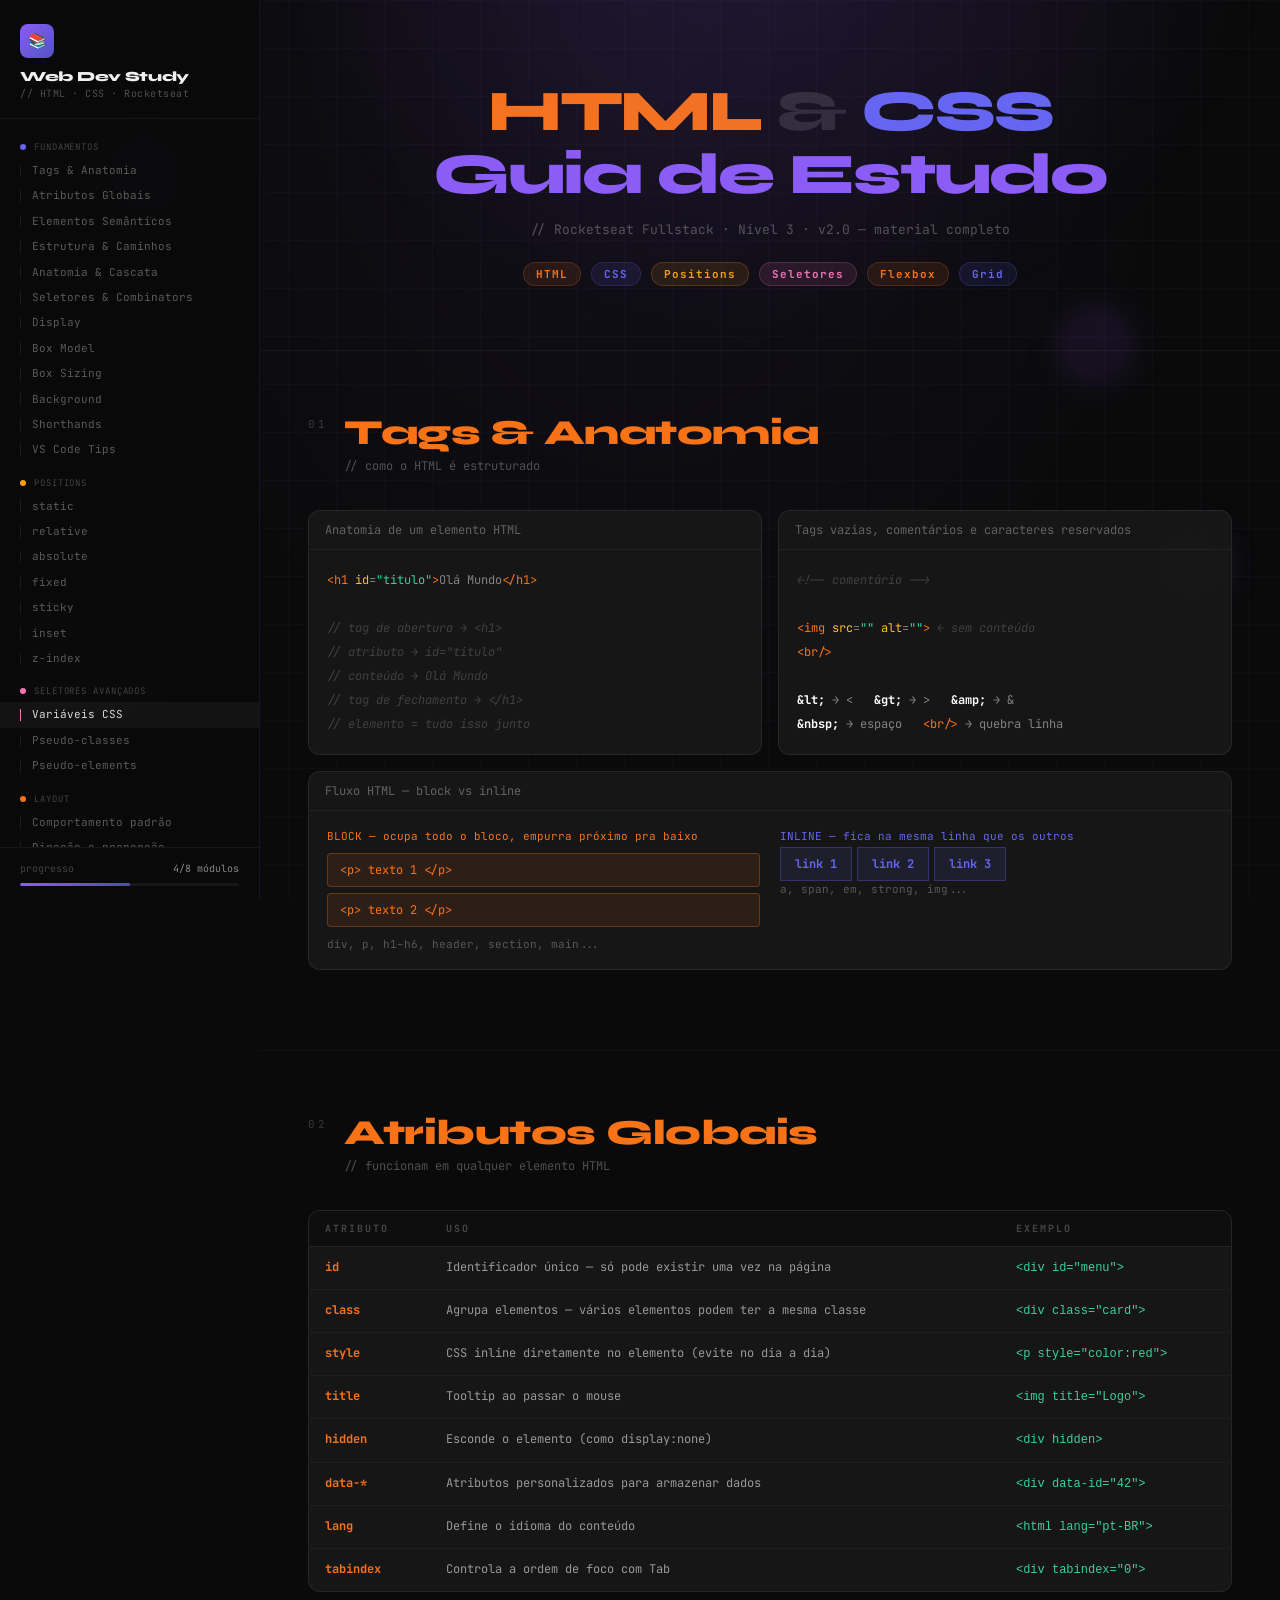
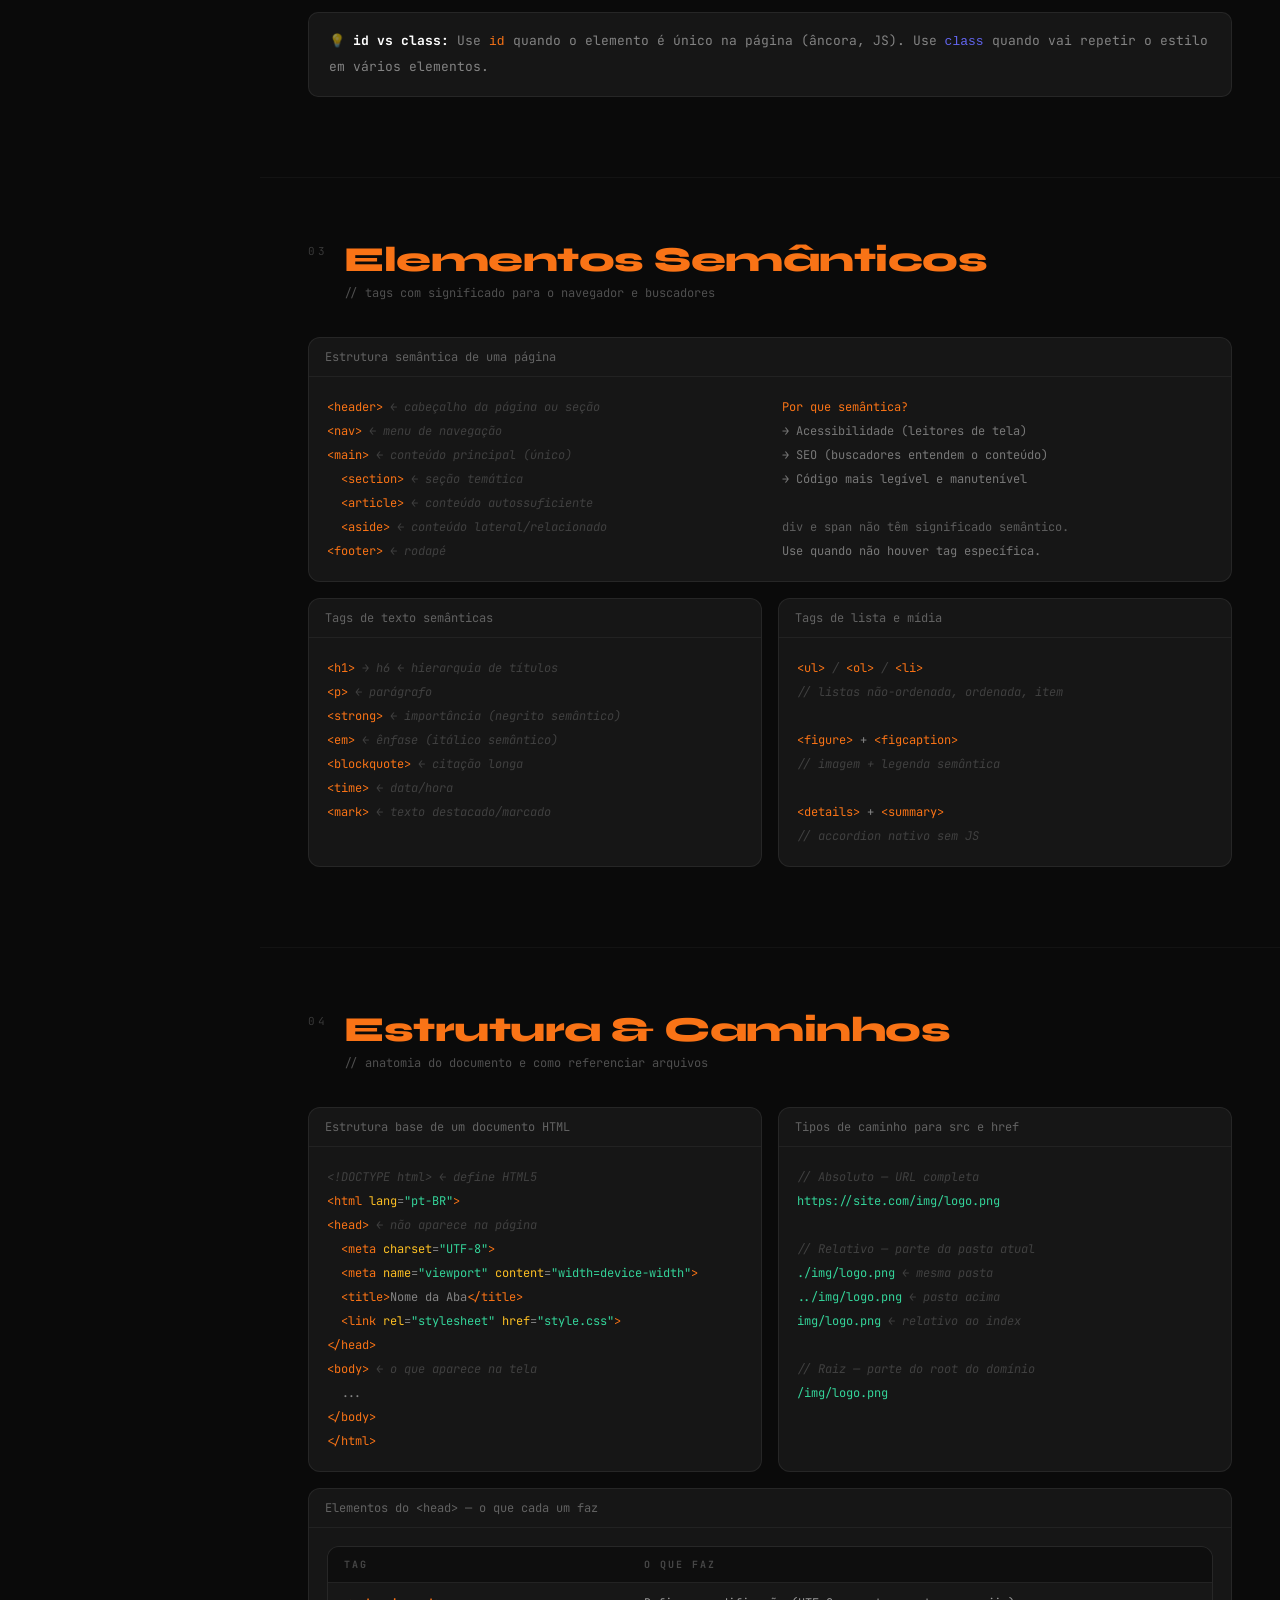
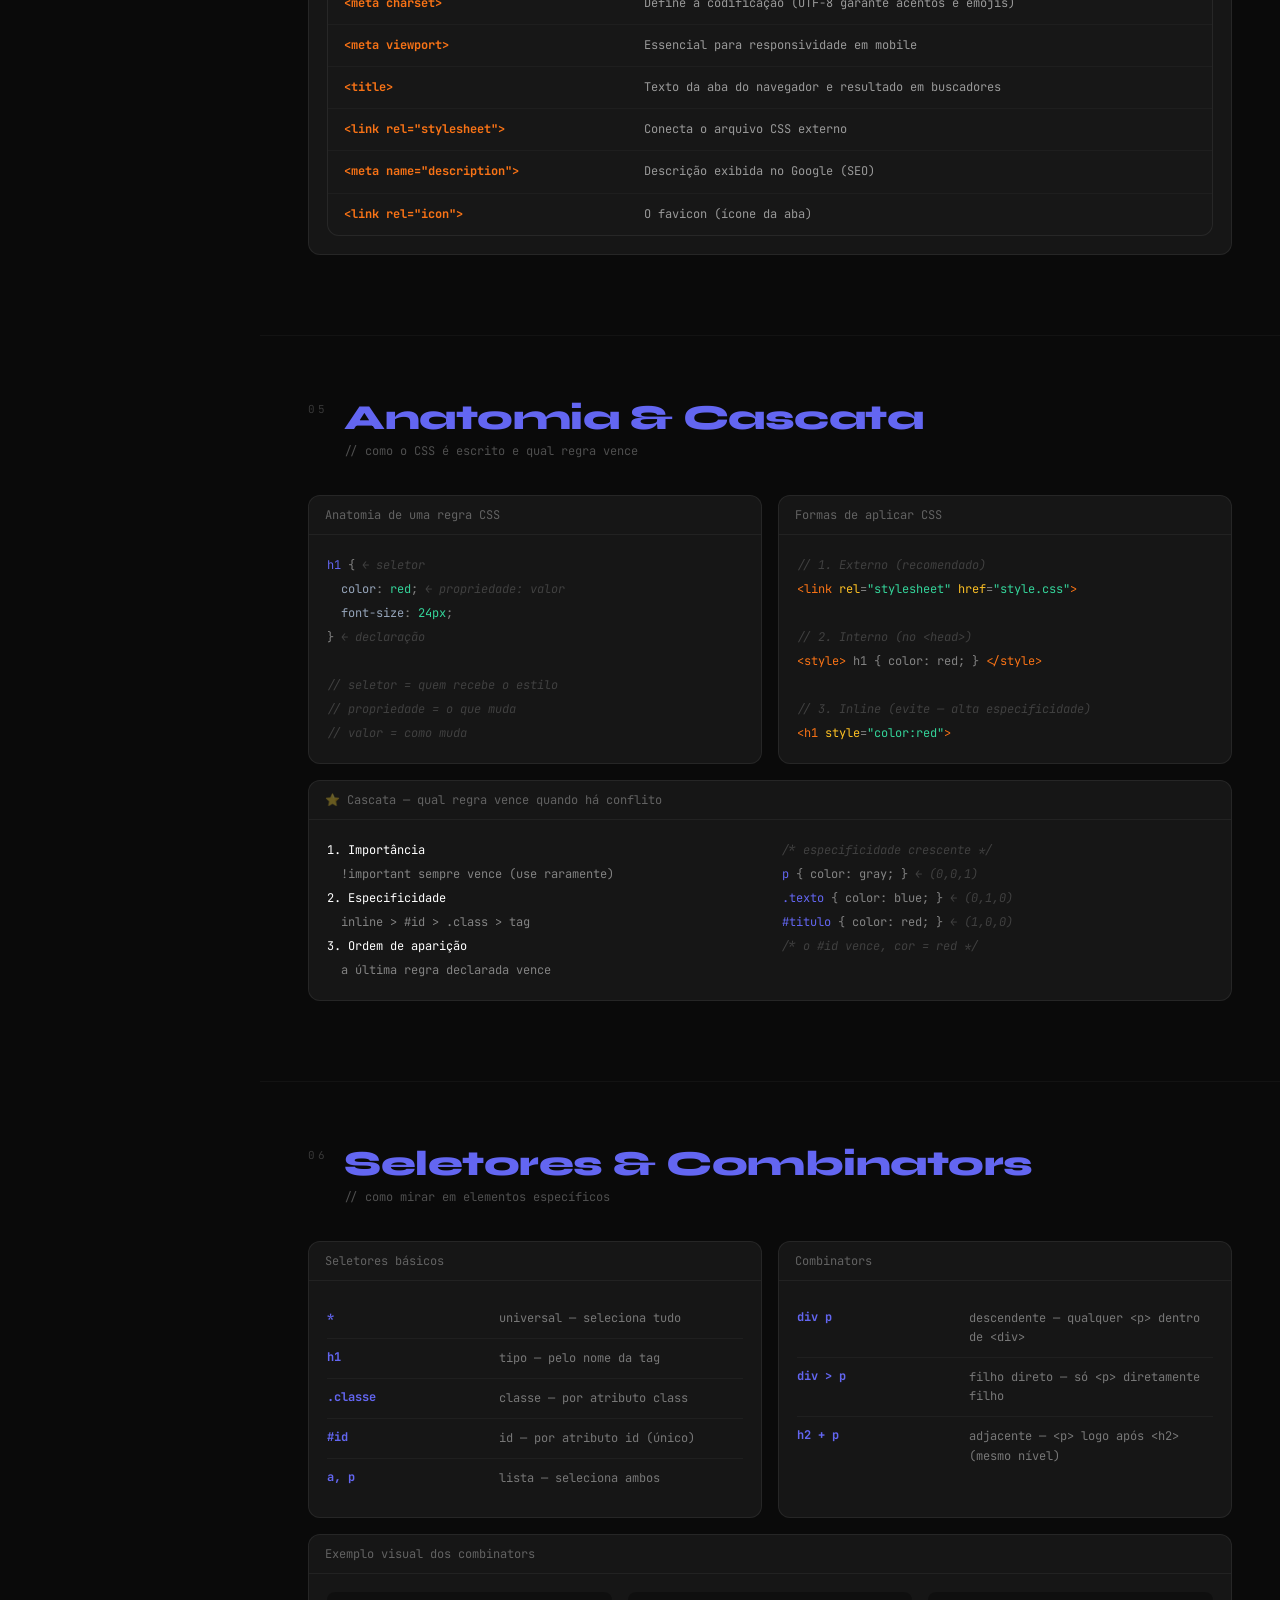
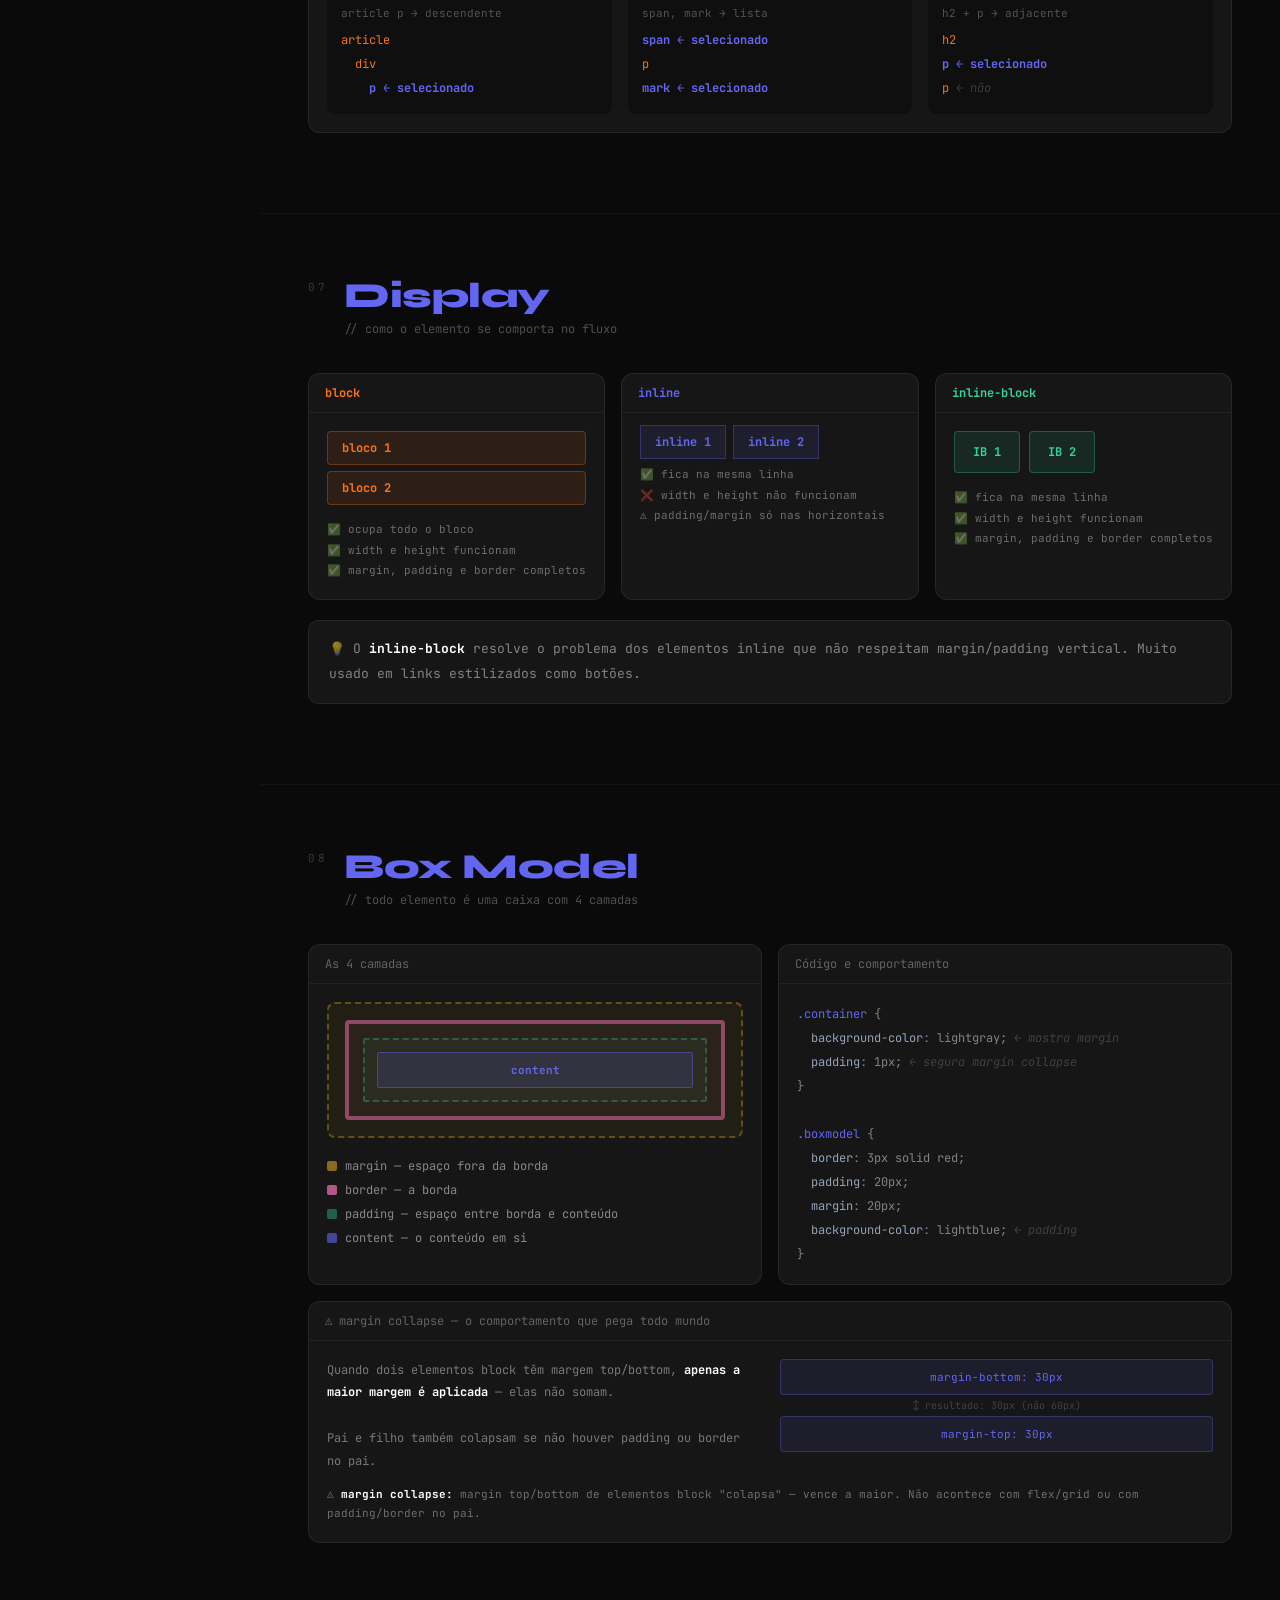
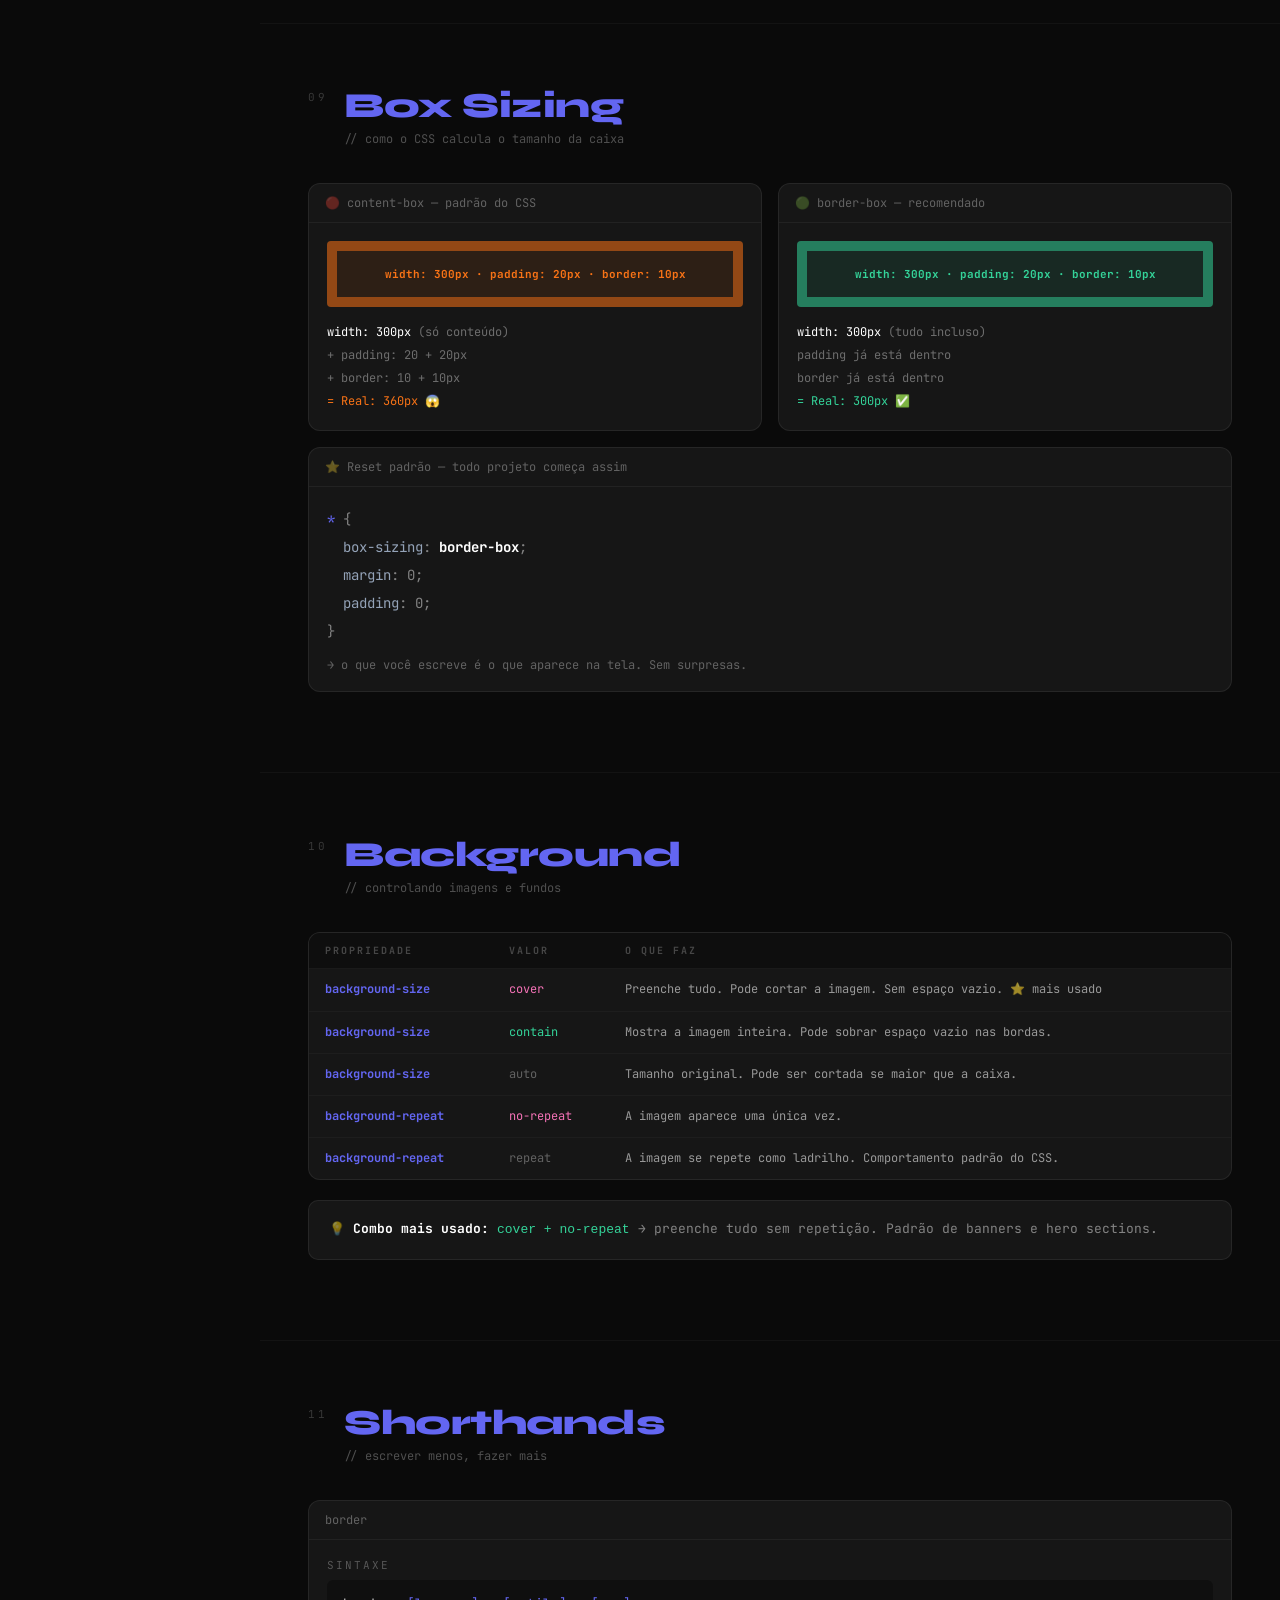
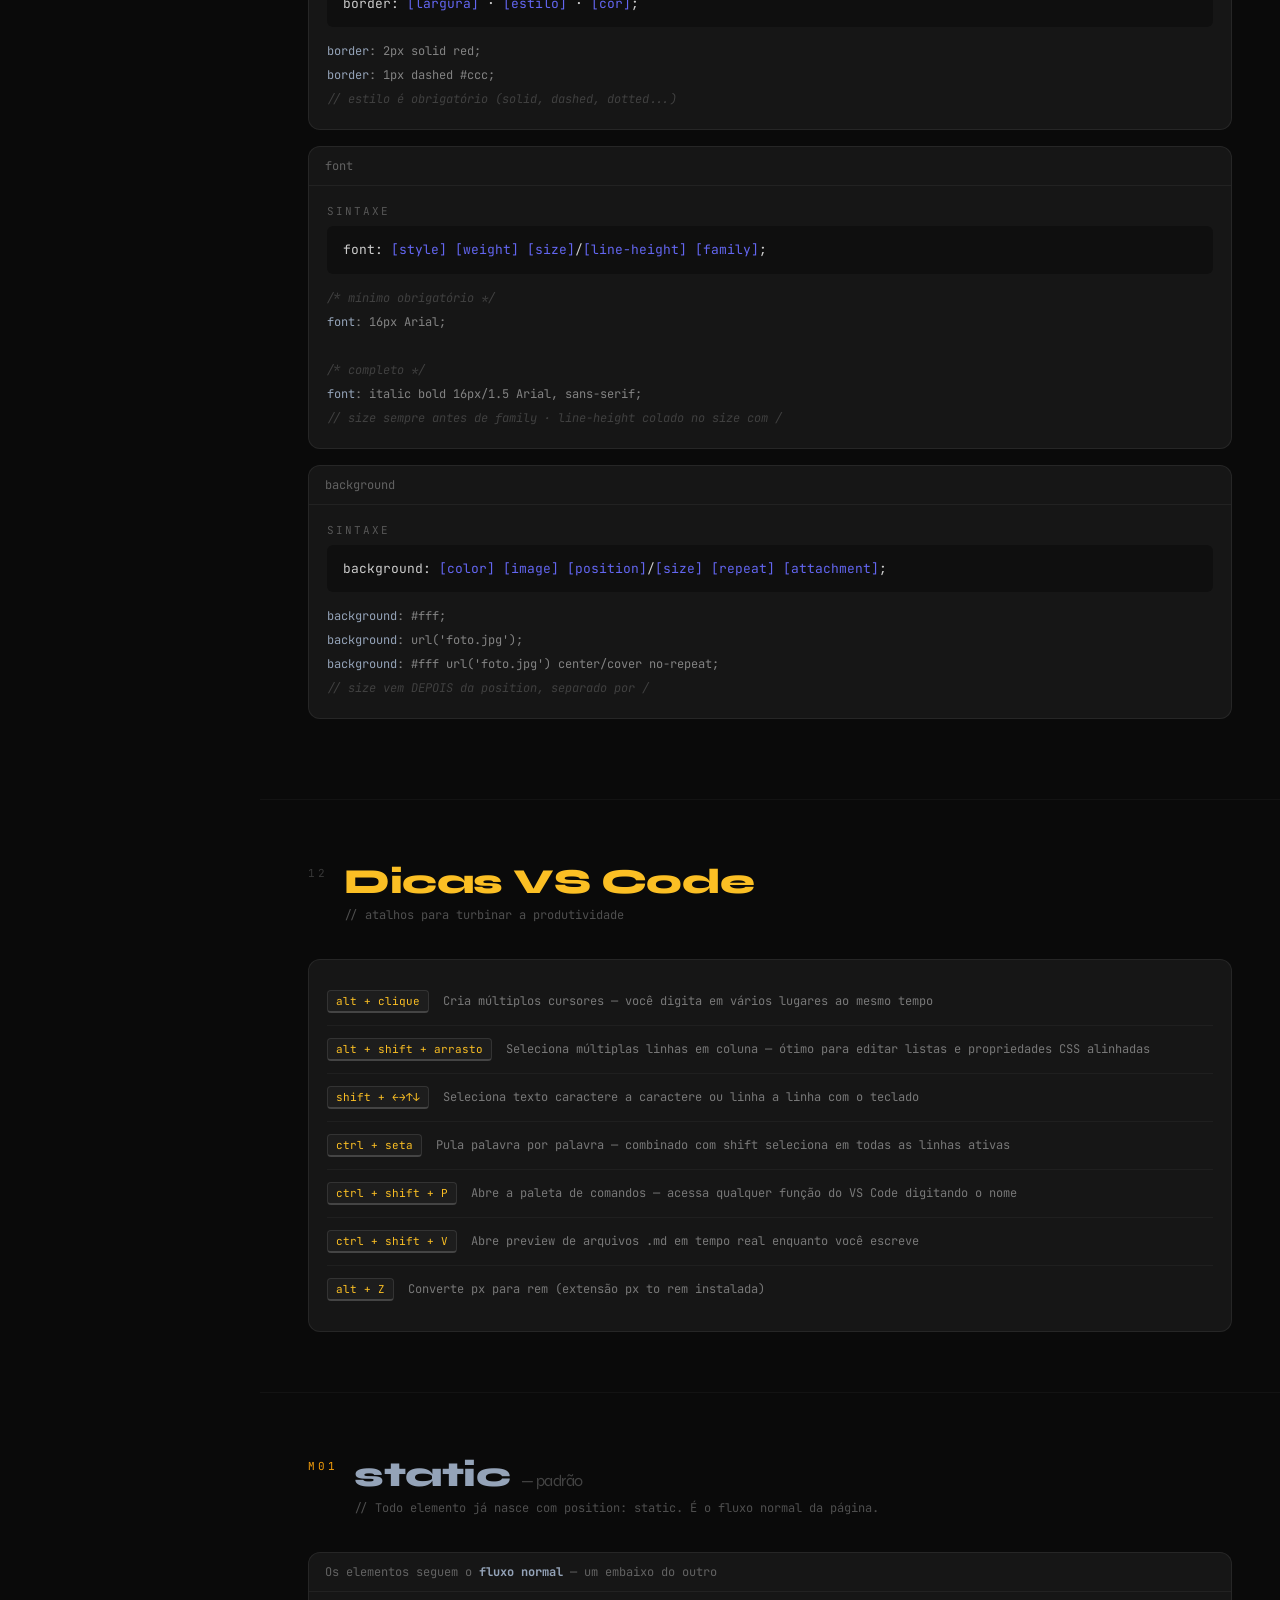
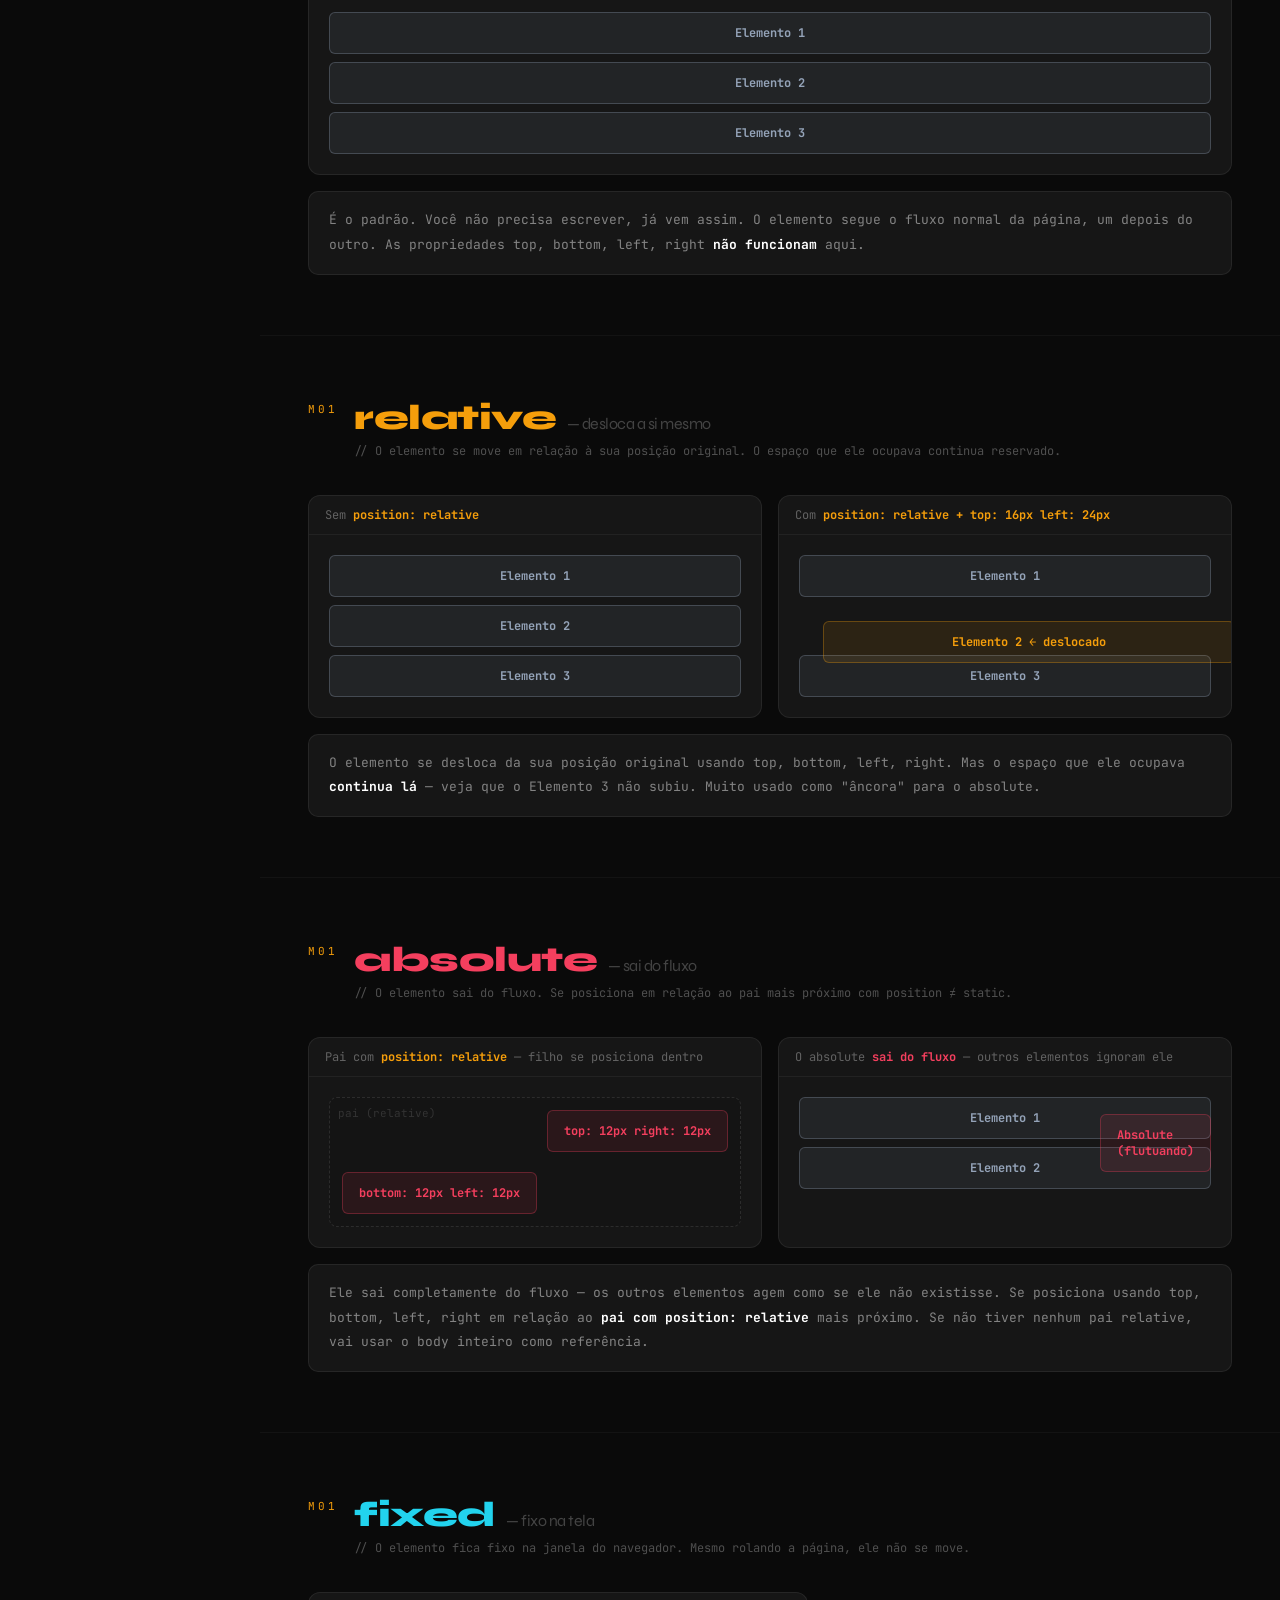
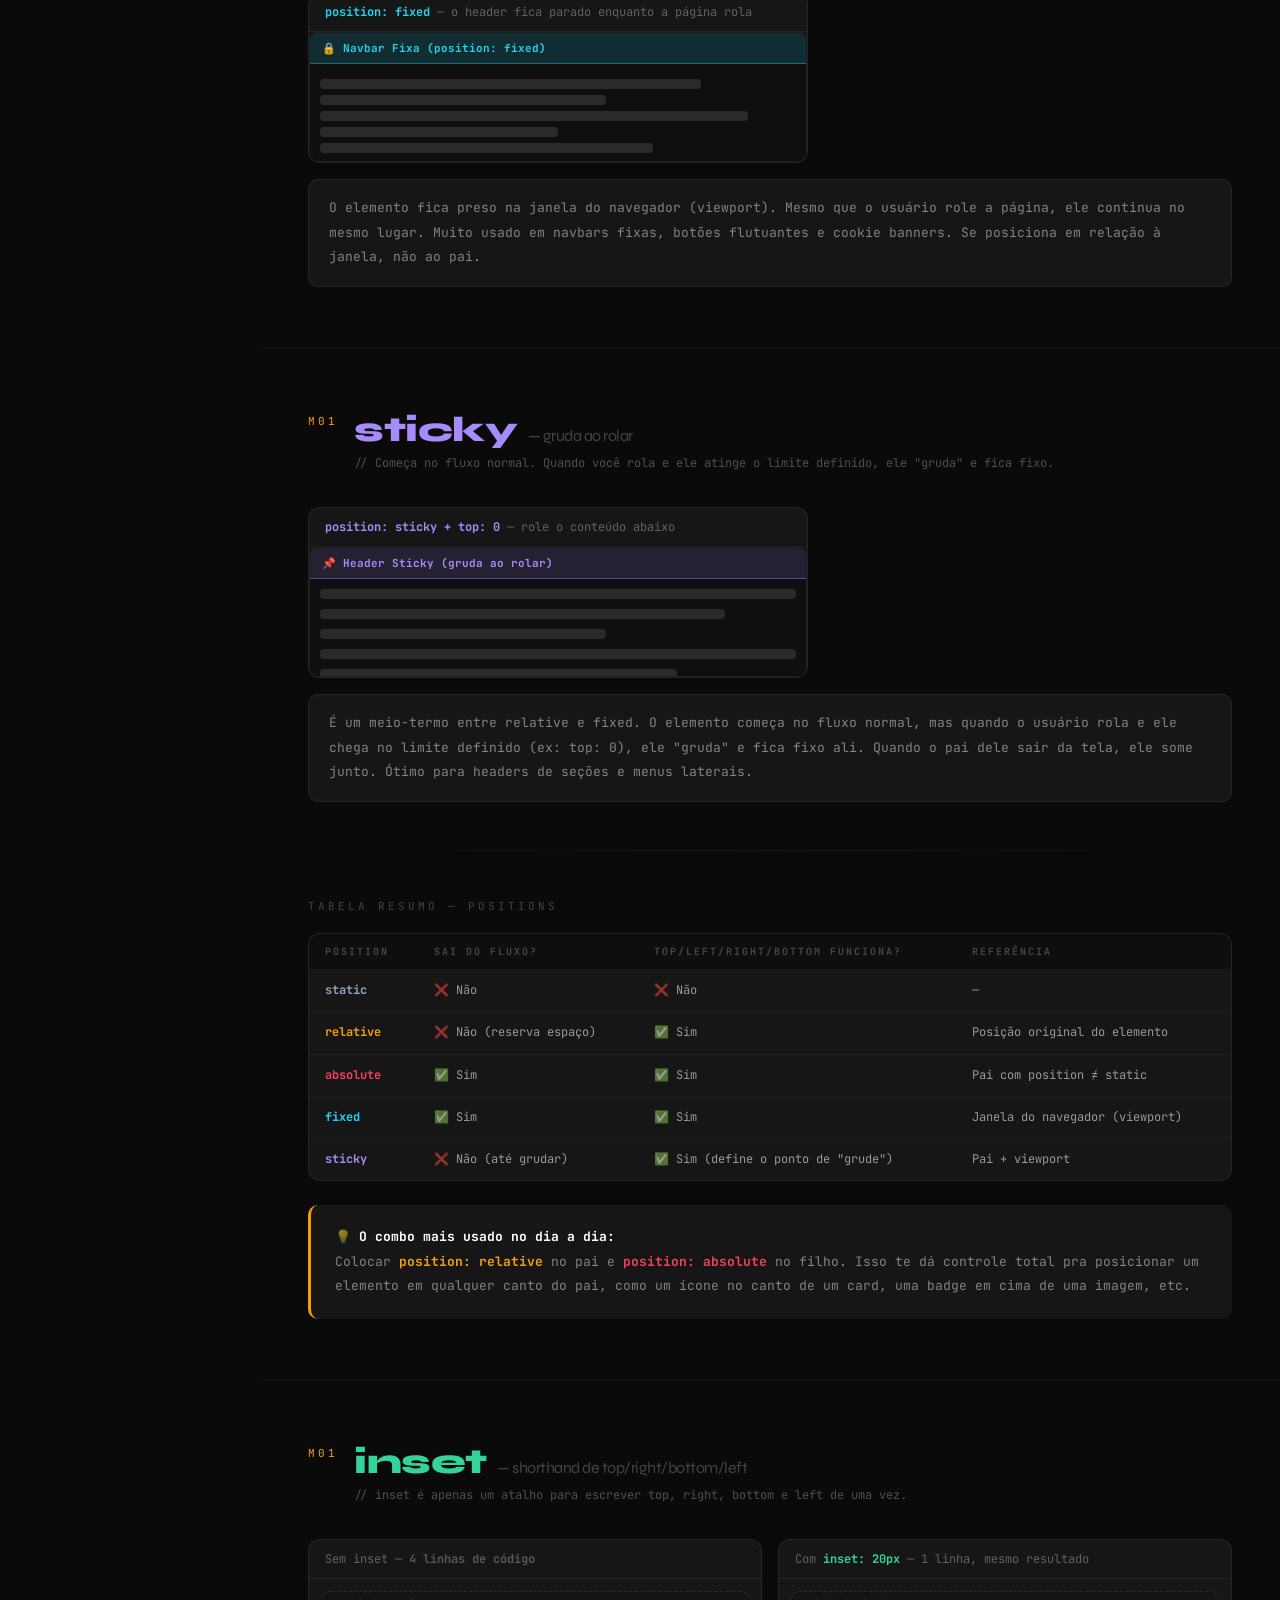
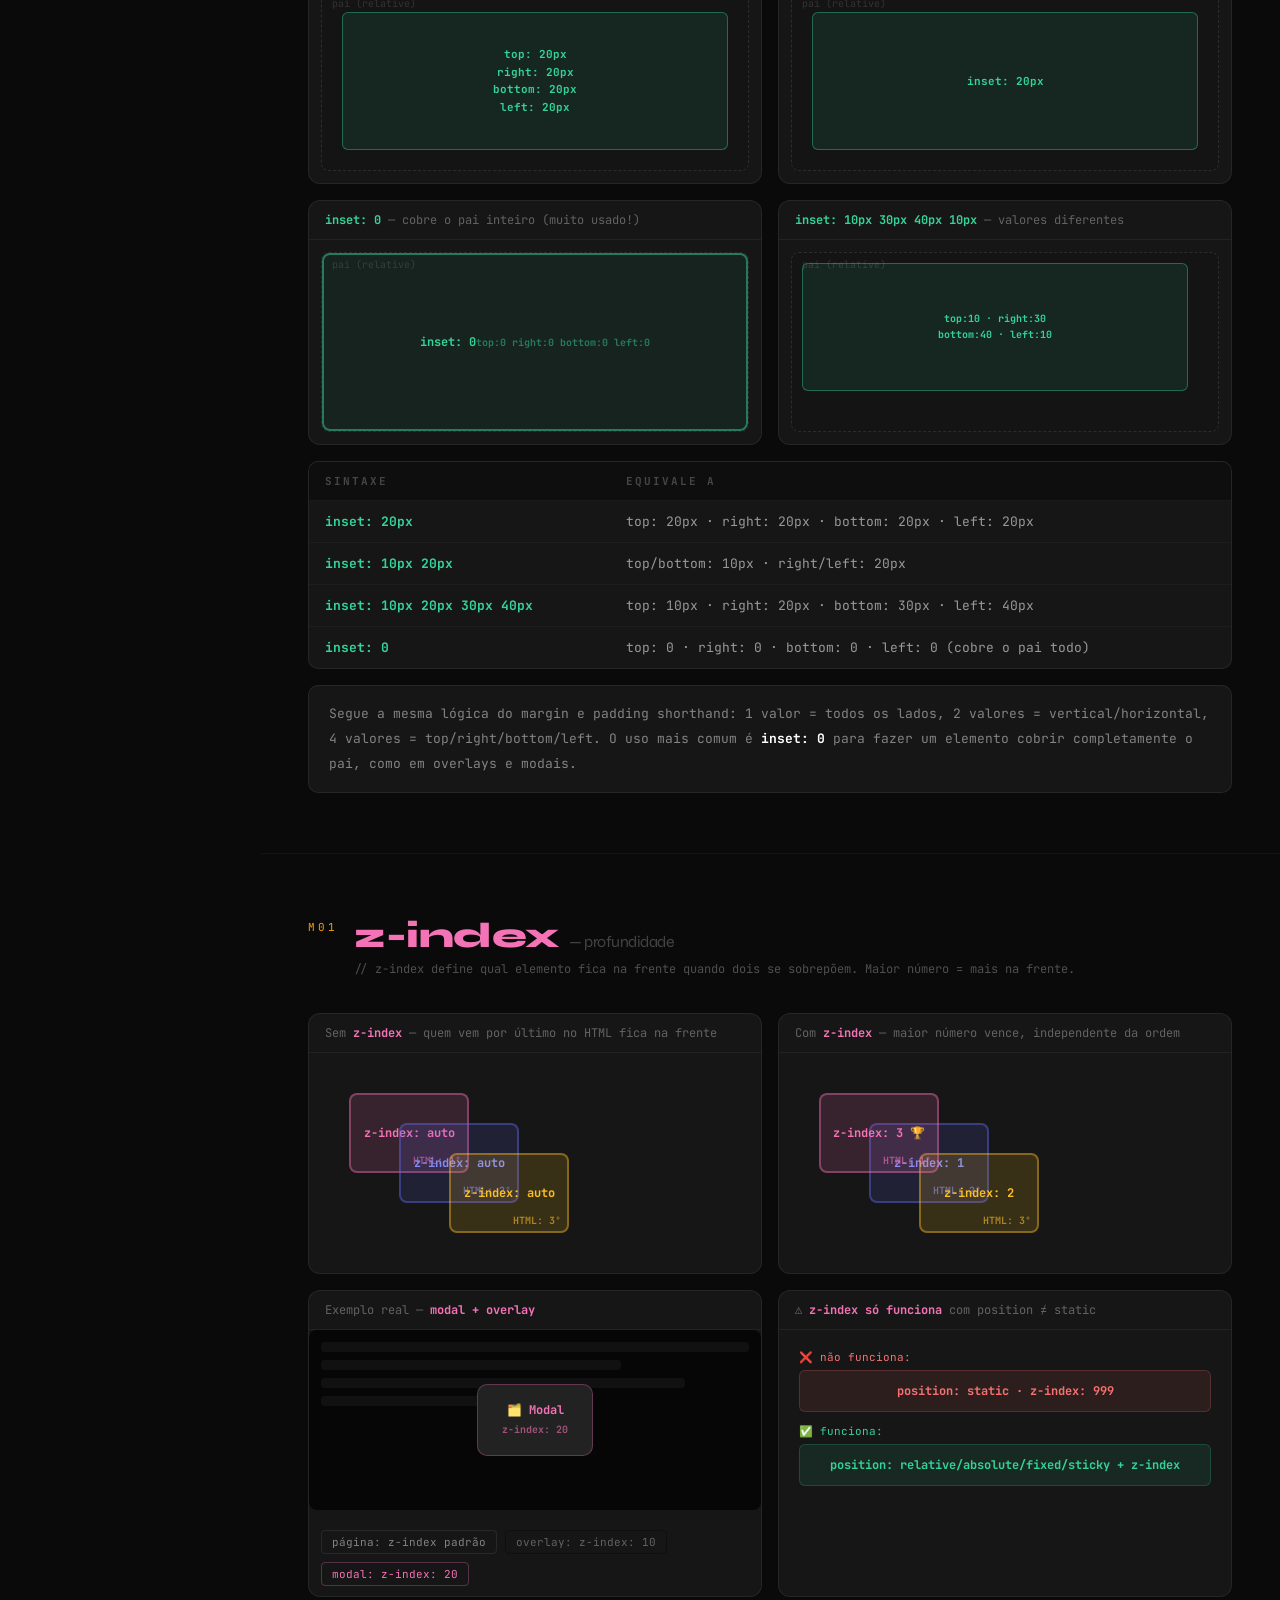
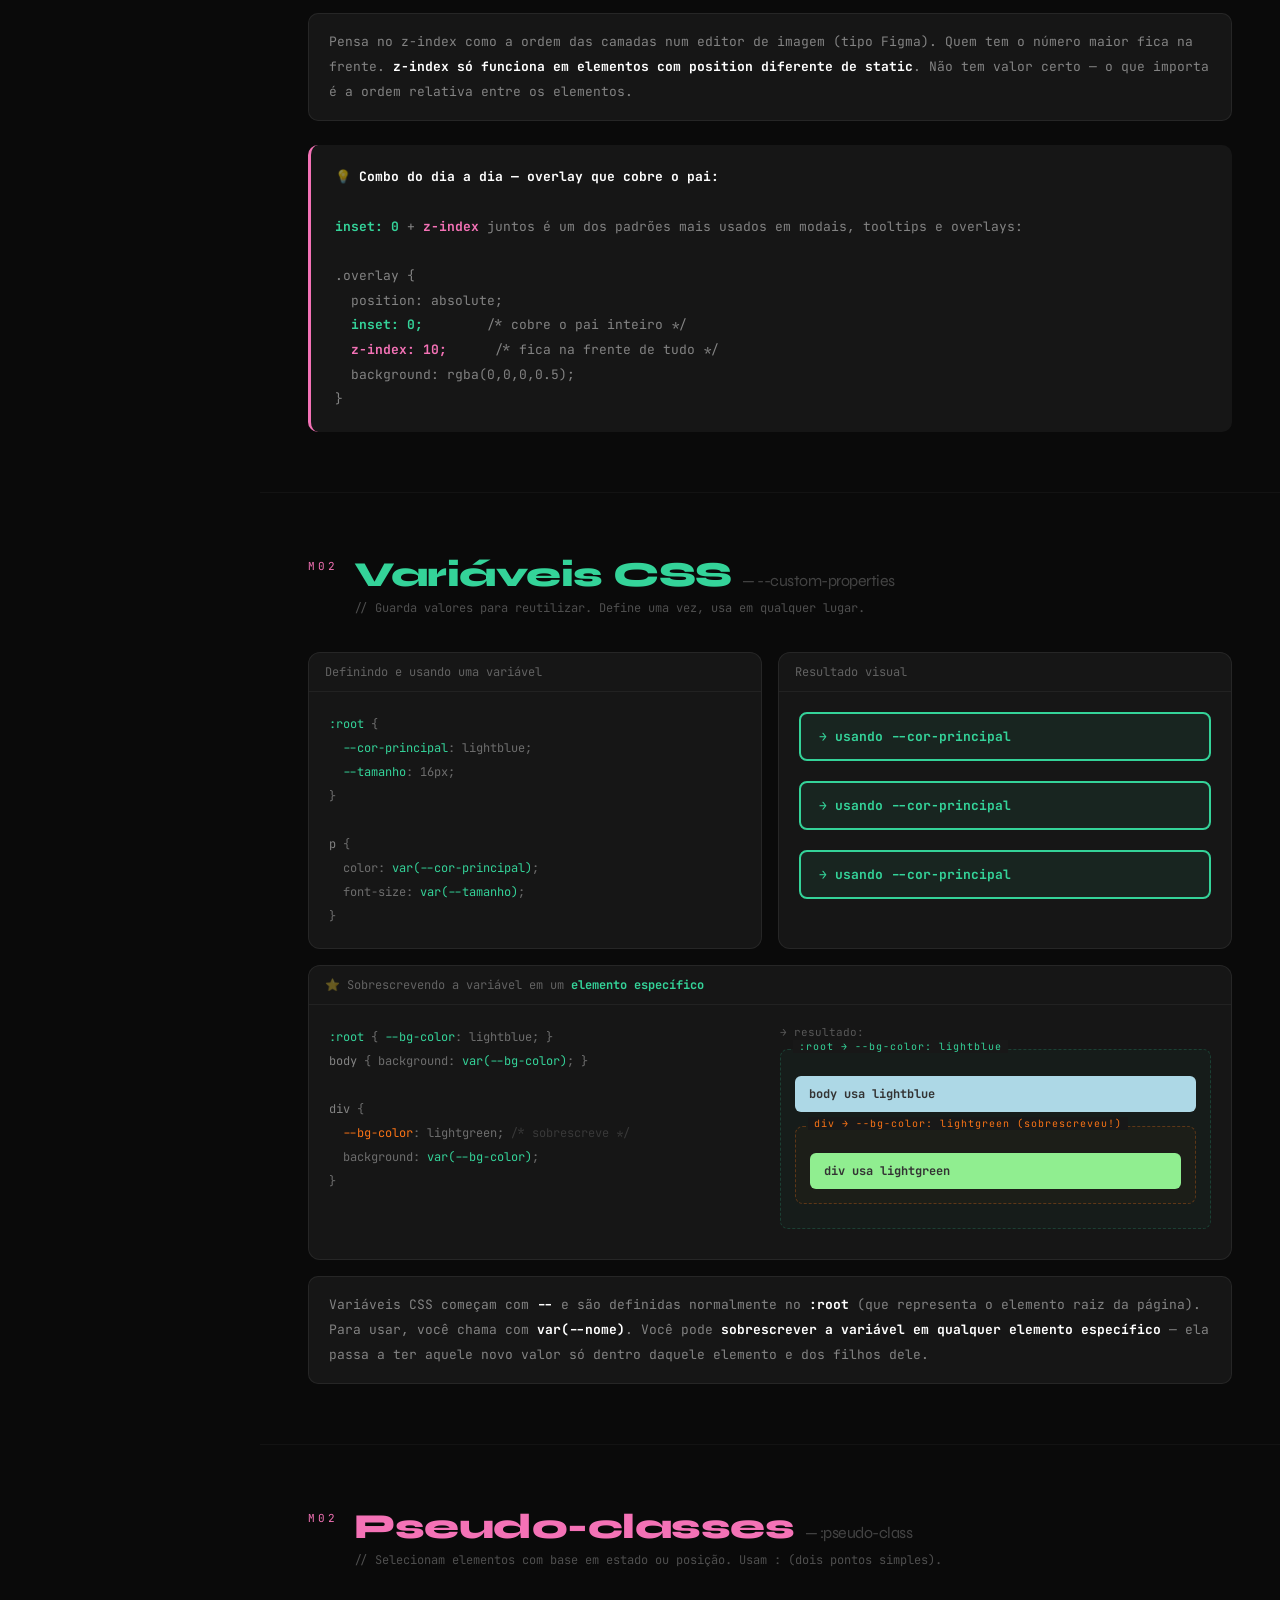
==== commit c85cc038: "ajustes de arquivo" ====
--- a/html-css.html
+++ b/html-css.html
@@ -1,1054 +1,40 @@
-<!doctype html>
+<!DOCTYPE html>
 <html lang="pt-BR">
-  <head>
-    <meta charset="UTF-8" />
-    <meta name="viewport" content="width=device-width, initial-scale=1.0" />
-    <title>Guia de Estudos — HTML & CSS</title>
-    <link rel="preconnect" href="https://fonts.googleapis.com" />
-    <link
-      href="https://fonts.googleapis.com/css2?family=JetBrains+Mono:wght@400;700&family=Syne:wght@400;600;700;800&display=swap"
-      rel="stylesheet"
-    />
-    <style>
-      /* ═══════════════════════════════════════════════
-       CINEMATIC BACKGROUND SYSTEM
-    ═══════════════════════════════════════════════ */
-      :root {
-        /* Accent: Electric Blue */
-        --accent: rgb(59, 130, 246);
-        --accent-dim: rgba(59, 130, 246, 0.18);
-        --accent-glow: rgba(59, 130, 246, 0.45);
-
-        /* Module colors */
-        --m01: #f97316;
-        --m02: #6366f1;
-        --m03: #f59e0b;
-        --m04: #f472b6;
-        --m05: #a78bfa;
-        --m06: #fbbf24;
-
-        /* UI */
-        --dark: #0a0a0a;
-        --sidebar-bg: rgba(10, 10, 14, 0.92);
-        --sidebar-w: 252px;
-        --white: #f0f0f0;
-        --muted: rgba(240, 240, 240, 0.45);
-        --border: rgba(255, 255, 255, 0.06);
-
-        /* Content */
-        --card-bg: rgba(24, 24, 28, 0.95);
-        --border-c: #2a2a2a;
-        --text: #e5e5e5;
-        --text-muted: #555;
-      }
-
-      * {
-        box-sizing: border-box;
-        margin: 0;
-        padding: 0;
-      }
-
-      html {
-        scroll-behavior: smooth;
-      }
-
-      body {
-        font-family: "Syne", sans-serif;
-        background: var(--dark);
-        color: var(--text);
-        overflow-x: hidden;
-      }
-
-      /* ─── Layer 0: Fixed Animated Background ─── */
-      .bg {
-        position: fixed;
-        inset: 0;
-        z-index: 0;
-        overflow: hidden;
-        background: radial-gradient(
-          ellipse at 60% 0%,
-          rgba(59, 130, 246, 0.06) 0%,
-          #0a0a0a 65%
-        );
-      }
-
-      .bg::before {
-        content: "";
-        position: absolute;
-        inset: 0;
-        background-image:
-          linear-gradient(rgba(59, 130, 246, 0.035) 1px, transparent 1px),
-          linear-gradient(90deg, rgba(59, 130, 246, 0.035) 1px, transparent 1px);
-        background-size: 48px 48px;
-        animation: gridDrift 24s linear infinite;
-      }
-
-      @keyframes gridDrift {
-        0% {
-          background-position: 0 0;
-        }
-        100% {
-          background-position: 48px 48px;
-        }
-      }
-
-      .shape {
-        position: absolute;
-        border-radius: 12px;
-        filter: blur(3px);
-      }
-
-      .shape-1 {
-        width: 80px;
-        height: 80px;
-        top: 15%;
-        right: 20%;
-        background: rgba(59, 130, 246, 0.18);
-        box-shadow: 0 0 40px rgba(59, 130, 246, 0.45);
-        animation: float1 9s ease-in-out infinite;
-      }
-      .shape-2 {
-        width: 50px;
-        height: 50px;
-        top: 45%;
-        left: 15%;
-        background: rgba(99, 102, 241, 0.15);
-        box-shadow: 0 0 30px rgba(99, 102, 241, 0.4);
-        animation: float2 7s ease-in-out infinite;
-      }
-      .shape-3 {
-        width: 120px;
-        height: 120px;
-        bottom: 20%;
-        right: 10%;
-        background: rgba(59, 130, 246, 0.1);
-        box-shadow: 0 0 60px rgba(59, 130, 246, 0.3);
-        border-radius: 50%;
-        animation: float3 12s ease-in-out infinite;
-      }
-      .shape-4 {
-        width: 60px;
-        height: 60px;
-        top: 70%;
-        left: 40%;
-        background: rgba(139, 92, 246, 0.12);
-        box-shadow: 0 0 35px rgba(139, 92, 246, 0.35);
-        animation: float1 10s ease-in-out infinite reverse;
-      }
-
-      @keyframes float1 {
-        0% {
-          transform: translate(0, 0) rotate(0deg);
-        }
-        25% {
-          transform: translate(18px, -20px) rotate(6deg);
-        }
-        50% {
-          transform: translate(-12px, 14px) rotate(-9deg);
-        }
-        75% {
-          transform: translate(22px, 8px) rotate(4deg);
-        }
-        100% {
-          transform: translate(0, 0) rotate(0deg);
-        }
-      }
-      @keyframes float2 {
-        0% {
-          transform: translate(0, 0) rotate(0deg);
-        }
-        33% {
-          transform: translate(-15px, 18px) rotate(-7deg);
-        }
-        66% {
-          transform: translate(20px, -10px) rotate(5deg);
-        }
-        100% {
-          transform: translate(0, 0) rotate(0deg);
-        }
-      }
-      @keyframes float3 {
-        0% {
-          transform: translate(0, 0) scale(1);
-        }
-        40% {
-          transform: translate(-25px, -15px) scale(1.05);
-        }
-        70% {
-          transform: translate(15px, 20px) scale(0.97);
-        }
-        100% {
-          transform: translate(0, 0) scale(1);
-        }
-      }
-
-      .line {
-        position: absolute;
-        height: 1px;
-        background: linear-gradient(
-          90deg,
-          transparent,
-          var(--accent),
-          transparent
-        );
-        border-radius: 2px;
-        opacity: 0;
-        transform: rotate(-38deg);
-      }
-      .line-1 {
-        width: 160px;
-        top: 8%;
-        right: 5%;
-        animation: lineFlash 8s ease-in-out 0s infinite;
-      }
-      .line-2 {
-        width: 100px;
-        top: 18%;
-        right: 12%;
-        animation: lineFlash 8s ease-in-out 1.2s infinite;
-      }
-      .line-3 {
-        width: 200px;
-        bottom: 15%;
-        left: 3%;
-        animation: lineFlash 9s ease-in-out 2s infinite;
-      }
-      .line-4 {
-        width: 130px;
-        bottom: 25%;
-        left: 10%;
-        animation: lineFlash 9s ease-in-out 3.5s infinite;
-      }
-
-      @keyframes lineFlash {
-        0% {
-          opacity: 0;
-          transform: rotate(-38deg) translateX(-20px);
-        }
-        15% {
-          opacity: 0.6;
-        }
-        40% {
-          opacity: 0.35;
-        }
-        70% {
-          opacity: 0.7;
-        }
-        85% {
-          opacity: 0.2;
-        }
-        100% {
-          opacity: 0;
-          transform: rotate(-38deg) translateX(10px);
-        }
-      }
-
-      /* ═══════════════════════════════════════════════
-       SIDEBAR
-    ═══════════════════════════════════════════════ */
-      .sidebar {
-        position: fixed;
-        top: 0;
-        left: 0;
-        bottom: 0;
-        width: var(--sidebar-w);
-        background: var(--sidebar-bg);
-        backdrop-filter: blur(20px);
-        border-right: 1px solid var(--border);
-        z-index: 100;
-        display: flex;
-        flex-direction: column;
-        overflow: hidden;
-      }
-
-      .sidebar-brand {
-        padding: 24px 20px 20px;
-        border-bottom: 1px solid var(--border);
-        flex-shrink: 0;
-      }
-
-      .sidebar-logo {
-        display: flex;
-        align-items: center;
-        gap: 10px;
-        margin-bottom: 6px;
-      }
-
-      .sidebar-icon {
-        width: 32px;
-        height: 32px;
-        border-radius: 8px;
-        background: linear-gradient(
-          135deg,
-          rgba(59, 130, 246, 0.8),
-          rgba(99, 102, 241, 0.8)
-        );
-        display: flex;
-        align-items: center;
-        justify-content: center;
-        font-size: 16px;
-        box-shadow: 0 0 16px rgba(59, 130, 246, 0.4);
-      }
-
-      .sidebar-title {
-        font-size: 15px;
-        font-weight: 800;
-        color: var(--white);
-        letter-spacing: 0.02em;
-      }
-
-      .sidebar-sub {
-        font-family: "JetBrains Mono", monospace;
-        font-size: 10px;
-        color: var(--muted);
-        letter-spacing: 0.06em;
-        margin-top: 2px;
-      }
-
-      /* Progress */
-      .sidebar-progress {
-        padding: 14px 20px;
-        border-bottom: 1px solid var(--border);
-        flex-shrink: 0;
-      }
-
-      .progress-label {
-        font-family: "JetBrains Mono", monospace;
-        font-size: 10px;
-        color: var(--muted);
-        letter-spacing: 0.06em;
-        text-transform: uppercase;
-        margin-bottom: 8px;
-        display: flex;
-        justify-content: space-between;
-      }
-
-      .progress-track {
-        width: 100%;
-        height: 3px;
-        background: rgba(255, 255, 255, 0.06);
-        border-radius: 2px;
-        overflow: hidden;
-      }
-
-      .progress-fill {
-        height: 100%;
-        width: 62.5%;
-        background: linear-gradient(
-          90deg,
-          rgb(59, 130, 246),
-          rgb(99, 102, 241)
-        );
-        border-radius: 2px;
-        animation: progressGlow 3s ease-in-out infinite;
-      }
-
-      @keyframes progressGlow {
-        0%,
-        100% {
-          box-shadow: none;
-        }
-        50% {
-          box-shadow: 0 0 8px rgba(59, 130, 246, 0.6);
-        }
-      }
-
-      /* Nav */
-      .sidebar-nav {
-        flex: 1;
-        overflow-y: auto;
-        padding: 12px 0 20px;
-        scrollbar-width: thin;
-        scrollbar-color: rgba(255, 255, 255, 0.08) transparent;
-      }
-
-      .sidebar-nav::-webkit-scrollbar {
-        width: 3px;
-      }
-      .sidebar-nav::-webkit-scrollbar-track {
-        background: transparent;
-      }
-      .sidebar-nav::-webkit-scrollbar-thumb {
-        background: rgba(255, 255, 255, 0.08);
-        border-radius: 2px;
-      }
-
-      .nav-module {
-        margin-bottom: 4px;
-      }
-
-      .nav-module-header {
-        padding: 8px 20px 4px;
-        display: flex;
-        align-items: center;
-        gap: 8px;
-      }
-
-      .nav-dot {
-        width: 6px;
-        height: 6px;
-        border-radius: 50%;
-        flex-shrink: 0;
-      }
-
-      .nav-module-label {
-        font-family: "JetBrains Mono", monospace;
-        font-size: 9px;
-        letter-spacing: 0.1em;
-        text-transform: uppercase;
-        color: var(--muted);
-        font-weight: 700;
-      }
-
-      .nav-item {
-        display: block;
-        padding: 7px 20px 7px 34px;
-        font-family: "JetBrains Mono", monospace;
-        font-size: 11px;
-        color: rgba(240, 240, 240, 0.4);
-        text-decoration: none;
-        transition:
-          color 0.2s,
-          background 0.2s,
-          padding-left 0.2s;
-        position: relative;
-        white-space: nowrap;
-        overflow: hidden;
-        text-overflow: ellipsis;
-      }
-
-      .nav-item::before {
-        content: "";
-        position: absolute;
-        left: 20px;
-        top: 50%;
-        transform: translateY(-50%);
-        width: 3px;
-        height: 3px;
-        border-radius: 50%;
-        background: currentColor;
-        opacity: 0.3;
-        transition:
-          opacity 0.2s,
-          width 0.2s,
-          height 0.2s;
-      }
-
-      .nav-item:hover {
-        color: rgba(240, 240, 240, 0.8);
-        background: rgba(255, 255, 255, 0.03);
-      }
-
-      /* Active states per module */
-      .nav-item.active {
-        font-weight: 700;
-      }
-
-      .nav-item.active.m01 {
-        color: var(--m01);
-      }
-      .nav-item.active.m02 {
-        color: var(--m02);
-      }
-      .nav-item.active.m03 {
-        color: var(--m03);
-      }
-      .nav-item.active.m04 {
-        color: var(--m04);
-      }
-      .nav-item.active.m05 {
-        color: var(--m05);
-      }
-      .nav-item.active.m06 {
-        color: var(--m06);
-      }
-
-      .nav-item.active::before {
-        opacity: 1;
-        width: 5px;
-        height: 5px;
-      }
-
-      /* Soon badge */
-      .nav-soon {
-        display: inline-flex;
-        align-items: center;
-        padding: 7px 20px 7px 34px;
-        font-family: "JetBrains Mono", monospace;
-        font-size: 11px;
-        color: rgba(240, 240, 240, 0.18);
-        white-space: nowrap;
-        overflow: hidden;
-        text-overflow: ellipsis;
-      }
-
-      .sidebar-divider {
-        margin: 8px 16px;
-        height: 1px;
-        background: var(--border);
-      }
-
-      /* ═══════════════════════════════════════════════
-       MAIN LAYOUT
-    ═══════════════════════════════════════════════ */
-      .main {
-        position: relative;
-        z-index: 1;
-        margin-left: var(--sidebar-w);
-        min-height: 100vh;
-      }
-
-      /* ─── HERO ─── */
-      .hero {
-        text-align: center;
-        padding: 80px 40px 64px;
-        border-bottom: 1px solid rgba(255, 255, 255, 0.04);
-        position: relative;
-        overflow: hidden;
-      }
-
-      .hero::before {
-        content: "";
-        position: absolute;
-        inset: 0;
-        background: radial-gradient(
-          ellipse at 50% 0%,
-          rgba(59, 130, 246, 0.06) 0%,
-          transparent 70%
-        );
-        pointer-events: none;
-      }
-
-      .hero-badge {
-        display: inline-flex;
-        align-items: center;
-        gap: 6px;
-        border: 1px solid rgba(59, 130, 246, 0.3);
-        border-radius: 20px;
-        padding: 5px 12px;
-        font-family: "JetBrains Mono", monospace;
-        font-size: 11px;
-        letter-spacing: 0.06em;
-        text-transform: uppercase;
-        color: var(--accent);
-        margin-bottom: 24px;
-      }
-
-      .hero-badge-dot {
-        width: 6px;
-        height: 6px;
-        border-radius: 50%;
-        background: var(--accent);
-        animation: blink 1.5s ease-in-out infinite;
-      }
-
-      @keyframes blink {
-        0%,
-        100% {
-          opacity: 1;
-        }
-        50% {
-          opacity: 0.2;
-        }
-      }
-
-      .hero h1 {
-        font-size: clamp(2.4rem, 5vw, 3.8rem);
-        font-weight: 800;
-        letter-spacing: -2px;
-        line-height: 1.1;
-        margin-bottom: 16px;
-      }
-
-      .hero p {
-        font-family: "JetBrains Mono", monospace;
-        font-size: 13px;
-        color: var(--muted);
-        margin-top: 12px;
-      }
-
-      .hero-tags {
-        display: flex;
-        gap: 10px;
-        justify-content: center;
-        margin-top: 20px;
-        flex-wrap: wrap;
-      }
-
-      .hero-tag {
-        font-family: "JetBrains Mono", monospace;
-        font-size: 11px;
-        padding: 4px 12px;
-        border-radius: 20px;
-        font-weight: 700;
-        letter-spacing: 1px;
-      }
-
-      /* ─── SECTION (CAPÍTULO) ─── */
-      .section {
-        border-top: 1px solid rgba(255, 255, 255, 0.04);
-        padding: 60px 40px;
-      }
-
-      .section-inner {
-        max-width: 980px;
-        margin: 0 auto;
-      }
-
-      .section-header {
-        display: flex;
-        align-items: flex-start;
-        gap: 18px;
-        margin-bottom: 36px;
-      }
-
-      .section-num {
-        font-family: "JetBrains Mono", monospace;
-        font-size: 11px;
-        color: rgba(240, 240, 240, 0.2);
-        letter-spacing: 3px;
-        text-transform: uppercase;
-        padding-top: 5px;
-      }
-
-      .section-title h2 {
-        font-size: clamp(1.5rem, 3vw, 2rem);
-        font-weight: 800;
-        letter-spacing: -0.5px;
-      }
-
-      .section-title p {
-        font-family: "JetBrains Mono", monospace;
-        font-size: 12px;
-        color: var(--text-muted);
-        margin-top: 4px;
-      }
-
-      /* ─── MODULE ANCHOR ─── */
-      .module-anchor {
-        display: block;
-        position: relative;
-      }
-
-      /* Scrollable sections offset */
-      .section[id] {
-        scroll-margin-top: 20px;
-      }
-
-      /* ═══════════════════════════════════════════════
-       SHARED UI COMPONENTS (merged from all files)
-    ═══════════════════════════════════════════════ */
-
-      /* Grade */
-      .grade {
-        display: grid;
-        grid-template-columns: 1fr 1fr;
-        gap: 16px;
-        margin-bottom: 20px;
-      }
-      .grade.cols-3 {
-        grid-template-columns: repeat(3, 1fr);
-      }
-      .grade.cols-1 {
-        grid-template-columns: 1fr;
-      }
-      .full {
-        grid-column: 1 / -1;
-      }
-
-      @media (max-width: 800px) {
-        .grade,
-        .grade.cols-3 {
-          grid-template-columns: 1fr;
-        }
-        .sidebar {
-          display: none;
-        }
-        .main {
-          margin-left: 0;
-        }
-      }
-
-      /* Card */
-      .card {
-        background: var(--card-bg);
-        border: 1px solid var(--border-c);
-        border-radius: 12px;
-        overflow: hidden;
-      }
-      .card-header {
-        padding: 11px 16px;
-        border-bottom: 1px solid var(--border-c);
-        font-family: "JetBrains Mono", monospace;
-        font-size: 12px;
-        color: var(--text-muted);
-      }
-      .card-body {
-        padding: 18px;
-      }
-
-      /* Demo grid (positions / selectors style) */
-      .demo-grid {
-        display: grid;
-        grid-template-columns: 1fr 1fr;
-        gap: 20px;
-      }
-      @media (max-width: 680px) {
-        .demo-grid {
-          grid-template-columns: 1fr;
-        }
-      }
-
-      /* Demo card (positions / selectors style) */
-      .demo-card {
-        background: var(--card-bg);
-        border: 1px solid var(--border-c);
-        border-radius: 12px;
-        overflow: hidden;
-      }
-      .demo-card.full {
-        grid-column: 1 / -1;
-      }
-      .demo-card-header {
-        padding: 12px 16px;
-        border-bottom: 1px solid var(--border-c);
-        font-family: "JetBrains Mono", monospace;
-        font-size: 12px;
-        color: var(--text-muted);
-      }
-      .demo-card-header span {
-        font-weight: 700;
-      }
-      .demo-area {
-        padding: 20px;
-        min-height: 140px;
-        position: relative;
-      }
-
-      /* Nota / Explicação */
-      .nota {
-        background: var(--card-bg);
-        border: 1px solid var(--border-c);
-        border-radius: 10px;
-        padding: 16px 20px;
-        font-family: "JetBrains Mono", monospace;
-        font-size: 13px;
-        line-height: 1.9;
-        color: #999;
-        margin-bottom: 20px;
-      }
-      .nota strong {
-        color: white;
-      }
-
-      .explicacao {
-        margin-top: 16px;
-        background: var(--card-bg);
-        border: 1px solid var(--border-c);
-        border-radius: 10px;
-        padding: 16px 20px;
-        font-size: 13px;
-        font-family: "JetBrains Mono", monospace;
-        line-height: 1.9;
-        color: #999;
-      }
-      .explicacao strong {
-        color: white;
-        display: block;
-        margin-bottom: 4px;
-        font-size: 14px;
-      }
-
-      /* Badge */
-      .badge {
-        font-family: "JetBrains Mono", monospace;
-        font-size: 11px;
-        padding: 3px 10px;
-        border-radius: 4px;
-        font-weight: 700;
-        letter-spacing: 1px;
-      }
-
-      /* Code */
-      .code {
-        font-family: "JetBrains Mono", monospace;
-        font-size: 12px;
-        line-height: 2;
-        color: #888;
-      }
-      .code .tag {
-        color: var(--m01);
-      }
-      .code .attr {
-        color: var(--m06);
-      }
-      .code .val {
-        color: #34d399;
-      }
-      .code .sel {
-        color: var(--m02);
-      }
-      .code .prop {
-        color: #94a3b8;
-      }
-      .code .com {
-        color: #444;
-        font-style: italic;
-      }
-      .code .hl {
-        color: white;
-        font-weight: 700;
-      }
-      .code .highlight {
-        color: var(--m02);
-        font-weight: 700;
-      }
-
-      /* Tabela */
-      .tabela {
-        background: var(--card-bg);
-        border: 1px solid var(--border-c);
-        border-radius: 12px;
-        overflow: hidden;
-        margin-bottom: 20px;
-      }
-      .tabela table {
-        width: 100%;
-        border-collapse: collapse;
-        font-family: "JetBrains Mono", monospace;
-        font-size: 12px;
-      }
-      .tabela th {
-        background: #141414;
-        padding: 11px 16px;
-        text-align: left;
-        color: var(--text-muted);
-        font-size: 10px;
-        letter-spacing: 2px;
-        text-transform: uppercase;
-        border-bottom: 1px solid var(--border-c);
-      }
-      .tabela td {
-        padding: 11px 16px;
-        border-bottom: 1px solid #1a1a1a;
-        color: #bbb;
-        vertical-align: top;
-        line-height: 1.6;
-      }
-      .tabela tr:last-child td {
-        border-bottom: none;
-      }
-      .tabela td:first-child {
-        font-weight: 700;
-        white-space: nowrap;
-      }
-
-      /* Label section */
-      .label-secao {
-        font-family: "JetBrains Mono", monospace;
-        font-size: 11px;
-        color: var(--text-muted);
-        letter-spacing: 3px;
-        text-transform: uppercase;
-        margin-bottom: 20px;
-      }
-
-      /* Dica */
-      .dica {
-        background: var(--card-bg);
-        border-radius: 10px;
-        padding: 20px 24px;
-        font-family: "JetBrains Mono", monospace;
-        font-size: 13px;
-        line-height: 1.9;
-        color: #999;
-      }
-      .dica strong {
-        color: white;
-      }
-
-      /* ══════════════════════════════════════════════
-       HTML FUNDAMENTOS (m01) SPECIFIC STYLES
-    ══════════════════════════════════════════════ */
-      .demo-block p {
-        background: rgba(249, 115, 22, 0.1);
-        border: 1px solid rgba(249, 115, 22, 0.3);
-        color: var(--m01);
-        padding: 8px 12px;
-        border-radius: 4px;
-        font-family: "JetBrains Mono", monospace;
-        font-size: 12px;
-        margin-bottom: 6px;
-      }
-
-      .d-item {
-        background: rgba(99, 102, 241, 0.1);
-        border: 1px solid rgba(99, 102, 241, 0.3);
-        color: var(--m02);
-        padding: 8px 14px;
-        border-radius: 4px;
-        font-family: "JetBrains Mono", monospace;
-        font-size: 12px;
-        font-weight: 700;
-      }
-
-      .espec-bar {
-        display: flex;
-        align-items: center;
-        gap: 12px;
-        margin-bottom: 10px;
-        font-family: "JetBrains Mono", monospace;
-        font-size: 12px;
-      }
-      .espec-label {
-        width: 80px;
-        color: var(--text-muted);
-      }
-      .espec-track {
-        flex: 1;
-        background: #1a1a1a;
-        border-radius: 4px;
-        height: 28px;
-        overflow: hidden;
-      }
-      .espec-fill {
-        height: 100%;
-        border-radius: 4px;
-        display: flex;
-        align-items: center;
-        padding-left: 10px;
-        font-weight: 700;
-        font-size: 11px;
-      }
-
-      .bm-margin {
-        background: rgba(251, 191, 36, 0.05);
-        border: 2px dashed rgba(251, 191, 36, 0.3);
-        border-radius: 8px;
-        padding: 16px;
-        width: 100%;
-      }
-      .bm-border {
-        background: rgba(244, 114, 182, 0.05);
-        border: 4px solid rgba(244, 114, 182, 0.5);
-        border-radius: 4px;
-        padding: 14px;
-      }
-      .bm-padding {
-        background: rgba(52, 211, 153, 0.05);
-        border: 2px dashed rgba(52, 211, 153, 0.3);
-        border-radius: 2px;
-        padding: 12px;
-      }
-      .bm-content {
-        background: rgba(99, 102, 241, 0.15);
-        border: 1px solid rgba(99, 102, 241, 0.4);
-        border-radius: 2px;
-        padding: 10px 16px;
-        font-family: "JetBrains Mono", monospace;
-        font-size: 11px;
-        color: var(--m02);
-        font-weight: 700;
-        text-align: center;
-      }
-      .bm-label {
-        display: flex;
-        align-items: center;
-        gap: 8px;
-        font-family: "JetBrains Mono", monospace;
-        font-size: 12px;
-        color: #888;
-        padding: 4px 0;
-      }
-      .bm-dot {
-        width: 10px;
-        height: 10px;
-        border-radius: 2px;
-        flex-shrink: 0;
-      }
-
-      .sel-item {
-        display: flex;
-        align-items: flex-start;
-        gap: 12px;
-        padding: 10px 0;
-        border-bottom: 1px solid #1a1a1a;
-        font-family: "JetBrains Mono", monospace;
-        font-size: 12px;
-      }
-      .sel-item:last-child {
-        border-bottom: none;
-      }
-      .sel-code {
-        color: var(--m02);
-        font-weight: 700;
-        min-width: 160px;
-      }
-      .sel-desc {
-        color: #888;
-        line-height: 1.6;
-      }
-
-      .comb-demo {
-        background: #111;
-        border-radius: 8px;
-        padding: 14px;
-      }
-
-      .sh-titulo {
-        font-family: "JetBrains Mono", monospace;
-        font-size: 11px;
-        color: var(--text-muted);
-        letter-spacing: 2px;
-        text-transform: uppercase;
-        margin-bottom: 8px;
-      }
-      .sh-syntax {
-        background: #111;
-        border-radius: 6px;
-        padding: 12px 16px;
-        font-family: "JetBrains Mono", monospace;
-        font-size: 13px;
-        color: #ccc;
-        line-height: 1.8;
-        margin-bottom: 12px;
-      }
-      .sh-syntax .parte {
-        color: var(--m02);
-      }
-
-      .dica-item {
-        display: flex;
-        align-items: flex-start;
-        gap: 14px;
-        padding: 12px 0;
-        border-bottom: 1px solid #1a1a1a;
-        font-family: "JetBrains Mono", monospace;
-        font-size: 12px;
-      }
-      .dica-item:last-child {
-        border-bottom: none;
-      }
-      .dica-key {
-        background: #222;
-        border: 1px solid #333;
-        border-bottom: 2px solid #444;
-        border-radius: 4px;
-        padding: 3px 8px;
-        font-size: 11px;
-        color: var(--m06);
-        white-space: nowrap;
-        flex-shrink: 0;
-      }
-      .dica-desc {
-        color: #888;
-        line-height: 1.6;
-        padding-top: 2px;
-      }
-
-      /* ══════════════════════════════════════════════
-       POSITIONS (m03) SPECIFIC STYLES
-    ══════════════════════════════════════════════ */
+<head>
+  <meta charset="UTF-8">
+  <meta name="viewport" content="width=device-width, initial-scale=1.0">
+  <title>Web Dev Study · HTML & CSS</title>
+  <style>
+    @import url('https://fonts.googleapis.com/css2?family=JetBrains+Mono:wght@400;700&family=Syne:wght@400;700;800&display=swap');
+
+    /* ═══════════════════════════════════
+       DARK CINEMATIC VARIABLES
+    ═══════════════════════════════════ */
+    :root {
+      /* Accent */
+      --accent: rgb(139, 92, 246);
+      --accent-dim: rgba(139, 92, 246, 0.18);
+      --accent-glow: rgba(139, 92, 246, 0.45);
+      /* Module colors */
+      --m00: #6366f1;
+      --m01: #f59e0b;
+      --m02: #f472b6;
+      --m03: #f97316;
+      /* Content colors */
+      --html-c: #f97316;
+      --css-c: #6366f1;
+      --green: #34d399;
+      --pink: #f472b6;
+      --yellow: #fbbf24;
+      /* Layout */
+      --sidebar-w: 260px;
+      /* Cards */
+      --bg: #0f0f0f;
+      --card: rgba(24,24,24,0.95);
+      --border: rgba(255,255,255,0.07);
+      --text: #e5e5e5;
+      --muted: rgba(240,240,240,0.3);
+      /* Position colors */
       --static-color: #94a3b8;
       --relative-color: #f59e0b;
       --absolute-color: #f43f5e;
@@ -1056,3809 +42,2022 @@
       --sticky-color: #a78bfa;
       --inset-color: #34d399;
       --z-color: #f472b6;
-
-      .static-color {
-        background: rgba(148, 163, 184, 0.1);
-        border-color: rgba(148, 163, 184, 0.3);
-        color: #94a3b8;
-      }
-      .relative-color {
-        background: rgba(245, 158, 11, 0.1);
-        border-color: rgba(245, 158, 11, 0.3);
-        color: #f59e0b;
-      }
-      .absolute-color {
-        background: rgba(244, 63, 94, 0.1);
-        border-color: rgba(244, 63, 94, 0.3);
-        color: #f43f5e;
-      }
-      .fixed-color {
-        background: rgba(34, 211, 238, 0.1);
-        border-color: rgba(34, 211, 238, 0.3);
-        color: #22d3ee;
-      }
-      .sticky-color {
-        background: rgba(167, 139, 250, 0.1);
-        border-color: rgba(167, 139, 250, 0.3);
-        color: #a78bfa;
-      }
-
-      .box {
-        border-radius: 6px;
-        font-family: "JetBrains Mono", monospace;
-        font-size: 12px;
-        font-weight: 700;
-        display: flex;
-        align-items: center;
-        justify-content: center;
-        padding: 12px 16px;
-        border: 1px solid;
-      }
-
-      .static-flow,
-      .relative-flow {
-        display: flex;
-        flex-direction: column;
-        gap: 8px;
-      }
-
-      .box-relative {
-        position: relative;
-        top: 16px;
-        left: 24px;
-      }
-
-      .absolute-container {
-        position: relative;
-        background: #1a1a1a;
-        border: 1px dashed #333;
-        border-radius: 8px;
-        height: 130px;
-      }
-      .box-absolute {
-        position: absolute;
-        top: 12px;
-        right: 12px;
-      }
-      .box-absolute-2 {
-        position: absolute;
-        bottom: 12px;
-        left: 12px;
-      }
-
-      .fixed-illustration {
-        background: #111;
-        border-radius: 8px;
-        height: 130px;
-        position: relative;
-        overflow: hidden;
-        border: 1px solid #222;
-      }
-      .fake-scroll {
-        padding: 10px;
-        display: flex;
-        flex-direction: column;
-        gap: 6px;
-      }
-      .fake-line {
-        height: 10px;
-        border-radius: 4px;
-        background: #2a2a2a;
-      }
-      .fake-fixed {
-        position: absolute;
-        top: 0;
-        left: 0;
-        right: 0;
-        background: rgba(34, 211, 238, 0.15);
-        border-bottom: 1px solid rgba(34, 211, 238, 0.4);
-        color: #22d3ee;
-        font-family: "JetBrains Mono", monospace;
-        font-size: 11px;
-        font-weight: 700;
-        padding: 8px 12px;
-      }
-
-      .sticky-illustration {
-        background: #111;
-        border-radius: 8px;
-        height: 130px;
-        overflow-y: auto;
-        border: 1px solid #222;
-      }
-      .sticky-inner {
-        padding: 0 10px 20px;
-      }
-      .fake-sticky {
-        position: sticky;
-        top: 0;
-        background: rgba(167, 139, 250, 0.15);
-        border-bottom: 1px solid rgba(167, 139, 250, 0.4);
-        color: #a78bfa;
-        font-family: "JetBrains Mono", monospace;
-        font-size: 11px;
-        font-weight: 700;
-        padding: 8px 12px;
-        margin: 0 -10px;
-      }
-      .sticky-content-line {
-        height: 10px;
-        border-radius: 4px;
-        background: #2a2a2a;
-        margin-top: 10px;
-      }
-
-      /* INSET */
-      .inset-pai {
-        position: relative;
-        background: #1a1a1a;
-        border: 1px dashed #333;
-        border-radius: 8px;
-        height: 180px;
-      }
-      .inset-label {
-        font-family: "JetBrains Mono", monospace;
-        font-size: 10px;
-        color: #333;
-        padding: 6px 10px;
-      }
-      .box-verbose {
-        position: absolute;
-        top: 20px;
-        right: 20px;
-        bottom: 20px;
-        left: 20px;
-        background: rgba(52, 211, 153, 0.1);
-        border: 1px solid rgba(52, 211, 153, 0.4);
-        border-radius: 6px;
-        color: #34d399;
-        display: flex;
-        align-items: center;
-        justify-content: center;
-        font-family: "JetBrains Mono", monospace;
-        font-size: 11px;
-        font-weight: 700;
-        text-align: center;
-        line-height: 1.6;
-      }
-      .box-inset {
-        position: absolute;
-        inset: 20px;
-        background: rgba(52, 211, 153, 0.1);
-        border: 1px solid rgba(52, 211, 153, 0.4);
-        border-radius: 6px;
-        color: #34d399;
-        display: flex;
-        align-items: center;
-        justify-content: center;
-        font-family: "JetBrains Mono", monospace;
-        font-size: 11px;
-        font-weight: 700;
-      }
-      .box-inset-zero {
-        position: absolute;
-        inset: 0;
-        background: rgba(52, 211, 153, 0.08);
-        border: 2px solid rgba(52, 211, 153, 0.5);
-        border-radius: 8px;
-        color: #34d399;
-        display: flex;
-        align-items: center;
-        justify-content: center;
-        font-family: "JetBrains Mono", monospace;
-        font-size: 12px;
-        font-weight: 700;
-      }
-      .box-inset-diff {
-        position: absolute;
-        inset: 10px 30px 40px 10px;
-        background: rgba(52, 211, 153, 0.1);
-        border: 1px solid rgba(52, 211, 153, 0.4);
-        border-radius: 6px;
-        color: #34d399;
-        display: flex;
-        align-items: center;
-        justify-content: center;
-        font-family: "JetBrains Mono", monospace;
-        font-size: 10px;
-        font-weight: 700;
-        text-align: center;
-        line-height: 1.6;
-      }
-
-      .tabela-inset {
-        margin-top: 16px;
-        background: var(--card-bg);
-        border: 1px solid var(--border-c);
-        border-radius: 10px;
-        overflow: hidden;
-      }
-      .tabela-inset table {
-        width: 100%;
-        border-collapse: collapse;
-        font-family: "JetBrains Mono", monospace;
-        font-size: 13px;
-      }
-      .tabela-inset th {
-        background: #1a1a1a;
-        padding: 12px 16px;
-        text-align: left;
-        color: var(--text-muted);
-        font-size: 11px;
-        letter-spacing: 2px;
-        text-transform: uppercase;
-        border-bottom: 1px solid var(--border-c);
-      }
-      .tabela-inset td {
-        padding: 12px 16px;
-        border-bottom: 1px solid #1e1e1e;
-        color: #bbb;
-      }
-      .tabela-inset tr:last-child td {
-        border-bottom: none;
-      }
-      .tabela-inset td:first-child {
-        color: #34d399;
-        font-weight: 700;
-      }
-
-      /* Z-INDEX */
-      .z-stack {
-        position: relative;
-        height: 180px;
-      }
-      .z-box {
-        position: absolute;
-        width: 120px;
-        height: 80px;
-        border-radius: 8px;
-        display: flex;
-        align-items: center;
-        justify-content: center;
-        font-family: "JetBrains Mono", monospace;
-        font-size: 12px;
-        font-weight: 700;
-        border: 2px solid;
-      }
-      .z1-a {
-        background: rgba(244, 114, 182, 0.15);
-        border-color: rgba(244, 114, 182, 0.4);
-        color: #f472b6;
-        top: 20px;
-        left: 20px;
-      }
-      .z1-b {
-        background: rgba(99, 102, 241, 0.15);
-        border-color: rgba(99, 102, 241, 0.4);
-        color: #818cf8;
-        top: 50px;
-        left: 70px;
-      }
-      .z1-c {
-        background: rgba(251, 191, 36, 0.15);
-        border-color: rgba(251, 191, 36, 0.4);
-        color: #fbbf24;
-        top: 80px;
-        left: 120px;
-      }
-      .z2-a {
-        background: rgba(244, 114, 182, 0.15);
-        border-color: rgba(244, 114, 182, 0.4);
-        color: #f472b6;
-        top: 20px;
-        left: 20px;
-        z-index: 3;
-      }
-      .z2-b {
-        background: rgba(99, 102, 241, 0.15);
-        border-color: rgba(99, 102, 241, 0.4);
-        color: #818cf8;
-        top: 50px;
-        left: 70px;
-        z-index: 1;
-      }
-      .z2-c {
-        background: rgba(251, 191, 36, 0.15);
-        border-color: rgba(251, 191, 36, 0.4);
-        color: #fbbf24;
-        top: 80px;
-        left: 120px;
-        z-index: 2;
-      }
-      .z-numero {
-        position: absolute;
-        bottom: 4px;
-        right: 6px;
-        font-size: 10px;
-        opacity: 0.6;
-      }
-      .z-modal-demo {
-        position: relative;
-        height: 180px;
-        background: #111;
-        border-radius: 8px;
-        overflow: hidden;
-      }
-      .z-page-content {
-        padding: 12px;
-        display: flex;
-        flex-direction: column;
-        gap: 8px;
-      }
-      .z-linha {
-        height: 10px;
-        background: #2a2a2a;
-        border-radius: 4px;
-      }
-      .z-overlay {
-        position: absolute;
-        inset: 0;
-        background: rgba(0, 0, 0, 0.6);
-        z-index: 10;
-        display: flex;
-        align-items: center;
-        justify-content: center;
-      }
-      .z-modal {
-        background: #222;
-        border: 1px solid rgba(244, 114, 182, 0.3);
-        border-radius: 10px;
-        padding: 16px 24px;
-        z-index: 20;
-        color: #f472b6;
-        font-family: "JetBrains Mono", monospace;
-        font-size: 12px;
-        font-weight: 700;
-        text-align: center;
-        line-height: 1.6;
-      }
-      .z-tags {
-        margin-top: 10px;
-        display: flex;
-        flex-wrap: wrap;
-        gap: 8px;
-      }
-      .z-tag {
-        font-family: "JetBrains Mono", monospace;
-        font-size: 11px;
-        padding: 4px 10px;
-        border-radius: 4px;
-        border: 1px solid;
-      }
-
-      /* ══════════════════════════════════════════════
-       SELETORES AVANÇADOS (m04) SPECIFIC STYLES
-    ══════════════════════════════════════════════ */
-      .var-box {
-        background: rgba(52, 211, 153, 0.08);
-        border: 2px solid #34d399;
-        border-radius: 8px;
-        padding: 14px 18px;
-        font-family: "JetBrains Mono", monospace;
-        font-size: 13px;
-        color: #34d399;
-        font-weight: 700;
-        margin-bottom: 10px;
-      }
-      .var-box:last-child {
-        margin-bottom: 0;
-      }
-      .var-box.diferente {
-        background: rgba(249, 115, 22, 0.08);
-        border-color: var(--m01);
-        color: var(--m01);
-      }
-
-      .scope-block {
-        border: 1px dashed #2a2a2a;
-        border-radius: 8px;
-        padding: 14px;
-        margin-bottom: 10px;
-        position: relative;
-      }
-      .scope-label {
-        position: absolute;
-        top: -10px;
-        left: 12px;
-        background: #181818;
-        padding: 0 6px;
-        font-family: "JetBrains Mono", monospace;
-        font-size: 10px;
-        color: var(--text-muted);
-        letter-spacing: 1px;
-      }
-      .scope-item {
-        font-family: "JetBrains Mono", monospace;
-        font-size: 12px;
-        padding: 10px 14px;
-        border-radius: 6px;
-        font-weight: 700;
-        margin-top: 6px;
-      }
-
-      .pc-btn {
-        display: inline-block;
-        padding: 10px 20px;
-        border-radius: 6px;
-        font-family: "JetBrains Mono", monospace;
-        font-size: 13px;
-        font-weight: 700;
-        background: rgba(244, 114, 182, 0.1);
-        border: 1px solid rgba(244, 114, 182, 0.3);
-        color: #f472b6;
-        cursor: pointer;
-        transition:
-          background 0.2s,
-          transform 0.2s;
-      }
-      .pc-btn:hover {
-        background: rgba(244, 114, 182, 0.25);
-        transform: translateY(-2px);
-      }
-
-      .pc-lista {
-        display: flex;
-        flex-direction: column;
-        gap: 8px;
-      }
-      .pc-item {
-        padding: 10px 14px;
-        border-radius: 6px;
-        font-family: "JetBrains Mono", monospace;
-        font-size: 13px;
-        font-weight: 700;
-        background: rgba(244, 114, 182, 0.1);
-        border: 1px solid rgba(244, 114, 182, 0.2);
-        color: #f472b6;
-      }
-      .pc-item:not(.destaque) {
-        opacity: 0.3;
-      }
-
-      .pc-has-card {
-        border: 1px solid #2a2a2a;
-        border-radius: 8px;
-        padding: 14px;
-        font-family: "JetBrains Mono", monospace;
-        font-size: 13px;
-        margin-bottom: 10px;
-        color: #666;
-        transition:
-          border-color 0.2s,
-          color 0.2s;
-      }
-      .pc-has-card:has(input:checked) {
-        border-color: rgba(244, 114, 182, 0.5);
-        color: #f472b6;
-        background: rgba(244, 114, 182, 0.05);
-      }
-      .pc-has-card label {
-        display: flex;
-        align-items: center;
-        gap: 10px;
-        cursor: pointer;
-      }
-
-      .pc-nth {
-        display: flex;
-        gap: 8px;
-      }
-      .pc-nth-item {
-        width: 44px;
-        height: 44px;
-        border-radius: 6px;
-        border: 1px solid #2a2a2a;
-        display: flex;
-        align-items: center;
-        justify-content: center;
-        font-family: "JetBrains Mono", monospace;
-        font-size: 13px;
-        font-weight: 700;
-        color: #444;
-      }
-      .pc-nth-item:nth-child(even) {
-        background: rgba(244, 114, 182, 0.1);
-        border-color: rgba(244, 114, 182, 0.3);
-        color: #f472b6;
-      }
-
-      .root-demo {
-        background: rgba(244, 114, 182, 0.05);
-        border: 1px dashed rgba(244, 114, 182, 0.2);
-        border-radius: 8px;
-        padding: 14px 18px;
-        font-family: "JetBrains Mono", monospace;
-        font-size: 13px;
-        color: #888;
-        line-height: 1.8;
-      }
-
-      .pe-first-letter p::first-letter {
-        font-size: 2.8rem;
-        font-weight: 800;
-        color: #a78bfa;
-        float: left;
-        line-height: 1;
-        margin-right: 6px;
-      }
-      .pe-first-letter p {
-        font-size: 14px;
-        line-height: 1.7;
-        color: #bbb;
-      }
-
-      .pe-before-after {
-        display: flex;
-        flex-direction: column;
-        gap: 12px;
-      }
-      .pe-item {
-        position: relative;
-        padding: 12px 16px;
-        border-radius: 6px;
-        background: rgba(167, 139, 250, 0.05);
-        border: 1px solid rgba(167, 139, 250, 0.15);
-        font-family: "JetBrains Mono", monospace;
-        font-size: 13px;
-        color: #bbb;
-      }
-      .pe-item::before {
-        content: "→ ";
-        color: #a78bfa;
-        font-weight: 700;
-      }
-      .pe-item.com-after::after {
-        content: " ✓";
-        color: #34d399;
-        font-weight: 700;
-      }
-
-      .pe-decorativo {
-        position: relative;
-        padding-left: 20px;
-        font-size: 14px;
-        color: #bbb;
-        line-height: 1.8;
-      }
-      .pe-decorativo::before {
-        content: "";
-        position: absolute;
-        left: 0;
-        top: 4px;
-        width: 4px;
-        height: calc(100% - 8px);
-        background: #a78bfa;
-        border-radius: 2px;
-      }
-
-      /* Divisor */
-      hr.divisor {
-        border: none;
-        border-top: 1px solid var(--border-c);
-        margin: 0 0 40px 0;
-      }
-
-      /* ══════════════════════════════════════════════
-       FLEXBOX vs GRID (m05) SPECIFIC STYLES
-    ══════════════════════════════════════════════ */
-      .demo-wrapper {
-        display: grid;
-        grid-template-columns: 1fr 1fr;
-        gap: 24px;
-      }
-      @media (max-width: 700px) {
-        .demo-wrapper {
-          grid-template-columns: 1fr;
-        }
-      }
-
-      .item {
-        background: #2a2a2a;
-        border-radius: 6px;
-        display: flex;
-        align-items: center;
-        justify-content: center;
-        font-family: "JetBrains Mono", monospace;
-        font-size: 13px;
-        font-weight: 700;
-        color: #888;
-        border: 1px solid #333;
-      }
-      .item-flex {
-        border-color: rgba(249, 115, 22, 0.3);
-        color: var(--m01);
-      }
-      .item-grid {
-        border-color: rgba(99, 102, 241, 0.3);
-        color: var(--m02);
-      }
-
-      .flex-row {
-        display: flex;
-        gap: 10px;
-      }
-      .flex-row .item {
-        padding: 16px 20px;
-      }
-      .grid-auto {
-        display: grid;
-        grid-template-columns: repeat(3, 1fr);
-        gap: 10px;
-      }
-      .grid-auto .item {
-        padding: 16px;
-      }
-      .flex-col {
-        display: flex;
-        flex-direction: column;
-        gap: 10px;
-      }
-      .flex-col .item {
-        padding: 14px;
-      }
-      .grid-col {
-        display: grid;
-        grid-template-columns: 1fr 2fr;
-        gap: 10px;
-      }
-      .grid-col .item {
-        padding: 14px;
-      }
-      .flex-wrap-demo {
-        display: flex;
-        flex-wrap: wrap;
-        gap: 10px;
-      }
-      .flex-wrap-demo .item {
-        padding: 14px 18px;
-      }
-      .grid-template {
-        display: grid;
-        grid-template-columns: repeat(4, 1fr);
-        grid-template-rows: auto auto;
-        gap: 10px;
-      }
-      .grid-template .item {
-        padding: 14px;
-      }
-      .grid-template .item:nth-child(1) {
-        grid-column: span 2;
-      }
-      .grid-template .item:nth-child(5) {
-        grid-column: span 4;
-      }
-      .flex-align {
-        display: flex;
-        align-items: center;
-        justify-content: space-between;
-        gap: 10px;
-        min-height: 120px;
-        background: #1a1a1a;
-        border-radius: 8px;
-        padding: 10px;
-      }
-      .flex-align .item:nth-child(1) {
-        padding: 30px 16px;
-      }
-      .flex-align .item:nth-child(2) {
-        padding: 14px 16px;
-      }
-      .flex-align .item:nth-child(3) {
-        padding: 22px 16px;
-      }
-      .grid-center {
-        display: grid;
-        grid-template-columns: repeat(3, 1fr);
-        place-items: center;
-        gap: 10px;
-        min-height: 120px;
-        background: #1a1a1a;
-        border-radius: 8px;
-        padding: 10px;
-      }
-      .grid-center .item {
-        padding: 14px 18px;
-        width: 100%;
-      }
-
-      .explicacao-wrapper {
-        display: grid;
-        grid-template-columns: 1fr 1fr;
-        gap: 16px;
-        margin-top: 16px;
-      }
-      @media (max-width: 700px) {
-        .explicacao-wrapper {
-          grid-template-columns: 1fr;
-        }
-      }
-      .explicacao strong.c-flex {
-        color: var(--m01);
-      }
-      .explicacao strong.c-grid {
-        color: var(--m02);
-      }
-
-      .quando-usar {
-        display: grid;
-        grid-template-columns: 1fr 1fr;
-        gap: 24px;
-        margin-bottom: 32px;
-      }
-      @media (max-width: 700px) {
-        .quando-usar {
-          grid-template-columns: 1fr;
-        }
-      }
-      .quando-card {
-        border-radius: 12px;
-        padding: 28px;
-      }
-      .quando-card.flex-card {
-        background: rgba(249, 115, 22, 0.06);
-        border: 1px solid rgba(249, 115, 22, 0.2);
-      }
-      .quando-card.grid-card {
-        background: rgba(99, 102, 241, 0.06);
-        border: 1px solid rgba(99, 102, 241, 0.2);
-      }
-      .quando-card h3 {
-        font-size: 1.1rem;
-        margin-bottom: 16px;
-      }
-      .quando-card.flex-card h3 {
-        color: var(--m01);
-      }
-      .quando-card.grid-card h3 {
-        color: var(--m02);
-      }
-      .quando-card ul {
-        list-style: none;
-        font-size: 14px;
-        line-height: 2;
-        color: #bbb;
-      }
-      .quando-card ul li::before {
-        content: "→ ";
-        font-family: "JetBrains Mono", monospace;
-      }
-      .quando-card.flex-card ul li::before {
-        color: var(--m01);
-      }
-      .quando-card.grid-card ul li::before {
-        color: var(--m02);
-      }
-
-      .resumo {
-        background: var(--card-bg);
-        border: 1px solid var(--border-c);
-        border-radius: 12px;
-        padding: 28px 32px;
-        font-size: 14px;
-        line-height: 2;
-        color: #bbb;
-        font-family: "JetBrains Mono", monospace;
-      }
-      .resumo strong {
-        color: white;
-      }
-      .resumo .c-flex {
-        color: var(--m01);
-      }
-      .resumo .c-grid {
-        color: var(--m02);
-      }
-
-      /* ─── Footer ─── */
-      .footer {
-        border-top: 1px solid rgba(255, 255, 255, 0.04);
-        padding: 32px 40px;
-        text-align: center;
-      }
-      .footer p {
-        font-family: "JetBrains Mono", monospace;
-        font-size: 12px;
-        color: var(--text-muted);
-      }
-
-      /* ─── Secao heading (positions style) ─── */
-      .secao-titulo {
-        margin-bottom: 6px;
-        display: flex;
-        align-items: center;
-        gap: 12px;
-      }
-      .secao-titulo h2 {
-        font-size: 1.4rem;
-        font-weight: 800;
-      }
-      .secao-desc {
-        color: var(--text-muted);
-        font-size: 13px;
-        font-family: "JetBrains Mono", monospace;
-        margin-bottom: 20px;
-      }
-    </style>
-  </head>
-  <body>
-    <!-- ══════════════════════════════════
-     ANIMATED BACKGROUND
-══════════════════════════════════ -->
-    <div class="bg">
-      <div class="shape shape-1"></div>
-      <div class="shape shape-2"></div>
-      <div class="shape shape-3"></div>
-      <div class="shape shape-4"></div>
-      <div class="line line-1"></div>
-      <div class="line line-2"></div>
-      <div class="line line-3"></div>
-      <div class="line line-4"></div>
+      /* Selector colors */
+      --cor-var: #34d399;
+      --cor-pseudo-class: #f472b6;
+      --cor-pseudo-el: #a78bfa;
+      /* Layout colors */
+      --flex-color: #f97316;
+      --grid-color: #6366f1;
+    }
+
+    * { box-sizing: border-box; margin: 0; padding: 0; }
+
+    html { scroll-behavior: smooth; }
+
+    body {
+      font-family: 'Syne', sans-serif;
+      background: #0a0a0a;
+      color: var(--text);
+      min-height: 100vh;
+    }
+
+    /* ═══════════════════════════════════
+       DARK CINEMATIC BACKGROUND
+    ═══════════════════════════════════ */
+    .bg {
+      position: fixed;
+      inset: 0;
+      z-index: 0;
+      overflow: hidden;
+      background: radial-gradient(ellipse at 50% 0%, rgba(139,92,246,0.08) 0%, #0a0a0a 65%);
+    }
+
+    .bg::before {
+      content: '';
+      position: absolute;
+      inset: 0;
+      background-image:
+        linear-gradient(rgba(139,92,246,0.04) 1px, transparent 1px),
+        linear-gradient(90deg, rgba(139,92,246,0.04) 1px, transparent 1px);
+      background-size: 48px 48px;
+      animation: gridDrift 20s linear infinite;
+    }
+
+    @keyframes gridDrift {
+      0%   { background-position: 0 0; }
+      100% { background-position: 48px 48px; }
+    }
+
+    .shape {
+      position: absolute;
+      border-radius: 12px;
+      background: rgba(139, 92, 246, 0.18);
+      filter: blur(3px);
+      box-shadow: 0 0 40px rgba(139, 92, 246, 0.45);
+    }
+
+    .shape-1 { width: 80px; height: 80px; top: 15%; left: 8%; animation: float1 9s ease-in-out infinite; }
+    .shape-2 { width: 50px; height: 50px; top: 60%; right: 5%; animation: float2 7s ease-in-out infinite; border-radius: 50%; }
+    .shape-3 { width: 120px; height: 120px; bottom: 20%; left: 3%; animation: float1 11s ease-in-out infinite reverse; opacity: 0.6; }
+    .shape-4 { width: 60px; height: 60px; top: 35%; right: 12%; animation: float2 8s ease-in-out infinite; border-radius: 50%; opacity: 0.5; }
+
+    @keyframes float1 {
+      0%   { transform: translate(0,0) rotate(0deg); }
+      20%  { transform: translate(18px,-20px) rotate(6deg); }
+      45%  { transform: translate(-12px,14px) rotate(-9deg); }
+      70%  { transform: translate(22px,8px) rotate(4deg); }
+      100% { transform: translate(0,0) rotate(0deg); }
+    }
+
+    @keyframes float2 {
+      0%   { transform: translate(0,0) rotate(0deg); }
+      25%  { transform: translate(-15px,20px) rotate(-5deg); }
+      60%  { transform: translate(10px,-12px) rotate(8deg); }
+      100% { transform: translate(0,0) rotate(0deg); }
+    }
+
+    .line {
+      position: absolute;
+      height: 1px;
+      background: linear-gradient(90deg, transparent, var(--accent), transparent);
+      border-radius: 2px;
+      opacity: 0;
+      transform: rotate(-38deg);
+    }
+
+    .line-1 { width: 180px; top: 10%; left: -2%; animation: lineFlash 7s ease-in-out 0s infinite; }
+    .line-2 { width: 100px; top: 18%; left: 2%;  animation: lineFlash 7s ease-in-out 1.5s infinite; }
+    .line-3 { width: 140px; bottom: 25%; right: -1%; animation: lineFlash 8s ease-in-out 0.8s infinite; }
+    .line-4 { width: 80px;  bottom: 33%; right: 4%;  animation: lineFlash 8s ease-in-out 2.2s infinite; }
+    .line-5 { width: 110px; bottom: 18%; right: 2%;  animation: lineFlash 9s ease-in-out 1s infinite; }
+
+    @keyframes lineFlash {
+      0%   { opacity: 0; transform: rotate(-38deg) translateX(-20px); }
+      15%  { opacity: 0.8; }
+      40%  { opacity: 0.5; }
+      70%  { opacity: 0.9; }
+      85%  { opacity: 0.3; }
+      100% { opacity: 0; transform: rotate(-38deg) translateX(10px); }
+    }
+
+    /* ═══════════════════════════════════
+       SIDEBAR
+    ═══════════════════════════════════ */
+    .sidebar {
+      position: fixed;
+      top: 0; left: 0;
+      width: var(--sidebar-w);
+      height: 100vh;
+      background: rgba(10,10,10,0.94);
+      border-right: 1px solid rgba(139,92,246,0.12);
+      backdrop-filter: blur(16px);
+      z-index: 100;
+      display: flex;
+      flex-direction: column;
+      overflow: hidden;
+    }
+
+    .sidebar-brand {
+      padding: 24px 20px 18px;
+      border-bottom: 1px solid rgba(255,255,255,0.05);
+      flex-shrink: 0;
+    }
+
+    .sidebar-brand-icon {
+      width: 34px; height: 34px;
+      border-radius: 8px;
+      background: linear-gradient(135deg, var(--accent), rgba(99,102,241,0.8));
+      display: flex; align-items: center; justify-content: center;
+      font-size: 15px; margin-bottom: 10px;
+    }
+
+    .sidebar-brand-name {
+      font-size: 14px; font-weight: 800;
+      color: #f0f0f0; letter-spacing: -0.3px;
+    }
+
+    .sidebar-brand-sub {
+      font-family: 'JetBrains Mono', monospace;
+      font-size: 10px; color: rgba(240,240,240,0.3);
+      letter-spacing: 0.05em; margin-top: 2px;
+    }
+
+    .sidebar-scroll {
+      flex: 1;
+      overflow-y: auto;
+      padding: 12px 0 20px;
+      scrollbar-width: none;
+    }
+    .sidebar-scroll::-webkit-scrollbar { display: none; }
+
+    .sidebar-module { margin-bottom: 4px; }
+
+    .sidebar-module-label {
+      padding: 10px 20px 5px;
+      font-family: 'JetBrains Mono', monospace;
+      font-size: 9px; letter-spacing: 0.1em;
+      text-transform: uppercase;
+      color: rgba(240,240,240,0.25);
+      display: flex; align-items: center; gap: 8px;
+    }
+
+    .sidebar-module-dot {
+      width: 6px; height: 6px;
+      border-radius: 50%; flex-shrink: 0;
+    }
+
+    .sidebar-item {
+      display: flex; align-items: center;
+      padding: 5px 20px 5px 32px;
+      font-family: 'JetBrains Mono', monospace;
+      font-size: 11px;
+      color: rgba(240,240,240,0.35);
+      cursor: pointer; text-decoration: none;
+      transition: color 0.2s, background 0.2s;
+      position: relative;
+      line-height: 1.4;
+    }
+
+    .sidebar-item::before {
+      content: '';
+      position: absolute; left: 20px;
+      width: 1px; top: 50%;
+      transform: translateY(-50%);
+      height: 12px;
+      background: rgba(255,255,255,0.08);
+      transition: background 0.2s;
+    }
+
+    .sidebar-item:hover {
+      color: rgba(240,240,240,0.8);
+      background: rgba(255,255,255,0.03);
+    }
+
+    .sidebar-item.active { color: rgba(240,240,240,0.9); background: rgba(255,255,255,0.04); }
+    .sidebar-item.active-m00::before { background: var(--m00); }
+    .sidebar-item.active-m01::before { background: var(--m01); }
+    .sidebar-item.active-m02::before { background: var(--m02); }
+    .sidebar-item.active-m03::before { background: var(--m03); }
+
+    .sidebar-footer {
+      padding: 14px 20px;
+      border-top: 1px solid rgba(255,255,255,0.05);
+      flex-shrink: 0;
+    }
+
+    .sidebar-progress-label {
+      font-family: 'JetBrains Mono', monospace;
+      font-size: 10px; color: rgba(240,240,240,0.25);
+      margin-bottom: 8px;
+      display: flex; justify-content: space-between;
+    }
+
+    .sidebar-progress-label span { color: rgba(240,240,240,0.55); }
+
+    .sidebar-progress-bar {
+      height: 3px;
+      background: rgba(255,255,255,0.06);
+      border-radius: 2px; overflow: hidden;
+    }
+
+    .sidebar-progress-fill {
+      height: 100%; width: 50%;
+      background: linear-gradient(90deg, var(--accent), rgba(99,102,241,0.7));
+      border-radius: 2px;
+    }
+
+    /* ═══════════════════════════════════
+       MAIN LAYOUT
+    ═══════════════════════════════════ */
+    .main {
+      margin-left: var(--sidebar-w);
+      position: relative; z-index: 1;
+      min-height: 100vh;
+    }
+
+    /* ═══════════════════════════════════
+       COVER
+    ═══════════════════════════════════ */
+    .cover {
+      text-align: center;
+      padding: 80px 48px 64px;
+      border-bottom: 1px solid rgba(255,255,255,0.05);
+      position: relative; overflow: hidden;
+    }
+
+    .cover::before {
+      content: ''; position: absolute; inset: 0;
+      background: radial-gradient(ellipse at 50% -20%, rgba(139,92,246,0.12) 0%, transparent 70%);
+      pointer-events: none;
+    }
+
+    .cover h1 {
+      font-size: clamp(2.4rem, 5vw, 3.6rem);
+      font-weight: 800; letter-spacing: -2px; line-height: 1.1;
+    }
+
+    .cover-sub {
+      font-family: 'JetBrains Mono', monospace;
+      font-size: 13px; color: rgba(240,240,240,0.3); margin-top: 14px;
+    }
+
+    .cover-tags {
+      display: flex; gap: 10px;
+      justify-content: center; margin-top: 24px; flex-wrap: wrap;
+    }
+
+    .cover-tag {
+      font-family: 'JetBrains Mono', monospace;
+      font-size: 11px; padding: 4px 12px;
+      border-radius: 20px; font-weight: 700; letter-spacing: 1px;
+    }
+
+    /* ═══════════════════════════════════
+       TOPIC WRAPPER
+    ═══════════════════════════════════ */
+    .topico {
+      padding: 60px 48px;
+      border-bottom: 1px solid rgba(255,255,255,0.04);
+    }
+
+    .topico-inner { max-width: 960px; margin: 0 auto; }
+
+    /* Cap header (from M00 style) */
+    .cap-header {
+      display: flex; align-items: flex-start;
+      gap: 16px; margin-bottom: 36px;
+    }
+
+    .cap-numero {
+      font-family: 'JetBrains Mono', monospace;
+      font-size: 11px; color: rgba(240,240,240,0.2);
+      letter-spacing: 3px; text-transform: uppercase; padding-top: 6px;
+    }
+
+    .cap-titulo h2 {
+      font-size: clamp(1.6rem, 3vw, 2.2rem);
+      font-weight: 800; letter-spacing: -0.5px;
+    }
+
+    .cap-titulo p {
+      font-family: 'JetBrains Mono', monospace;
+      font-size: 12px; color: rgba(240,240,240,0.3); margin-top: 4px;
+    }
+
+    /* Secao header (from M01/M02/M03 style) */
+    .secao { margin-bottom: 56px; }
+
+    .secao-titulo {
+      display: flex; align-items: center;
+      gap: 12px; margin-bottom: 6px;
+    }
+
+    .secao-titulo h2 { font-size: 1.4rem; font-weight: 800; }
+
+    .secao-desc {
+      color: rgba(240,240,240,0.3);
+      font-size: 13px; font-family: 'JetBrains Mono', monospace; margin-bottom: 20px;
+    }
+
+    .secao-divisor {
+      height: 1px;
+      background: linear-gradient(90deg, transparent, rgba(255,255,255,0.06), transparent);
+      margin: 48px 0;
+    }
+
+    /* ═══════════════════════════════════
+       SHARED COMPONENTS
+    ═══════════════════════════════════ */
+
+    .badge {
+      font-family: 'JetBrains Mono', monospace;
+      font-size: 11px; padding: 3px 10px;
+      border-radius: 4px; font-weight: 700; letter-spacing: 1px;
+    }
+
+    /* Demo grid */
+    .demo-grid {
+      display: grid; grid-template-columns: 1fr 1fr;
+      gap: 16px; margin-bottom: 16px;
+    }
+    .demo-grid.cols-3 { grid-template-columns: repeat(3,1fr); }
+    .demo-grid.cols-1 { grid-template-columns: 1fr; }
+    .demo-grid .full { grid-column: 1/-1; }
+    @media (max-width: 680px) { .demo-grid, .demo-grid.cols-3 { grid-template-columns: 1fr; } }
+
+    /* Grade (M00 alias) */
+    .grade { display: grid; grid-template-columns: 1fr 1fr; gap: 16px; margin-bottom: 20px; }
+    .grade.cols-3 { grid-template-columns: repeat(3,1fr); }
+    .grade.cols-1 { grid-template-columns: 1fr; }
+    .grade .full { grid-column: 1/-1; }
+    @media (max-width: 680px) { .grade, .grade.cols-3 { grid-template-columns: 1fr; } }
+
+    /* Demo card */
+    .demo-card {
+      background: var(--card);
+      border: 1px solid var(--border);
+      border-radius: 12px; overflow: hidden;
+      backdrop-filter: blur(4px);
+    }
+    .demo-card.full { grid-column: 1/-1; }
+
+    .demo-card-header {
+      padding: 11px 16px;
+      border-bottom: 1px solid rgba(255,255,255,0.05);
+      font-family: 'JetBrains Mono', monospace;
+      font-size: 12px; color: rgba(240,240,240,0.35);
+    }
+    .demo-card-header span { font-weight: 700; }
+    .demo-card-header b { font-weight: 700; }
+
+    .demo-area {
+      padding: 20px; min-height: 100px; position: relative;
+    }
+
+    /* Card (M00 content style) */
+    .card { background: var(--card); border: 1px solid var(--border); border-radius: 12px; overflow: hidden; }
+    .card-header { padding: 11px 16px; border-bottom: 1px solid rgba(255,255,255,0.05); font-family: 'JetBrains Mono', monospace; font-size: 12px; color: rgba(240,240,240,0.35); }
+    .card-body { padding: 18px; }
+
+    /* Explicação */
+    .explicacao {
+      margin-top: 16px; background: var(--card);
+      border: 1px solid var(--border); border-radius: 10px;
+      padding: 16px 20px; font-size: 13px;
+      font-family: 'JetBrains Mono', monospace;
+      line-height: 1.9; color: rgba(240,240,240,0.5);
+    }
+    .explicacao strong { color: white; }
+    .explicacao strong.block { display: block; margin-bottom: 4px; font-size: 14px; }
+
+    /* Nota */
+    .nota {
+      background: var(--card); border: 1px solid var(--border);
+      border-radius: 10px; padding: 16px 20px;
+      font-family: 'JetBrains Mono', monospace;
+      font-size: 13px; line-height: 1.9;
+      color: rgba(240,240,240,0.5); margin-bottom: 20px;
+    }
+    .nota strong { color: white; }
+
+    /* Tabela */
+    .tabela {
+      background: var(--card); border: 1px solid var(--border);
+      border-radius: 12px; overflow: hidden; margin-bottom: 20px;
+    }
+    .tabela table { width: 100%; border-collapse: collapse; font-family: 'JetBrains Mono', monospace; font-size: 12px; }
+    .tabela th { background: rgba(14,14,14,0.9); padding: 11px 16px; text-align: left; color: rgba(240,240,240,0.25); font-size: 10px; letter-spacing: 2px; text-transform: uppercase; border-bottom: 1px solid rgba(255,255,255,0.05); }
+    .tabela td { padding: 11px 16px; border-bottom: 1px solid rgba(255,255,255,0.03); color: rgba(240,240,240,0.6); vertical-align: top; line-height: 1.6; }
+    .tabela tr:last-child td { border-bottom: none; }
+    .tabela td:first-child { font-weight: 700; white-space: nowrap; }
+
+    /* Dica */
+    .dica {
+      background: var(--card);
+      border-left: 3px solid var(--relative-color);
+      border-radius: 10px; padding: 20px 24px;
+      font-family: 'JetBrains Mono', monospace;
+      font-size: 13px; line-height: 1.9;
+      color: rgba(240,240,240,0.5); margin-top: 24px;
+    }
+    .dica strong { color: white; }
+
+    .label-secao {
+      font-family: 'JetBrains Mono', monospace; font-size: 11px;
+      color: rgba(240,240,240,0.25); letter-spacing: 3px;
+      text-transform: uppercase; margin-bottom: 20px;
+    }
+
+    /* Code */
+    .code { font-family: 'JetBrains Mono', monospace; font-size: 12px; line-height: 2; color: rgba(240,240,240,0.5); }
+    .code .tag { color: var(--html-c); }
+    .code .attr { color: var(--yellow); }
+    .code .val { color: var(--green); }
+    .code .sel { color: var(--css-c); }
+    .code .prop { color: #94a3b8; }
+    .code .com { color: rgba(255,255,255,0.18); font-style: italic; }
+    .code .hl { color: white; font-weight: 700; }
+
+    /* ═══════════════════════════════════
+       M00 SPECIFIC COMPONENTS
+    ═══════════════════════════════════ */
+    .demo-block p { background: rgba(249,115,22,0.1); border: 1px solid rgba(249,115,22,0.3); color: var(--html-c); padding: 8px 12px; border-radius: 4px; font-family: 'JetBrains Mono', monospace; font-size: 12px; margin-bottom: 6px; }
+    .d-item { background: rgba(99,102,241,0.1); border: 1px solid rgba(99,102,241,0.3); color: var(--css-c); padding: 8px 14px; border-radius: 4px; font-family: 'JetBrains Mono', monospace; font-size: 12px; font-weight: 700; }
+    .bm-margin { background: rgba(251,191,36,0.05); border: 2px dashed rgba(251,191,36,0.3); border-radius: 8px; padding: 16px; width: 100%; }
+    .bm-border { background: rgba(244,114,182,0.05); border: 4px solid rgba(244,114,182,0.5); border-radius: 4px; padding: 14px; }
+    .bm-padding { background: rgba(52,211,153,0.05); border: 2px dashed rgba(52,211,153,0.3); border-radius: 2px; padding: 12px; }
+    .bm-content { background: rgba(99,102,241,0.15); border: 1px solid rgba(99,102,241,0.4); border-radius: 2px; padding: 10px 16px; font-family: 'JetBrains Mono', monospace; font-size: 11px; color: var(--css-c); font-weight: 700; text-align: center; }
+    .bm-label { display: flex; align-items: center; gap: 8px; font-family: 'JetBrains Mono', monospace; font-size: 12px; color: #888; padding: 4px 0; }
+    .bm-dot { width: 10px; height: 10px; border-radius: 2px; flex-shrink: 0; }
+    .sel-item { display: flex; align-items: flex-start; gap: 12px; padding: 10px 0; border-bottom: 1px solid rgba(255,255,255,0.04); font-family: 'JetBrains Mono', monospace; font-size: 12px; }
+    .sel-item:last-child { border-bottom: none; }
+    .sel-code { color: var(--css-c); font-weight: 700; min-width: 160px; }
+    .sel-desc { color: rgba(240,240,240,0.45); line-height: 1.6; }
+    .comb-demo { background: rgba(14,14,14,0.8); border-radius: 8px; padding: 14px; }
+    .comb-demo .highlight { color: var(--css-c); font-weight: 700; }
+    .sh-titulo { font-family: 'JetBrains Mono', monospace; font-size: 11px; color: rgba(240,240,240,0.3); letter-spacing: 2px; text-transform: uppercase; margin-bottom: 8px; }
+    .sh-syntax { background: rgba(14,14,14,0.8); border-radius: 6px; padding: 12px 16px; font-family: 'JetBrains Mono', monospace; font-size: 13px; color: #ccc; line-height: 1.8; margin-bottom: 12px; }
+    .sh-syntax .parte { color: var(--css-c); }
+    .dica-item { display: flex; align-items: flex-start; gap: 14px; padding: 12px 0; border-bottom: 1px solid rgba(255,255,255,0.04); font-family: 'JetBrains Mono', monospace; font-size: 12px; }
+    .dica-item:last-child { border-bottom: none; }
+    .dica-key { background: rgba(30,30,30,0.9); border: 1px solid #333; border-bottom: 2px solid #444; border-radius: 4px; padding: 3px 8px; font-size: 11px; color: var(--yellow); white-space: nowrap; flex-shrink: 0; }
+    .dica-desc { color: rgba(240,240,240,0.45); line-height: 1.6; padding-top: 2px; }
+
+    /* ═══════════════════════════════════
+       M01 POSITIONS COMPONENTS
+    ═══════════════════════════════════ */
+    .box { border-radius: 6px; font-family: 'JetBrains Mono', monospace; font-size: 12px; font-weight: 700; display: flex; align-items: center; justify-content: center; padding: 12px 16px; border: 1px solid; }
+    .ghost { background: rgba(34,34,34,0.8); border-color: #333; color: #444; }
+    .static-color { background: rgba(148,163,184,0.1); border-color: rgba(148,163,184,0.3); color: var(--static-color); }
+    .relative-color-box { background: rgba(245,158,11,0.1); border-color: rgba(245,158,11,0.3); color: var(--relative-color); }
+    .absolute-color-box { background: rgba(244,63,94,0.1); border-color: rgba(244,63,94,0.3); color: var(--absolute-color); }
+    .fixed-color-box { background: rgba(34,211,238,0.1); border-color: rgba(34,211,238,0.3); color: var(--fixed-color); }
+    .sticky-color-box { background: rgba(167,139,250,0.1); border-color: rgba(167,139,250,0.3); color: var(--sticky-color); }
+    .static-flow, .relative-flow { display: flex; flex-direction: column; gap: 8px; }
+    .box-relative { position: relative; top: 16px; left: 24px; }
+    .absolute-container { position: relative; background: rgba(20,20,20,0.8); border: 1px dashed rgba(255,255,255,0.1); border-radius: 8px; height: 130px; }
+    .box-absolute { position: absolute; top: 12px; right: 12px; }
+    .box-absolute-2 { position: absolute; bottom: 12px; left: 12px; }
+    .fixed-illustration { background: rgba(14,14,14,0.8); border-radius: 8px; height: 130px; position: relative; overflow: hidden; border: 1px solid rgba(255,255,255,0.06); }
+    .fake-scroll { padding: 10px; display: flex; flex-direction: column; gap: 6px; }
+    .fake-line { height: 10px; border-radius: 4px; background: #2a2a2a; }
+    .fake-fixed { position: absolute; top: 0; left: 0; right: 0; background: rgba(34,211,238,0.15); border-bottom: 1px solid rgba(34,211,238,0.4); color: var(--fixed-color); font-family: 'JetBrains Mono', monospace; font-size: 11px; font-weight: 700; padding: 8px 12px; }
+    .sticky-illustration { background: rgba(14,14,14,0.8); border-radius: 8px; height: 130px; overflow-y: auto; border: 1px solid rgba(255,255,255,0.06); }
+    .sticky-inner { padding: 0 10px 20px; }
+    .fake-sticky { position: sticky; top: 0; background: rgba(167,139,250,0.15); border-bottom: 1px solid rgba(167,139,250,0.4); color: var(--sticky-color); font-family: 'JetBrains Mono', monospace; font-size: 11px; font-weight: 700; padding: 8px 12px; margin: 0 -10px; }
+    .sticky-content-line { height: 10px; border-radius: 4px; background: #2a2a2a; margin-top: 10px; }
+    /* inset */
+    .inset-pai { position: relative; background: rgba(20,20,20,0.8); border: 1px dashed rgba(255,255,255,0.1); border-radius: 8px; height: 180px; }
+    .inset-label { font-family: 'JetBrains Mono', monospace; font-size: 10px; color: #333; padding: 6px 10px; }
+    .box-verbose { position: absolute; top: 20px; right: 20px; bottom: 20px; left: 20px; background: rgba(52,211,153,0.1); border: 1px solid rgba(52,211,153,0.4); border-radius: 6px; color: var(--inset-color); display: flex; align-items: center; justify-content: center; font-family: 'JetBrains Mono', monospace; font-size: 11px; font-weight: 700; text-align: center; line-height: 1.6; }
+    .box-inset { position: absolute; inset: 20px; background: rgba(52,211,153,0.1); border: 1px solid rgba(52,211,153,0.4); border-radius: 6px; color: var(--inset-color); display: flex; align-items: center; justify-content: center; font-family: 'JetBrains Mono', monospace; font-size: 11px; font-weight: 700; }
+    .box-inset-zero { position: absolute; inset: 0; background: rgba(52,211,153,0.08); border: 2px solid rgba(52,211,153,0.5); border-radius: 8px; color: var(--inset-color); display: flex; align-items: center; justify-content: center; font-family: 'JetBrains Mono', monospace; font-size: 12px; font-weight: 700; }
+    .box-inset-diff { position: absolute; inset: 10px 30px 40px 10px; background: rgba(52,211,153,0.1); border: 1px solid rgba(52,211,153,0.4); border-radius: 6px; color: var(--inset-color); display: flex; align-items: center; justify-content: center; font-family: 'JetBrains Mono', monospace; font-size: 10px; font-weight: 700; text-align: center; line-height: 1.6; }
+    .tabela-inset { margin-top: 16px; background: var(--card); border: 1px solid var(--border); border-radius: 10px; overflow: hidden; }
+    .tabela-inset table { width: 100%; border-collapse: collapse; font-family: 'JetBrains Mono', monospace; font-size: 13px; }
+    .tabela-inset th { background: rgba(14,14,14,0.9); padding: 12px 16px; text-align: left; color: rgba(240,240,240,0.25); font-size: 11px; letter-spacing: 2px; text-transform: uppercase; border-bottom: 1px solid rgba(255,255,255,0.05); }
+    .tabela-inset td { padding: 12px 16px; border-bottom: 1px solid rgba(255,255,255,0.03); color: rgba(240,240,240,0.6); }
+    .tabela-inset tr:last-child td { border-bottom: none; }
+    .tabela-inset td:first-child { color: var(--inset-color); font-weight: 700; }
+    /* z-index */
+    .z-stack { position: relative; height: 180px; }
+    .z-box { position: absolute; width: 120px; height: 80px; border-radius: 8px; display: flex; align-items: center; justify-content: center; font-family: 'JetBrains Mono', monospace; font-size: 12px; font-weight: 700; border: 2px solid; }
+    .z1-a { background: rgba(244,114,182,0.15); border-color: rgba(244,114,182,0.4); color: var(--z-color); top: 20px; left: 20px; }
+    .z1-b { background: rgba(99,102,241,0.15); border-color: rgba(99,102,241,0.4); color: #818cf8; top: 50px; left: 70px; }
+    .z1-c { background: rgba(251,191,36,0.15); border-color: rgba(251,191,36,0.4); color: #fbbf24; top: 80px; left: 120px; }
+    .z2-a { background: rgba(244,114,182,0.15); border-color: rgba(244,114,182,0.4); color: var(--z-color); top: 20px; left: 20px; z-index: 3; }
+    .z2-b { background: rgba(99,102,241,0.15); border-color: rgba(99,102,241,0.4); color: #818cf8; top: 50px; left: 70px; z-index: 1; }
+    .z2-c { background: rgba(251,191,36,0.15); border-color: rgba(251,191,36,0.4); color: #fbbf24; top: 80px; left: 120px; z-index: 2; }
+    .z-numero { position: absolute; bottom: 4px; right: 6px; font-size: 10px; opacity: 0.6; }
+    .z-modal-demo { position: relative; height: 180px; background: rgba(14,14,14,0.8); border-radius: 8px; overflow: hidden; }
+    .z-page-content { padding: 12px; display: flex; flex-direction: column; gap: 8px; }
+    .z-linha { height: 10px; background: #2a2a2a; border-radius: 4px; }
+    .z-overlay { position: absolute; inset: 0; background: rgba(0,0,0,0.6); z-index: 10; display: flex; align-items: center; justify-content: center; }
+    .z-modal { background: #222; border: 1px solid rgba(244,114,182,0.3); border-radius: 10px; padding: 16px 24px; z-index: 20; color: var(--z-color); font-family: 'JetBrains Mono', monospace; font-size: 12px; font-weight: 700; text-align: center; line-height: 1.6; }
+    .z-tags { margin-top: 10px; display: flex; flex-wrap: wrap; gap: 8px; }
+    .z-tag { font-family: 'JetBrains Mono', monospace; font-size: 11px; padding: 4px 10px; border-radius: 4px; border: 1px solid; }
+
+    /* ═══════════════════════════════════
+       M02 SELECTORS COMPONENTS
+    ═══════════════════════════════════ */
+    .var-box { background: rgba(52,211,153,0.08); border: 2px solid var(--cor-var); border-radius: 8px; padding: 14px 18px; font-family: 'JetBrains Mono', monospace; font-size: 13px; color: var(--cor-var); font-weight: 700; margin-bottom: 10px; }
+    .var-box:last-child { margin-bottom: 0; }
+    .var-box.diferente { --cor-var: #f97316; background: rgba(249,115,22,0.08); }
+    .scope-block { border: 1px dashed rgba(255,255,255,0.1); border-radius: 8px; padding: 14px; margin-bottom: 10px; position: relative; }
+    .scope-label { position: absolute; top: -10px; left: 12px; background: #181818; padding: 0 6px; font-family: 'JetBrains Mono', monospace; font-size: 10px; color: rgba(240,240,240,0.3); letter-spacing: 1px; }
+    .scope-item { font-family: 'JetBrains Mono', monospace; font-size: 12px; padding: 10px 14px; border-radius: 6px; font-weight: 700; margin-top: 6px; }
+    .pc-btn { display: inline-block; padding: 10px 20px; border-radius: 6px; font-family: 'JetBrains Mono', monospace; font-size: 13px; font-weight: 700; background: rgba(244,114,182,0.1); border: 1px solid rgba(244,114,182,0.3); color: var(--cor-pseudo-class); cursor: pointer; transition: background 0.2s, transform 0.2s; }
+    .pc-btn:hover { background: rgba(244,114,182,0.25); transform: translateY(-2px); }
+    .pc-lista { display: flex; flex-direction: column; gap: 8px; }
+    .pc-item { padding: 10px 14px; border-radius: 6px; font-family: 'JetBrains Mono', monospace; font-size: 13px; font-weight: 700; background: rgba(244,114,182,0.1); border: 1px solid rgba(244,114,182,0.2); color: var(--cor-pseudo-class); }
+    .pc-item:not(.destaque) { opacity: 0.3; }
+    .pc-has-card { border: 1px solid rgba(255,255,255,0.08); border-radius: 8px; padding: 14px; font-family: 'JetBrains Mono', monospace; font-size: 13px; margin-bottom: 10px; color: rgba(240,240,240,0.35); transition: border-color 0.2s, color 0.2s, background 0.2s; }
+    .pc-has-card:has(input:checked) { border-color: rgba(244,114,182,0.5); color: var(--cor-pseudo-class); background: rgba(244,114,182,0.05); }
+    .pc-has-card label { display: flex; align-items: center; gap: 10px; cursor: pointer; }
+    .pc-nth { display: flex; gap: 8px; }
+    .pc-nth-item { width: 44px; height: 44px; border-radius: 6px; border: 1px solid rgba(255,255,255,0.06); display: flex; align-items: center; justify-content: center; font-family: 'JetBrains Mono', monospace; font-size: 13px; font-weight: 700; color: rgba(240,240,240,0.2); }
+    .pc-nth-item:nth-child(even) { background: rgba(244,114,182,0.1); border-color: rgba(244,114,182,0.3); color: var(--cor-pseudo-class); }
+    .root-demo { background: rgba(244,114,182,0.05); border: 1px dashed rgba(244,114,182,0.2); border-radius: 8px; padding: 14px 18px; font-family: 'JetBrains Mono', monospace; font-size: 13px; color: rgba(240,240,240,0.5); line-height: 1.8; }
+    .pe-first-letter p::first-letter { font-size: 2.8rem; font-weight: 800; color: var(--cor-pseudo-el); float: left; line-height: 1; margin-right: 6px; }
+    .pe-first-letter p { font-size: 14px; line-height: 1.7; color: rgba(240,240,240,0.6); }
+    .pe-before-after { display: flex; flex-direction: column; gap: 12px; }
+    .pe-item { position: relative; padding: 12px 16px; border-radius: 6px; background: rgba(167,139,250,0.05); border: 1px solid rgba(167,139,250,0.15); font-family: 'JetBrains Mono', monospace; font-size: 13px; color: rgba(240,240,240,0.6); }
+    .pe-item::before { content: '→ '; color: var(--cor-pseudo-el); font-weight: 700; }
+    .pe-item.com-after::after { content: ' ✓'; color: #34d399; font-weight: 700; }
+    .pe-decorativo { position: relative; padding-left: 20px; font-size: 14px; color: rgba(240,240,240,0.6); line-height: 1.8; }
+    .pe-decorativo::before { content: ''; position: absolute; left: 0; top: 4px; width: 4px; height: calc(100% - 8px); background: var(--cor-pseudo-el); border-radius: 2px; }
+
+    /* ═══════════════════════════════════
+       M03 LAYOUT COMPONENTS
+    ═══════════════════════════════════ */
+    .item { background: rgba(40,40,40,0.9); border-radius: 6px; display: flex; align-items: center; justify-content: center; font-family: 'JetBrains Mono', monospace; font-size: 13px; font-weight: 700; color: rgba(240,240,240,0.4); border: 1px solid rgba(255,255,255,0.06); }
+    .item-flex { border-color: rgba(249,115,22,0.3); color: var(--flex-color); }
+    .item-grid { border-color: rgba(99,102,241,0.3); color: var(--grid-color); }
+    .flex-row { display: flex; gap: 10px; }
+    .flex-row .item { padding: 16px 20px; }
+    .grid-auto { display: grid; grid-template-columns: repeat(3,1fr); gap: 10px; }
+    .grid-auto .item { padding: 16px; }
+    .flex-col { display: flex; flex-direction: column; gap: 10px; }
+    .flex-col .item { padding: 14px; }
+    .grid-col { display: grid; grid-template-columns: 1fr 2fr; gap: 10px; }
+    .grid-col .item { padding: 14px; }
+    .flex-wrap-demo { display: flex; flex-wrap: wrap; gap: 10px; }
+    .flex-wrap-demo .item { padding: 14px 18px; }
+    .grid-template { display: grid; grid-template-columns: repeat(4,1fr); grid-template-rows: auto auto; gap: 10px; }
+    .grid-template .item { padding: 14px; }
+    .grid-template .item:nth-child(1) { grid-column: span 2; }
+    .grid-template .item:nth-child(5) { grid-column: span 4; }
+    .flex-align { display: flex; align-items: center; justify-content: space-between; gap: 10px; min-height: 120px; background: rgba(20,20,20,0.8); border-radius: 8px; padding: 10px; }
+    .flex-align .item:nth-child(1) { padding: 30px 16px; }
+    .flex-align .item:nth-child(2) { padding: 14px 16px; }
+    .flex-align .item:nth-child(3) { padding: 22px 16px; }
+    .grid-center { display: grid; grid-template-columns: repeat(3,1fr); place-items: center; gap: 10px; min-height: 120px; background: rgba(20,20,20,0.8); border-radius: 8px; padding: 10px; }
+    .grid-center .item { padding: 14px 18px; width: 100%; }
+    .demo-wrapper { display: grid; grid-template-columns: 1fr 1fr; gap: 24px; margin-bottom: 16px; }
+    @media (max-width: 700px) { .demo-wrapper { grid-template-columns: 1fr; } }
+    .explicacao-wrapper { display: grid; grid-template-columns: 1fr 1fr; gap: 16px; margin-top: 16px; }
+    @media (max-width: 700px) { .explicacao-wrapper { grid-template-columns: 1fr; } }
+    .quando-usar { display: grid; grid-template-columns: 1fr 1fr; gap: 24px; margin-bottom: 24px; }
+    @media (max-width: 700px) { .quando-usar { grid-template-columns: 1fr; } }
+    .quando-card { border-radius: 12px; padding: 28px; }
+    .quando-card.flex-card { background: rgba(249,115,22,0.06); border: 1px solid rgba(249,115,22,0.2); }
+    .quando-card.grid-card { background: rgba(99,102,241,0.06); border: 1px solid rgba(99,102,241,0.2); }
+    .quando-card h3 { font-size: 1.1rem; margin-bottom: 16px; }
+    .quando-card.flex-card h3 { color: var(--flex-color); }
+    .quando-card.grid-card h3 { color: var(--grid-color); }
+    .quando-card ul { list-style: none; font-size: 14px; line-height: 2; color: rgba(240,240,240,0.6); }
+    .quando-card ul li::before { content: '→ '; font-family: 'JetBrains Mono', monospace; }
+    .quando-card.flex-card ul li::before { color: var(--flex-color); }
+    .quando-card.grid-card ul li::before { color: var(--grid-color); }
+    .resumo { background: var(--card); border: 1px solid var(--border); border-radius: 12px; padding: 28px 32px; font-size: 14px; line-height: 2; color: rgba(240,240,240,0.6); font-family: 'JetBrains Mono', monospace; }
+    .resumo strong { color: white; }
+    .resumo .c-flex { color: var(--flex-color); }
+    .resumo .c-grid { color: var(--grid-color); }
+
+    /* ═══════════════════════════════════
+       FOOTER & RESPONSIVE
+    ═══════════════════════════════════ */
+    .footer {
+      border-top: 1px solid rgba(255,255,255,0.04);
+      padding: 32px 48px; text-align: center;
+    }
+    .footer p {
+      font-family: 'JetBrains Mono', monospace;
+      font-size: 12px; color: rgba(240,240,240,0.2);
+    }
+
+    @media (max-width: 900px) {
+      .sidebar { transform: translateX(-100%); }
+      .main { margin-left: 0; }
+      .topico { padding: 40px 24px; }
+      .cover { padding: 60px 24px 48px; }
+    }
+  </style>
+</head>
+<body>
+
+  <!-- ANIMATED BACKGROUND -->
+  <div class="bg">
+    <div class="shape shape-1"></div>
+    <div class="shape shape-2"></div>
+    <div class="shape shape-3"></div>
+    <div class="shape shape-4"></div>
+    <div class="line line-1"></div>
+    <div class="line line-2"></div>
+    <div class="line line-3"></div>
+    <div class="line line-4"></div>
+    <div class="line line-5"></div>
+  </div>
+
+  <!-- SIDEBAR -->
+  <nav class="sidebar">
+    <div class="sidebar-brand">
+      <div class="sidebar-brand-icon">📚</div>
+      <div class="sidebar-brand-name">Web Dev Study</div>
+      <div class="sidebar-brand-sub">// HTML · CSS · Rocketseat</div>
     </div>
 
-    <!-- ══════════════════════════════════
-     SIDEBAR
-══════════════════════════════════ -->
-    <nav class="sidebar">
-      <div class="sidebar-brand">
-        <div class="sidebar-logo">
-          <div class="sidebar-icon">📚</div>
-          <span class="sidebar-title">Dev Study</span>
-        </div>
-        <div class="sidebar-sub">// Rocketseat Fullstack</div>
-      </div>
-
-      <div class="sidebar-progress">
-        <div class="progress-label">
-          <span>Progresso</span>
-          <span>5 / 8 módulos</span>
-        </div>
-        <div class="progress-track">
-          <div class="progress-fill"></div>
-        </div>
-      </div>
-
-      <div class="sidebar-nav">
-        <!-- M01 HTML -->
-        <div class="nav-module">
-          <div class="nav-module-header">
-            <div class="nav-dot" style="background: var(--m01)"></div>
-            <span class="nav-module-label">M01 · HTML</span>
-          </div>
-          <a class="nav-item m01" href="#html-tags">Tags & Anatomia</a>
-          <a class="nav-item m01" href="#html-atributos">Atributos Globais</a>
-          <a class="nav-item m01" href="#html-semantico"
-            >Elementos Semânticos</a
-          >
-          <a class="nav-item m01" href="#html-estrutura"
-            >Estrutura & Caminhos</a
-          >
-        </div>
-
-        <!-- M02 CSS Base -->
-        <div class="nav-module">
-          <div class="nav-module-header">
-            <div class="nav-dot" style="background: var(--m02)"></div>
-            <span class="nav-module-label">M02 · CSS Fundamentos</span>
-          </div>
-          <a class="nav-item m02" href="#css-anatomia">Anatomia & Cascata</a>
-          <a class="nav-item m02" href="#css-seletores"
-            >Seletores & Combinators</a
-          >
-          <a class="nav-item m02" href="#css-display">Display</a>
-          <a class="nav-item m02" href="#css-boxmodel">Box Model</a>
-          <a class="nav-item m02" href="#css-boxsizing">Box Sizing</a>
-          <a class="nav-item m02" href="#css-background">Background</a>
-          <a class="nav-item m02" href="#css-shorthands">Shorthands</a>
-        </div>
-
-        <!-- M03 Positions -->
-        <div class="nav-module">
-          <div class="nav-module-header">
-            <div class="nav-dot" style="background: var(--m03)"></div>
-            <span class="nav-module-label">M03 · Positions</span>
-          </div>
-          <a class="nav-item m03" href="#pos-static">Static</a>
-          <a class="nav-item m03" href="#pos-relative">Relative</a>
-          <a class="nav-item m03" href="#pos-absolute">Absolute</a>
-          <a class="nav-item m03" href="#pos-fixed">Fixed</a>
-          <a class="nav-item m03" href="#pos-sticky">Sticky</a>
-          <a class="nav-item m03" href="#pos-inset">Inset</a>
-          <a class="nav-item m03" href="#pos-zindex">Z-Index</a>
-        </div>
-
-        <!-- M04 Seletores Avançados -->
-        <div class="nav-module">
-          <div class="nav-module-header">
-            <div class="nav-dot" style="background: var(--m04)"></div>
-            <span class="nav-module-label">M04 · Seletores Avançados</span>
-          </div>
-          <a class="nav-item m04" href="#sel-variaveis">Variáveis CSS</a>
-          <a class="nav-item m04" href="#sel-pseudoclasses">Pseudo-classes</a>
-          <a class="nav-item m04" href="#sel-pseudoelements">Pseudo-elements</a>
-        </div>
-
-        <!-- M05 Layout -->
-        <div class="nav-module">
-          <div class="nav-module-header">
-            <div class="nav-dot" style="background: var(--m05)"></div>
-            <span class="nav-module-label">M05 · Layout</span>
-          </div>
-          <a class="nav-item m05" href="#layout-flex-grid">Flexbox vs Grid</a>
-        </div>
-
-        <!-- M06 VS Code -->
-        <div class="nav-module">
-          <div class="nav-module-header">
-            <div class="nav-dot" style="background: var(--m06)"></div>
-            <span class="nav-module-label">Extra · Ferramentas</span>
-          </div>
-          <a class="nav-item m06" href="#vscode">Dicas VS Code</a>
-        </div>
-
-        <div class="sidebar-divider"></div>
-
-        <!-- Em breve -->
-        <div class="nav-module">
-          <div class="nav-module-header">
-            <div class="nav-dot" style="background: #333"></div>
-            <span class="nav-module-label">Em breve</span>
-          </div>
-          <span class="nav-soon">Transitions</span>
-          <span class="nav-soon">Animations</span>
-          <span class="nav-soon">Responsive</span>
-        </div>
-      </div>
-    </nav>
-
-    <!-- ══════════════════════════════════
-     MAIN CONTENT
-══════════════════════════════════ -->
-    <div class="main">
-      <!-- HERO -->
-      <div class="hero">
-        <div class="hero-badge">
-          <div class="hero-badge-dot"></div>
-          Guia de Estudos · Rocketseat Fullstack
-        </div>
-        <h1>
-          <span style="color: var(--m01)">HTML</span>
-          <span style="color: #1a1a1a"> & </span>
-          <span style="color: var(--m02)">CSS</span><br />
-          <span style="color: rgba(240, 240, 240, 0.15)">Fundamentos</span>
-        </h1>
-        <p>// 5 módulos concluídos · em constante atualização</p>
-        <div class="hero-tags">
-          <span
-            class="hero-tag"
-            style="
-              background: rgba(249, 115, 22, 0.1);
-              color: var(--m01);
-              border: 1px solid rgba(249, 115, 22, 0.2);
-            "
-            >HTML</span
-          >
-          <span
-            class="hero-tag"
-            style="
-              background: rgba(99, 102, 241, 0.1);
-              color: var(--m02);
-              border: 1px solid rgba(99, 102, 241, 0.2);
-            "
-            >CSS</span
-          >
-          <span
-            class="hero-tag"
-            style="
-              background: rgba(245, 158, 11, 0.1);
-              color: var(--m03);
-              border: 1px solid rgba(245, 158, 11, 0.2);
-            "
-            >Positions</span
-          >
-          <span
-            class="hero-tag"
-            style="
-              background: rgba(244, 114, 182, 0.1);
-              color: var(--m04);
-              border: 1px solid rgba(244, 114, 182, 0.2);
-            "
-            >Seletores</span
-          >
-          <span
-            class="hero-tag"
-            style="
-              background: rgba(167, 139, 250, 0.1);
-              color: var(--m05);
-              border: 1px solid rgba(167, 139, 250, 0.2);
-            "
-            >Layout</span
-          >
-        </div>
-      </div>
-
-      <!-- ═══════════════════════════════
-       M01 — HTML FUNDAMENTOS
-  ═══════════════════════════════ -->
-
-      <!-- 01 TAGS -->
-      <div class="section" id="html-tags">
-        <div class="section-inner">
-          <div class="section-header">
-            <div class="section-num">M01 · 01</div>
-            <div class="section-title">
-              <h2 style="color: var(--m01)">Tags & Anatomia</h2>
-              <p>// como o HTML é estruturado</p>
-            </div>
-          </div>
-          <div class="grade">
-            <div class="card">
-              <div class="card-header">Anatomia de um elemento HTML</div>
-              <div class="card-body">
+    <div class="sidebar-scroll">
+      <div class="sidebar-module">
+        <div class="sidebar-module-label">
+          <span class="sidebar-module-dot" style="background:var(--m00)"></span>
+          Fundamentos
+        </div>
+        <a class="sidebar-item" href="#html-tags" data-module="m00">Tags & Anatomia</a>
+        <a class="sidebar-item" href="#html-atributos" data-module="m00">Atributos Globais</a>
+        <a class="sidebar-item" href="#html-semantico" data-module="m00">Elementos Semânticos</a>
+        <a class="sidebar-item" href="#html-estrutura" data-module="m00">Estrutura & Caminhos</a>
+        <a class="sidebar-item" href="#css-anatomia" data-module="m00">Anatomia & Cascata</a>
+        <a class="sidebar-item" href="#css-seletores" data-module="m00">Seletores & Combinators</a>
+        <a class="sidebar-item" href="#css-display" data-module="m00">Display</a>
+        <a class="sidebar-item" href="#css-boxmodel" data-module="m00">Box Model</a>
+        <a class="sidebar-item" href="#css-boxsizing" data-module="m00">Box Sizing</a>
+        <a class="sidebar-item" href="#css-background" data-module="m00">Background</a>
+        <a class="sidebar-item" href="#css-shorthands" data-module="m00">Shorthands</a>
+        <a class="sidebar-item" href="#vscode" data-module="m00">VS Code Tips</a>
+      </div>
+
+      <div class="sidebar-module">
+        <div class="sidebar-module-label">
+          <span class="sidebar-module-dot" style="background:var(--m01)"></span>
+          Positions
+        </div>
+        <a class="sidebar-item" href="#pos-static" data-module="m01">static</a>
+        <a class="sidebar-item" href="#pos-relative" data-module="m01">relative</a>
+        <a class="sidebar-item" href="#pos-absolute" data-module="m01">absolute</a>
+        <a class="sidebar-item" href="#pos-fixed" data-module="m01">fixed</a>
+        <a class="sidebar-item" href="#pos-sticky" data-module="m01">sticky</a>
+        <a class="sidebar-item" href="#pos-inset" data-module="m01">inset</a>
+        <a class="sidebar-item" href="#pos-zindex" data-module="m01">z-index</a>
+      </div>
+
+      <div class="sidebar-module">
+        <div class="sidebar-module-label">
+          <span class="sidebar-module-dot" style="background:var(--m02)"></span>
+          Seletores Avançados
+        </div>
+        <a class="sidebar-item" href="#sel-variaveis" data-module="m02">Variáveis CSS</a>
+        <a class="sidebar-item" href="#sel-pseudoclasses" data-module="m02">Pseudo-classes</a>
+        <a class="sidebar-item" href="#sel-pseudoelements" data-module="m02">Pseudo-elements</a>
+      </div>
+
+      <div class="sidebar-module">
+        <div class="sidebar-module-label">
+          <span class="sidebar-module-dot" style="background:var(--m03)"></span>
+          Layout
+        </div>
+        <a class="sidebar-item" href="#layout-comportamento" data-module="m03">Comportamento padrão</a>
+        <a class="sidebar-item" href="#layout-direcao" data-module="m03">Direção e proporção</a>
+        <a class="sidebar-item" href="#layout-wrap" data-module="m03">Quebra e áreas</a>
+        <a class="sidebar-item" href="#layout-alinhamento" data-module="m03">Alinhamento</a>
+        <a class="sidebar-item" href="#layout-quando" data-module="m03">Quando usar</a>
+      </div>
+
+      <div class="sidebar-module">
+        <div class="sidebar-module-label" style="opacity:0.4">Em breve</div>
+        <div class="sidebar-item" style="opacity:0.25;cursor:default">Transições & Animações</div>
+        <div class="sidebar-item" style="opacity:0.25;cursor:default">Responsividade</div>
+        <div class="sidebar-item" style="opacity:0.25;cursor:default">Tipografia</div>
+        <div class="sidebar-item" style="opacity:0.25;cursor:default">Formulários</div>
+      </div>
+    </div>
+
+    <div class="sidebar-footer">
+      <div class="sidebar-progress-label">progresso <span>4/8 módulos</span></div>
+      <div class="sidebar-progress-bar">
+        <div class="sidebar-progress-fill"></div>
+      </div>
+    </div>
+  </nav>
+
+  <!-- MAIN CONTENT -->
+  <main class="main">
+
+    <!-- COVER -->
+    <div class="cover">
+      <h1>
+        <span style="color:var(--html-c)">HTML</span>
+        <span style="color:rgba(255,255,255,0.12)"> & </span>
+        <span style="color:var(--css-c)">CSS</span><br>
+        <span style="color:var(--accent)">Guia de Estudo</span>
+      </h1>
+      <p class="cover-sub">// Rocketseat Fullstack · Nível 3 · v2.0 — material completo</p>
+      <div class="cover-tags">
+        <span class="cover-tag" style="background:rgba(249,115,22,0.1);color:var(--html-c);border:1px solid rgba(249,115,22,0.2)">HTML</span>
+        <span class="cover-tag" style="background:rgba(99,102,241,0.1);color:var(--css-c);border:1px solid rgba(99,102,241,0.2)">CSS</span>
+        <span class="cover-tag" style="background:rgba(245,158,11,0.1);color:var(--m01);border:1px solid rgba(245,158,11,0.2)">Positions</span>
+        <span class="cover-tag" style="background:rgba(244,114,182,0.1);color:var(--m02);border:1px solid rgba(244,114,182,0.2)">Seletores</span>
+        <span class="cover-tag" style="background:rgba(249,115,22,0.1);color:var(--flex-color);border:1px solid rgba(249,115,22,0.2)">Flexbox</span>
+        <span class="cover-tag" style="background:rgba(99,102,241,0.1);color:var(--grid-color);border:1px solid rgba(99,102,241,0.2)">Grid</span>
+      </div>
+    </div>
+
+    <!-- ═══════════════════════════════════════════════
+         MÓDULO 00 — FUNDAMENTOS HTML & CSS
+    ═══════════════════════════════════════════════ -->
+
+    <!-- 01 TAGS & ANATOMIA -->
+    <section class="topico" id="html-tags">
+      <div class="topico-inner">
+        <div class="cap-header">
+          <div class="cap-numero">01</div>
+          <div class="cap-titulo">
+            <h2 style="color:var(--html-c)">Tags & Anatomia</h2>
+            <p>// como o HTML é estruturado</p>
+          </div>
+        </div>
+        <div class="grade">
+          <div class="card">
+            <div class="card-header">Anatomia de um elemento HTML</div>
+            <div class="card-body">
+              <div class="code">
+                <span class="tag">&lt;h1</span> <span class="attr">id</span>=<span class="val">"titulo"</span><span class="tag">&gt;</span>Olá Mundo<span class="tag">&lt;/h1&gt;</span><br><br>
+                <span class="com">// tag de abertura → &lt;h1&gt;</span><br>
+                <span class="com">// atributo → id="titulo"</span><br>
+                <span class="com">// conteúdo → Olá Mundo</span><br>
+                <span class="com">// tag de fechamento → &lt;/h1&gt;</span><br>
+                <span class="com">// elemento = tudo isso junto</span>
+              </div>
+            </div>
+          </div>
+          <div class="card">
+            <div class="card-header">Tags vazias, comentários e caracteres reservados</div>
+            <div class="card-body">
+              <div class="code">
+                <span class="com">&lt;!-- comentário --&gt;</span><br><br>
+                <span class="tag">&lt;img</span> <span class="attr">src</span>=<span class="val">""</span> <span class="attr">alt</span>=<span class="val">""</span><span class="tag">&gt;</span> <span class="com">← sem conteúdo</span><br>
+                <span class="tag">&lt;br/&gt;</span><br><br>
+                <span class="hl">&amp;lt;</span> → &lt; &nbsp; <span class="hl">&amp;gt;</span> → &gt; &nbsp; <span class="hl">&amp;amp;</span> → &amp;<br>
+                <span class="hl">&amp;nbsp;</span> → espaço &nbsp; <span class="tag">&lt;br/&gt;</span> → quebra linha
+              </div>
+            </div>
+          </div>
+          <div class="card full">
+            <div class="card-header">Fluxo HTML — block vs inline</div>
+            <div class="card-body" style="display:grid;grid-template-columns:1fr 1fr;gap:20px">
+              <div>
+                <div style="font-family:'JetBrains Mono',monospace;font-size:11px;color:var(--html-c);margin-bottom:10px">BLOCK — ocupa todo o bloco, empurra próximo pra baixo</div>
+                <div class="demo-block">
+                  <p>&lt;p&gt; texto 1 &lt;/p&gt;</p>
+                  <p>&lt;p&gt; texto 2 &lt;/p&gt;</p>
+                </div>
+                <div style="font-family:'JetBrains Mono',monospace;font-size:11px;color:var(--muted);margin-top:10px">div, p, h1–h6, header, section, main...</div>
+              </div>
+              <div>
+                <div style="font-family:'JetBrains Mono',monospace;font-size:11px;color:var(--css-c);margin-bottom:10px">INLINE — fica na mesma linha que os outros</div>
+                <div>
+                  <span class="d-item" style="border-radius:0;margin-right:2px">link 1</span>
+                  <span class="d-item" style="border-radius:0;margin-right:2px">link 2</span>
+                  <span class="d-item" style="border-radius:0">link 3</span>
+                </div>
+                <div style="font-family:'JetBrains Mono',monospace;font-size:11px;color:var(--muted);margin-top:10px">a, span, em, strong, img...</div>
+              </div>
+            </div>
+          </div>
+        </div>
+      </div>
+    </section>
+
+    <!-- 02 ATRIBUTOS GLOBAIS -->
+    <section class="topico" id="html-atributos">
+      <div class="topico-inner">
+        <div class="cap-header">
+          <div class="cap-numero">02</div>
+          <div class="cap-titulo">
+            <h2 style="color:var(--html-c)">Atributos Globais</h2>
+            <p>// funcionam em qualquer elemento HTML</p>
+          </div>
+        </div>
+        <div class="tabela">
+          <table>
+            <thead><tr><th>Atributo</th><th>Uso</th><th>Exemplo</th></tr></thead>
+            <tbody>
+              <tr><td style="color:var(--html-c)">id</td><td>Identificador único — só pode existir uma vez na página</td><td><code style="color:var(--green)">&lt;div id="menu"&gt;</code></td></tr>
+              <tr><td style="color:var(--html-c)">class</td><td>Agrupa elementos — vários elementos podem ter a mesma classe</td><td><code style="color:var(--green)">&lt;div class="card"&gt;</code></td></tr>
+              <tr><td style="color:var(--html-c)">style</td><td>CSS inline diretamente no elemento (evite no dia a dia)</td><td><code style="color:var(--green)">&lt;p style="color:red"&gt;</code></td></tr>
+              <tr><td style="color:var(--html-c)">title</td><td>Tooltip ao passar o mouse</td><td><code style="color:var(--green)">&lt;img title="Logo"&gt;</code></td></tr>
+              <tr><td style="color:var(--html-c)">hidden</td><td>Esconde o elemento (como display:none)</td><td><code style="color:var(--green)">&lt;div hidden&gt;</code></td></tr>
+              <tr><td style="color:var(--html-c)">data-*</td><td>Atributos personalizados para armazenar dados</td><td><code style="color:var(--green)">&lt;div data-id="42"&gt;</code></td></tr>
+              <tr><td style="color:var(--html-c)">lang</td><td>Define o idioma do conteúdo</td><td><code style="color:var(--green)">&lt;html lang="pt-BR"&gt;</code></td></tr>
+              <tr><td style="color:var(--html-c)">tabindex</td><td>Controla a ordem de foco com Tab</td><td><code style="color:var(--green)">&lt;div tabindex="0"&gt;</code></td></tr>
+            </tbody>
+          </table>
+        </div>
+        <div class="nota">💡 <strong>id vs class:</strong> Use <code style="color:var(--html-c)">id</code> quando o elemento é único na página (âncora, JS). Use <code style="color:var(--css-c)">class</code> quando vai repetir o estilo em vários elementos.</div>
+      </div>
+    </section>
+
+    <!-- 03 ELEMENTOS SEMÂNTICOS -->
+    <section class="topico" id="html-semantico">
+      <div class="topico-inner">
+        <div class="cap-header">
+          <div class="cap-numero">03</div>
+          <div class="cap-titulo">
+            <h2 style="color:var(--html-c)">Elementos Semânticos</h2>
+            <p>// tags com significado para o navegador e buscadores</p>
+          </div>
+        </div>
+        <div class="grade">
+          <div class="card full">
+            <div class="card-header">Estrutura semântica de uma página</div>
+            <div class="card-body" style="display:grid;grid-template-columns:1fr 1fr;gap:24px">
+              <div>
                 <div class="code">
-                  <span class="tag">&lt;h1</span>
-                  <span class="attr">id</span>=<span class="val">"titulo"</span
-                  ><span class="tag">&gt;</span>Olá Mundo<span class="tag"
-                    >&lt;/h1&gt;</span
-                  ><br /><br />
-                  <span class="com">// tag de abertura → &lt;h1&gt;</span><br />
-                  <span class="com">// atributo → id="titulo"</span><br />
-                  <span class="com">// conteúdo → Olá Mundo</span><br />
-                  <span class="com">// tag de fechamento → &lt;/h1&gt;</span
-                  ><br />
-                  <span class="com">// elemento = tudo isso junto</span>
+                  <span class="tag">&lt;header&gt;</span> <span class="com">← cabeçalho da página ou seção</span><br>
+                  <span class="tag">&lt;nav&gt;</span> <span class="com">← menu de navegação</span><br>
+                  <span class="tag">&lt;main&gt;</span> <span class="com">← conteúdo principal (único)</span><br>
+                  &nbsp;&nbsp;<span class="tag">&lt;section&gt;</span> <span class="com">← seção temática</span><br>
+                  &nbsp;&nbsp;<span class="tag">&lt;article&gt;</span> <span class="com">← conteúdo autossuficiente</span><br>
+                  &nbsp;&nbsp;<span class="tag">&lt;aside&gt;</span> <span class="com">← conteúdo lateral/relacionado</span><br>
+                  <span class="tag">&lt;footer&gt;</span> <span class="com">← rodapé</span>
                 </div>
               </div>
-            </div>
-            <div class="card">
-              <div class="card-header">
-                Tags vazias, comentários e caracteres reservados
-              </div>
-              <div class="card-body">
+              <div>
+                <div style="font-family:'JetBrains Mono',monospace;font-size:12px;line-height:2;color:rgba(240,240,240,0.45)">
+                  <span style="color:var(--html-c)">Por que semântica?</span><br>
+                  → Acessibilidade (leitores de tela)<br>
+                  → SEO (buscadores entendem o conteúdo)<br>
+                  → Código mais legível e manutenível<br><br>
+                  <span style="color:rgba(255,255,255,0.3)">div e span não têm significado semântico.</span><br>
+                  Use quando não houver tag específica.
+                </div>
+              </div>
+            </div>
+          </div>
+          <div class="card">
+            <div class="card-header">Tags de texto semânticas</div>
+            <div class="card-body">
+              <div class="code">
+                <span class="tag">&lt;h1&gt;</span><span class="com"> → h6</span> <span class="com">← hierarquia de títulos</span><br>
+                <span class="tag">&lt;p&gt;</span> <span class="com">← parágrafo</span><br>
+                <span class="tag">&lt;strong&gt;</span> <span class="com">← importância (negrito semântico)</span><br>
+                <span class="tag">&lt;em&gt;</span> <span class="com">← ênfase (itálico semântico)</span><br>
+                <span class="tag">&lt;blockquote&gt;</span> <span class="com">← citação longa</span><br>
+                <span class="tag">&lt;time&gt;</span> <span class="com">← data/hora</span><br>
+                <span class="tag">&lt;mark&gt;</span> <span class="com">← texto destacado/marcado</span>
+              </div>
+            </div>
+          </div>
+          <div class="card">
+            <div class="card-header">Tags de lista e mídia</div>
+            <div class="card-body">
+              <div class="code">
+                <span class="tag">&lt;ul&gt;</span><span class="com"> / </span><span class="tag">&lt;ol&gt;</span><span class="com"> / </span><span class="tag">&lt;li&gt;</span><br>
+                <span class="com">// listas não-ordenada, ordenada, item</span><br><br>
+                <span class="tag">&lt;figure&gt;</span> + <span class="tag">&lt;figcaption&gt;</span><br>
+                <span class="com">// imagem + legenda semântica</span><br><br>
+                <span class="tag">&lt;details&gt;</span> + <span class="tag">&lt;summary&gt;</span><br>
+                <span class="com">// accordion nativo sem JS</span>
+              </div>
+            </div>
+          </div>
+        </div>
+      </div>
+    </section>
+
+    <!-- 04 ESTRUTURA & CAMINHOS -->
+    <section class="topico" id="html-estrutura">
+      <div class="topico-inner">
+        <div class="cap-header">
+          <div class="cap-numero">04</div>
+          <div class="cap-titulo">
+            <h2 style="color:var(--html-c)">Estrutura & Caminhos</h2>
+            <p>// anatomia do documento e como referenciar arquivos</p>
+          </div>
+        </div>
+        <div class="grade">
+          <div class="card">
+            <div class="card-header">Estrutura base de um documento HTML</div>
+            <div class="card-body">
+              <div class="code">
+                <span class="com">&lt;!DOCTYPE html&gt;</span> <span class="com">← define HTML5</span><br>
+                <span class="tag">&lt;html</span> <span class="attr">lang</span>=<span class="val">"pt-BR"</span><span class="tag">&gt;</span><br>
+                <span class="tag">&lt;head&gt;</span> <span class="com">← não aparece na página</span><br>
+                &nbsp;&nbsp;<span class="tag">&lt;meta</span> <span class="attr">charset</span>=<span class="val">"UTF-8"</span><span class="tag">&gt;</span><br>
+                &nbsp;&nbsp;<span class="tag">&lt;meta</span> <span class="attr">name</span>=<span class="val">"viewport"</span> <span class="attr">content</span>=<span class="val">"width=device-width"</span><span class="tag">&gt;</span><br>
+                &nbsp;&nbsp;<span class="tag">&lt;title&gt;</span>Nome da Aba<span class="tag">&lt;/title&gt;</span><br>
+                &nbsp;&nbsp;<span class="tag">&lt;link</span> <span class="attr">rel</span>=<span class="val">"stylesheet"</span> <span class="attr">href</span>=<span class="val">"style.css"</span><span class="tag">&gt;</span><br>
+                <span class="tag">&lt;/head&gt;</span><br>
+                <span class="tag">&lt;body&gt;</span> <span class="com">← o que aparece na tela</span><br>
+                &nbsp;&nbsp;...<br>
+                <span class="tag">&lt;/body&gt;</span><br>
+                <span class="tag">&lt;/html&gt;</span>
+              </div>
+            </div>
+          </div>
+          <div class="card">
+            <div class="card-header">Tipos de caminho para src e href</div>
+            <div class="card-body">
+              <div class="code">
+                <span class="com">// Absoluto — URL completa</span><br>
+                <span class="val">https://site.com/img/logo.png</span><br><br>
+                <span class="com">// Relativo — parte da pasta atual</span><br>
+                <span class="val">./img/logo.png</span> <span class="com">← mesma pasta</span><br>
+                <span class="val">../img/logo.png</span> <span class="com">← pasta acima</span><br>
+                <span class="val">img/logo.png</span> <span class="com">← relativo ao index</span><br><br>
+                <span class="com">// Raiz — parte do root do domínio</span><br>
+                <span class="val">/img/logo.png</span>
+              </div>
+            </div>
+          </div>
+          <div class="card full">
+            <div class="card-header">Elementos do &lt;head&gt; — o que cada um faz</div>
+            <div class="card-body">
+              <div class="tabela" style="margin:0">
+                <table>
+                  <thead><tr><th>Tag</th><th>O que faz</th></tr></thead>
+                  <tbody>
+                    <tr><td style="color:var(--html-c)">&lt;meta charset&gt;</td><td>Define a codificação (UTF-8 garante acentos e emojis)</td></tr>
+                    <tr><td style="color:var(--html-c)">&lt;meta viewport&gt;</td><td>Essencial para responsividade em mobile</td></tr>
+                    <tr><td style="color:var(--html-c)">&lt;title&gt;</td><td>Texto da aba do navegador e resultado em buscadores</td></tr>
+                    <tr><td style="color:var(--html-c)">&lt;link rel="stylesheet"&gt;</td><td>Conecta o arquivo CSS externo</td></tr>
+                    <tr><td style="color:var(--html-c)">&lt;meta name="description"&gt;</td><td>Descrição exibida no Google (SEO)</td></tr>
+                    <tr><td style="color:var(--html-c)">&lt;link rel="icon"&gt;</td><td>O favicon (ícone da aba)</td></tr>
+                  </tbody>
+                </table>
+              </div>
+            </div>
+          </div>
+        </div>
+      </div>
+    </section>
+
+    <!-- 05 CSS ANATOMIA & CASCATA -->
+    <section class="topico" id="css-anatomia">
+      <div class="topico-inner">
+        <div class="cap-header">
+          <div class="cap-numero">05</div>
+          <div class="cap-titulo">
+            <h2 style="color:var(--css-c)">Anatomia & Cascata</h2>
+            <p>// como o CSS é escrito e qual regra vence</p>
+          </div>
+        </div>
+        <div class="grade">
+          <div class="card">
+            <div class="card-header">Anatomia de uma regra CSS</div>
+            <div class="card-body">
+              <div class="code">
+                <span class="sel">h1</span> { <span class="com">← seletor</span><br>
+                &nbsp;&nbsp;<span class="prop">color</span>: <span class="val">red</span>; <span class="com">← propriedade: valor</span><br>
+                &nbsp;&nbsp;<span class="prop">font-size</span>: <span class="val">24px</span>;<br>
+                } <span class="com">← declaração</span><br><br>
+                <span class="com">// seletor = quem recebe o estilo</span><br>
+                <span class="com">// propriedade = o que muda</span><br>
+                <span class="com">// valor = como muda</span>
+              </div>
+            </div>
+          </div>
+          <div class="card">
+            <div class="card-header">Formas de aplicar CSS</div>
+            <div class="card-body">
+              <div class="code">
+                <span class="com">// 1. Externo (recomendado)</span><br>
+                <span class="tag">&lt;link</span> <span class="attr">rel</span>=<span class="val">"stylesheet"</span> <span class="attr">href</span>=<span class="val">"style.css"</span><span class="tag">&gt;</span><br><br>
+                <span class="com">// 2. Interno (no &lt;head&gt;)</span><br>
+                <span class="tag">&lt;style&gt;</span> h1 { color: red; } <span class="tag">&lt;/style&gt;</span><br><br>
+                <span class="com">// 3. Inline (evite — alta especificidade)</span><br>
+                <span class="tag">&lt;h1</span> <span class="attr">style</span>=<span class="val">"color:red"</span><span class="tag">&gt;</span>
+              </div>
+            </div>
+          </div>
+          <div class="card full">
+            <div class="card-header">⭐ Cascata — qual regra vence quando há conflito</div>
+            <div class="card-body" style="display:grid;grid-template-columns:1fr 1fr;gap:24px">
+              <div>
+                <div style="font-family:'JetBrains Mono',monospace;font-size:12px;line-height:2;color:rgba(240,240,240,0.5)">
+                  <span style="color:white">1. Importância</span><br>
+                  &nbsp;&nbsp;!important sempre vence (use raramente)<br>
+                  <span style="color:white">2. Especificidade</span><br>
+                  &nbsp;&nbsp;inline &gt; #id &gt; .class &gt; tag<br>
+                  <span style="color:white">3. Ordem de aparição</span><br>
+                  &nbsp;&nbsp;a última regra declarada vence
+                </div>
+              </div>
+              <div>
                 <div class="code">
-                  <span class="com">&lt;!-- comentário --&gt;</span><br /><br />
-                  <span class="tag">&lt;img</span>
-                  <span class="attr">src</span>=<span class="val">""</span>
-                  <span class="attr">alt</span>=<span class="val">""</span
-                  ><span class="tag">&gt;</span>
-                  <span class="com">← sem conteúdo</span><br />
-                  <span class="tag">&lt;br/&gt;</span><br /><br />
-                  <span class="hl">&amp;lt;</span> → &lt; &nbsp;
-                  <span class="hl">&amp;gt;</span> → &gt; &nbsp;
-                  <span class="hl">&amp;amp;</span> → &amp;<br />
-                  <span class="hl">&amp;nbsp;</span> → espaço &nbsp;
-                  <span class="tag">&lt;br/&gt;</span> → quebra linha
+                  <span class="com">/* especificidade crescente */</span><br>
+                  <span class="sel">p</span> { color: gray; } <span class="com">← (0,0,1)</span><br>
+                  <span class="sel">.texto</span> { color: blue; } <span class="com">← (0,1,0)</span><br>
+                  <span class="sel">#titulo</span> { color: red; } <span class="com">← (1,0,0)</span><br>
+                  <span class="com">/* o #id vence, cor = red */</span>
                 </div>
               </div>
             </div>
-            <div class="card full">
-              <div class="card-header">Fluxo HTML — block vs inline</div>
-              <div
-                class="card-body"
-                style="display: grid; grid-template-columns: 1fr 1fr; gap: 20px"
-              >
+          </div>
+        </div>
+      </div>
+    </section>
+
+    <!-- 06 SELETORES & COMBINATORS -->
+    <section class="topico" id="css-seletores">
+      <div class="topico-inner">
+        <div class="cap-header">
+          <div class="cap-numero">06</div>
+          <div class="cap-titulo">
+            <h2 style="color:var(--css-c)">Seletores & Combinators</h2>
+            <p>// como mirar em elementos específicos</p>
+          </div>
+        </div>
+        <div class="grade">
+          <div class="card">
+            <div class="card-header">Seletores básicos</div>
+            <div class="card-body">
+              <div class="sel-item"><span class="sel-code">*</span><span class="sel-desc">universal — seleciona tudo</span></div>
+              <div class="sel-item"><span class="sel-code">h1</span><span class="sel-desc">tipo — pelo nome da tag</span></div>
+              <div class="sel-item"><span class="sel-code">.classe</span><span class="sel-desc">classe — por atributo class</span></div>
+              <div class="sel-item"><span class="sel-code">#id</span><span class="sel-desc">id — por atributo id (único)</span></div>
+              <div class="sel-item"><span class="sel-code">a, p</span><span class="sel-desc">lista — seleciona ambos</span></div>
+            </div>
+          </div>
+          <div class="card">
+            <div class="card-header">Combinators</div>
+            <div class="card-body">
+              <div class="sel-item"><span class="sel-code">div p</span><span class="sel-desc">descendente — qualquer &lt;p&gt; dentro de &lt;div&gt;</span></div>
+              <div class="sel-item"><span class="sel-code">div &gt; p</span><span class="sel-desc">filho direto — só &lt;p&gt; diretamente filho</span></div>
+              <div class="sel-item"><span class="sel-code">h2 + p</span><span class="sel-desc">adjacente — &lt;p&gt; logo após &lt;h2&gt; (mesmo nível)</span></div>
+            </div>
+          </div>
+          <div class="card full">
+            <div class="card-header">Exemplo visual dos combinators</div>
+            <div class="card-body" style="display:grid;grid-template-columns:repeat(3,1fr);gap:16px">
+              <div class="comb-demo">
+                <div style="font-family:'JetBrains Mono',monospace;font-size:11px;color:rgba(240,240,240,0.3);margin-bottom:8px">article p → descendente</div>
+                <div class="code"><span class="tag">article</span><br>&nbsp;&nbsp;<span class="tag">div</span><br>&nbsp;&nbsp;&nbsp;&nbsp;<span class="highlight">p ← selecionado</span></div>
+              </div>
+              <div class="comb-demo">
+                <div style="font-family:'JetBrains Mono',monospace;font-size:11px;color:rgba(240,240,240,0.3);margin-bottom:8px">span, mark → lista</div>
+                <div class="code"><span class="highlight">span ← selecionado</span><br><span class="tag">p</span><br><span class="highlight">mark ← selecionado</span></div>
+              </div>
+              <div class="comb-demo">
+                <div style="font-family:'JetBrains Mono',monospace;font-size:11px;color:rgba(240,240,240,0.3);margin-bottom:8px">h2 + p → adjacente</div>
+                <div class="code"><span class="tag">h2</span><br><span class="highlight">p ← selecionado</span><br><span class="tag">p</span> <span class="com">← não</span></div>
+              </div>
+            </div>
+          </div>
+        </div>
+      </div>
+    </section>
+
+    <!-- 07 DISPLAY -->
+    <section class="topico" id="css-display">
+      <div class="topico-inner">
+        <div class="cap-header">
+          <div class="cap-numero">07</div>
+          <div class="cap-titulo">
+            <h2 style="color:var(--css-c)">Display</h2>
+            <p>// como o elemento se comporta no fluxo</p>
+          </div>
+        </div>
+        <div class="grade cols-3">
+          <div class="card">
+            <div class="card-header"><b style="color:var(--html-c)">block</b></div>
+            <div class="card-body">
+              <div style="display:flex;flex-direction:column;gap:6px;margin-bottom:14px">
+                <div class="d-item" style="display:block;background:rgba(249,115,22,0.1);border-color:rgba(249,115,22,0.3);color:var(--html-c)">bloco 1</div>
+                <div class="d-item" style="display:block;background:rgba(249,115,22,0.1);border-color:rgba(249,115,22,0.3);color:var(--html-c)">bloco 2</div>
+              </div>
+              <div style="font-family:'JetBrains Mono',monospace;font-size:11px;color:rgba(240,240,240,0.4);line-height:1.9">
+                ✅ ocupa todo o bloco<br>✅ width e height funcionam<br>✅ margin, padding e border completos
+              </div>
+            </div>
+          </div>
+          <div class="card">
+            <div class="card-header"><b style="color:var(--css-c)">inline</b></div>
+            <div class="card-body">
+              <div style="margin-bottom:14px">
+                <span class="d-item" style="display:inline;border-radius:0;margin-right:4px">inline 1</span>
+                <span class="d-item" style="display:inline;border-radius:0">inline 2</span>
+              </div>
+              <div style="font-family:'JetBrains Mono',monospace;font-size:11px;color:rgba(240,240,240,0.4);line-height:1.9">
+                ✅ fica na mesma linha<br>❌ width e height não funcionam<br>⚠️ padding/margin só nas horizontais
+              </div>
+            </div>
+          </div>
+          <div class="card">
+            <div class="card-header"><b style="color:var(--green)">inline-block</b></div>
+            <div class="card-body">
+              <div style="margin-bottom:14px">
+                <span class="d-item" style="display:inline-block;background:rgba(52,211,153,0.1);border-color:rgba(52,211,153,0.3);color:var(--green);margin-right:6px;padding:12px 18px">IB 1</span>
+                <span class="d-item" style="display:inline-block;background:rgba(52,211,153,0.1);border-color:rgba(52,211,153,0.3);color:var(--green);padding:12px 18px">IB 2</span>
+              </div>
+              <div style="font-family:'JetBrains Mono',monospace;font-size:11px;color:rgba(240,240,240,0.4);line-height:1.9">
+                ✅ fica na mesma linha<br>✅ width e height funcionam<br>✅ margin, padding e border completos
+              </div>
+            </div>
+          </div>
+        </div>
+        <div class="nota">💡 O <strong>inline-block</strong> resolve o problema dos elementos inline que não respeitam margin/padding vertical. Muito usado em links estilizados como botões.</div>
+      </div>
+    </section>
+
+    <!-- 08 BOX MODEL -->
+    <section class="topico" id="css-boxmodel">
+      <div class="topico-inner">
+        <div class="cap-header">
+          <div class="cap-numero">08</div>
+          <div class="cap-titulo">
+            <h2 style="color:var(--css-c)">Box Model</h2>
+            <p>// todo elemento é uma caixa com 4 camadas</p>
+          </div>
+        </div>
+        <div class="grade">
+          <div class="card">
+            <div class="card-header">As 4 camadas</div>
+            <div class="card-body">
+              <div class="bm-margin"><div class="bm-border"><div class="bm-padding"><div class="bm-content">content</div></div></div></div>
+              <div style="margin-top:16px">
+                <div class="bm-label"><span class="bm-dot" style="background:rgba(251,191,36,0.5)"></span>margin — espaço fora da borda</div>
+                <div class="bm-label"><span class="bm-dot" style="background:rgba(244,114,182,0.7)"></span>border — a borda</div>
+                <div class="bm-label"><span class="bm-dot" style="background:rgba(52,211,153,0.4)"></span>padding — espaço entre borda e conteúdo</div>
+                <div class="bm-label"><span class="bm-dot" style="background:rgba(99,102,241,0.6)"></span>content — o conteúdo em si</div>
+              </div>
+            </div>
+          </div>
+          <div class="card">
+            <div class="card-header">Código e comportamento</div>
+            <div class="card-body">
+              <div class="code">
+                <span class="sel">.container</span> {<br>
+                &nbsp;&nbsp;<span class="prop">background-color</span>: lightgray; <span class="com">← mostra margin</span><br>
+                &nbsp;&nbsp;<span class="prop">padding</span>: 1px; <span class="com">← segura margin collapse</span><br>
+                }<br><br>
+                <span class="sel">.boxmodel</span> {<br>
+                &nbsp;&nbsp;<span class="prop">border</span>: 3px solid red;<br>
+                &nbsp;&nbsp;<span class="prop">padding</span>: 20px;<br>
+                &nbsp;&nbsp;<span class="prop">margin</span>: 20px;<br>
+                &nbsp;&nbsp;<span class="prop">background-color</span>: lightblue; <span class="com">← padding</span><br>
+                }
+              </div>
+            </div>
+          </div>
+          <div class="card full">
+            <div class="card-header">⚠️ margin collapse — o comportamento que pega todo mundo</div>
+            <div class="card-body">
+              <div style="display:grid;grid-template-columns:1fr 1fr;gap:20px">
                 <div>
-                  <div
-                    style="
-                      font-family: &quot;JetBrains Mono&quot;, monospace;
-                      font-size: 11px;
-                      color: var(--m01);
-                      margin-bottom: 10px;
-                    "
-                  >
-                    BLOCK — ocupa todo o bloco
-                  </div>
-                  <div class="demo-block">
-                    <p>&lt;p&gt; texto 1 &lt;/p&gt;</p>
-                    <p>&lt;p&gt; texto 2 &lt;/p&gt;</p>
-                  </div>
-                  <div
-                    style="
-                      font-family: &quot;JetBrains Mono&quot;, monospace;
-                      font-size: 11px;
-                      color: var(--text-muted);
-                      margin-top: 10px;
-                    "
-                  >
-                    div, p, h1–h6, header, section, main...
+                  <div style="font-family:'JetBrains Mono',monospace;font-size:12px;color:rgba(240,240,240,0.45);line-height:1.9">
+                    Quando dois elementos block têm margem top/bottom, <strong style="color:white">apenas a maior margem é aplicada</strong> — elas não somam.<br><br>
+                    Pai e filho também colapsam se não houver padding ou border no pai.
                   </div>
                 </div>
                 <div>
-                  <div
-                    style="
-                      font-family: &quot;JetBrains Mono&quot;, monospace;
-                      font-size: 11px;
-                      color: var(--m02);
-                      margin-bottom: 10px;
-                    "
-                  >
-                    INLINE — fica na mesma linha
-                  </div>
-                  <div>
-                    <span
-                      class="d-item"
-                      style="border-radius: 0; margin-right: 2px"
-                      >link 1</span
-                    >
-                    <span
-                      class="d-item"
-                      style="border-radius: 0; margin-right: 2px"
-                      >link 2</span
-                    >
-                    <span class="d-item" style="border-radius: 0">link 3</span>
-                  </div>
-                  <div
-                    style="
-                      font-family: &quot;JetBrains Mono&quot;, monospace;
-                      font-size: 11px;
-                      color: var(--text-muted);
-                      margin-top: 10px;
-                    "
-                  >
-                    a, span, em, strong, img...
+                  <div style="display:flex;flex-direction:column;gap:4px">
+                    <div style="background:rgba(99,102,241,0.1);border:1px solid rgba(99,102,241,0.3);padding:10px;border-radius:4px;font-family:'JetBrains Mono',monospace;font-size:11px;color:var(--css-c);text-align:center">margin-bottom: 30px</div>
+                    <div style="font-family:'JetBrains Mono',monospace;font-size:10px;color:rgba(240,240,240,0.2);text-align:center">↕ resultado: 30px (não 60px)</div>
+                    <div style="background:rgba(99,102,241,0.1);border:1px solid rgba(99,102,241,0.3);padding:10px;border-radius:4px;font-family:'JetBrains Mono',monospace;font-size:11px;color:var(--css-c);text-align:center">margin-top: 30px</div>
                   </div>
                 </div>
               </div>
-            </div>
-          </div>
-        </div>
-      </div>
-
-      <!-- 02 ATRIBUTOS -->
-      <div class="section" id="html-atributos">
-        <div class="section-inner">
-          <div class="section-header">
-            <div class="section-num">M01 · 02</div>
-            <div class="section-title">
-              <h2 style="color: var(--m01)">Atributos Globais</h2>
-              <p>// funcionam em qualquer elemento HTML</p>
-            </div>
-          </div>
-          <div class="grade">
-            <div class="card">
-              <div class="card-header">
-                <b style="color: var(--m01)">id</b> — identificador único
-              </div>
-              <div class="card-body">
-                <div class="code">
-                  <span class="tag">&lt;div</span>
-                  <span class="attr">id</span>=<span class="val">"nome-1"</span
-                  ><span class="tag">&gt;</span>João<span class="tag"
-                    >&lt;/div&gt;</span
-                  ><br />
-                  <span class="tag">&lt;div</span>
-                  <span class="attr">id</span>=<span class="val">"nome-2"</span
-                  ><span class="tag">&gt;</span>Maria<span class="tag"
-                    >&lt;/div&gt;</span
-                  >
-                </div>
-                <div
-                  style="
-                    font-family: &quot;JetBrains Mono&quot;, monospace;
-                    font-size: 11px;
-                    color: var(--text-muted);
-                    margin-top: 12px;
-                    line-height: 1.9;
-                  "
-                >
-                  → não se repete na página<br />
-                  → não começa com número ou caractere especial<br />
-                  → usado para âncoras e seleção CSS específica
-                </div>
-              </div>
-            </div>
-            <div class="card">
-              <div class="card-header">
-                <b style="color: var(--m01)">class</b> — classifica elementos
-              </div>
-              <div class="card-body">
-                <div class="code">
-                  <span class="tag">&lt;div</span>
-                  <span class="attr">class</span>=<span class="val"
-                    >"produto"</span
-                  ><span class="tag">&gt;</span>tênis<span class="tag"
-                    >&lt;/div&gt;</span
-                  ><br />
-                  <span class="tag">&lt;div</span>
-                  <span class="attr">class</span>=<span class="val"
-                    >"produto grandes"</span
-                  ><span class="tag">&gt;</span>camisa<span class="tag"
-                    >&lt;/div&gt;</span
-                  >
-                </div>
-                <div
-                  style="
-                    font-family: &quot;JetBrains Mono&quot;, monospace;
-                    font-size: 11px;
-                    color: var(--text-muted);
-                    margin-top: 12px;
-                    line-height: 1.9;
-                  "
-                >
-                  → pode se repetir<br />
-                  → espaço = mais de uma classe<br />
-                  → principal forma de estilizar no CSS
-                </div>
-              </div>
-            </div>
-            <div class="card">
-              <div class="card-header">
-                <b style="color: var(--m01)">data-*</b> — dados personalizados
-              </div>
-              <div class="card-body">
-                <div class="code">
-                  <span class="tag">&lt;div</span>
-                  <span class="attr">data-id</span>=<span class="val"
-                    >"1234"</span
-                  ><span class="tag">&gt;</span>produto<span class="tag"
-                    >&lt;/div&gt;</span
-                  ><br />
-                  <span class="tag">&lt;div</span>
-                  <span class="attr">data-categoria</span>=<span class="val"
-                    >"roupa"</span
-                  ><span class="tag">&gt;</span>item<span class="tag"
-                    >&lt;/div&gt;</span
-                  >
-                </div>
-                <div
-                  style="
-                    font-family: &quot;JetBrains Mono&quot;, monospace;
-                    font-size: 11px;
-                    color: var(--text-muted);
-                    margin-top: 12px;
-                    line-height: 1.9;
-                  "
-                >
-                  → coloca o que quiser após o traço<br />
-                  → guarda informações para usar no JS/CSS<br />
-                  → não aparece visualmente
-                </div>
-              </div>
-            </div>
-            <div class="card">
-              <div class="card-header">
-                <b style="color: var(--m01)">style</b> e booleanos
-              </div>
-              <div class="card-body">
-                <div class="code">
-                  <span class="com">/* style: CSS inline */</span><br />
-                  <span class="tag">&lt;div</span>
-                  <span class="attr">style</span>=<span class="val"
-                    >"color: aquamarine"</span
-                  ><span class="tag">&gt;</span>texto<span class="tag"
-                    >&lt;/div&gt;</span
-                  ><br /><br />
-                  <span class="com">/* booleano: só presença já ativa */</span
-                  ><br />
-                  <span class="tag">&lt;h1</span>
-                  <span class="attr">hidden</span
-                  ><span class="tag">&gt;</span>escondido<span class="tag"
-                    >&lt;/h1&gt;</span
-                  ><br />
-                  <span class="tag">&lt;input</span>
-                  <span class="attr">disabled</span
-                  ><span class="tag">&gt;</span>
-                </div>
-              </div>
-            </div>
-          </div>
-        </div>
-      </div>
-
-      <!-- 03 SEMÂNTICOS -->
-      <div class="section" id="html-semantico">
-        <div class="section-inner">
-          <div class="section-header">
-            <div class="section-num">M01 · 03</div>
-            <div class="section-title">
-              <h2 style="color: var(--m01)">Elementos Semânticos</h2>
-              <p>
-                // tags com significado real para o navegador e acessibilidade
-              </p>
-            </div>
-          </div>
-          <div class="grade cols-3">
-            <div class="card">
-              <div class="card-header">Títulos & Parágrafos</div>
-              <div class="card-body">
-                <div class="code">
-                  <span class="tag">&lt;h1&gt;</span>Título<span class="tag"
-                    >&lt;/h1&gt;</span
-                  >
-                  <span class="com">← só 1 por página</span><br />
-                  <span class="tag">&lt;h2&gt;</span>Subtítulo<span class="tag"
-                    >&lt;/h2&gt;</span
-                  ><br />
-                  <span class="tag">&lt;h3&gt;</span>...<span class="tag"
-                    >&lt;/h3&gt;</span
-                  >
-                  <span class="com">até h6</span><br />
-                  <span class="tag">&lt;p&gt;</span>parágrafo<span class="tag"
-                    >&lt;/p&gt;</span
-                  >
-                </div>
-              </div>
-            </div>
-            <div class="card">
-              <div class="card-header">Formatação de Texto</div>
-              <div class="card-body">
-                <div class="code">
-                  <span class="tag">&lt;strong&gt;</span>negrito<span
-                    class="tag"
-                    >&lt;/strong&gt;</span
-                  >
-                  <span class="com">← importância</span><br />
-                  <span class="tag">&lt;b&gt;</span>negrito<span class="tag"
-                    >&lt;/b&gt;</span
-                  >
-                  <span class="com">← visual</span><br />
-                  <span class="tag">&lt;em&gt;</span>itálico<span class="tag"
-                    >&lt;/em&gt;</span
-                  >
-                  <span class="com">← ênfase</span><br />
-                  <span class="tag">&lt;mark&gt;</span>destacado<span
-                    class="tag"
-                    >&lt;/mark&gt;</span
-                  ><br />
-                  <span class="tag">&lt;s&gt;</span>riscado<span class="tag"
-                    >&lt;/s&gt;</span
-                  >
-                </div>
-              </div>
-            </div>
-            <div class="card">
-              <div class="card-header">Listas</div>
-              <div class="card-body">
-                <div class="code">
-                  <span class="com">/* não ordenada */</span><br />
-                  <span class="tag">&lt;ul&gt;</span><br />
-                  &nbsp;&nbsp;<span class="tag">&lt;li&gt;</span>item<span
-                    class="tag"
-                    >&lt;/li&gt;</span
-                  ><br />
-                  <span class="tag">&lt;/ul&gt;</span><br /><br />
-                  <span class="com">/* ordenada */</span><br />
-                  <span class="tag">&lt;ol&gt;</span><br />
-                  &nbsp;&nbsp;<span class="tag">&lt;li&gt;</span>item<span
-                    class="tag"
-                    >&lt;/li&gt;</span
-                  ><br />
-                  <span class="tag">&lt;/ol&gt;</span>
-                </div>
-              </div>
-            </div>
-            <div class="card">
-              <div class="card-header">Hiperlinks</div>
-              <div class="card-body">
-                <div class="code">
-                  <span class="com">/* link externo */</span><br />
-                  <span class="tag">&lt;a</span>
-                  <span class="attr">href</span>=<span class="val"
-                    >"https://google.com"</span
-                  >
-                  <span class="attr">target</span>=<span class="val"
-                    >"_blank"</span
-                  ><span class="tag">&gt;</span>link<span class="tag"
-                    >&lt;/a&gt;</span
-                  ><br /><br />
-                  <span class="com">/* âncora interna */</span><br />
-                  <span class="tag">&lt;a</span>
-                  <span class="attr">href</span>=<span class="val"
-                    >"#trabalhos"</span
-                  ><span class="tag">&gt;</span>ver<span class="tag"
-                    >&lt;/a&gt;</span
-                  ><br />
-                  <span class="tag">&lt;p</span>
-                  <span class="attr">id</span>=<span class="val"
-                    >"trabalhos"</span
-                  ><span class="tag">&gt;</span>...<span class="tag"
-                    >&lt;/p&gt;</span
-                  >
-                </div>
-              </div>
-            </div>
-            <div class="card">
-              <div class="card-header">Imagens</div>
-              <div class="card-body">
-                <div class="code">
-                  <span class="tag">&lt;img</span><br />
-                  &nbsp;&nbsp;<span class="attr">src</span>=<span class="val"
-                    >"caminho/foto.jpg"</span
-                  ><br />
-                  &nbsp;&nbsp;<span class="attr">alt</span>=<span class="val"
-                    >"descrição"</span
-                  ><br />
-                  &nbsp;&nbsp;<span class="attr">width</span>=<span class="val"
-                    >"300"</span
-                  ><br />
-                  <span class="tag">&gt;</span><br /><br />
-                  <span class="com">// alt = acessibilidade + SEO</span>
-                </div>
-              </div>
-            </div>
-            <div class="card">
-              <div class="card-header">Código</div>
-              <div class="card-body">
-                <div class="code">
-                  <span class="tag">&lt;code&gt;</span>trecho<span class="tag"
-                    >&lt;/code&gt;</span
-                  ><br /><br />
-                  <span class="com">// para blocos maiores</span><br />
-                  <span class="com">// o ideal é usar Highlight.js</span><br />
-                  <span class="com">// que adiciona syntax highlight</span>
-                </div>
-              </div>
-            </div>
-          </div>
-        </div>
-      </div>
-
-      <!-- 04 ESTRUTURA -->
-      <div class="section" id="html-estrutura">
-        <div class="section-inner">
-          <div class="section-header">
-            <div class="section-num">M01 · 04</div>
-            <div class="section-title">
-              <h2 style="color: var(--m01)">Estrutura & Caminhos</h2>
-              <p>// anatomia do documento e navegação entre arquivos</p>
-            </div>
-          </div>
-          <div class="grade">
-            <div class="card">
-              <div class="card-header">Anatomia do documento</div>
-              <div class="card-body">
-                <div class="code">
-                  <span class="tag">&lt;html&gt;</span><br />
-                  &nbsp;&nbsp;<span class="tag">&lt;head&gt;</span><br />
-                  &nbsp;&nbsp;&nbsp;&nbsp;<span class="tag">&lt;meta</span>
-                  <span class="attr">charset</span>=<span class="val"
-                    >"UTF-8"</span
-                  ><span class="tag">&gt;</span><br />
-                  &nbsp;&nbsp;&nbsp;&nbsp;<span class="tag">&lt;title&gt;</span
-                  >Página<span class="tag">&lt;/title&gt;</span><br />
-                  &nbsp;&nbsp;&nbsp;&nbsp;<span class="tag">&lt;link</span>
-                  <span class="attr">rel</span>=<span class="val"
-                    >"stylesheet"</span
-                  >
-                  <span class="attr">href</span>=<span class="val"
-                    >"style.css"</span
-                  ><span class="tag">&gt;</span><br />
-                  &nbsp;&nbsp;<span class="tag">&lt;/head&gt;</span><br />
-                  &nbsp;&nbsp;<span class="tag">&lt;body&gt;</span><br />
-                  &nbsp;&nbsp;&nbsp;&nbsp;<span class="com"
-                    >/* conteúdo visível */</span
-                  ><br />
-                  &nbsp;&nbsp;<span class="tag">&lt;/body&gt;</span><br />
-                  <span class="tag">&lt;/html&gt;</span>
-                </div>
-              </div>
-            </div>
-            <div class="card">
-              <div class="card-header">Elementos estruturais</div>
-              <div class="card-body">
-                <div class="code">
-                  <span class="tag">&lt;header&gt;</span>
-                  <span class="com">→ cabeçalho</span><br />
-                  <span class="tag">&lt;nav&gt;</span>
-                  <span class="com">→ navegação / menu</span><br />
-                  <span class="tag">&lt;main&gt;</span>
-                  <span class="com">→ conteúdo principal</span><br />
-                  <span class="tag">&lt;section&gt;</span>
-                  <span class="com">→ seção (use id)</span><br />
-                  <span class="tag">&lt;article&gt;</span>
-                  <span class="com">→ artigo / post</span><br />
-                  <span class="tag">&lt;aside&gt;</span>
-                  <span class="com">→ conteúdo secundário</span><br />
-                  <span class="tag">&lt;footer&gt;</span>
-                  <span class="com">→ rodapé</span><br /><br />
-                  <span class="tag">&lt;div&gt;</span>
-                  <span class="com">→ genérico block</span><br />
-                  <span class="tag">&lt;span&gt;</span>
-                  <span class="com">→ genérico inline</span>
-                </div>
-              </div>
-            </div>
-            <div class="card full">
-              <div class="card-header">Caminhos — absolutos vs relativos</div>
-              <div
-                class="card-body"
-                style="display: grid; grid-template-columns: 1fr 1fr; gap: 24px"
-              >
+              <div style="font-family:'JetBrains Mono',monospace;font-size:11px;color:rgba(240,240,240,0.4);margin-top:12px;line-height:1.8">
+                ⚠️ <strong style="color:white">margin collapse:</strong> margin top/bottom de elementos block "colapsa" — vence a maior. Não acontece com flex/grid ou com padding/border no pai.
+              </div>
+            </div>
+          </div>
+        </div>
+      </div>
+    </section>
+
+    <!-- 09 BOX SIZING -->
+    <section class="topico" id="css-boxsizing">
+      <div class="topico-inner">
+        <div class="cap-header">
+          <div class="cap-numero">09</div>
+          <div class="cap-titulo">
+            <h2 style="color:var(--css-c)">Box Sizing</h2>
+            <p>// como o CSS calcula o tamanho da caixa</p>
+          </div>
+        </div>
+        <div class="grade">
+          <div class="card">
+            <div class="card-header">🔴 content-box — padrão do CSS</div>
+            <div class="card-body">
+              <div style="background:rgba(249,115,22,0.1);border:10px solid rgba(249,115,22,0.5);padding:16px;border-radius:4px;font-family:'JetBrains Mono',monospace;font-size:11px;font-weight:700;text-align:center;color:var(--html-c)">width: 300px · padding: 20px · border: 10px</div>
+              <div style="font-family:'JetBrains Mono',monospace;font-size:12px;color:rgba(240,240,240,0.4);margin-top:14px;line-height:1.9">
+                <span style="color:white">width: 300px</span> (só conteúdo)<br>+ padding: 20 + 20px<br>+ border: 10 + 10px<br>
+                <span style="color:var(--html-c)">= Real: 360px 😱</span>
+              </div>
+            </div>
+          </div>
+          <div class="card">
+            <div class="card-header">🟢 border-box — recomendado</div>
+            <div class="card-body">
+              <div style="background:rgba(52,211,153,0.1);border:10px solid rgba(52,211,153,0.5);padding:16px;border-radius:4px;font-family:'JetBrains Mono',monospace;font-size:11px;font-weight:700;text-align:center;color:var(--green)">width: 300px · padding: 20px · border: 10px</div>
+              <div style="font-family:'JetBrains Mono',monospace;font-size:12px;color:rgba(240,240,240,0.4);margin-top:14px;line-height:1.9">
+                <span style="color:white">width: 300px</span> (tudo incluso)<br>padding já está dentro<br>border já está dentro<br>
+                <span style="color:var(--green)">= Real: 300px ✅</span>
+              </div>
+            </div>
+          </div>
+          <div class="card full">
+            <div class="card-header">⭐ Reset padrão — todo projeto começa assim</div>
+            <div class="card-body">
+              <div class="code" style="font-size:14px">
+                <span class="sel">*</span> {<br>&nbsp;&nbsp;<span class="prop">box-sizing</span>: <span class="hl">border-box</span>;<br>&nbsp;&nbsp;<span class="prop">margin</span>: 0;<br>&nbsp;&nbsp;<span class="prop">padding</span>: 0;<br>}
+              </div>
+              <div style="font-family:'JetBrains Mono',monospace;font-size:12px;color:rgba(240,240,240,0.35);margin-top:12px">→ o que você escreve é o que aparece na tela. Sem surpresas.</div>
+            </div>
+          </div>
+        </div>
+      </div>
+    </section>
+
+    <!-- 10 BACKGROUND -->
+    <section class="topico" id="css-background">
+      <div class="topico-inner">
+        <div class="cap-header">
+          <div class="cap-numero">10</div>
+          <div class="cap-titulo">
+            <h2 style="color:var(--css-c)">Background</h2>
+            <p>// controlando imagens e fundos</p>
+          </div>
+        </div>
+        <div class="tabela">
+          <table>
+            <thead><tr><th>Propriedade</th><th>Valor</th><th>O que faz</th></tr></thead>
+            <tbody>
+              <tr><td style="color:var(--css-c)">background-size</td><td><span style="color:var(--pink)">cover</span></td><td>Preenche tudo. Pode cortar a imagem. Sem espaço vazio. ⭐ mais usado</td></tr>
+              <tr><td style="color:var(--css-c)">background-size</td><td><span style="color:var(--green)">contain</span></td><td>Mostra a imagem inteira. Pode sobrar espaço vazio nas bordas.</td></tr>
+              <tr><td style="color:var(--css-c)">background-size</td><td><span style="color:rgba(240,240,240,0.35)">auto</span></td><td>Tamanho original. Pode ser cortada se maior que a caixa.</td></tr>
+              <tr><td style="color:var(--css-c)">background-repeat</td><td><span style="color:var(--pink)">no-repeat</span></td><td>A imagem aparece uma única vez.</td></tr>
+              <tr><td style="color:var(--css-c)">background-repeat</td><td><span style="color:rgba(240,240,240,0.35)">repeat</span></td><td>A imagem se repete como ladrilho. Comportamento padrão do CSS.</td></tr>
+            </tbody>
+          </table>
+        </div>
+        <div class="nota">💡 <strong>Combo mais usado:</strong> <code style="color:var(--green)">cover + no-repeat</code> → preenche tudo sem repetição. Padrão de banners e hero sections.</div>
+      </div>
+    </section>
+
+    <!-- 11 SHORTHANDS -->
+    <section class="topico" id="css-shorthands">
+      <div class="topico-inner">
+        <div class="cap-header">
+          <div class="cap-numero">11</div>
+          <div class="cap-titulo">
+            <h2 style="color:var(--css-c)">Shorthands</h2>
+            <p>// escrever menos, fazer mais</p>
+          </div>
+        </div>
+        <div class="grade cols-1">
+          <div class="card">
+            <div class="card-header">border</div>
+            <div class="card-body">
+              <div class="sh-titulo">sintaxe</div>
+              <div class="sh-syntax">border: <span class="parte">[largura]</span> · <span class="parte">[estilo]</span> · <span class="parte">[cor]</span>;</div>
+              <div class="code"><span class="prop">border</span>: 2px solid red;<br><span class="prop">border</span>: 1px dashed #ccc;<br><span class="com">// estilo é obrigatório (solid, dashed, dotted...)</span></div>
+            </div>
+          </div>
+          <div class="card">
+            <div class="card-header">font</div>
+            <div class="card-body">
+              <div class="sh-titulo">sintaxe</div>
+              <div class="sh-syntax">font: <span class="parte">[style]</span> <span class="parte">[weight]</span> <span class="parte">[size]</span>/<span class="parte">[line-height]</span> <span class="parte">[family]</span>;</div>
+              <div class="code"><span class="com">/* mínimo obrigatório */</span><br><span class="prop">font</span>: 16px Arial;<br><br><span class="com">/* completo */</span><br><span class="prop">font</span>: italic bold 16px/1.5 Arial, sans-serif;<br><span class="com">// size sempre antes de family · line-height colado no size com /</span></div>
+            </div>
+          </div>
+          <div class="card">
+            <div class="card-header">background</div>
+            <div class="card-body">
+              <div class="sh-titulo">sintaxe</div>
+              <div class="sh-syntax">background: <span class="parte">[color]</span> <span class="parte">[image]</span> <span class="parte">[position]</span>/<span class="parte">[size]</span> <span class="parte">[repeat]</span> <span class="parte">[attachment]</span>;</div>
+              <div class="code"><span class="prop">background</span>: #fff;<br><span class="prop">background</span>: url('foto.jpg');<br><span class="prop">background</span>: #fff url('foto.jpg') center/cover no-repeat;<br><span class="com">// size vem DEPOIS da position, separado por /</span></div>
+            </div>
+          </div>
+        </div>
+      </div>
+    </section>
+
+    <!-- 12 VS CODE -->
+    <section class="topico" id="vscode">
+      <div class="topico-inner">
+        <div class="cap-header">
+          <div class="cap-numero">12</div>
+          <div class="cap-titulo">
+            <h2 style="color:var(--yellow)">Dicas VS Code</h2>
+            <p>// atalhos para turbinar a produtividade</p>
+          </div>
+        </div>
+        <div class="card">
+          <div class="card-body">
+            <div class="dica-item"><span class="dica-key">alt + clique</span><span class="dica-desc">Cria múltiplos cursores — você digita em vários lugares ao mesmo tempo</span></div>
+            <div class="dica-item"><span class="dica-key">alt + shift + arrasto</span><span class="dica-desc">Seleciona múltiplas linhas em coluna — ótimo para editar listas e propriedades CSS alinhadas</span></div>
+            <div class="dica-item"><span class="dica-key">shift + ←→↑↓</span><span class="dica-desc">Seleciona texto caractere a caractere ou linha a linha com o teclado</span></div>
+            <div class="dica-item"><span class="dica-key">ctrl + seta</span><span class="dica-desc">Pula palavra por palavra — combinado com shift seleciona em todas as linhas ativas</span></div>
+            <div class="dica-item"><span class="dica-key">ctrl + shift + P</span><span class="dica-desc">Abre a paleta de comandos — acessa qualquer função do VS Code digitando o nome</span></div>
+            <div class="dica-item"><span class="dica-key">ctrl + shift + V</span><span class="dica-desc">Abre preview de arquivos .md em tempo real enquanto você escreve</span></div>
+            <div class="dica-item"><span class="dica-key">alt + Z</span><span class="dica-desc">Converte px para rem (extensão px to rem instalada)</span></div>
+          </div>
+        </div>
+      </div>
+    </section>
+
+
+    <!-- ═══════════════════════════════════════════════
+         MÓDULO 01 — CSS POSITIONS
+    ═══════════════════════════════════════════════ -->
+
+    <!-- pos-static -->
+    <section class="topico" id="pos-static">
+      <div class="topico-inner">
+        <div class="cap-header">
+          <div class="cap-numero" style="color:var(--m01)">M01</div>
+          <div class="cap-titulo">
+            <h2 style="color:var(--static-color)">static <span style="font-size:1rem;font-weight:400;color:rgba(240,240,240,0.25)">— padrão</span></h2>
+            <p>// Todo elemento já nasce com position: static. É o fluxo normal da página.</p>
+          </div>
+        </div>
+        <div class="demo-card">
+          <div class="demo-card-header">Os elementos seguem o <span style="color:var(--static-color)">fluxo normal</span> — um embaixo do outro</div>
+          <div class="demo-area">
+            <div class="static-flow">
+              <div class="box static-color">Elemento 1</div>
+              <div class="box static-color">Elemento 2</div>
+              <div class="box static-color">Elemento 3</div>
+            </div>
+          </div>
+        </div>
+        <div class="explicacao">É o padrão. Você não precisa escrever, já vem assim. O elemento segue o fluxo normal da página, um depois do outro. As propriedades top, bottom, left, right <strong>não funcionam</strong> aqui.</div>
+      </div>
+    </section>
+
+    <!-- pos-relative -->
+    <section class="topico" id="pos-relative">
+      <div class="topico-inner">
+        <div class="cap-header">
+          <div class="cap-numero" style="color:var(--m01)">M01</div>
+          <div class="cap-titulo">
+            <h2 style="color:var(--relative-color)">relative <span style="font-size:1rem;font-weight:400;color:rgba(240,240,240,0.25)">— desloca a si mesmo</span></h2>
+            <p>// O elemento se move em relação à sua posição original. O espaço que ele ocupava continua reservado.</p>
+          </div>
+        </div>
+        <div class="demo-grid">
+          <div class="demo-card">
+            <div class="demo-card-header">Sem <span style="color:var(--relative-color)">position: relative</span></div>
+            <div class="demo-area">
+              <div class="relative-flow">
+                <div class="box static-color">Elemento 1</div>
+                <div class="box static-color">Elemento 2</div>
+                <div class="box static-color">Elemento 3</div>
+              </div>
+            </div>
+          </div>
+          <div class="demo-card">
+            <div class="demo-card-header">Com <span style="color:var(--relative-color)">position: relative + top: 16px left: 24px</span></div>
+            <div class="demo-area">
+              <div class="relative-flow">
+                <div class="box static-color">Elemento 1</div>
+                <div class="box relative-color-box box-relative">Elemento 2 ← deslocado</div>
+                <div class="box static-color">Elemento 3</div>
+              </div>
+            </div>
+          </div>
+        </div>
+        <div class="explicacao">O elemento se desloca da sua posição original usando top, bottom, left, right. Mas o espaço que ele ocupava <strong>continua lá</strong> — veja que o Elemento 3 não subiu. Muito usado como "âncora" para o absolute.</div>
+      </div>
+    </section>
+
+    <!-- pos-absolute -->
+    <section class="topico" id="pos-absolute">
+      <div class="topico-inner">
+        <div class="cap-header">
+          <div class="cap-numero" style="color:var(--m01)">M01</div>
+          <div class="cap-titulo">
+            <h2 style="color:var(--absolute-color)">absolute <span style="font-size:1rem;font-weight:400;color:rgba(240,240,240,0.25)">— sai do fluxo</span></h2>
+            <p>// O elemento sai do fluxo. Se posiciona em relação ao pai mais próximo com position ≠ static.</p>
+          </div>
+        </div>
+        <div class="demo-grid">
+          <div class="demo-card">
+            <div class="demo-card-header">Pai com <span style="color:var(--relative-color)">position: relative</span> — filho se posiciona dentro</div>
+            <div class="demo-area">
+              <div class="absolute-container">
+                <span style="font-family:'JetBrains Mono',monospace;font-size:11px;color:#333;padding:8px;display:block">pai (relative)</span>
+                <div class="box absolute-color-box box-absolute">top: 12px right: 12px</div>
+                <div class="box absolute-color-box box-absolute-2">bottom: 12px left: 12px</div>
+              </div>
+            </div>
+          </div>
+          <div class="demo-card">
+            <div class="demo-card-header">O absolute <span style="color:var(--absolute-color)">sai do fluxo</span> — outros elementos ignoram ele</div>
+            <div class="demo-area" style="position:relative">
+              <div class="static-flow">
+                <div class="box static-color">Elemento 1</div>
+                <div class="box static-color">Elemento 2</div>
+              </div>
+              <div class="box absolute-color-box" style="position:absolute;top:50%;right:20px;transform:translateY(-50%)">Absolute<br>(flutuando)</div>
+            </div>
+          </div>
+        </div>
+        <div class="explicacao">Ele sai completamente do fluxo — os outros elementos agem como se ele não existisse. Se posiciona usando top, bottom, left, right em relação ao <strong>pai com position: relative</strong> mais próximo. Se não tiver nenhum pai relative, vai usar o body inteiro como referência.</div>
+      </div>
+    </section>
+
+    <!-- pos-fixed -->
+    <section class="topico" id="pos-fixed">
+      <div class="topico-inner">
+        <div class="cap-header">
+          <div class="cap-numero" style="color:var(--m01)">M01</div>
+          <div class="cap-titulo">
+            <h2 style="color:var(--fixed-color)">fixed <span style="font-size:1rem;font-weight:400;color:rgba(240,240,240,0.25)">— fixo na tela</span></h2>
+            <p>// O elemento fica fixo na janela do navegador. Mesmo rolando a página, ele não se move.</p>
+          </div>
+        </div>
+        <div class="demo-card" style="max-width:500px">
+          <div class="demo-card-header"><span style="color:var(--fixed-color)">position: fixed</span> — o header fica parado enquanto a página rola</div>
+          <div class="demo-area" style="padding:0">
+            <div class="fixed-illustration">
+              <div class="fake-fixed">🔒 Navbar Fixa (position: fixed)</div>
+              <div class="fake-scroll" style="margin-top:36px">
+                <div class="fake-line" style="width:80%"></div>
+                <div class="fake-line" style="width:60%"></div>
+                <div class="fake-line" style="width:90%"></div>
+                <div class="fake-line" style="width:50%"></div>
+                <div class="fake-line" style="width:70%"></div>
+              </div>
+            </div>
+          </div>
+        </div>
+        <div class="explicacao">O elemento fica preso na janela do navegador (viewport). Mesmo que o usuário role a página, ele continua no mesmo lugar. Muito usado em navbars fixas, botões flutuantes e cookie banners. Se posiciona em relação à janela, não ao pai.</div>
+      </div>
+    </section>
+
+    <!-- pos-sticky -->
+    <section class="topico" id="pos-sticky">
+      <div class="topico-inner">
+        <div class="cap-header">
+          <div class="cap-numero" style="color:var(--m01)">M01</div>
+          <div class="cap-titulo">
+            <h2 style="color:var(--sticky-color)">sticky <span style="font-size:1rem;font-weight:400;color:rgba(240,240,240,0.25)">— gruda ao rolar</span></h2>
+            <p>// Começa no fluxo normal. Quando você rola e ele atinge o limite definido, ele "gruda" e fica fixo.</p>
+          </div>
+        </div>
+        <div class="demo-card" style="max-width:500px">
+          <div class="demo-card-header"><span style="color:var(--sticky-color)">position: sticky + top: 0</span> — role o conteúdo abaixo</div>
+          <div class="demo-area" style="padding:0">
+            <div class="sticky-illustration">
+              <div class="sticky-inner">
+                <div class="fake-sticky">📌 Header Sticky (gruda ao rolar)</div>
+                <div class="sticky-content-line"></div>
+                <div class="sticky-content-line" style="width:85%"></div>
+                <div class="sticky-content-line" style="width:60%"></div>
+                <div class="sticky-content-line"></div>
+                <div class="sticky-content-line" style="width:75%"></div>
+                <div class="sticky-content-line" style="width:90%"></div>
+                <div class="sticky-content-line" style="width:55%"></div>
+                <div class="sticky-content-line"></div>
+                <div class="sticky-content-line" style="width:70%"></div>
+              </div>
+            </div>
+          </div>
+        </div>
+        <div class="explicacao">É um meio-termo entre relative e fixed. O elemento começa no fluxo normal, mas quando o usuário rola e ele chega no limite definido (ex: top: 0), ele "gruda" e fica fixo ali. Quando o pai dele sair da tela, ele some junto. Ótimo para headers de seções e menus laterais.</div>
+
+        <div class="secao-divisor"></div>
+
+        <p class="label-secao">tabela resumo — positions</p>
+        <div class="tabela">
+          <table>
+            <thead><tr><th>Position</th><th>Sai do fluxo?</th><th>top/left/right/bottom funciona?</th><th>Referência</th></tr></thead>
+            <tbody>
+              <tr><td style="color:var(--static-color)">static</td><td>❌ Não</td><td>❌ Não</td><td>—</td></tr>
+              <tr><td style="color:var(--relative-color)">relative</td><td>❌ Não (reserva espaço)</td><td>✅ Sim</td><td>Posição original do elemento</td></tr>
+              <tr><td style="color:var(--absolute-color)">absolute</td><td>✅ Sim</td><td>✅ Sim</td><td>Pai com position ≠ static</td></tr>
+              <tr><td style="color:var(--fixed-color)">fixed</td><td>✅ Sim</td><td>✅ Sim</td><td>Janela do navegador (viewport)</td></tr>
+              <tr><td style="color:var(--sticky-color)">sticky</td><td>❌ Não (até grudar)</td><td>✅ Sim (define o ponto de "grude")</td><td>Pai + viewport</td></tr>
+            </tbody>
+          </table>
+        </div>
+        <div class="dica" style="border-left-color:var(--relative-color)">
+          💡 <strong>O combo mais usado no dia a dia:</strong><br>
+          Colocar <strong style="color:var(--relative-color)">position: relative</strong> no pai e <strong style="color:var(--absolute-color)">position: absolute</strong> no filho. Isso te dá controle total pra posicionar um elemento em qualquer canto do pai, como um ícone no canto de um card, uma badge em cima de uma imagem, etc.
+        </div>
+      </div>
+    </section>
+
+    <!-- pos-inset -->
+    <section class="topico" id="pos-inset">
+      <div class="topico-inner">
+        <div class="cap-header">
+          <div class="cap-numero" style="color:var(--m01)">M01</div>
+          <div class="cap-titulo">
+            <h2 style="color:var(--inset-color)">inset <span style="font-size:1rem;font-weight:400;color:rgba(240,240,240,0.25)">— shorthand de top/right/bottom/left</span></h2>
+            <p>// inset é apenas um atalho para escrever top, right, bottom e left de uma vez.</p>
+          </div>
+        </div>
+        <div class="demo-grid">
+          <div class="demo-card">
+            <div class="demo-card-header">Sem inset — <span style="color:rgba(240,240,240,0.3)">4 linhas de código</span></div>
+            <div class="demo-area" style="padding:12px"><div class="inset-pai"><span class="inset-label">pai (relative)</span><div class="box-verbose">top: 20px<br>right: 20px<br>bottom: 20px<br>left: 20px</div></div></div>
+          </div>
+          <div class="demo-card">
+            <div class="demo-card-header">Com <span style="color:var(--inset-color)">inset: 20px</span> — 1 linha, mesmo resultado</div>
+            <div class="demo-area" style="padding:12px"><div class="inset-pai"><span class="inset-label">pai (relative)</span><div class="box-inset">inset: 20px</div></div></div>
+          </div>
+          <div class="demo-card">
+            <div class="demo-card-header"><span style="color:var(--inset-color)">inset: 0</span> — cobre o pai inteiro (muito usado!)</div>
+            <div class="demo-area" style="padding:12px"><div class="inset-pai"><span class="inset-label">pai (relative)</span><div class="box-inset-zero">inset: 0<br><span style="opacity:0.5;font-size:10px">top:0 right:0 bottom:0 left:0</span></div></div></div>
+          </div>
+          <div class="demo-card">
+            <div class="demo-card-header"><span style="color:var(--inset-color)">inset: 10px 30px 40px 10px</span> — valores diferentes</div>
+            <div class="demo-area" style="padding:12px"><div class="inset-pai"><span class="inset-label">pai (relative)</span><div class="box-inset-diff">top:10 · right:30<br>bottom:40 · left:10</div></div></div>
+          </div>
+        </div>
+        <div class="tabela-inset">
+          <table>
+            <thead><tr><th>Sintaxe</th><th>Equivale a</th></tr></thead>
+            <tbody>
+              <tr><td>inset: 20px</td><td>top: 20px · right: 20px · bottom: 20px · left: 20px</td></tr>
+              <tr><td>inset: 10px 20px</td><td>top/bottom: 10px · right/left: 20px</td></tr>
+              <tr><td>inset: 10px 20px 30px 40px</td><td>top: 10px · right: 20px · bottom: 30px · left: 40px</td></tr>
+              <tr><td>inset: 0</td><td>top: 0 · right: 0 · bottom: 0 · left: 0 (cobre o pai todo)</td></tr>
+            </tbody>
+          </table>
+        </div>
+        <div class="explicacao">Segue a mesma lógica do margin e padding shorthand: 1 valor = todos os lados, 2 valores = vertical/horizontal, 4 valores = top/right/bottom/left. O uso mais comum é <strong>inset: 0</strong> para fazer um elemento cobrir completamente o pai, como em overlays e modais.</div>
+      </div>
+    </section>
+
+    <!-- pos-zindex -->
+    <section class="topico" id="pos-zindex">
+      <div class="topico-inner">
+        <div class="cap-header">
+          <div class="cap-numero" style="color:var(--m01)">M01</div>
+          <div class="cap-titulo">
+            <h2 style="color:var(--z-color)">z-index <span style="font-size:1rem;font-weight:400;color:rgba(240,240,240,0.25)">— profundidade</span></h2>
+            <p>// z-index define qual elemento fica na frente quando dois se sobrepõem. Maior número = mais na frente.</p>
+          </div>
+        </div>
+        <div class="demo-grid">
+          <div class="demo-card">
+            <div class="demo-card-header">Sem <span style="color:var(--z-color)">z-index</span> — quem vem por último no HTML fica na frente</div>
+            <div class="demo-area">
+              <div class="z-stack">
+                <div class="z-box z1-a">z-index: auto<div class="z-numero">HTML: 1º</div></div>
+                <div class="z-box z1-b">z-index: auto<div class="z-numero">HTML: 2º</div></div>
+                <div class="z-box z1-c">z-index: auto<div class="z-numero">HTML: 3º</div></div>
+              </div>
+            </div>
+          </div>
+          <div class="demo-card">
+            <div class="demo-card-header">Com <span style="color:var(--z-color)">z-index</span> — maior número vence, independente da ordem</div>
+            <div class="demo-area">
+              <div class="z-stack">
+                <div class="z-box z2-a">z-index: 3 🏆<div class="z-numero">HTML: 1º</div></div>
+                <div class="z-box z2-b">z-index: 1<div class="z-numero">HTML: 2º</div></div>
+                <div class="z-box z2-c">z-index: 2<div class="z-numero">HTML: 3º</div></div>
+              </div>
+            </div>
+          </div>
+          <div class="demo-card">
+            <div class="demo-card-header">Exemplo real — <span style="color:var(--z-color)">modal + overlay</span></div>
+            <div class="demo-area" style="padding:0">
+              <div class="z-modal-demo">
+                <div class="z-page-content"><div class="z-linha"></div><div class="z-linha" style="width:70%"></div><div class="z-linha" style="width:85%"></div><div class="z-linha" style="width:60%"></div></div>
+                <div class="z-overlay"><div class="z-modal">🗂️ Modal<br><span style="opacity:0.6;font-size:10px">z-index: 20</span></div></div>
+              </div>
+              <div style="padding:10px 12px"><div class="z-tags"><span class="z-tag" style="color:rgba(240,240,240,0.5);border-color:rgba(255,255,255,0.08)">página: z-index padrão</span><span class="z-tag" style="color:rgba(240,240,240,0.35);border-color:rgba(0,0,0,0.3)">overlay: z-index: 10</span><span class="z-tag" style="color:var(--z-color);border-color:rgba(244,114,182,0.3)">modal: z-index: 20</span></div></div>
+            </div>
+          </div>
+          <div class="demo-card">
+            <div class="demo-card-header">⚠️ <span style="color:var(--z-color)">z-index só funciona</span> com position ≠ static</div>
+            <div class="demo-area">
+              <div style="display:flex;flex-direction:column;gap:12px">
+                <div><div style="font-family:'JetBrains Mono',monospace;font-size:11px;color:#f87171;margin-bottom:6px">❌ não funciona:</div><div class="box" style="background:rgba(248,113,113,0.1);border-color:rgba(248,113,113,0.2);color:#f87171">position: static · z-index: 999</div></div>
+                <div><div style="font-family:'JetBrains Mono',monospace;font-size:11px;color:var(--inset-color);margin-bottom:6px">✅ funciona:</div><div class="box" style="background:rgba(52,211,153,0.1);border-color:rgba(52,211,153,0.2);color:var(--inset-color)">position: relative/absolute/fixed/sticky + z-index</div></div>
+              </div>
+            </div>
+          </div>
+        </div>
+        <div class="explicacao">Pensa no z-index como a ordem das camadas num editor de imagem (tipo Figma). Quem tem o número maior fica na frente. <strong>z-index só funciona em elementos com position diferente de static</strong>. Não tem valor certo — o que importa é a ordem relativa entre os elementos.</div>
+        <div class="dica" style="border-left-color:var(--z-color)">
+          💡 <strong>Combo do dia a dia — overlay que cobre o pai:</strong><br><br>
+          <strong style="color:var(--inset-color)">inset: 0</strong> + <strong style="color:var(--z-color)">z-index</strong> juntos é um dos padrões mais usados em modais, tooltips e overlays:<br><br>
+          .overlay {<br>
+          &nbsp;&nbsp;position: absolute;<br>
+          &nbsp;&nbsp;<strong style="color:var(--inset-color)">inset: 0;</strong> &nbsp;&nbsp;&nbsp;&nbsp;&nbsp;&nbsp;&nbsp;/* cobre o pai inteiro */<br>
+          &nbsp;&nbsp;<strong style="color:var(--z-color)">z-index: 10;</strong> &nbsp;&nbsp;&nbsp;&nbsp;&nbsp;/* fica na frente de tudo */<br>
+          &nbsp;&nbsp;background: rgba(0,0,0,0.5);<br>
+          }
+        </div>
+      </div>
+    </section>
+
+
+    <!-- ═══════════════════════════════════════════════
+         MÓDULO 02 — SELETORES AVANÇADOS
+    ═══════════════════════════════════════════════ -->
+
+    <!-- sel-variaveis -->
+    <section class="topico" id="sel-variaveis">
+      <div class="topico-inner">
+        <div class="cap-header">
+          <div class="cap-numero" style="color:var(--m02)">M02</div>
+          <div class="cap-titulo">
+            <h2 style="color:var(--cor-var)">Variáveis CSS <span style="font-size:1rem;font-weight:400;color:rgba(240,240,240,0.25)">— --custom-properties</span></h2>
+            <p>// Guarda valores para reutilizar. Define uma vez, usa em qualquer lugar.</p>
+          </div>
+        </div>
+        <div class="demo-grid">
+          <div class="demo-card">
+            <div class="demo-card-header">Definindo e usando uma variável</div>
+            <div class="demo-area">
+              <div style="font-family:'JetBrains Mono',monospace;font-size:12px;line-height:2;color:rgba(240,240,240,0.4)">
+                <span style="color:var(--cor-var)">:root</span> {<br>
+                &nbsp;&nbsp;<span style="color:var(--cor-var)">--cor-principal</span>: lightblue;<br>
+                &nbsp;&nbsp;<span style="color:var(--cor-var)">--tamanho</span>: 16px;<br>
+                }<br><br>
+                <span style="color:rgba(240,240,240,0.5)">p</span> {<br>
+                &nbsp;&nbsp;color: <span style="color:var(--cor-var)">var(--cor-principal)</span>;<br>
+                &nbsp;&nbsp;font-size: <span style="color:var(--cor-var)">var(--tamanho)</span>;<br>
+                }
+              </div>
+            </div>
+          </div>
+          <div class="demo-card">
+            <div class="demo-card-header">Resultado visual</div>
+            <div class="demo-area" style="display:flex;flex-direction:column;gap:10px">
+              <div class="var-box">→ usando --cor-principal</div>
+              <div class="var-box">→ usando --cor-principal</div>
+              <div class="var-box">→ usando --cor-principal</div>
+            </div>
+          </div>
+          <div class="demo-card full">
+            <div class="demo-card-header">⭐ Sobrescrevendo a variável em um <span style="color:var(--cor-var)">elemento específico</span></div>
+            <div class="demo-area">
+              <div style="display:grid;grid-template-columns:1fr 1fr;gap:20px">
                 <div>
-                  <div
-                    style="
-                      font-family: &quot;JetBrains Mono&quot;, monospace;
-                      font-size: 11px;
-                      color: var(--m01);
-                      margin-bottom: 10px;
-                    "
-                  >
-                    ABSOLUTOS
-                  </div>
-                  <div class="code">
-                    <span class="val">https://google.com</span>
+                  <div style="font-family:'JetBrains Mono',monospace;font-size:12px;line-height:2;color:rgba(240,240,240,0.4)">
+                    <span style="color:var(--cor-var)">:root</span> { <span style="color:var(--cor-var)">--bg-color</span>: lightblue; }<br>
+                    <span style="color:rgba(240,240,240,0.5)">body</span> { background: <span style="color:var(--cor-var)">var(--bg-color)</span>; }<br><br>
+                    <span style="color:rgba(240,240,240,0.5)">div</span> {<br>
+                    &nbsp;&nbsp;<span style="color:#f97316">--bg-color</span>: lightgreen; <span style="color:rgba(255,255,255,0.15)">/* sobrescreve */</span><br>
+                    &nbsp;&nbsp;background: <span style="color:var(--cor-var)">var(--bg-color)</span>;<br>
+                    }
                   </div>
                 </div>
                 <div>
-                  <div
-                    style="
-                      font-family: &quot;JetBrains Mono&quot;, monospace;
-                      font-size: 11px;
-                      color: var(--m02);
-                      margin-bottom: 10px;
-                    "
-                  >
-                    RELATIVOS
-                  </div>
-                  <div class="code">
-                    <span class="val">./arquivo</span>
-                    <span class="com">← mesma pasta</span><br />
-                    <span class="val">./subpasta/arquivo</span>
-                    <span class="com">← entrar</span><br />
-                    <span class="val">../pasta/arquivo</span>
-                    <span class="com">← voltar</span><br />
-                    <span class="val">/</span>
-                    <span class="com">← raiz do servidor</span>
-                  </div>
-                </div>
-              </div>
-            </div>
-          </div>
-        </div>
-      </div>
-
-      <!-- ═══════════════════════════════
-       M02 — CSS FUNDAMENTOS
-  ═══════════════════════════════ -->
-
-      <!-- 05 ANATOMIA CSS -->
-      <div class="section" id="css-anatomia">
-        <div class="section-inner">
-          <div class="section-header">
-            <div class="section-num">M02 · 01</div>
-            <div class="section-title">
-              <h2 style="color: var(--m02)">
-                Anatomia CSS, Cascata & Especificidade
-              </h2>
-              <p>// como o CSS decide qual regra aplicar</p>
-            </div>
-          </div>
-          <div class="grade">
-            <div class="card">
-              <div class="card-header">Anatomia de uma regra CSS</div>
-              <div class="card-body">
-                <div class="code">
-                  <span class="sel">h1</span> {<br />
-                  &nbsp;&nbsp;<span class="prop">color</span>: blue;<br />
-                  &nbsp;&nbsp;<span class="prop">font-size</span>: 60px;<br />
-                  &nbsp;&nbsp;<span class="prop">letter-spacing</span>: 2px;<br />
-                  &nbsp;&nbsp;<span class="prop">text-transform</span>:
-                  uppercase;<br />
-                  }<br /><br />
-                  <span class="com">// seletor → h1</span><br />
-                  <span class="com">// propriedade → color</span><br />
-                  <span class="com">// valor → blue</span><br />
-                  <span class="com">// declaração → color: blue;</span>
-                </div>
-              </div>
-            </div>
-            <div class="card">
-              <div class="card-header">Cascata — o último sempre vence</div>
-              <div class="card-body">
-                <div class="code">
-                  <span class="sel">h1</span> {<br />
-                  &nbsp;&nbsp;<span class="prop">color</span>: blue;<br />
-                  }<br /><br />
-                  <span class="sel">h1</span> {
-                  <span class="com">← esta vence</span><br />
-                  &nbsp;&nbsp;<span class="prop">color</span>:
-                  <span class="hl">red</span>;<br />
-                  }
-                </div>
-              </div>
-            </div>
-            <div class="card full">
-              <div class="card-header">
-                Especificidade — cada seletor tem um peso
-              </div>
-              <div
-                class="card-body"
-                style="display: grid; grid-template-columns: 1fr 1fr; gap: 24px"
-              >
-                <div>
-                  <div class="espec-bar">
-                    <span class="espec-label">#id</span>
-                    <div class="espec-track">
-                      <div
-                        class="espec-fill"
-                        style="
-                          width: 100%;
-                          background: rgba(244, 114, 182, 0.2);
-                          color: #f472b6;
-                        "
-                      >
-                        100 pts
-                      </div>
-                    </div>
-                  </div>
-                  <div class="espec-bar">
-                    <span class="espec-label">.class</span>
-                    <div class="espec-track">
-                      <div
-                        class="espec-fill"
-                        style="
-                          width: 60%;
-                          background: rgba(99, 102, 241, 0.2);
-                          color: var(--m02);
-                        "
-                      >
-                        10 pts
-                      </div>
-                    </div>
-                  </div>
-                  <div class="espec-bar">
-                    <span class="espec-label">elemento</span>
-                    <div class="espec-track">
-                      <div
-                        class="espec-fill"
-                        style="
-                          width: 20%;
-                          background: rgba(52, 211, 153, 0.2);
-                          color: #34d399;
-                        "
-                      >
-                        1 pt
-                      </div>
+                  <div style="font-family:'JetBrains Mono',monospace;font-size:11px;color:var(--muted);margin-bottom:10px">→ resultado:</div>
+                  <div class="scope-block" style="border-color:rgba(52,211,153,0.2);background:rgba(52,211,153,0.03)">
+                    <span class="scope-label" style="color:var(--cor-var)">:root → --bg-color: lightblue</span>
+                    <div class="scope-item" style="background:lightblue;color:#333;margin-top:12px">body usa lightblue</div>
+                    <div class="scope-block" style="border-color:rgba(249,115,22,0.3);background:rgba(249,115,22,0.03);margin-top:14px">
+                      <span class="scope-label" style="color:#f97316">div → --bg-color: lightgreen (sobrescreveu!)</span>
+                      <div class="scope-item" style="background:lightgreen;color:#333;margin-top:12px">div usa lightgreen</div>
                     </div>
                   </div>
                 </div>
-                <div class="code">
-                  <span class="com">/* 1 ponto */</span><br />
-                  <span class="tag">p</span> { color: green; }<br /><br />
-                  <span class="com">/* 10 pontos */</span><br />
-                  <span class="sel">.texto</span> { color:
-                  <span class="hl">blue</span>; }<br /><br />
-                  <span class="com">/* 100 pontos */</span><br />
-                  <span class="attr">#titulo</span> { color:
-                  <span class="hl">red</span>; }
-                </div>
-              </div>
-            </div>
-          </div>
-        </div>
-      </div>
-
-      <!-- 06 SELETORES -->
-      <div class="section" id="css-seletores">
-        <div class="section-inner">
-          <div class="section-header">
-            <div class="section-num">M02 · 02</div>
-            <div class="section-title">
-              <h2 style="color: var(--m02)">Seletores & Combinators</h2>
-              <p>// como apontar para os elementos certos</p>
-            </div>
-          </div>
-          <div class="grade">
-            <div class="card">
-              <div class="card-header">Tipos de seletores</div>
-              <div class="card-body">
-                <div class="sel-item">
-                  <span class="sel-code">p { }</span
-                  ><span class="sel-desc"
-                    >tipo — seleciona todos os &lt;p&gt;</span
-                  >
-                </div>
-                <div class="sel-item">
-                  <span class="sel-code">#texto { }</span
-                  ><span class="sel-desc">id — seleciona id="texto"</span>
-                </div>
-                <div class="sel-item">
-                  <span class="sel-code">.texto { }</span
-                  ><span class="sel-desc">class — seleciona class="texto"</span>
-                </div>
-                <div class="sel-item">
-                  <span class="sel-code">[title="t"] { }</span
-                  ><span class="sel-desc">atributo — seleciona pelo valor</span>
-                </div>
-                <div class="sel-item">
-                  <span class="sel-code">* { }</span
-                  ><span class="sel-desc">universal — seleciona todos</span>
-                </div>
-              </div>
-            </div>
-            <div class="card">
-              <div class="card-header">Combinators</div>
-              <div class="card-body">
-                <div class="sel-item">
-                  <span class="sel-code">article p</span
-                  ><span class="sel-desc"
-                    >descendente — &lt;p&gt; dentro de &lt;article&gt; (qualquer
-                    nível)</span
-                  >
-                </div>
-                <div class="sel-item">
-                  <span class="sel-code">span, mark</span
-                  ><span class="sel-desc"
-                    >lista — aplica nos dois ao mesmo tempo</span
-                  >
-                </div>
-                <div class="sel-item">
-                  <span class="sel-code">h2 + p</span
-                  ><span class="sel-desc"
-                    >adjacente — &lt;p&gt; logo após &lt;h2&gt; (mesmo
-                    nível)</span
-                  >
-                </div>
-              </div>
-            </div>
-            <div class="card full">
-              <div class="card-header">Exemplo visual dos combinators</div>
-              <div
-                class="card-body"
-                style="
-                  display: grid;
-                  grid-template-columns: repeat(3, 1fr);
-                  gap: 16px;
-                "
-              >
-                <div class="comb-demo">
-                  <div
-                    style="
-                      font-family: &quot;JetBrains Mono&quot;, monospace;
-                      font-size: 11px;
-                      color: var(--text-muted);
-                      margin-bottom: 8px;
-                    "
-                  >
-                    article p → descendente
-                  </div>
-                  <div class="code">
-                    <span class="tag">article</span><br />
-                    &nbsp;&nbsp;<span class="tag">div</span><br />
-                    &nbsp;&nbsp;&nbsp;&nbsp;<span class="highlight"
-                      >p ← selecionado</span
-                    >
-                  </div>
-                </div>
-                <div class="comb-demo">
-                  <div
-                    style="
-                      font-family: &quot;JetBrains Mono&quot;, monospace;
-                      font-size: 11px;
-                      color: var(--text-muted);
-                      margin-bottom: 8px;
-                    "
-                  >
-                    span, mark → lista
-                  </div>
-                  <div class="code">
-                    <span class="highlight">span ← selecionado</span><br />
-                    <span class="tag">p</span><br />
-                    <span class="highlight">mark ← selecionado</span>
-                  </div>
-                </div>
-                <div class="comb-demo">
-                  <div
-                    style="
-                      font-family: &quot;JetBrains Mono&quot;, monospace;
-                      font-size: 11px;
-                      color: var(--text-muted);
-                      margin-bottom: 8px;
-                    "
-                  >
-                    h2 + p → adjacente
-                  </div>
-                  <div class="code">
-                    <span class="tag">h2</span><br />
-                    <span class="highlight">p ← selecionado</span><br />
-                    <span class="tag">p</span> <span class="com">← não</span>
-                  </div>
-                </div>
-              </div>
-            </div>
-          </div>
-        </div>
-      </div>
-
-      <!-- 07 DISPLAY -->
-      <div class="section" id="css-display">
-        <div class="section-inner">
-          <div class="section-header">
-            <div class="section-num">M02 · 03</div>
-            <div class="section-title">
-              <h2 style="color: var(--m02)">Display</h2>
-              <p>// como o elemento se comporta no fluxo</p>
-            </div>
-          </div>
-          <div class="grade cols-3">
-            <div class="card">
-              <div class="card-header">
-                <b style="color: var(--m01)">block</b>
-              </div>
-              <div class="card-body">
-                <div
-                  style="
-                    display: flex;
-                    flex-direction: column;
-                    gap: 6px;
-                    margin-bottom: 14px;
-                  "
-                >
-                  <div class="d-item" style="display: block">bloco 1</div>
-                  <div class="d-item" style="display: block">bloco 2</div>
-                </div>
-                <div
-                  style="
-                    font-family: &quot;JetBrains Mono&quot;, monospace;
-                    font-size: 11px;
-                    color: var(--text-muted);
-                    line-height: 1.9;
-                  "
-                >
-                  ✅ ocupa todo o bloco<br />
-                  ✅ width e height funcionam<br />
-                  ✅ margin, padding e border completos
-                </div>
-              </div>
-            </div>
-            <div class="card">
-              <div class="card-header">
-                <b style="color: var(--m02)">inline</b>
-              </div>
-              <div class="card-body">
-                <div style="margin-bottom: 14px">
-                  <span
-                    class="d-item"
-                    style="display: inline; border-radius: 0; margin-right: 4px"
-                    >inline 1</span
-                  >
-                  <span class="d-item" style="display: inline; border-radius: 0"
-                    >inline 2</span
-                  >
-                </div>
-                <div
-                  style="
-                    font-family: &quot;JetBrains Mono&quot;, monospace;
-                    font-size: 11px;
-                    color: var(--text-muted);
-                    line-height: 1.9;
-                  "
-                >
-                  ✅ fica na mesma linha<br />
-                  ❌ width e height não funcionam<br />
-                  ⚠️ padding/margin só nas horizontais
-                </div>
-              </div>
-            </div>
-            <div class="card">
-              <div class="card-header">
-                <b style="color: #34d399">inline-block</b> — meio-termo
-              </div>
-              <div class="card-body">
-                <div style="margin-bottom: 14px">
-                  <span
-                    class="d-item"
-                    style="
-                      display: inline-block;
-                      background: rgba(52, 211, 153, 0.1);
-                      border-color: rgba(52, 211, 153, 0.3);
-                      color: #34d399;
-                      margin-right: 6px;
-                      padding: 12px 18px;
-                    "
-                    >IB 1</span
-                  >
-                  <span
-                    class="d-item"
-                    style="
-                      display: inline-block;
-                      background: rgba(52, 211, 153, 0.1);
-                      border-color: rgba(52, 211, 153, 0.3);
-                      color: #34d399;
-                      padding: 12px 18px;
-                    "
-                    >IB 2</span
-                  >
-                </div>
-                <div
-                  style="
-                    font-family: &quot;JetBrains Mono&quot;, monospace;
-                    font-size: 11px;
-                    color: var(--text-muted);
-                    line-height: 1.9;
-                  "
-                >
-                  ✅ fica na mesma linha<br />
-                  ✅ width e height funcionam<br />
-                  ✅ margin, padding e border completos
-                </div>
-              </div>
-            </div>
-          </div>
-          <div class="nota">
-            💡 O <strong>inline-block</strong> resolve o problema dos elementos
-            inline que não respeitam margin/padding vertical. Muito usado em
-            links estilizados como botões.
-          </div>
-        </div>
-      </div>
-
-      <!-- 08 BOX MODEL -->
-      <div class="section" id="css-boxmodel">
-        <div class="section-inner">
-          <div class="section-header">
-            <div class="section-num">M02 · 04</div>
-            <div class="section-title">
-              <h2 style="color: var(--m02)">Box Model</h2>
-              <p>// todo elemento é uma caixa com 4 camadas</p>
-            </div>
-          </div>
-          <div class="grade">
-            <div class="card">
-              <div class="card-header">As 4 camadas</div>
-              <div class="card-body">
-                <div class="bm-margin">
-                  <div class="bm-border">
-                    <div class="bm-padding">
-                      <div class="bm-content">content</div>
-                    </div>
-                  </div>
-                </div>
-                <div style="margin-top: 16px">
-                  <div class="bm-label">
-                    <span
-                      class="bm-dot"
-                      style="background: rgba(251, 191, 36, 0.5)"
-                    ></span
-                    >margin — espaço fora da borda
-                  </div>
-                  <div class="bm-label">
-                    <span
-                      class="bm-dot"
-                      style="background: rgba(244, 114, 182, 0.7)"
-                    ></span
-                    >border — a borda
-                  </div>
-                  <div class="bm-label">
-                    <span
-                      class="bm-dot"
-                      style="background: rgba(52, 211, 153, 0.4)"
-                    ></span
-                    >padding — espaço entre borda e conteúdo
-                  </div>
-                  <div class="bm-label">
-                    <span
-                      class="bm-dot"
-                      style="background: rgba(99, 102, 241, 0.6)"
-                    ></span
-                    >content — o conteúdo em si
-                  </div>
-                </div>
-              </div>
-            </div>
-            <div class="card">
-              <div class="card-header">Código e comportamento</div>
-              <div class="card-body">
-                <div class="code">
-                  <span class="sel">.container</span> {<br />
-                  &nbsp;&nbsp;<span class="prop">background-color</span>:
-                  lightgray;<br />
-                  &nbsp;&nbsp;<span class="prop">padding</span>: 1px;
-                  <span class="com">← segura margin collapse</span><br />
-                  }<br /><br />
-                  <span class="sel">.boxmodel</span> {<br />
-                  &nbsp;&nbsp;<span class="prop">border</span>: 3px solid
-                  red;<br />
-                  &nbsp;&nbsp;<span class="prop">padding</span>: 20px;<br />
-                  &nbsp;&nbsp;<span class="prop">margin</span>: 20px;<br />
+              </div>
+            </div>
+          </div>
+        </div>
+        <div class="explicacao">Variáveis CSS começam com <strong>--</strong> e são definidas normalmente no <strong>:root</strong> (que representa o elemento raiz da página). Para usar, você chama com <strong>var(--nome)</strong>. Você pode <strong>sobrescrever a variável em qualquer elemento específico</strong> — ela passa a ter aquele novo valor só dentro daquele elemento e dos filhos dele.</div>
+      </div>
+    </section>
+
+    <!-- sel-pseudoclasses -->
+    <section class="topico" id="sel-pseudoclasses">
+      <div class="topico-inner">
+        <div class="cap-header">
+          <div class="cap-numero" style="color:var(--m02)">M02</div>
+          <div class="cap-titulo">
+            <h2 style="color:var(--cor-pseudo-class)">Pseudo-classes <span style="font-size:1rem;font-weight:400;color:rgba(240,240,240,0.25)">— :pseudo-class</span></h2>
+            <p>// Selecionam elementos com base em estado ou posição. Usam : (dois pontos simples).</p>
+          </div>
+        </div>
+        <div class="demo-grid">
+          <div class="demo-card">
+            <div class="demo-card-header"><span style="color:var(--cor-pseudo-class)">:hover</span> — passa o mouse em cima</div>
+            <div class="demo-area" style="display:flex;align-items:center;justify-content:center;min-height:100px">
+              <div class="pc-btn">Passe o mouse aqui ✦</div>
+            </div>
+          </div>
+          <div class="demo-card">
+            <div class="demo-card-header"><span style="color:var(--cor-pseudo-class)">:not()</span> — seleciona quem NÃO tem a classe</div>
+            <div class="demo-area">
+              <div style="font-family:'JetBrains Mono',monospace;font-size:11px;color:var(--muted);margin-bottom:10px">div:not(.destaque) → opacity: 0.3</div>
+              <div class="pc-lista">
+                <div class="pc-item">item 1</div>
+                <div class="pc-item destaque">item 2 (.destaque)</div>
+                <div class="pc-item">item 3</div>
+                <div class="pc-item destaque">item 4 (.destaque)</div>
+              </div>
+            </div>
+          </div>
+          <div class="demo-card">
+            <div class="demo-card-header"><span style="color:var(--cor-pseudo-class)">:has()</span> — seleciona o pai se o filho corresponder</div>
+            <div class="demo-area">
+              <div style="font-family:'JetBrains Mono',monospace;font-size:11px;color:var(--muted);margin-bottom:10px">.card:has(input:checked) → destaca o card</div>
+              <div class="pc-has-card"><label><input type="checkbox"> Marque para destacar o card inteiro</label></div>
+              <div class="pc-has-card"><label><input type="checkbox"> Esse também funciona</label></div>
+            </div>
+          </div>
+          <div class="demo-card">
+            <div class="demo-card-header"><span style="color:var(--cor-pseudo-class)">:nth-child(n)</span> — seleciona pelo número</div>
+            <div class="demo-area">
+              <div style="font-family:'JetBrains Mono',monospace;font-size:11px;color:var(--muted);margin-bottom:12px">:nth-child(even) → destaca os pares</div>
+              <div class="pc-nth">
+                <div class="pc-nth-item">1</div><div class="pc-nth-item">2</div><div class="pc-nth-item">3</div>
+                <div class="pc-nth-item">4</div><div class="pc-nth-item">5</div><div class="pc-nth-item">6</div>
+              </div>
+              <div style="font-family:'JetBrains Mono',monospace;font-size:11px;color:var(--muted);margin-top:14px;line-height:1.8">
+                odd → ímpares (1,3,5...)<br>even → pares (2,4,6...)<br>2n+1 → fórmula personalizada
+              </div>
+            </div>
+          </div>
+          <div class="demo-card full">
+            <div class="demo-card-header"><span style="color:var(--cor-pseudo-class)">:root</span> — o elemento raiz da página</div>
+            <div class="demo-area">
+              <div class="root-demo">:root é onde você define suas variáveis globais.<br>Ele representa o elemento de mais alto nível do documento — na prática equivale ao &lt;html&gt;, mas com especificidade maior.<br><br><span style="color:var(--cor-pseudo-class)">:root</span> { &nbsp;<span style="color:var(--cor-var)">--cor</span>: red; &nbsp;<span style="color:var(--cor-var)">--fonte</span>: 16px; &nbsp;}</div>
+            </div>
+          </div>
+        </div>
+        <div class="explicacao">Pseudo-classes usam <strong>: (dois pontos simples)</strong> e selecionam elementos com base em <strong>estado</strong> (hover, checked) ou <strong>posição estrutural</strong> (nth-child, first-child). O <strong>:not()</strong> e o <strong>:has()</strong> são funcionais — recebem um seletor como argumento. O :has() é especialmente poderoso pois é o primeiro seletor CSS que "olha para o filho para estilizar o pai".</div>
+      </div>
+    </section>
+
+    <!-- sel-pseudoelements -->
+    <section class="topico" id="sel-pseudoelements">
+      <div class="topico-inner">
+        <div class="cap-header">
+          <div class="cap-numero" style="color:var(--m02)">M02</div>
+          <div class="cap-titulo">
+            <h2 style="color:var(--cor-pseudo-el)">Pseudo-elements <span style="font-size:1rem;font-weight:400;color:rgba(240,240,240,0.25)">— ::pseudo-element</span></h2>
+            <p>// Estilizam partes específicas de um elemento. Usam :: (dois pontos duplos).</p>
+          </div>
+        </div>
+        <div class="demo-grid">
+          <div class="demo-card">
+            <div class="demo-card-header"><span style="color:var(--cor-pseudo-el)">::first-letter</span> — estiliza a primeira letra</div>
+            <div class="demo-area pe-first-letter">
+              <p>Esse é um exemplo de texto onde apenas a primeira letra recebe um estilo especial com ::first-letter. Muito usado em artigos e textos editoriais.</p>
+            </div>
+          </div>
+          <div class="demo-card">
+            <div class="demo-card-header"><span style="color:var(--cor-pseudo-el)">::before</span> e <span style="color:var(--cor-pseudo-el)">::after</span> — insere conteúdo decorativo</div>
+            <div class="demo-area">
+              <div style="font-family:'JetBrains Mono',monospace;font-size:11px;color:var(--muted);margin-bottom:12px">::before adiciona conteúdo antes · ::after depois</div>
+              <div class="pe-before-after">
+                <div class="pe-item">Item com ::before (seta)</div>
+                <div class="pe-item com-after">Item com ::before e ::after (check)</div>
+                <div class="pe-item">Item com ::before (seta)</div>
+              </div>
+            </div>
+          </div>
+          <div class="demo-card full">
+            <div class="demo-card-header">Uso real — <span style="color:var(--cor-pseudo-el)">::before</span> como elemento decorativo (sem conteúdo de texto)</div>
+            <div class="demo-area" style="display:grid;grid-template-columns:1fr 1fr;gap:24px">
+              <div>
+                <div style="font-family:'JetBrains Mono',monospace;font-size:12px;line-height:2;color:rgba(240,240,240,0.4)">
+                  .texto<span style="color:var(--cor-pseudo-el)">::before</span> {<br>
+                  &nbsp;&nbsp;content: <span style="color:#34d399">''</span>; <span style="color:rgba(255,255,255,0.15)">/* vazio! */</span><br>
+                  &nbsp;&nbsp;position: absolute;<br>
+                  &nbsp;&nbsp;left: 0;<br>
+                  &nbsp;&nbsp;width: 4px;<br>
+                  &nbsp;&nbsp;height: 100%;<br>
+                  &nbsp;&nbsp;background: purple;<br>
                   }
                 </div>
-                <div
-                  style="
-                    font-family: &quot;JetBrains Mono&quot;, monospace;
-                    font-size: 11px;
-                    color: var(--text-muted);
-                    margin-top: 12px;
-                    line-height: 1.8;
-                  "
-                >
-                  ⚠️
-                  <strong style="color: white">margin collapse:</strong> margin
-                  top/bottom de elementos inline "escapa" do pai se não houver
-                  padding ou border nele
-                </div>
-              </div>
-            </div>
-          </div>
-        </div>
-      </div>
-
-      <!-- 09 BOX SIZING -->
-      <div class="section" id="css-boxsizing">
-        <div class="section-inner">
-          <div class="section-header">
-            <div class="section-num">M02 · 05</div>
-            <div class="section-title">
-              <h2 style="color: var(--m02)">Box Sizing</h2>
-              <p>// como o CSS calcula o tamanho da caixa</p>
-            </div>
-          </div>
-          <div class="grade">
-            <div class="card">
-              <div class="card-header">🔴 content-box — padrão do CSS</div>
-              <div class="card-body">
-                <div
-                  style="
-                    background: rgba(249, 115, 22, 0.1);
-                    border: 10px solid rgba(249, 115, 22, 0.5);
-                    padding: 16px;
-                    border-radius: 4px;
-                    font-family: &quot;JetBrains Mono&quot;, monospace;
-                    font-size: 11px;
-                    font-weight: 700;
-                    text-align: center;
-                    color: var(--m01);
-                  "
-                >
-                  width: 300px · padding: 20px · border: 10px
-                </div>
-                <div
-                  style="
-                    font-family: &quot;JetBrains Mono&quot;, monospace;
-                    font-size: 12px;
-                    color: var(--text-muted);
-                    margin-top: 14px;
-                    line-height: 1.9;
-                  "
-                >
-                  <span style="color: white">width: 300px</span> (só
-                  conteúdo)<br />
-                  + padding: 20 + 20px<br />
-                  + border: 10 + 10px<br />
-                  <span style="color: var(--m01)">= Real: 360px 😱</span>
-                </div>
-              </div>
-            </div>
-            <div class="card">
-              <div class="card-header">🟢 border-box — recomendado</div>
-              <div class="card-body">
-                <div
-                  style="
-                    background: rgba(52, 211, 153, 0.1);
-                    border: 10px solid rgba(52, 211, 153, 0.5);
-                    padding: 16px;
-                    border-radius: 4px;
-                    font-family: &quot;JetBrains Mono&quot;, monospace;
-                    font-size: 11px;
-                    font-weight: 700;
-                    text-align: center;
-                    color: #34d399;
-                  "
-                >
-                  width: 300px · padding: 20px · border: 10px
-                </div>
-                <div
-                  style="
-                    font-family: &quot;JetBrains Mono&quot;, monospace;
-                    font-size: 12px;
-                    color: var(--text-muted);
-                    margin-top: 14px;
-                    line-height: 1.9;
-                  "
-                >
-                  <span style="color: white">width: 300px</span> (tudo
-                  incluso)<br />
-                  padding já está dentro<br />
-                  border já está dentro<br />
-                  <span style="color: #34d399">= Real: 300px ✅</span>
-                </div>
-              </div>
-            </div>
-            <div class="card full">
-              <div class="card-header">
-                ⭐ Reset padrão — todo projeto começa assim
-              </div>
-              <div class="card-body">
-                <div class="code" style="font-size: 14px">
-                  <span class="sel">*</span> {<br />
-                  &nbsp;&nbsp;<span class="prop">box-sizing</span>:
-                  <span class="hl">border-box</span>;<br />
-                  &nbsp;&nbsp;<span class="prop">margin</span>: 0;<br />
-                  &nbsp;&nbsp;<span class="prop">padding</span>: 0;<br />
-                  }
-                </div>
-                <div
-                  style="
-                    font-family: &quot;JetBrains Mono&quot;, monospace;
-                    font-size: 12px;
-                    color: var(--text-muted);
-                    margin-top: 12px;
-                  "
-                >
-                  → o que você escreve é o que aparece na tela. Sem surpresas.
-                </div>
-              </div>
-            </div>
-          </div>
-        </div>
-      </div>
-
-      <!-- 10 BACKGROUND -->
-      <div class="section" id="css-background">
-        <div class="section-inner">
-          <div class="section-header">
-            <div class="section-num">M02 · 06</div>
-            <div class="section-title">
-              <h2 style="color: var(--m02)">Background</h2>
-              <p>// controlando imagens e fundos</p>
-            </div>
-          </div>
-          <div class="tabela">
-            <table>
-              <thead>
-                <tr>
-                  <th>Propriedade</th>
-                  <th>Valor</th>
-                  <th>O que faz</th>
-                </tr>
-              </thead>
-              <tbody>
-                <tr>
-                  <td style="color: var(--m02)">background-size</td>
-                  <td><span style="color: #f472b6">cover</span></td>
-                  <td>
-                    Preenche tudo. Pode cortar a imagem. Sem espaço vazio. ⭐
-                    mais usado
-                  </td>
-                </tr>
-                <tr>
-                  <td style="color: var(--m02)">background-size</td>
-                  <td><span style="color: #34d399">contain</span></td>
-                  <td>
-                    Mostra a imagem inteira. Pode sobrar espaço vazio nas
-                    bordas.
-                  </td>
-                </tr>
-                <tr>
-                  <td style="color: var(--m02)">background-size</td>
-                  <td><span style="color: var(--text-muted)">auto</span></td>
-                  <td>
-                    Tamanho original. Pode ser cortada se maior que a caixa.
-                  </td>
-                </tr>
-                <tr>
-                  <td style="color: var(--m02)">background-repeat</td>
-                  <td><span style="color: #f472b6">no-repeat</span></td>
-                  <td>A imagem aparece uma única vez.</td>
-                </tr>
-                <tr>
-                  <td style="color: var(--m02)">background-repeat</td>
-                  <td><span style="color: var(--text-muted)">repeat</span></td>
-                  <td>
-                    A imagem se repete como ladrilho. Comportamento padrão do
-                    CSS.
-                  </td>
-                </tr>
-              </tbody>
-            </table>
-          </div>
-          <div class="nota">
-            💡 <strong>Combo mais usado:</strong>
-            <code
-              style="
-                color: #34d399;
-                font-family: &quot;JetBrains Mono&quot;, monospace;
-              "
-              >cover + no-repeat</code
-            >
-            → preenche tudo sem repetição. Padrão de banners e hero sections.
-          </div>
-        </div>
-      </div>
-
-      <!-- 11 SHORTHANDS -->
-      <div class="section" id="css-shorthands">
-        <div class="section-inner">
-          <div class="section-header">
-            <div class="section-num">M02 · 07</div>
-            <div class="section-title">
-              <h2 style="color: var(--m02)">Shorthands</h2>
-              <p>// escrever menos, fazer mais</p>
-            </div>
-          </div>
-          <div class="grade cols-1">
-            <div class="card">
-              <div class="card-header">border</div>
-              <div class="card-body">
-                <div class="sh-titulo">sintaxe</div>
-                <div class="sh-syntax">
-                  border: <span class="parte">[largura]</span> ·
-                  <span class="parte">[estilo]</span> ·
-                  <span class="parte">[cor]</span>;
-                </div>
-                <div class="code">
-                  <span class="prop">border</span>: 2px solid red;<br />
-                  <span class="prop">border</span>: 1px dashed #ccc;<br />
-                  <span class="com"
-                    >// estilo é obrigatório (solid, dashed, dotted...)</span
-                  >
-                </div>
-              </div>
-            </div>
-            <div class="card">
-              <div class="card-header">font</div>
-              <div class="card-body">
-                <div class="sh-titulo">sintaxe</div>
-                <div class="sh-syntax">
-                  font: <span class="parte">[style]</span>
-                  <span class="parte">[weight]</span>
-                  <span class="parte">[size]</span>/<span class="parte"
-                    >[line-height]</span
-                  >
-                  <span class="parte">[family]</span>;
-                </div>
-                <div class="code">
-                  <span class="com">/* mínimo obrigatório */</span><br />
-                  <span class="prop">font</span>: 16px Arial;<br /><br />
-                  <span class="com">/* completo */</span><br />
-                  <span class="prop">font</span>: italic bold 16px/1.5 Arial,
-                  sans-serif;<br />
-                  <span class="com"
-                    >// size sempre antes de family · line-height colado no size
-                    com /</span
-                  >
-                </div>
-              </div>
-            </div>
-            <div class="card">
-              <div class="card-header">background</div>
-              <div class="card-body">
-                <div class="sh-titulo">sintaxe</div>
-                <div class="sh-syntax">
-                  background: <span class="parte">[color]</span>
-                  <span class="parte">[image]</span>
-                  <span class="parte">[position]</span>/<span class="parte"
-                    >[size]</span
-                  >
-                  <span class="parte">[repeat]</span>;
-                </div>
-                <div class="code">
-                  <span class="prop">background</span>: #fff;<br />
-                  <span class="prop">background</span>: url('foto.jpg');<br />
-                  <span class="prop">background</span>: #fff url('foto.jpg')
-                  center/cover no-repeat;<br />
-                  <span class="com"
-                    >// size vem DEPOIS da position, separado por /</span
-                  >
-                </div>
-              </div>
-            </div>
-          </div>
-        </div>
-      </div>
-
-      <!-- ═══════════════════════════════
-       M03 — CSS POSITIONS
-  ═══════════════════════════════ -->
-
-      <!-- STATIC -->
-      <div class="section" id="pos-static">
-        <div class="section-inner">
-          <div class="section-header">
-            <div class="section-num">M03 · 01</div>
-            <div class="section-title">
-              <h2 style="color: #94a3b8">Position: Static</h2>
-              <p>// o padrão — fluxo normal da página</p>
-            </div>
-          </div>
-          <div class="demo-card">
-            <div class="demo-card-header">
-              Os elementos seguem o
-              <span style="color: #94a3b8">fluxo normal</span> — um embaixo do
-              outro
-            </div>
-            <div class="demo-area">
-              <div class="static-flow">
-                <div class="box static-color">Elemento 1</div>
-                <div class="box static-color">Elemento 2</div>
-                <div class="box static-color">Elemento 3</div>
-              </div>
-            </div>
-          </div>
-          <div class="explicacao">
-            <strong style="color: #94a3b8">→ static</strong>
-            É o padrão. Você não precisa escrever, já vem assim. O elemento
-            segue o fluxo normal da página, um depois do outro. As propriedades
-            top, bottom, left, right <strong>não funcionam</strong> aqui.
-          </div>
-        </div>
-      </div>
-
-      <!-- RELATIVE -->
-      <div class="section" id="pos-relative">
-        <div class="section-inner">
-          <div class="section-header">
-            <div class="section-num">M03 · 02</div>
-            <div class="section-title">
-              <h2 style="color: #f59e0b">Position: Relative</h2>
-              <p>// desloca a si mesmo, mantém espaço no fluxo</p>
-            </div>
-          </div>
-          <div class="demo-grid">
-            <div class="demo-card">
-              <div class="demo-card-header">
-                Sem <span style="color: #f59e0b">position: relative</span>
-              </div>
-              <div class="demo-area">
-                <div class="relative-flow">
-                  <div class="box static-color">Elemento 1</div>
-                  <div class="box static-color">Elemento 2</div>
-                  <div class="box static-color">Elemento 3</div>
-                </div>
-              </div>
-            </div>
-            <div class="demo-card">
-              <div class="demo-card-header">
-                Com
-                <span style="color: #f59e0b"
-                  >relative + top: 16px left: 24px</span
-                >
-              </div>
-              <div class="demo-area">
-                <div class="relative-flow">
-                  <div class="box static-color">Elemento 1</div>
-                  <div class="box relative-color box-relative">
-                    Elemento 2 ← deslocado
-                  </div>
-                  <div class="box static-color">Elemento 3</div>
-                </div>
-              </div>
-            </div>
-          </div>
-          <div class="explicacao">
-            <strong style="color: #f59e0b">→ relative</strong>
-            O elemento se desloca da sua posição original. O espaço que ele
-            ocupava <strong>continua lá</strong> — o Elemento 3 não subiu. Muito
-            usado como "âncora" para o absolute.
-          </div>
-        </div>
-      </div>
-
-      <!-- ABSOLUTE -->
-      <div class="section" id="pos-absolute">
-        <div class="section-inner">
-          <div class="section-header">
-            <div class="section-num">M03 · 03</div>
-            <div class="section-title">
-              <h2 style="color: #f43f5e">Position: Absolute</h2>
-              <p>// sai do fluxo, se posiciona em relação ao pai relative</p>
-            </div>
-          </div>
-          <div class="demo-grid">
-            <div class="demo-card">
-              <div class="demo-card-header">
-                Pai com <span style="color: #f59e0b">relative</span> — filho se
-                posiciona dentro
-              </div>
-              <div class="demo-area">
-                <div class="absolute-container">
-                  <span
-                    style="
-                      font-family: &quot;JetBrains Mono&quot;, monospace;
-                      font-size: 11px;
-                      color: #333;
-                      padding: 8px;
-                      display: block;
-                    "
-                    >pai (relative)</span
-                  >
-                  <div class="box absolute-color box-absolute">
-                    top: 12px right: 12px
-                  </div>
-                  <div class="box absolute-color box-absolute-2">
-                    bottom: 12px left: 12px
-                  </div>
-                </div>
-              </div>
-            </div>
-            <div class="demo-card">
-              <div class="demo-card-header">
-                O absolute <span style="color: #f43f5e">sai do fluxo</span> —
-                outros ignoram ele
-              </div>
-              <div class="demo-area" style="position: relative">
-                <div class="static-flow">
-                  <div class="box static-color">Elemento 1</div>
-                  <div class="box static-color">Elemento 2</div>
-                </div>
-                <div
-                  class="box absolute-color"
-                  style="
-                    position: absolute;
-                    top: 50%;
-                    right: 20px;
-                    transform: translateY(-50%);
-                  "
-                >
-                  Absolute<br />(flutuando)
-                </div>
-              </div>
-            </div>
-          </div>
-          <div class="explicacao">
-            <strong style="color: #f43f5e">→ absolute</strong>
-            Ele sai completamente do fluxo. Se posiciona em relação ao
-            <strong>pai com position: relative</strong> mais próximo. Se não
-            tiver nenhum pai relative, usa o body como referência.
-          </div>
-        </div>
-      </div>
-
-      <!-- FIXED -->
-      <div class="section" id="pos-fixed">
-        <div class="section-inner">
-          <div class="section-header">
-            <div class="section-num">M03 · 04</div>
-            <div class="section-title">
-              <h2 style="color: #22d3ee">Position: Fixed</h2>
-              <p>// fixo na janela do navegador</p>
-            </div>
-          </div>
-          <div class="demo-card" style="max-width: 500px">
-            <div class="demo-card-header">
-              <span style="color: #22d3ee">position: fixed</span> — o header
-              fica parado enquanto a página rola
-            </div>
-            <div class="demo-area" style="padding: 0">
-              <div class="fixed-illustration">
-                <div class="fake-fixed">🔒 Navbar Fixa (position: fixed)</div>
-                <div class="fake-scroll" style="margin-top: 36px">
-                  <div class="fake-line" style="width: 80%"></div>
-                  <div class="fake-line" style="width: 60%"></div>
-                  <div class="fake-line" style="width: 90%"></div>
-                  <div class="fake-line" style="width: 50%"></div>
-                  <div class="fake-line" style="width: 70%"></div>
-                </div>
-              </div>
-            </div>
-          </div>
-          <div class="explicacao">
-            <strong style="color: #22d3ee">→ fixed</strong>
-            O elemento fica preso na janela do navegador (viewport). Mesmo
-            rolando a página, ele continua no mesmo lugar. Muito usado em
-            navbars fixas e botões flutuantes.
-          </div>
-        </div>
-      </div>
-
-      <!-- STICKY -->
-      <div class="section" id="pos-sticky">
-        <div class="section-inner">
-          <div class="section-header">
-            <div class="section-num">M03 · 05</div>
-            <div class="section-title">
-              <h2 style="color: #a78bfa">Position: Sticky</h2>
-              <p>// começa no fluxo, gruda ao rolar</p>
-            </div>
-          </div>
-          <div class="demo-card" style="max-width: 500px">
-            <div class="demo-card-header">
-              <span style="color: #a78bfa">position: sticky + top: 0</span> —
-              role o conteúdo abaixo
-            </div>
-            <div class="demo-area" style="padding: 0">
-              <div class="sticky-illustration">
-                <div class="sticky-inner">
-                  <div class="fake-sticky">
-                    📌 Header Sticky (gruda ao rolar)
-                  </div>
-                  <div class="sticky-content-line"></div>
-                  <div class="sticky-content-line" style="width: 85%"></div>
-                  <div class="sticky-content-line" style="width: 60%"></div>
-                  <div class="sticky-content-line"></div>
-                  <div class="sticky-content-line" style="width: 75%"></div>
-                  <div class="sticky-content-line" style="width: 90%"></div>
-                  <div class="sticky-content-line" style="width: 55%"></div>
-                  <div class="sticky-content-line"></div>
-                </div>
-              </div>
-            </div>
-          </div>
-          <div class="explicacao">
-            <strong style="color: #a78bfa">→ sticky</strong>
-            Meio-termo entre relative e fixed. Começa no fluxo normal, mas
-            quando atinge o limite definido (ex: top: 0) "gruda". Quando o pai
-            sair da tela, some junto. Ótimo para headers de seções.
-          </div>
-
-          <div style="margin-top: 24px">
-            <div class="label-secao">tabela resumo · positions</div>
-            <div class="tabela">
-              <table>
-                <thead>
-                  <tr>
-                    <th>Position</th>
-                    <th>Sai do fluxo?</th>
-                    <th>top/left funciona?</th>
-                    <th>Referência</th>
-                  </tr>
-                </thead>
-                <tbody>
-                  <tr>
-                    <td style="color: #94a3b8">static</td>
-                    <td>❌ Não</td>
-                    <td>❌ Não</td>
-                    <td>—</td>
-                  </tr>
-                  <tr>
-                    <td style="color: #f59e0b">relative</td>
-                    <td>❌ (reserva espaço)</td>
-                    <td>✅ Sim</td>
-                    <td>Posição original</td>
-                  </tr>
-                  <tr>
-                    <td style="color: #f43f5e">absolute</td>
-                    <td>✅ Sim</td>
-                    <td>✅ Sim</td>
-                    <td>Pai com position ≠ static</td>
-                  </tr>
-                  <tr>
-                    <td style="color: #22d3ee">fixed</td>
-                    <td>✅ Sim</td>
-                    <td>✅ Sim</td>
-                    <td>Janela (viewport)</td>
-                  </tr>
-                  <tr>
-                    <td style="color: #a78bfa">sticky</td>
-                    <td>❌ (até grudar)</td>
-                    <td>✅ (ponto de grude)</td>
-                    <td>Pai + viewport</td>
-                  </tr>
-                </tbody>
-              </table>
-            </div>
-            <div class="dica" style="border-left: 3px solid #f59e0b">
-              💡 <strong>Combo mais usado:</strong>
-              <strong style="color: #f59e0b">position: relative</strong> no pai
-              + <strong style="color: #f43f5e">position: absolute</strong> no
-              filho. Controle total para posicionar um elemento em qualquer
-              canto do pai.
-            </div>
-          </div>
-        </div>
-      </div>
-
-      <!-- INSET -->
-      <div class="section" id="pos-inset">
-        <div class="section-inner">
-          <div class="section-header">
-            <div class="section-num">M03 · 06</div>
-            <div class="section-title">
-              <h2 style="color: #34d399">inset</h2>
-              <p>// shorthand de top / right / bottom / left</p>
-            </div>
-          </div>
-          <div class="demo-grid">
-            <div class="demo-card">
-              <div class="demo-card-header">
-                Sem inset — <span style="color: #666">4 linhas de código</span>
-              </div>
-              <div class="demo-area" style="padding: 12px">
-                <div class="inset-pai">
-                  <span class="inset-label">pai (relative)</span>
-                  <div class="box-verbose">
-                    top: 20px<br />right: 20px<br />bottom: 20px<br />left: 20px
-                  </div>
-                </div>
-              </div>
-            </div>
-            <div class="demo-card">
-              <div class="demo-card-header">
-                Com <span style="color: #34d399">inset: 20px</span> — 1 linha,
-                mesmo resultado
-              </div>
-              <div class="demo-area" style="padding: 12px">
-                <div class="inset-pai">
-                  <span class="inset-label">pai (relative)</span>
-                  <div class="box-inset">inset: 20px</div>
-                </div>
-              </div>
-            </div>
-            <div class="demo-card">
-              <div class="demo-card-header">
-                <span style="color: #34d399">inset: 0</span> — cobre o pai
-                inteiro (muito usado!)
-              </div>
-              <div class="demo-area" style="padding: 12px">
-                <div class="inset-pai">
-                  <span class="inset-label">pai (relative)</span>
-                  <div class="box-inset-zero">
-                    inset: 0<br /><span style="opacity: 0.5; font-size: 10px"
-                      >top:0 right:0 bottom:0 left:0</span
-                    >
-                  </div>
-                </div>
-              </div>
-            </div>
-            <div class="demo-card">
-              <div class="demo-card-header">
-                <span style="color: #34d399">inset: 10px 30px 40px 10px</span> —
-                valores diferentes
-              </div>
-              <div class="demo-area" style="padding: 12px">
-                <div class="inset-pai">
-                  <span class="inset-label">pai (relative)</span>
-                  <div class="box-inset-diff">
-                    top: 10px<br />right: 30px<br />bottom: 40px<br />left: 10px
-                  </div>
-                </div>
-              </div>
-            </div>
-          </div>
-          <div class="tabela-inset">
-            <table>
-              <thead>
-                <tr>
-                  <th>Sintaxe</th>
-                  <th>Equivale a</th>
-                </tr>
-              </thead>
-              <tbody>
-                <tr>
-                  <td>inset: 20px</td>
-                  <td>top: 20px · right: 20px · bottom: 20px · left: 20px</td>
-                </tr>
-                <tr>
-                  <td>inset: 10px 20px</td>
-                  <td>top/bottom: 10px · right/left: 20px</td>
-                </tr>
-                <tr>
-                  <td>inset: 10px 20px 30px 40px</td>
-                  <td>top: 10px · right: 20px · bottom: 30px · left: 40px</td>
-                </tr>
-                <tr>
-                  <td>inset: 0</td>
-                  <td>
-                    top: 0 · right: 0 · bottom: 0 · left: 0 (cobre o pai todo)
-                  </td>
-                </tr>
-              </tbody>
-            </table>
-          </div>
-        </div>
-      </div>
-
-      <!-- Z-INDEX -->
-      <div class="section" id="pos-zindex">
-        <div class="section-inner">
-          <div class="section-header">
-            <div class="section-num">M03 · 07</div>
-            <div class="section-title">
-              <h2 style="color: #f472b6">z-index</h2>
-              <p>// profundidade — quem fica na frente</p>
-            </div>
-          </div>
-          <div class="demo-grid">
-            <div class="demo-card">
-              <div class="demo-card-header">
-                Sem <span style="color: #f472b6">z-index</span> — quem vem por
-                último no HTML fica na frente
-              </div>
-              <div class="demo-area">
-                <div class="z-stack">
-                  <div class="z-box z1-a">
-                    z-index: auto
-                    <div class="z-numero">HTML: 1º</div>
-                  </div>
-                  <div class="z-box z1-b">
-                    z-index: auto
-                    <div class="z-numero">HTML: 2º</div>
-                  </div>
-                  <div class="z-box z1-c">
-                    z-index: auto
-                    <div class="z-numero">HTML: 3º</div>
-                  </div>
-                </div>
-              </div>
-            </div>
-            <div class="demo-card">
-              <div class="demo-card-header">
-                Com <span style="color: #f472b6">z-index</span> — maior número
-                vence
-              </div>
-              <div class="demo-area">
-                <div class="z-stack">
-                  <div class="z-box z2-a">
-                    z-index: 3 🏆
-                    <div class="z-numero">HTML: 1º</div>
-                  </div>
-                  <div class="z-box z2-b">
-                    z-index: 1
-                    <div class="z-numero">HTML: 2º</div>
-                  </div>
-                  <div class="z-box z2-c">
-                    z-index: 2
-                    <div class="z-numero">HTML: 3º</div>
-                  </div>
-                </div>
-              </div>
-            </div>
-            <div class="demo-card">
-              <div class="demo-card-header">
-                Exemplo real —
-                <span style="color: #f472b6">modal + overlay</span>
-              </div>
-              <div class="demo-area" style="padding: 0">
-                <div class="z-modal-demo">
-                  <div class="z-page-content">
-                    <div class="z-linha"></div>
-                    <div class="z-linha" style="width: 70%"></div>
-                    <div class="z-linha" style="width: 85%"></div>
-                  </div>
-                  <div class="z-overlay">
-                    <div class="z-modal">
-                      🗂️ Modal<br /><span style="opacity: 0.6; font-size: 10px"
-                        >z-index: 20</span
-                      >
-                    </div>
-                  </div>
-                </div>
-                <div style="padding: 10px 12px">
-                  <div class="z-tags">
-                    <span class="z-tag" style="color: #bbb; border-color: #333"
-                      >página: z-index padrão</span
-                    >
-                    <span
-                      class="z-tag"
-                      style="color: #888; border-color: rgba(0, 0, 0, 0.5)"
-                      >overlay: z-index 10</span
-                    >
-                    <span
-                      class="z-tag"
-                      style="
-                        color: #f472b6;
-                        border-color: rgba(244, 114, 182, 0.3);
-                      "
-                      >modal: z-index 20</span
-                    >
-                  </div>
-                </div>
-              </div>
-            </div>
-            <div class="demo-card">
-              <div class="demo-card-header">
-                ⚠️ <span style="color: #f472b6">z-index só funciona</span> com
-                position ≠ static
-              </div>
-              <div class="demo-area">
-                <div style="display: flex; flex-direction: column; gap: 12px">
-                  <div>
-                    <div
-                      style="
-                        font-family: &quot;JetBrains Mono&quot;, monospace;
-                        font-size: 11px;
-                        color: #f87171;
-                        margin-bottom: 6px;
-                      "
-                    >
-                      ❌ não funciona:
-                    </div>
-                    <div
-                      class="box"
-                      style="
-                        background: rgba(248, 113, 113, 0.1);
-                        border-color: rgba(248, 113, 113, 0.2);
-                        color: #f87171;
-                      "
-                    >
-                      position: static · z-index: 999
-                    </div>
-                  </div>
-                  <div>
-                    <div
-                      style="
-                        font-family: &quot;JetBrains Mono&quot;, monospace;
-                        font-size: 11px;
-                        color: #34d399;
-                        margin-bottom: 6px;
-                      "
-                    >
-                      ✅ funciona:
-                    </div>
-                    <div
-                      class="box"
-                      style="
-                        background: rgba(52, 211, 153, 0.1);
-                        border-color: rgba(52, 211, 153, 0.2);
-                        color: #34d399;
-                      "
-                    >
-                      relative/absolute/fixed/sticky + z-index
-                    </div>
-                  </div>
-                </div>
-              </div>
-            </div>
-          </div>
-          <div
-            class="dica"
-            style="margin-top: 20px; border-left: 3px solid #f472b6"
-          >
-            💡 <strong>Combo do dia a dia — overlay que cobre o pai:</strong
-            ><br /><br />
-            .overlay { position: absolute;
-            <strong style="color: #34d399">inset: 0;</strong>
-            <strong style="color: #f472b6">z-index: 10;</strong> background:
-            rgba(0,0,0,0.5); }
-          </div>
-        </div>
-      </div>
-
-      <!-- ═══════════════════════════════
-       M04 — SELETORES AVANÇADOS
-  ═══════════════════════════════ -->
-
-      <!-- VARIÁVEIS CSS -->
-      <div class="section" id="sel-variaveis">
-        <div class="section-inner">
-          <div class="section-header">
-            <div class="section-num">M04 · 01</div>
-            <div class="section-title">
-              <h2 style="color: #34d399">Variáveis CSS</h2>
-              <p>
-                // --custom-properties · define uma vez, usa em qualquer lugar
-              </p>
-            </div>
-          </div>
-          <div class="demo-grid">
-            <div class="demo-card">
-              <div class="demo-card-header">
-                Definindo e usando uma variável
-              </div>
-              <div class="demo-area">
-                <div
-                  style="
-                    font-family: &quot;JetBrains Mono&quot;, monospace;
-                    font-size: 12px;
-                    line-height: 2;
-                    color: #999;
-                  "
-                >
-                  <span style="color: #34d399">:root</span> {<br />
-                  &nbsp;&nbsp;<span style="color: #34d399">--cor-principal</span
-                  >: lightblue;<br />
-                  &nbsp;&nbsp;<span style="color: #34d399">--tamanho</span>:
-                  16px;<br />
-                  }<br /><br />
-                  <span style="color: #888">p</span> {<br />
-                  &nbsp;&nbsp;color:
-                  <span style="color: #34d399">var(--cor-principal)</span
-                  >;<br />
-                  &nbsp;&nbsp;font-size:
-                  <span style="color: #34d399">var(--tamanho)</span>;<br />
-                  }
-                </div>
-              </div>
-            </div>
-            <div class="demo-card">
-              <div class="demo-card-header">Resultado visual</div>
-              <div
-                class="demo-area"
-                style="display: flex; flex-direction: column; gap: 10px"
-              >
-                <div class="var-box">→ usando --cor-principal</div>
-                <div class="var-box">→ usando --cor-principal</div>
-                <div class="var-box">→ usando --cor-principal</div>
-              </div>
-            </div>
-            <div class="demo-card full">
-              <div class="demo-card-header">
-                ⭐ Sobrescrevendo a variável em um
-                <span style="color: #34d399">elemento específico</span>
-              </div>
-              <div class="demo-area">
-                <div
-                  style="
-                    display: grid;
-                    grid-template-columns: 1fr 1fr;
-                    gap: 20px;
-                  "
-                >
-                  <div>
-                    <div
-                      style="
-                        font-family: &quot;JetBrains Mono&quot;, monospace;
-                        font-size: 12px;
-                        line-height: 2;
-                        color: #999;
-                      "
-                    >
-                      <span style="color: #34d399">:root</span> {
-                      <span style="color: #34d399">--bg-color</span>: lightblue;
-                      }<br /><br />
-                      <span style="color: #888">body</span> { background:
-                      <span style="color: #34d399">var(--bg-color)</span>; }<br /><br />
-                      <span style="color: #888">div</span> {<br />
-                      &nbsp;&nbsp;<span style="color: #f97316">--bg-color</span
-                      >: lightgreen;
-                      <span style="color: #444">/* sobrescreve */</span><br />
-                      &nbsp;&nbsp;background:
-                      <span style="color: #34d399">var(--bg-color)</span>;<br />
-                      }
-                    </div>
-                  </div>
-                  <div>
-                    <div
-                      style="
-                        font-family: &quot;JetBrains Mono&quot;, monospace;
-                        font-size: 11px;
-                        color: var(--text-muted);
-                        margin-bottom: 10px;
-                      "
-                    >
-                      → resultado:
-                    </div>
-                    <div
-                      class="scope-block"
-                      style="
-                        border-color: rgba(52, 211, 153, 0.2);
-                        background: rgba(52, 211, 153, 0.03);
-                      "
-                    >
-                      <span class="scope-label" style="color: #34d399"
-                        >:root → --bg-color: lightblue</span
-                      >
-                      <div
-                        class="scope-item"
-                        style="
-                          background: lightblue;
-                          color: #333;
-                          margin-top: 12px;
-                        "
-                      >
-                        body usa lightblue
-                      </div>
-                      <div
-                        class="scope-block"
-                        style="
-                          border-color: rgba(249, 115, 22, 0.3);
-                          background: rgba(249, 115, 22, 0.03);
-                          margin-top: 14px;
-                        "
-                      >
-                        <span class="scope-label" style="color: #f97316"
-                          >div → --bg-color: lightgreen (sobrescreveu!)</span
-                        >
-                        <div
-                          class="scope-item"
-                          style="
-                            background: lightgreen;
-                            color: #333;
-                            margin-top: 12px;
-                          "
-                        >
-                          div usa lightgreen
-                        </div>
-                      </div>
-                    </div>
-                  </div>
-                </div>
-              </div>
-            </div>
-          </div>
-          <div class="explicacao">
-            Variáveis CSS começam com <strong>--</strong> e são definidas no
-            <strong>:root</strong>. Para usar, chame com
-            <strong>var(--nome)</strong>. Você pode
-            <strong>sobrescrever a variável em qualquer elemento</strong> — ela
-            passa a ter aquele valor só dentro daquele elemento e seus filhos.
-          </div>
-        </div>
-      </div>
-
-      <!-- PSEUDO-CLASSES -->
-      <div class="section" id="sel-pseudoclasses">
-        <div class="section-inner">
-          <div class="section-header">
-            <div class="section-num">M04 · 02</div>
-            <div class="section-title">
-              <h2 style="color: #f472b6">Pseudo-classes</h2>
-              <p>// :pseudo-class · selecionam por estado ou posição</p>
-            </div>
-          </div>
-          <div class="demo-grid">
-            <div class="demo-card">
-              <div class="demo-card-header">
-                <span style="color: #f472b6">:hover</span> — passa o mouse em
-                cima
-              </div>
-              <div
-                class="demo-area"
-                style="
-                  display: flex;
-                  align-items: center;
-                  justify-content: center;
-                  min-height: 100px;
-                "
-              >
-                <div class="pc-btn">Passe o mouse aqui ✦</div>
-              </div>
-            </div>
-            <div class="demo-card">
-              <div class="demo-card-header">
-                <span style="color: #f472b6">:not()</span> — seleciona quem NÃO
-                tem a classe
-              </div>
-              <div class="demo-area">
-                <div
-                  style="
-                    font-family: &quot;JetBrains Mono&quot;, monospace;
-                    font-size: 11px;
-                    color: var(--text-muted);
-                    margin-bottom: 10px;
-                  "
-                >
-                  div:not(.destaque) → opacity: 0.3
-                </div>
-                <div class="pc-lista">
-                  <div class="pc-item">item 1</div>
-                  <div class="pc-item destaque">item 2 (.destaque)</div>
-                  <div class="pc-item">item 3</div>
-                  <div class="pc-item destaque">item 4 (.destaque)</div>
-                </div>
-              </div>
-            </div>
-            <div class="demo-card">
-              <div class="demo-card-header">
-                <span style="color: #f472b6">:has()</span> — seleciona o pai se
-                o filho corresponder
-              </div>
-              <div class="demo-area">
-                <div
-                  style="
-                    font-family: &quot;JetBrains Mono&quot;, monospace;
-                    font-size: 11px;
-                    color: var(--text-muted);
-                    margin-bottom: 10px;
-                  "
-                >
-                  .card:has(input:checked) → destaca o card
-                </div>
-                <div class="pc-has-card">
-                  <label
-                    ><input type="checkbox" /> Marque para destacar o card
-                    inteiro</label
-                  >
-                </div>
-                <div class="pc-has-card">
-                  <label><input type="checkbox" /> Esse também funciona</label>
-                </div>
-              </div>
-            </div>
-            <div class="demo-card">
-              <div class="demo-card-header">
-                <span style="color: #f472b6">:nth-child(n)</span> — seleciona
-                pelo número
-              </div>
-              <div class="demo-area">
-                <div
-                  style="
-                    font-family: &quot;JetBrains Mono&quot;, monospace;
-                    font-size: 11px;
-                    color: var(--text-muted);
-                    margin-bottom: 12px;
-                  "
-                >
-                  :nth-child(even) → destaca os pares
-                </div>
-                <div class="pc-nth">
-                  <div class="pc-nth-item">1</div>
-                  <div class="pc-nth-item">2</div>
-                  <div class="pc-nth-item">3</div>
-                  <div class="pc-nth-item">4</div>
-                  <div class="pc-nth-item">5</div>
-                  <div class="pc-nth-item">6</div>
-                </div>
-                <div
-                  style="
-                    font-family: &quot;JetBrains Mono&quot;, monospace;
-                    font-size: 11px;
-                    color: var(--text-muted);
-                    margin-top: 14px;
-                    line-height: 1.8;
-                  "
-                >
-                  odd → ímpares (1,3,5...)<br />
-                  even → pares (2,4,6...)<br />
-                  2n+1 → fórmula personalizada
-                </div>
-              </div>
-            </div>
-            <div class="demo-card full">
-              <div class="demo-card-header">
-                <span style="color: #f472b6">:root</span> — o elemento raiz da
-                página
-              </div>
-              <div class="demo-area">
-                <div class="root-demo">
-                  :root é onde você define suas variáveis globais.<br />
-                  Representa o elemento de mais alto nível do documento — na
-                  prática equivale ao &lt;html&gt;, mas com especificidade
-                  maior.<br /><br />
-                  <span style="color: #f472b6">:root</span> { &nbsp;<span
-                    style="color: #34d399"
-                    >--cor</span
-                  >: red; &nbsp;<span style="color: #34d399">--fonte</span>:
-                  16px; &nbsp;}
-                </div>
-              </div>
-            </div>
-          </div>
-          <div class="explicacao">
-            Pseudo-classes usam <strong>: (dois pontos simples)</strong> e
-            selecionam por <strong>estado</strong> (hover, checked) ou
-            <strong>posição estrutural</strong> (nth-child). O
-            <strong>:has()</strong> é especialmente poderoso — primeiro seletor
-            CSS que "olha para o filho para estilizar o pai".
-          </div>
-        </div>
-      </div>
-
-      <!-- PSEUDO-ELEMENTS -->
-      <div class="section" id="sel-pseudoelements">
-        <div class="section-inner">
-          <div class="section-header">
-            <div class="section-num">M04 · 03</div>
-            <div class="section-title">
-              <h2 style="color: #a78bfa">Pseudo-elements</h2>
-              <p>// ::pseudo-element · estilizam partes específicas</p>
-            </div>
-          </div>
-          <div class="demo-grid">
-            <div class="demo-card">
-              <div class="demo-card-header">
-                <span style="color: #a78bfa">::first-letter</span> — estiliza a
-                primeira letra
-              </div>
-              <div class="demo-area pe-first-letter">
-                <p>
-                  Esse é um exemplo de texto onde apenas a primeira letra recebe
-                  um estilo especial com ::first-letter. Muito usado em artigos
-                  e textos editoriais.
-                </p>
-              </div>
-            </div>
-            <div class="demo-card">
-              <div class="demo-card-header">
-                <span style="color: #a78bfa">::before</span> e
-                <span style="color: #a78bfa">::after</span> — insere conteúdo
-                decorativo
-              </div>
-              <div class="demo-area">
-                <div
-                  style="
-                    font-family: &quot;JetBrains Mono&quot;, monospace;
-                    font-size: 11px;
-                    color: var(--text-muted);
-                    margin-bottom: 12px;
-                  "
-                >
-                  ::before adiciona antes · ::after depois
-                </div>
-                <div class="pe-before-after">
-                  <div class="pe-item">Item com ::before (seta)</div>
-                  <div class="pe-item com-after">
-                    Item com ::before e ::after (check)
-                  </div>
-                  <div class="pe-item">Item com ::before (seta)</div>
-                </div>
-              </div>
-            </div>
-            <div class="demo-card full">
-              <div class="demo-card-header">
-                Uso real — <span style="color: #a78bfa">::before</span> como
-                elemento decorativo (sem texto)
-              </div>
-              <div
-                class="demo-area"
-                style="display: grid; grid-template-columns: 1fr 1fr; gap: 24px"
-              >
-                <div>
-                  <div
-                    style="
-                      font-family: &quot;JetBrains Mono&quot;, monospace;
-                      font-size: 12px;
-                      line-height: 2;
-                      color: #999;
-                    "
-                  >
-                    .texto<span style="color: #a78bfa">::before</span> {<br />
-                    &nbsp;&nbsp;content: <span style="color: #34d399">''</span>;
-                    <span style="color: #444">/* vazio! */</span><br />
-                    &nbsp;&nbsp;position: absolute;<br />
-                    &nbsp;&nbsp;left: 0;<br />
-                    &nbsp;&nbsp;width: 4px;<br />
-                    &nbsp;&nbsp;height: 100%;<br />
-                    &nbsp;&nbsp;background: purple;<br />
-                    }
-                  </div>
-                </div>
-                <div
-                  style="
-                    display: flex;
-                    flex-direction: column;
-                    gap: 12px;
-                    justify-content: center;
-                  "
-                >
-                  <div class="pe-decorativo">
-                    Parágrafo com barra decorativa criada pelo ::before. Nenhum
-                    elemento extra no HTML.
-                  </div>
-                  <div class="pe-decorativo">
-                    Outro parágrafo com a mesma barra, sem tocar no HTML.
-                  </div>
-                </div>
-              </div>
-            </div>
-          </div>
-          <div class="explicacao">
-            Pseudo-elements usam <strong>:: (dois pontos duplos)</strong> e
-            criam "partes virtuais" estilizáveis. O <strong>::before</strong> e
-            <strong>::after</strong> inserem conteúdo antes ou depois via CSS.
-            Sempre precisam da propriedade <strong>content</strong> (pode ser ''
-            vazio para decoração).
-          </div>
-
-          <div style="margin-top: 24px">
-            <div class="label-secao">tabela resumo · seletores avançados</div>
-            <div class="tabela">
-              <table>
-                <thead>
-                  <tr>
-                    <th>Seletor</th>
-                    <th>Tipo</th>
-                    <th>O que faz</th>
-                    <th>Sintaxe</th>
-                  </tr>
-                </thead>
-                <tbody>
-                  <tr>
-                    <td style="color: #34d399">--variavel</td>
-                    <td>Variável</td>
-                    <td>
-                      Guarda valor para reutilizar. Sobrescrevível por elemento.
-                    </td>
-                    <td>
-                      <code
-                        style="
-                          font-family: &quot;JetBrains Mono&quot;, monospace;
-                        "
-                        >var(--nome)</code
-                      >
-                    </td>
-                  </tr>
-                  <tr>
-                    <td style="color: #f472b6">:hover</td>
-                    <td>Pseudo-class</td>
-                    <td>Quando o mouse passa por cima</td>
-                    <td>
-                      <code
-                        style="
-                          font-family: &quot;JetBrains Mono&quot;, monospace;
-                        "
-                        >a:hover</code
-                      >
-                    </td>
-                  </tr>
-                  <tr>
-                    <td style="color: #f472b6">:not()</td>
-                    <td>Pseudo-class</td>
-                    <td>Seleciona quem NÃO corresponde</td>
-                    <td>
-                      <code
-                        style="
-                          font-family: &quot;JetBrains Mono&quot;, monospace;
-                        "
-                        >div:not(.ativo)</code
-                      >
-                    </td>
-                  </tr>
-                  <tr>
-                    <td style="color: #f472b6">:has()</td>
-                    <td>Pseudo-class</td>
-                    <td>Seleciona o pai se contiver o filho</td>
-                    <td>
-                      <code
-                        style="
-                          font-family: &quot;JetBrains Mono&quot;, monospace;
-                        "
-                        >div:has(img)</code
-                      >
-                    </td>
-                  </tr>
-                  <tr>
-                    <td style="color: #f472b6">:root</td>
-                    <td>Pseudo-class</td>
-                    <td>Elemento raiz. Usado para variáveis globais.</td>
-                    <td>
-                      <code
-                        style="
-                          font-family: &quot;JetBrains Mono&quot;, monospace;
-                        "
-                        >:root { --x: 1; }</code
-                      >
-                    </td>
-                  </tr>
-                  <tr>
-                    <td style="color: #f472b6">:nth-child(n)</td>
-                    <td>Pseudo-class</td>
-                    <td>Seleciona pelo número. Aceita odd, even e fórmulas.</td>
-                    <td>
-                      <code
-                        style="
-                          font-family: &quot;JetBrains Mono&quot;, monospace;
-                        "
-                        >li:nth-child(2)</code
-                      >
-                    </td>
-                  </tr>
-                  <tr>
-                    <td style="color: #a78bfa">::first-letter</td>
-                    <td>Pseudo-element</td>
-                    <td>Estiliza só a primeira letra</td>
-                    <td>
-                      <code
-                        style="
-                          font-family: &quot;JetBrains Mono&quot;, monospace;
-                        "
-                        >p::first-letter</code
-                      >
-                    </td>
-                  </tr>
-                  <tr>
-                    <td style="color: #a78bfa">::before</td>
-                    <td>Pseudo-element</td>
-                    <td>Insere conteúdo antes via CSS. Precisa de content.</td>
-                    <td>
-                      <code
-                        style="
-                          font-family: &quot;JetBrains Mono&quot;, monospace;
-                        "
-                        >div::before</code
-                      >
-                    </td>
-                  </tr>
-                  <tr>
-                    <td style="color: #a78bfa">::after</td>
-                    <td>Pseudo-element</td>
-                    <td>Insere conteúdo depois via CSS. Precisa de content.</td>
-                    <td>
-                      <code
-                        style="
-                          font-family: &quot;JetBrains Mono&quot;, monospace;
-                        "
-                        >div::after</code
-                      >
-                    </td>
-                  </tr>
-                </tbody>
-              </table>
-            </div>
-          </div>
-        </div>
-      </div>
-
-      <!-- ═══════════════════════════════
-       M05 — LAYOUT (FLEXBOX VS GRID)
-  ═══════════════════════════════ -->
-      <div class="section" id="layout-flex-grid">
-        <div class="section-inner">
-          <div class="section-header">
-            <div class="section-num">M05 · 01</div>
-            <div class="section-title">
-              <h2>
-                <span style="color: var(--m01)">Flexbox</span>
-                <span style="color: #333"> vs </span>
-                <span style="color: var(--m02)">Grid</span>
-              </h2>
-              <p>// display: flex ←→ display: grid</p>
-            </div>
-          </div>
-
-          <!-- DEMO 1 -->
-          <div style="margin-bottom: 48px">
-            <div class="secao-titulo">
-              <h2 style="font-size: 1.1rem; color: var(--text)">
-                01. Comportamento padrão
-              </h2>
-            </div>
-            <div class="secao-desc">
-              // O que acontece quando você só escreve display: flex ou display:
-              grid
-            </div>
-            <div class="demo-wrapper">
-              <div class="demo-card">
-                <div class="demo-card-header">
-                  <span
-                    class="c-flex"
-                    style="color: var(--m01); font-weight: 700"
-                    >display: flex</span
-                  >
-                  — os filhos ficam em linha
-                </div>
-                <div class="demo-area">
-                  <div class="flex-row">
-                    <div class="item item-flex">A</div>
-                    <div class="item item-flex">B</div>
-                    <div class="item item-flex">C</div>
-                  </div>
-                </div>
-              </div>
-              <div class="demo-card">
-                <div class="demo-card-header">
-                  <span style="color: var(--m02); font-weight: 700"
-                    >display: grid</span
-                  >
-                  +
-                  <span style="color: var(--m02); font-weight: 700"
-                    >grid-template-columns: repeat(3, 1fr)</span
-                  >
-                </div>
-                <div class="demo-area">
-                  <div class="grid-auto">
-                    <div class="item item-grid">A</div>
-                    <div class="item item-grid">B</div>
-                    <div class="item item-grid">C</div>
-                  </div>
-                </div>
-              </div>
-            </div>
-            <div class="explicacao-wrapper">
-              <div class="explicacao">
-                <strong class="c-flex">→ Flex</strong>Pensa em 1 dimensão: uma
-                linha OU uma coluna de cada vez. Por padrão, coloca tudo em
-                linha. Os itens ocupam só o espaço que precisam.
-              </div>
-              <div class="explicacao">
-                <strong class="c-grid">→ Grid</strong>Pensa em 2 dimensões:
-                linhas E colunas ao mesmo tempo. Você define quantas colunas
-                quer e o grid divide igualmente.
-              </div>
-            </div>
-          </div>
-
-          <!-- DEMO 2 -->
-          <div style="margin-bottom: 48px">
-            <div class="secao-titulo">
-              <h2 style="font-size: 1.1rem; color: var(--text)">
-                02. Direção e proporção
-              </h2>
-            </div>
-            <div class="secao-desc">
-              // Flex muda a direção. Grid controla as proporções das colunas.
-            </div>
-            <div class="demo-wrapper">
-              <div class="demo-card">
-                <div class="demo-card-header">
-                  <span style="color: var(--m01); font-weight: 700"
-                    >flex-direction: column</span
-                  >
-                  — empilha na vertical
-                </div>
-                <div class="demo-area">
-                  <div class="flex-col">
-                    <div class="item item-flex">Item 1</div>
-                    <div class="item item-flex">Item 2</div>
-                    <div class="item item-flex">Item 3</div>
-                  </div>
-                </div>
-              </div>
-              <div class="demo-card">
-                <div class="demo-card-header">
-                  <span style="color: var(--m02); font-weight: 700"
-                    >grid-template-columns: 1fr 2fr</span
-                  >
-                  — segunda coluna é o dobro
-                </div>
-                <div class="demo-area">
-                  <div class="grid-col">
-                    <div class="item item-grid">1fr</div>
-                    <div class="item item-grid">2fr (dobro)</div>
-                    <div class="item item-grid">1fr</div>
-                    <div class="item item-grid">2fr (dobro)</div>
-                  </div>
-                </div>
-              </div>
-            </div>
-            <div class="explicacao-wrapper">
-              <div class="explicacao">
-                <strong class="c-flex">→ Flex</strong>flex-direction: row
-                (linha, padrão) ou column (coluna). Simples assim.
-              </div>
-              <div class="explicacao">
-                <strong class="c-grid">→ Grid</strong>O "fr" é uma fração. 1fr
-                2fr = divide em 3 partes, dá 1 pra primeira e 2 pra segunda.
-              </div>
-            </div>
-          </div>
-
-          <!-- DEMO 3 -->
-          <div style="margin-bottom: 48px">
-            <div class="secao-titulo">
-              <h2 style="font-size: 1.1rem; color: var(--text)">
-                03. Quebra de linha e áreas
-              </h2>
-            </div>
-            <div class="secao-desc">
-              // Flex quebra linha automaticamente. Grid pode mesclar células.
-            </div>
-            <div class="demo-wrapper">
-              <div class="demo-card">
-                <div class="demo-card-header">
-                  <span style="color: var(--m01); font-weight: 700"
-                    >flex-wrap: wrap</span
-                  >
-                  — quebra quando não cabe
-                </div>
-                <div class="demo-area">
-                  <div class="flex-wrap-demo">
-                    <div class="item item-flex" style="padding: 14px 28px">
-                      A
-                    </div>
-                    <div class="item item-flex" style="padding: 14px 28px">
-                      B
-                    </div>
-                    <div class="item item-flex" style="padding: 14px 28px">
-                      C
-                    </div>
-                    <div class="item item-flex" style="padding: 14px 28px">
-                      D
-                    </div>
-                    <div class="item item-flex" style="padding: 14px 28px">
-                      E
-                    </div>
-                  </div>
-                </div>
-              </div>
-              <div class="demo-card">
-                <div class="demo-card-header">
-                  <span style="color: var(--m02); font-weight: 700"
-                    >grid-column: span 2</span
-                  >
-                  — item ocupando 2 colunas
-                </div>
-                <div class="demo-area">
-                  <div class="grid-template">
-                    <div class="item item-grid">A (span 2)</div>
-                    <div class="item item-grid">B</div>
-                    <div class="item item-grid">C</div>
-                    <div class="item item-grid">D</div>
-                    <div class="item item-grid">E (span 4)</div>
-                  </div>
-                </div>
-              </div>
-            </div>
-            <div class="explicacao-wrapper">
-              <div class="explicacao">
-                <strong class="c-flex">→ Flex</strong>Com flex-wrap: wrap,
-                quando os itens não cabem, descem automaticamente. O flex decide
-                onde quebrar.
-              </div>
-              <div class="explicacao">
-                <strong class="c-grid">→ Grid</strong>grid-column: span 2 faz um
-                item ocupar 2 colunas, como mesclar células no Excel. Controle
-                total.
-              </div>
-            </div>
-          </div>
-
-          <!-- DEMO 4 -->
-          <div style="margin-bottom: 48px">
-            <div class="secao-titulo">
-              <h2 style="font-size: 1.1rem; color: var(--text)">
-                04. Alinhamento
-              </h2>
-            </div>
-            <div class="secao-desc">
-              // Os dois são ótimos para alinhar, mas de formas diferentes.
-            </div>
-            <div class="demo-wrapper">
-              <div class="demo-card">
-                <div class="demo-card-header">
-                  <span style="color: var(--m01); font-weight: 700"
-                    >align-items: center</span
-                  >
-                  +
-                  <span style="color: var(--m01); font-weight: 700"
-                    >justify-content: space-between</span
-                  >
-                </div>
-                <div class="demo-area">
-                  <div class="flex-align">
-                    <div class="item item-flex">Alto</div>
-                    <div class="item item-flex">Médio</div>
-                    <div class="item item-flex">Alto</div>
-                  </div>
-                </div>
-              </div>
-              <div class="demo-card">
-                <div class="demo-card-header">
-                  <span style="color: var(--m02); font-weight: 700"
-                    >place-items: center</span
-                  >
-                  — centraliza em linha e coluna
-                </div>
-                <div class="demo-area">
-                  <div class="grid-center">
-                    <div class="item item-grid">A</div>
-                    <div class="item item-grid">B</div>
-                    <div class="item item-grid">C</div>
-                  </div>
-                </div>
-              </div>
-            </div>
-            <div class="explicacao-wrapper">
-              <div class="explicacao">
-                <strong class="c-flex">→ Flex</strong>align-items controla o
-                eixo cruzado e justify-content o eixo principal. Com isso você
-                centraliza e distribui como quiser.
-              </div>
-              <div class="explicacao">
-                <strong class="c-grid">→ Grid</strong>place-items centraliza nos
-                dois eixos de uma vez. Atalho pra align-items + justify-items
-                juntos.
-              </div>
-            </div>
-          </div>
-
-          <!-- QUANDO USAR -->
-          <hr class="divisor" />
-          <div class="quando-usar">
-            <div class="quando-card flex-card">
-              <h3>⚡ Use Flexbox quando...</h3>
-              <ul>
-                <li>Alinhar itens em uma linha (navbar, botões)</li>
-                <li>Centralizar algo na tela</li>
-                <li>Distribuir espaço entre itens</li>
-                <li>Criar componente simples (card, header)</li>
-                <li>O layout for em uma só direção</li>
-              </ul>
-            </div>
-            <div class="quando-card grid-card">
-              <h3>🎯 Use Grid quando...</h3>
-              <ul>
-                <li>Criar o layout geral da página</li>
-                <li>Precisar de linhas E colunas</li>
-                <li>Item ocupar múltiplas colunas/linhas</li>
-                <li>Montar galerias de imagem</li>
-                <li>O layout for complexo e bidimensional</li>
-              </ul>
-            </div>
-          </div>
-          <div class="resumo">
-            💡 <strong>Resumo de uma linha:</strong><br /><br />
-            <span class="c-flex">Flexbox</span> = <strong>1 dimensão</strong> →
-            linha OU coluna. Ótimo pra alinhar componentes.<br />
-            <span class="c-grid">Grid</span> = <strong>2 dimensões</strong> →
-            linha E coluna. Ótimo pra montar o esqueleto da página.<br /><br />
-            <strong>Na prática você vai usar os dois juntos</strong>: Grid pra
-            estrutura, Flex pra organizar os elementos de cada seção. ✅
-          </div>
-        </div>
-      </div>
-
-      <!-- ═══════════════════════════════
-       EXTRA — VS CODE
-  ═══════════════════════════════ -->
-      <div class="section" id="vscode">
-        <div class="section-inner">
-          <div class="section-header">
-            <div class="section-num">Extra</div>
-            <div class="section-title">
-              <h2 style="color: var(--m06)">Dicas VS Code</h2>
-              <p>// atalhos para turbinar a produtividade</p>
-            </div>
-          </div>
-          <div class="card">
-            <div class="card-body">
-              <div class="dica-item">
-                <span class="dica-key">alt + clique</span
-                ><span class="dica-desc"
-                  >Cria múltiplos cursores — você digita em vários lugares ao
-                  mesmo tempo</span
-                >
-              </div>
-              <div class="dica-item">
-                <span class="dica-key">alt + shift + arrasto</span
-                ><span class="dica-desc"
-                  >Seleciona múltiplas linhas em coluna — ótimo para editar
-                  listas e propriedades CSS alinhadas</span
-                >
-              </div>
-              <div class="dica-item">
-                <span class="dica-key">shift + ←→↑↓</span
-                ><span class="dica-desc"
-                  >Seleciona texto caractere a caractere ou linha a linha com o
-                  teclado</span
-                >
-              </div>
-              <div class="dica-item">
-                <span class="dica-key">ctrl + seta</span
-                ><span class="dica-desc"
-                  >Pula palavra por palavra — combinado com shift seleciona em
-                  todas as linhas ativas</span
-                >
-              </div>
-              <div class="dica-item">
-                <span class="dica-key">ctrl + shift + P</span
-                ><span class="dica-desc"
-                  >Abre a paleta de comandos — acessa qualquer função do VS Code
-                  digitando o nome</span
-                >
-              </div>
-              <div class="dica-item">
-                <span class="dica-key">ctrl + shift + V</span
-                ><span class="dica-desc"
-                  >Abre preview de arquivos .md em tempo real enquanto você
-                  escreve</span
-                >
-              </div>
-              <div class="dica-item">
-                <span class="dica-key">alt + Z</span
-                ><span class="dica-desc"
-                  >Converte px para rem (extensão px to rem instalada)</span
-                >
-              </div>
-            </div>
-          </div>
-        </div>
-      </div>
-
-      <!-- FOOTER -->
-      <div class="footer">
-        <p>Dev Study · Rocketseat Fullstack · em constante atualização 🚀</p>
-      </div>
+              </div>
+              <div style="display:flex;flex-direction:column;gap:12px;justify-content:center">
+                <div class="pe-decorativo">Isso é um parágrafo com uma barra decorativa criada pelo ::before. Nenhum elemento extra foi adicionado no HTML.</div>
+                <div class="pe-decorativo">Outro parágrafo com a mesma barra, sem adicionar nada novo no HTML.</div>
+              </div>
+            </div>
+          </div>
+        </div>
+        <div class="explicacao">Pseudo-elements usam <strong>:: (dois pontos duplos)</strong> e criam "partes virtuais" de um elemento. O <strong>::before</strong> e <strong>::after</strong> são os mais usados — eles inserem conteúdo antes ou depois do elemento diretamente pelo CSS. Exigem sempre a propriedade <strong>content</strong> (pode ser texto, ícone, ou <strong>''</strong> vazio quando for só decoração).</div>
+
+        <div class="secao-divisor"></div>
+
+        <p class="label-secao">tabela resumo — seletores avançados</p>
+        <div class="tabela">
+          <table>
+            <thead><tr><th>Seletor</th><th>Tipo</th><th>O que faz</th><th>Sintaxe</th></tr></thead>
+            <tbody>
+              <tr><td style="color:var(--cor-var)">--variavel</td><td>Variável</td><td>Guarda um valor para reutilizar. Sobrescrevível por elemento.</td><td><code>var(--nome)</code></td></tr>
+              <tr><td style="color:var(--cor-pseudo-class)">:hover</td><td>Pseudo-class</td><td>Quando o mouse passa por cima do elemento</td><td><code>a:hover</code></td></tr>
+              <tr><td style="color:var(--cor-pseudo-class)">:not()</td><td>Pseudo-class</td><td>Seleciona elementos que NÃO correspondem ao seletor</td><td><code>div:not(.ativo)</code></td></tr>
+              <tr><td style="color:var(--cor-pseudo-class)">:has()</td><td>Pseudo-class</td><td>Seleciona o pai se ele contiver o seletor filho</td><td><code>div:has(img)</code></td></tr>
+              <tr><td style="color:var(--cor-pseudo-class)">:root</td><td>Pseudo-class</td><td>Elemento raiz da página. Usado para variáveis globais.</td><td><code>:root { --x: 1; }</code></td></tr>
+              <tr><td style="color:var(--cor-pseudo-class)">:nth-child(n)</td><td>Pseudo-class</td><td>Seleciona pelo número de posição. Aceita odd, even e fórmulas.</td><td><code>li:nth-child(2)</code></td></tr>
+              <tr><td style="color:var(--cor-pseudo-el)">::first-letter</td><td>Pseudo-element</td><td>Estiliza apenas a primeira letra do elemento</td><td><code>p::first-letter</code></td></tr>
+              <tr><td style="color:var(--cor-pseudo-el)">::before</td><td>Pseudo-element</td><td>Insere conteúdo antes do elemento via CSS. Precisa de content.</td><td><code>div::before</code></td></tr>
+              <tr><td style="color:var(--cor-pseudo-el)">::after</td><td>Pseudo-element</td><td>Insere conteúdo depois do elemento via CSS. Precisa de content.</td><td><code>div::after</code></td></tr>
+            </tbody>
+          </table>
+        </div>
+      </div>
+    </section>
+
+
+    <!-- ═══════════════════════════════════════════════
+         MÓDULO 03 — LAYOUT: FLEXBOX VS GRID
+    ═══════════════════════════════════════════════ -->
+
+    <section class="topico" id="layout-comportamento">
+      <div class="topico-inner">
+        <div class="cap-header">
+          <div class="cap-numero" style="color:var(--m03)">M03</div>
+          <div class="cap-titulo">
+            <h2><span style="color:var(--flex-color)">Flexbox</span> <span style="color:rgba(255,255,255,0.12)">vs</span> <span style="color:var(--grid-color)">Grid</span> — Comportamento padrão</h2>
+            <p>// O que acontece quando você só escreve display: flex ou display: grid</p>
+          </div>
+        </div>
+        <div class="demo-wrapper">
+          <div class="demo-card">
+            <div class="demo-card-header"><span style="color:var(--flex-color)">display: flex</span> — os filhos ficam em linha</div>
+            <div class="demo-area"><div class="flex-row"><div class="item item-flex">A</div><div class="item item-flex">B</div><div class="item item-flex">C</div></div></div>
+          </div>
+          <div class="demo-card">
+            <div class="demo-card-header"><span style="color:var(--grid-color)">display: grid</span> + <span style="color:var(--grid-color)">grid-template-columns: repeat(3, 1fr)</span></div>
+            <div class="demo-area"><div class="grid-auto"><div class="item item-grid">A</div><div class="item item-grid">B</div><div class="item item-grid">C</div></div></div>
+          </div>
+        </div>
+        <div class="explicacao-wrapper">
+          <div class="explicacao"><strong style="display:block;margin-bottom:6px;color:var(--flex-color)">→ Flex</strong>Pensa em 1 dimensão: uma linha OU uma coluna de cada vez. Por padrão, coloca tudo em linha (row). Os itens ocupam só o espaço que precisam.</div>
+          <div class="explicacao"><strong style="display:block;margin-bottom:6px;color:var(--grid-color)">→ Grid</strong>Pensa em 2 dimensões: linhas E colunas ao mesmo tempo. Você define quantas colunas quer e o grid divide o espaço igualmente.</div>
+        </div>
+      </div>
+    </section>
+
+    <section class="topico" id="layout-direcao">
+      <div class="topico-inner">
+        <div class="cap-header">
+          <div class="cap-numero" style="color:var(--m03)">M03</div>
+          <div class="cap-titulo">
+            <h2>Direção e proporção</h2>
+            <p>// Flex muda a direção. Grid controla as proporções das colunas.</p>
+          </div>
+        </div>
+        <div class="demo-wrapper">
+          <div class="demo-card">
+            <div class="demo-card-header"><span style="color:var(--flex-color)">flex-direction: column</span> — agora empilha na vertical</div>
+            <div class="demo-area"><div class="flex-col"><div class="item item-flex">Item 1</div><div class="item item-flex">Item 2</div><div class="item item-flex">Item 3</div></div></div>
+          </div>
+          <div class="demo-card">
+            <div class="demo-card-header"><span style="color:var(--grid-color)">grid-template-columns: 1fr 2fr</span> — segunda coluna é o dobro</div>
+            <div class="demo-area"><div class="grid-col"><div class="item item-grid">1fr</div><div class="item item-grid">2fr (dobro)</div><div class="item item-grid">1fr</div><div class="item item-grid">2fr (dobro)</div></div></div>
+          </div>
+        </div>
+        <div class="explicacao-wrapper">
+          <div class="explicacao"><strong style="display:block;margin-bottom:6px;color:var(--flex-color)">→ Flex</strong>Com flex-direction você escolhe a direção: row (linha, padrão) ou column (coluna).</div>
+          <div class="explicacao"><strong style="display:block;margin-bottom:6px;color:var(--grid-color)">→ Grid</strong>O "fr" é uma unidade de fração. 1fr 2fr: divide o espaço em 3 partes, dá 1 pra primeira coluna e 2 pra segunda.</div>
+        </div>
+      </div>
+    </section>
+
+    <section class="topico" id="layout-wrap">
+      <div class="topico-inner">
+        <div class="cap-header">
+          <div class="cap-numero" style="color:var(--m03)">M03</div>
+          <div class="cap-titulo">
+            <h2>Quebra de linha e áreas</h2>
+            <p>// Flex quebra linha automaticamente. Grid pode mesclar células.</p>
+          </div>
+        </div>
+        <div class="demo-wrapper">
+          <div class="demo-card">
+            <div class="demo-card-header"><span style="color:var(--flex-color)">flex-wrap: wrap</span> — quebra linha quando não cabe</div>
+            <div class="demo-area"><div class="flex-wrap-demo"><div class="item item-flex" style="padding:14px 28px">A</div><div class="item item-flex" style="padding:14px 28px">B</div><div class="item item-flex" style="padding:14px 28px">C</div><div class="item item-flex" style="padding:14px 28px">D</div><div class="item item-flex" style="padding:14px 28px">E</div></div></div>
+          </div>
+          <div class="demo-card">
+            <div class="demo-card-header"><span style="color:var(--grid-color)">grid-column: span 2</span> — item ocupando 2 colunas</div>
+            <div class="demo-area"><div class="grid-template"><div class="item item-grid">A (span 2)</div><div class="item item-grid">B</div><div class="item item-grid">C</div><div class="item item-grid">D</div><div class="item item-grid">E (span 4)</div></div></div>
+          </div>
+        </div>
+        <div class="explicacao-wrapper">
+          <div class="explicacao"><strong style="display:block;margin-bottom:6px;color:var(--flex-color)">→ Flex</strong>Com flex-wrap: wrap, quando os itens não cabem na linha, eles descem automaticamente para a próxima.</div>
+          <div class="explicacao"><strong style="display:block;margin-bottom:6px;color:var(--grid-color)">→ Grid</strong>Com grid-column: span 2, você manda um item ocupar 2 colunas de uma vez, como mesclar células no Excel.</div>
+        </div>
+      </div>
+    </section>
+
+    <section class="topico" id="layout-alinhamento">
+      <div class="topico-inner">
+        <div class="cap-header">
+          <div class="cap-numero" style="color:var(--m03)">M03</div>
+          <div class="cap-titulo">
+            <h2>Alinhamento</h2>
+            <p>// Os dois são ótimos para alinhar, mas de formas diferentes.</p>
+          </div>
+        </div>
+        <div class="demo-wrapper">
+          <div class="demo-card">
+            <div class="demo-card-header"><span style="color:var(--flex-color)">align-items: center</span> + <span style="color:var(--flex-color)">justify-content: space-between</span></div>
+            <div class="demo-area"><div class="flex-align"><div class="item item-flex">Alto</div><div class="item item-flex">Médio</div><div class="item item-flex">Alto</div></div></div>
+          </div>
+          <div class="demo-card">
+            <div class="demo-card-header"><span style="color:var(--grid-color)">place-items: center</span> — centraliza em linha e coluna</div>
+            <div class="demo-area"><div class="grid-center"><div class="item item-grid">A</div><div class="item item-grid">B</div><div class="item item-grid">C</div></div></div>
+          </div>
+        </div>
+        <div class="explicacao-wrapper">
+          <div class="explicacao"><strong style="display:block;margin-bottom:6px;color:var(--flex-color)">→ Flex</strong>align-items controla o eixo cruzado (vertical se for row) e justify-content controla o eixo principal (horizontal).</div>
+          <div class="explicacao"><strong style="display:block;margin-bottom:6px;color:var(--grid-color)">→ Grid</strong>place-items é o shorthand que centraliza nos dois eixos de uma vez. É um atalho pra align-items + justify-items juntos.</div>
+        </div>
+      </div>
+    </section>
+
+    <section class="topico" id="layout-quando">
+      <div class="topico-inner">
+        <div class="cap-header">
+          <div class="cap-numero" style="color:var(--m03)">M03</div>
+          <div class="cap-titulo">
+            <h2>Quando usar cada um</h2>
+            <p>// guia rápido de decisão</p>
+          </div>
+        </div>
+        <div class="quando-usar">
+          <div class="quando-card flex-card">
+            <h3>⚡ Use Flexbox quando...</h3>
+            <ul>
+              <li>Alinhar itens em uma linha (navbar, botões)</li>
+              <li>Centralizar algo na tela</li>
+              <li>Distribuir espaço entre itens</li>
+              <li>Criar um componente simples (card, header)</li>
+              <li>O layout for em uma só direção</li>
+            </ul>
+          </div>
+          <div class="quando-card grid-card">
+            <h3>🎯 Use Grid quando...</h3>
+            <ul>
+              <li>Criar o layout geral da página</li>
+              <li>Precisar de linhas E colunas ao mesmo tempo</li>
+              <li>Quiser que um item ocupe múltiplas colunas/linhas</li>
+              <li>Montar galerias de imagem</li>
+              <li>O layout for complexo e bidimensional</li>
+            </ul>
+          </div>
+        </div>
+        <div class="resumo">
+          💡 <strong>Resumo de uma linha:</strong><br><br>
+          <span class="c-flex">Flexbox</span> = <strong>1 dimensão</strong> → você pensa em linha OU coluna. Ótimo pra alinhar componentes.<br>
+          <span class="c-grid">Grid</span> = <strong>2 dimensões</strong> → você pensa em linha E coluna ao mesmo tempo. Ótimo pra montar o esqueleto da página.<br><br>
+          <strong>Na prática você vai usar os dois juntos</strong>: Grid pra estrutura geral da página, Flex pra organizar os elementos dentro de cada seção. ✅
+        </div>
+      </div>
+    </section>
+
+    <!-- FOOTER -->
+    <div class="footer">
+      <p>Web Dev Study · HTML &amp; CSS · Rocketseat Fullstack · Nível 3 ✅</p>
     </div>
-    <!-- end .main -->
-
-    <script>
-      // ── Smooth scroll for nav links
-      document.querySelectorAll('.nav-item[href^="#"]').forEach((link) => {
-        link.addEventListener("click", (e) => {
-          e.preventDefault();
-          const target = document.querySelector(link.getAttribute("href"));
-          if (target)
-            target.scrollIntoView({ behavior: "smooth", block: "start" });
-        });
+
+  </main>
+
+  <script>
+    // Smooth scroll
+    document.querySelectorAll('.sidebar-item[href]').forEach(link => {
+      link.addEventListener('click', e => {
+        e.preventDefault();
+        const target = document.querySelector(link.getAttribute('href'));
+        if (target) target.scrollIntoView({ behavior: 'smooth', block: 'start' });
       });
-
-      // ── IntersectionObserver for active sidebar item
-      const sections = document.querySelectorAll(".section[id]");
-      const navItems = document.querySelectorAll(".nav-item");
-
-      const observer = new IntersectionObserver(
-        (entries) => {
-          entries.forEach((entry) => {
-            if (entry.isIntersecting) {
-              const id = entry.target.id;
-              navItems.forEach((item) => {
-                item.classList.remove("active");
-                if (item.getAttribute("href") === "#" + id) {
-                  item.classList.add("active");
-                  // Scroll nav item into view
-                  item.scrollIntoView({ block: "nearest" });
-                }
-              });
-            }
+    });
+
+    // Active section highlighting via IntersectionObserver
+    const items = document.querySelectorAll('.sidebar-item[href]');
+    const sections = Array.from(items).map(item => document.querySelector(item.getAttribute('href'))).filter(Boolean);
+
+    const observer = new IntersectionObserver(entries => {
+      entries.forEach(entry => {
+        if (entry.isIntersecting) {
+          const id = entry.target.id;
+          items.forEach(item => {
+            item.classList.remove('active', 'active-m00', 'active-m01', 'active-m02', 'active-m03');
           });
-        },
-        {
-          rootMargin: "-10% 0px -70% 0px",
-          threshold: 0,
-        },
-      );
-
-      sections.forEach((section) => observer.observe(section));
-    </script>
-  </body>
+          const active = document.querySelector(`.sidebar-item[href="#${id}"]`);
+          if (active) {
+            active.classList.add('active');
+            const mod = active.dataset.module;
+            if (mod) active.classList.add('active-' + mod);
+          }
+        }
+      });
+    }, { threshold: 0.2, rootMargin: '-60px 0px -60% 0px' });
+
+    sections.forEach(s => observer.observe(s));
+  </script>
+
+</body>
 </html>
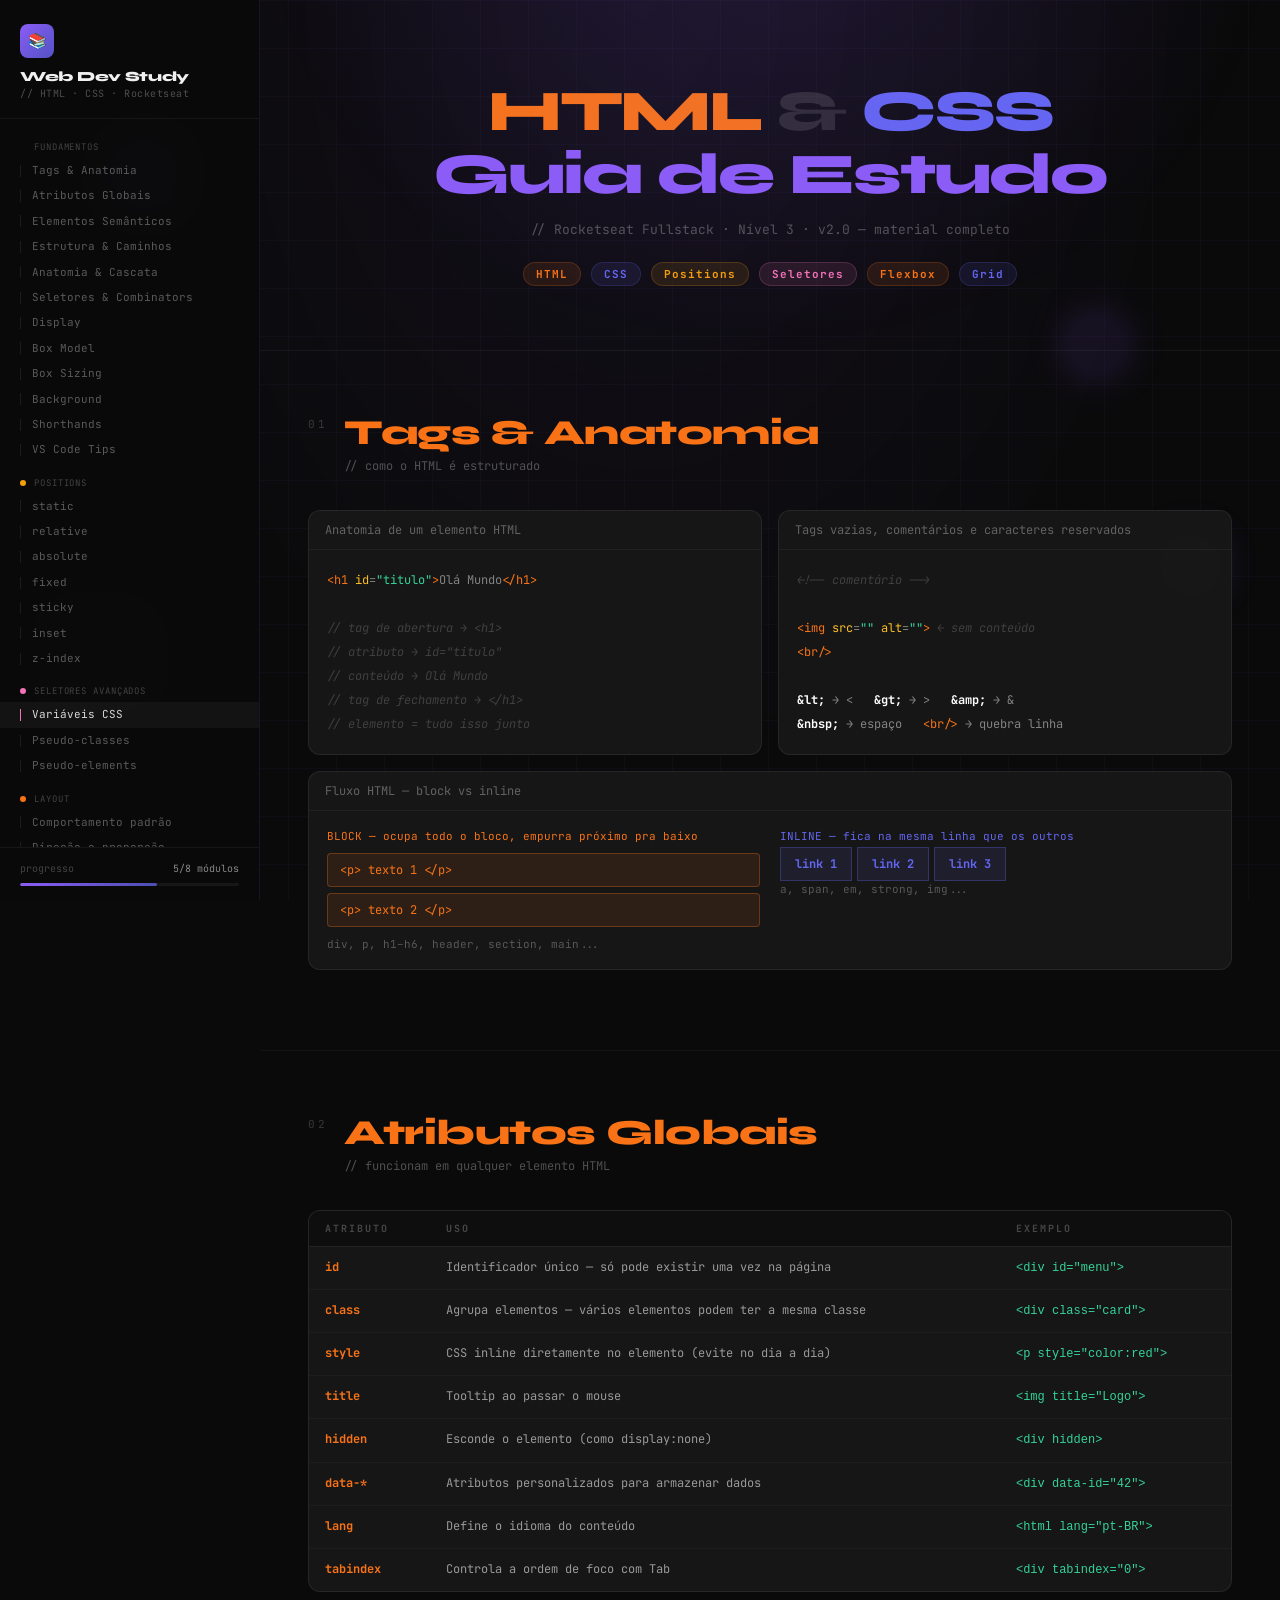
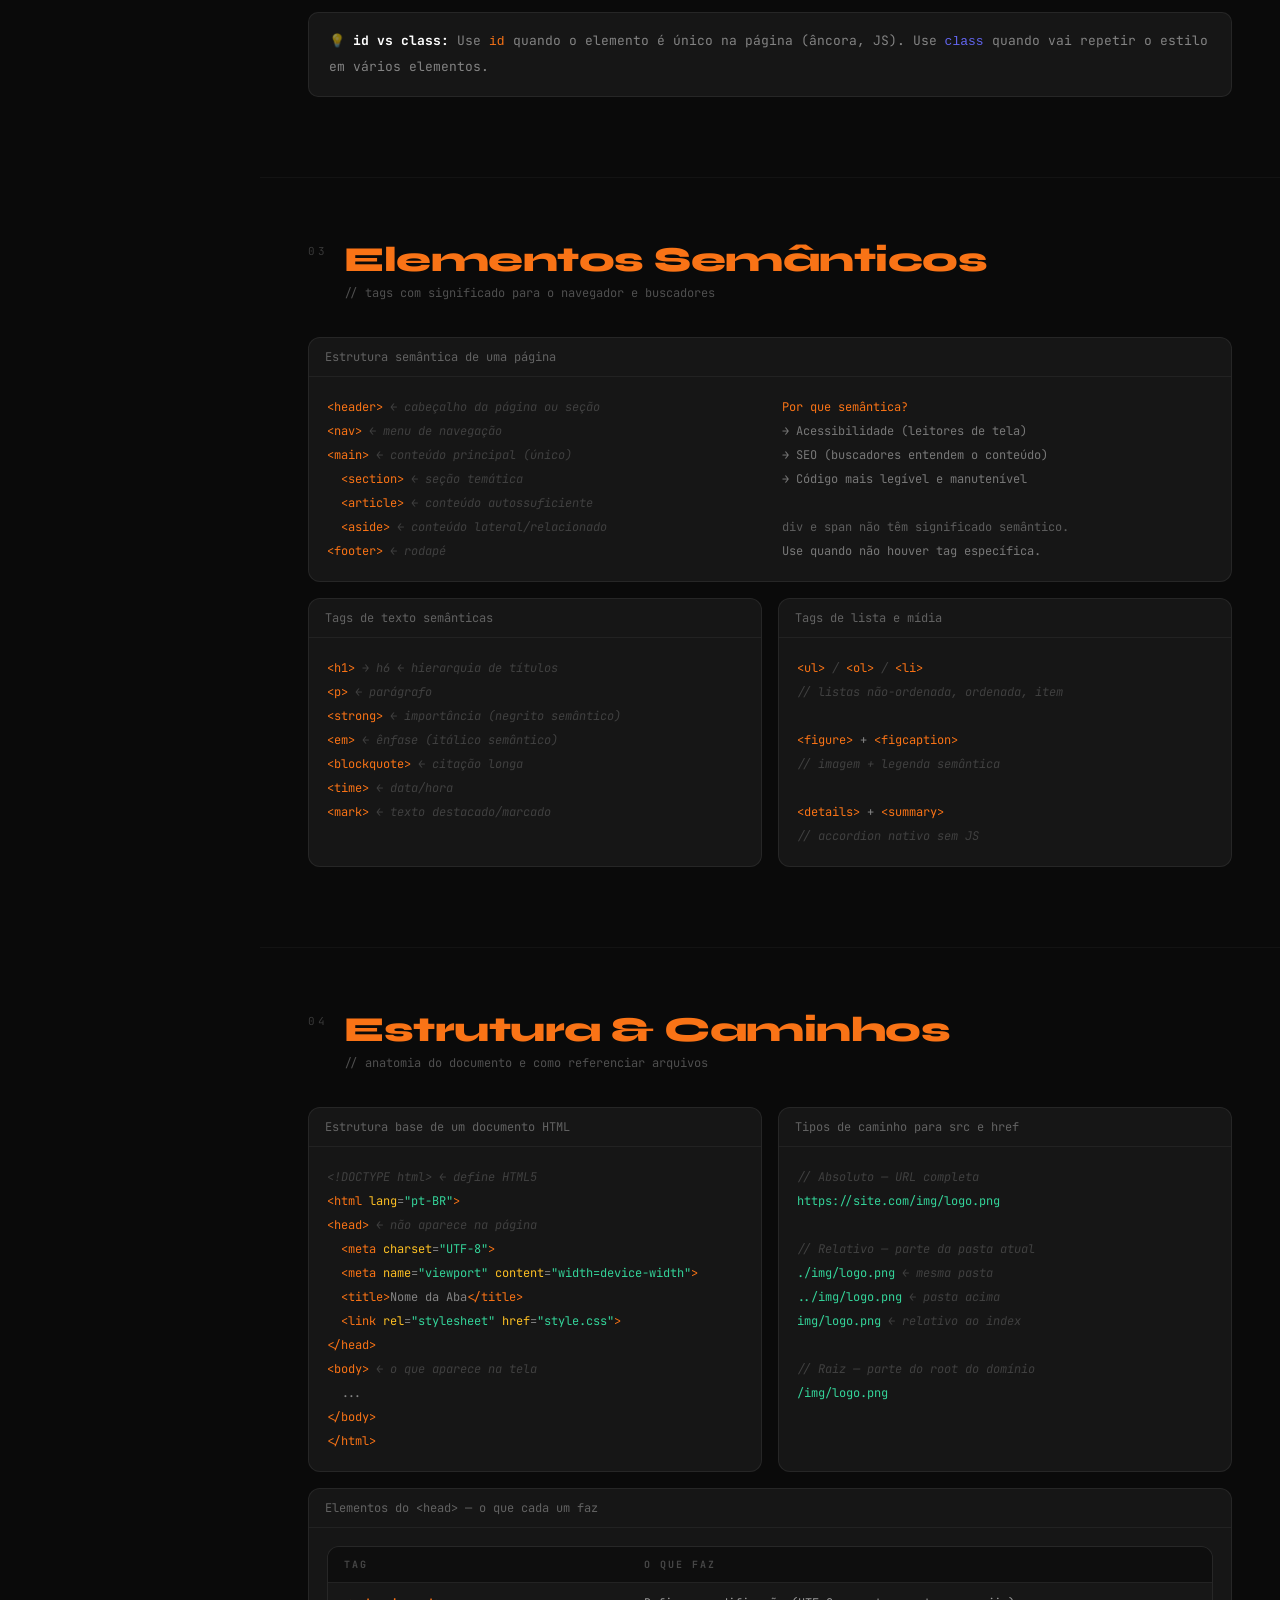
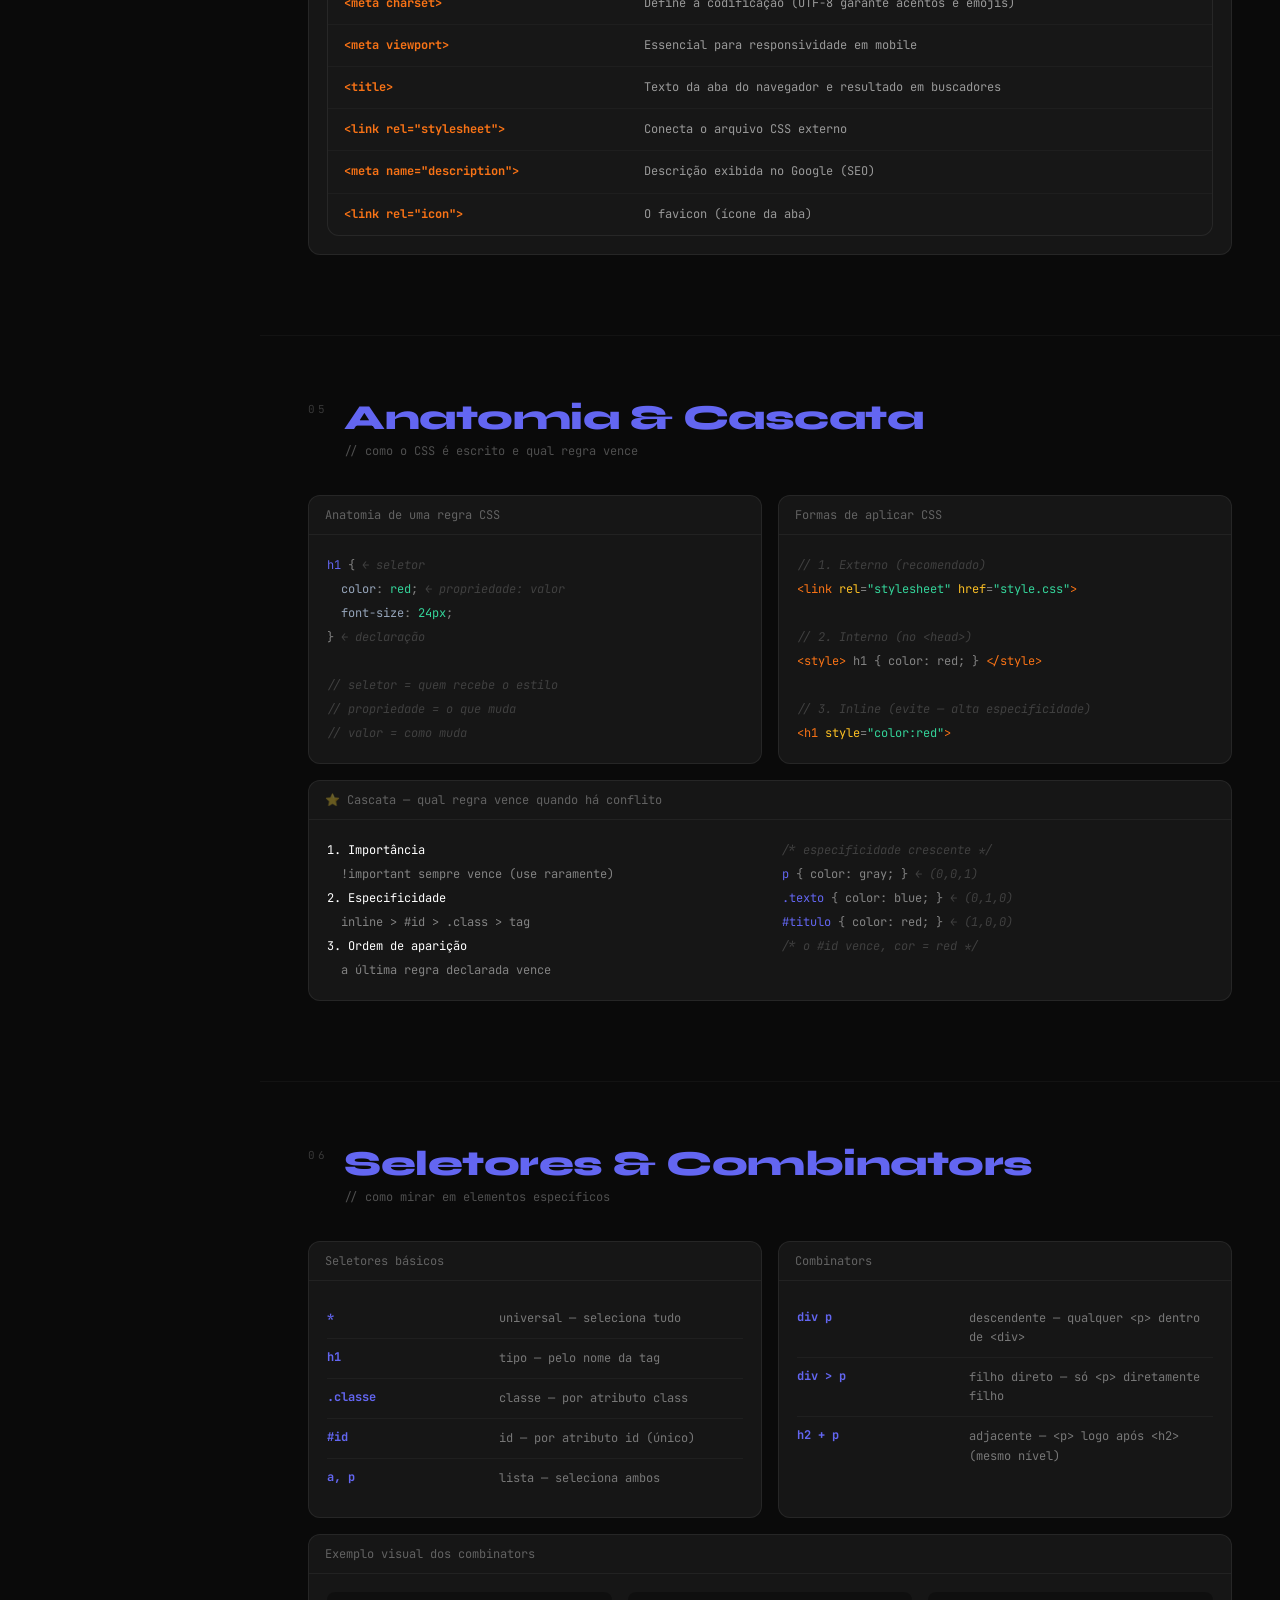
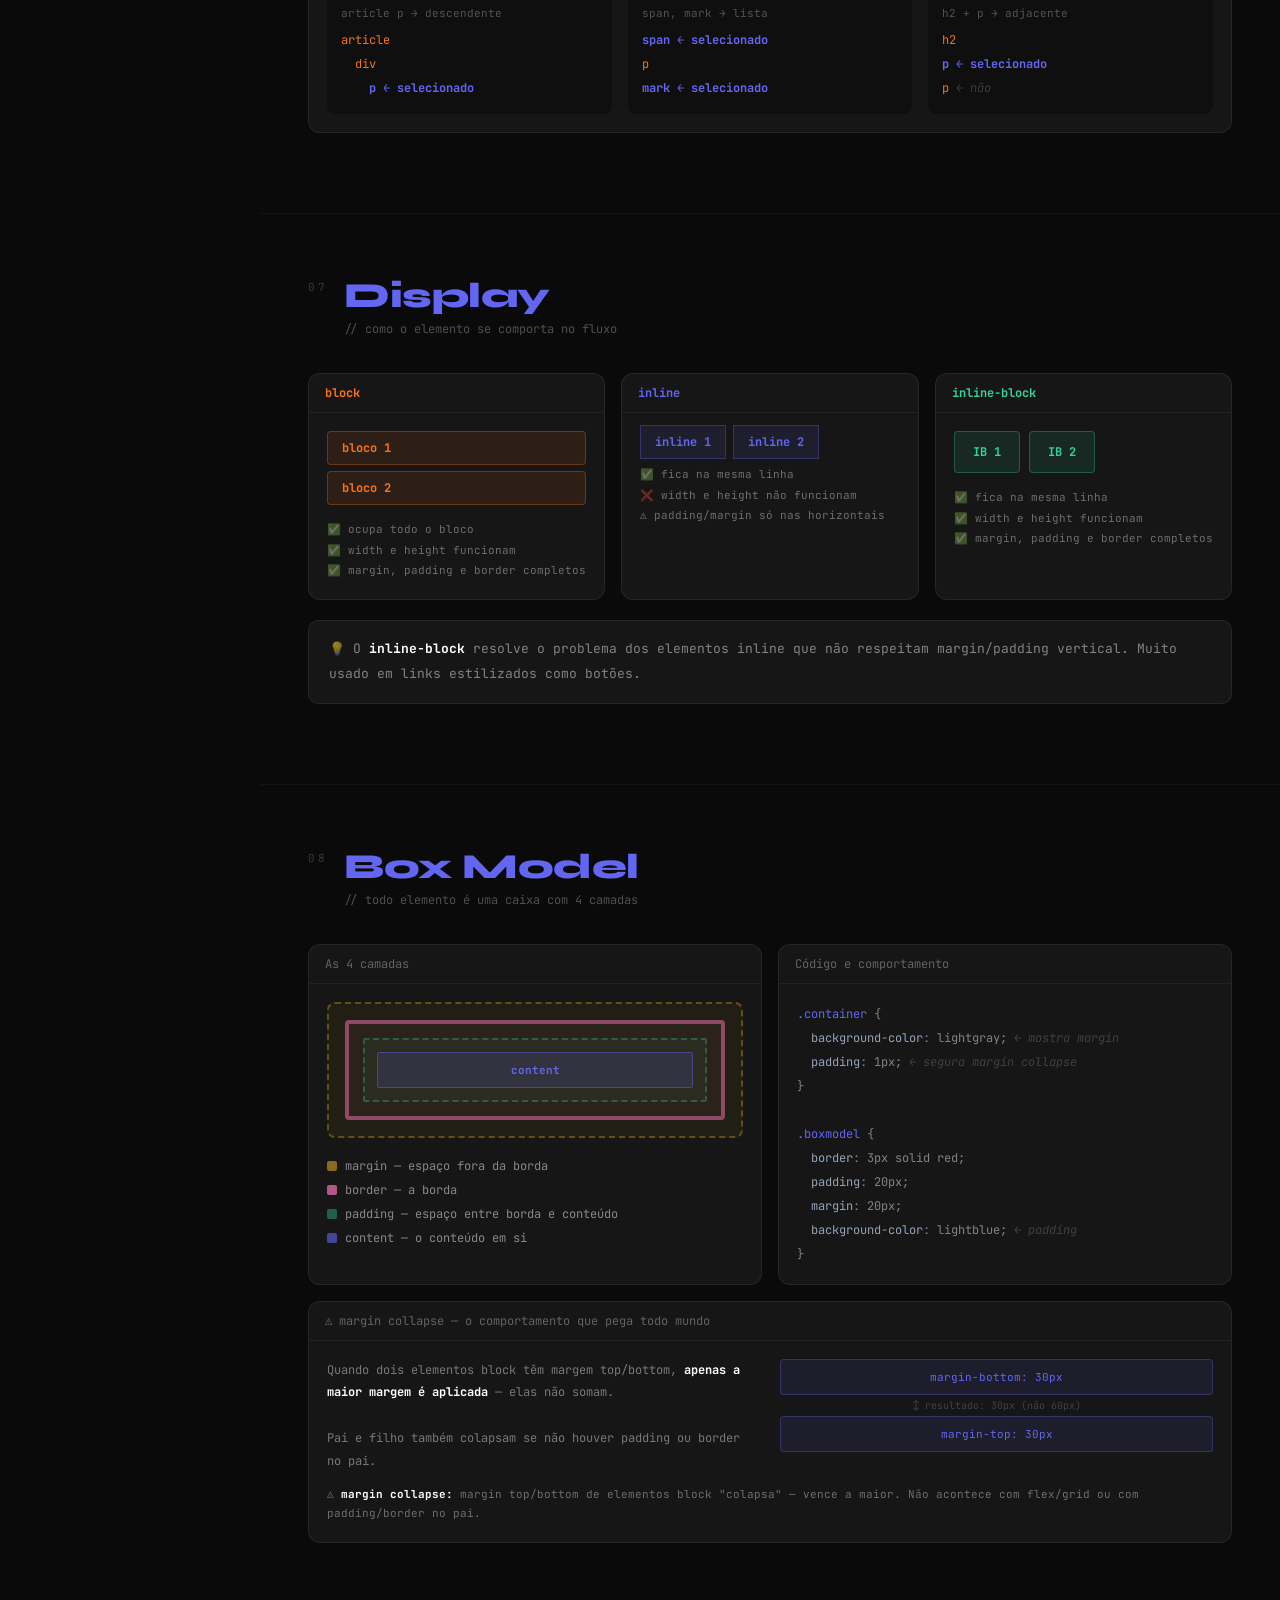
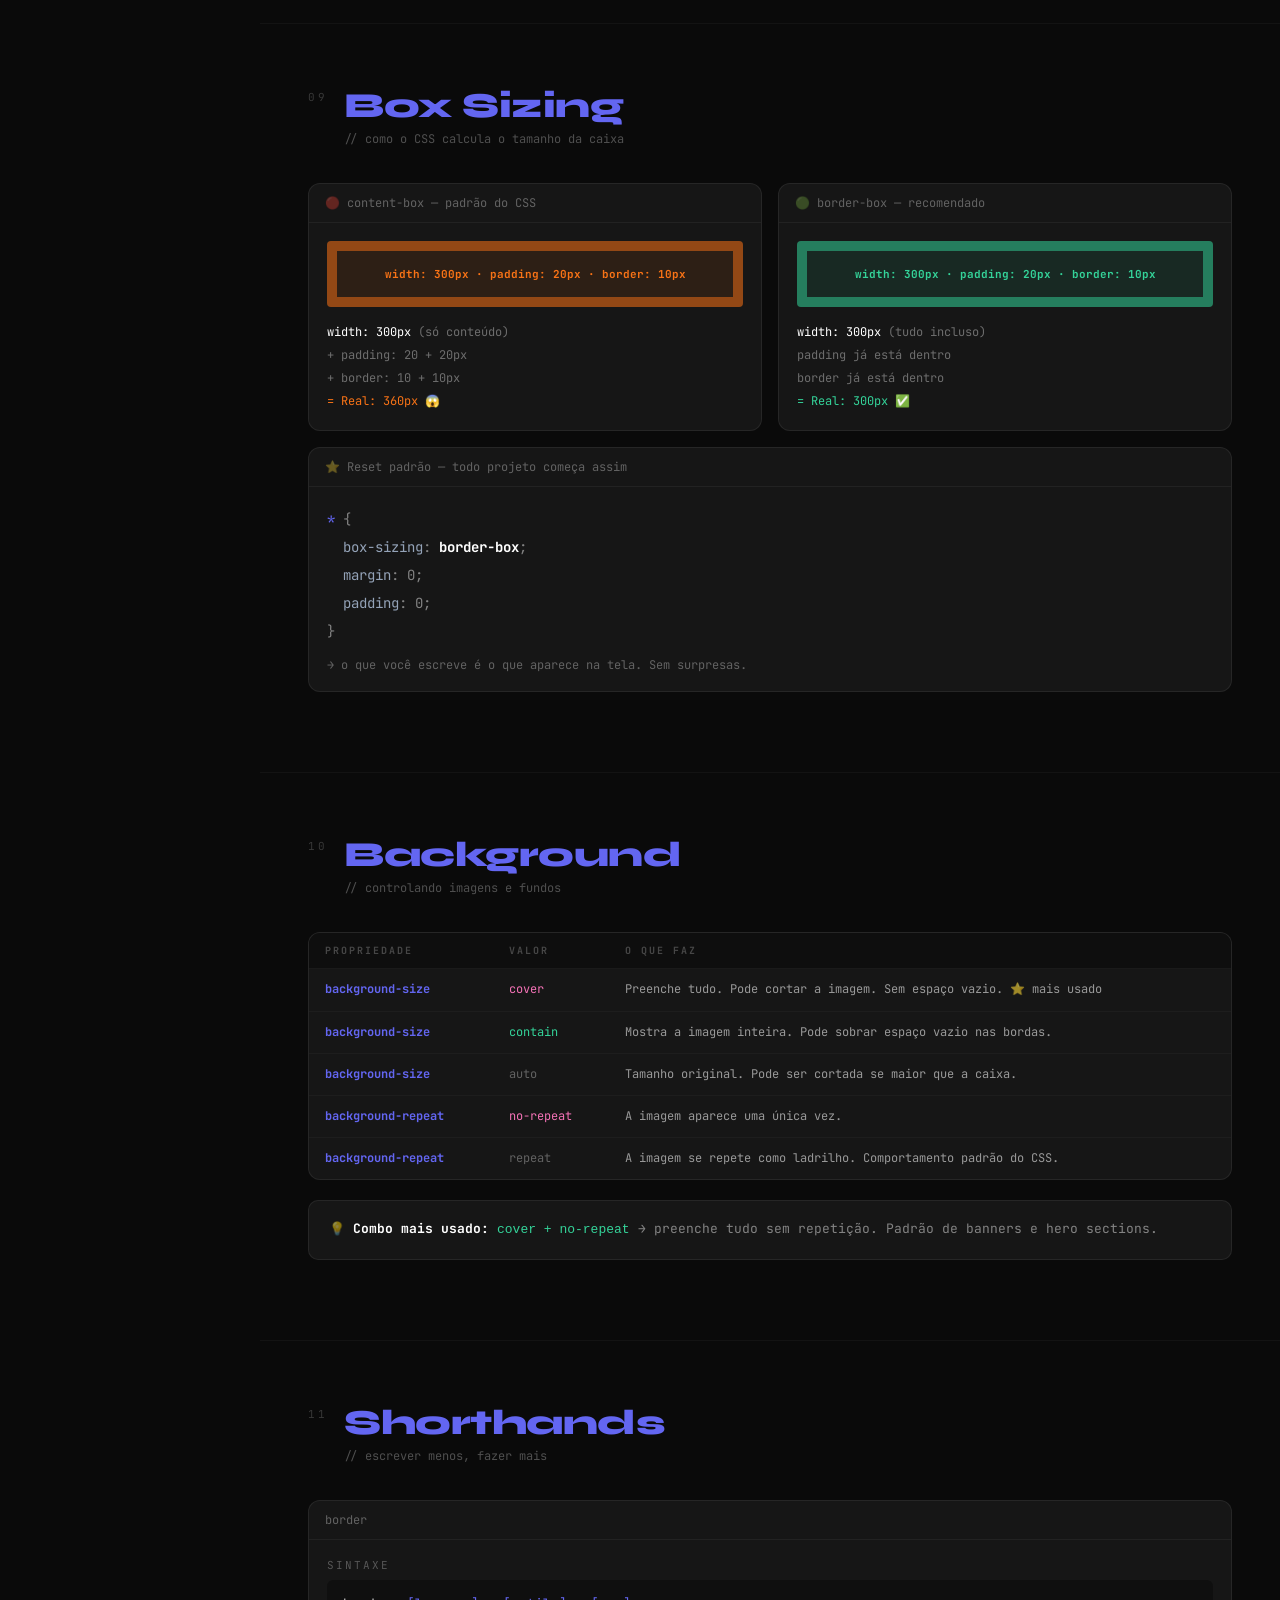
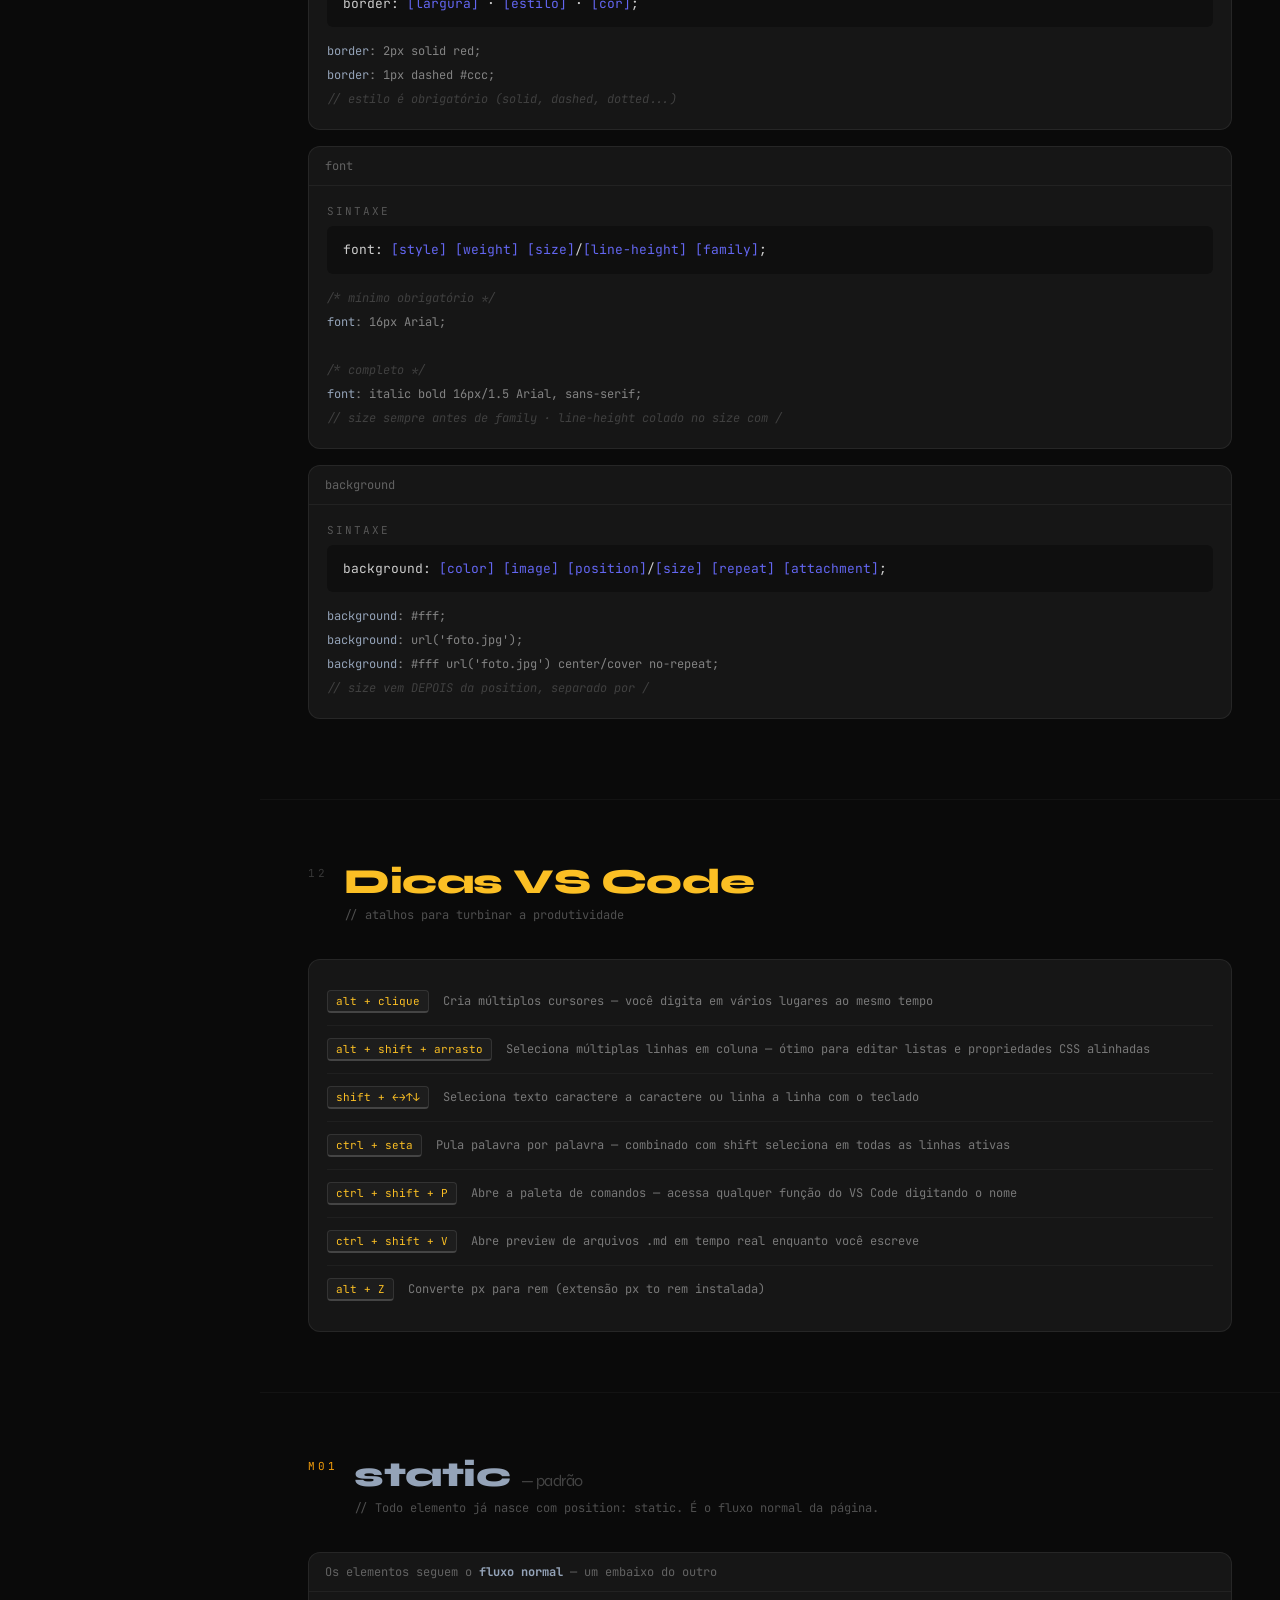
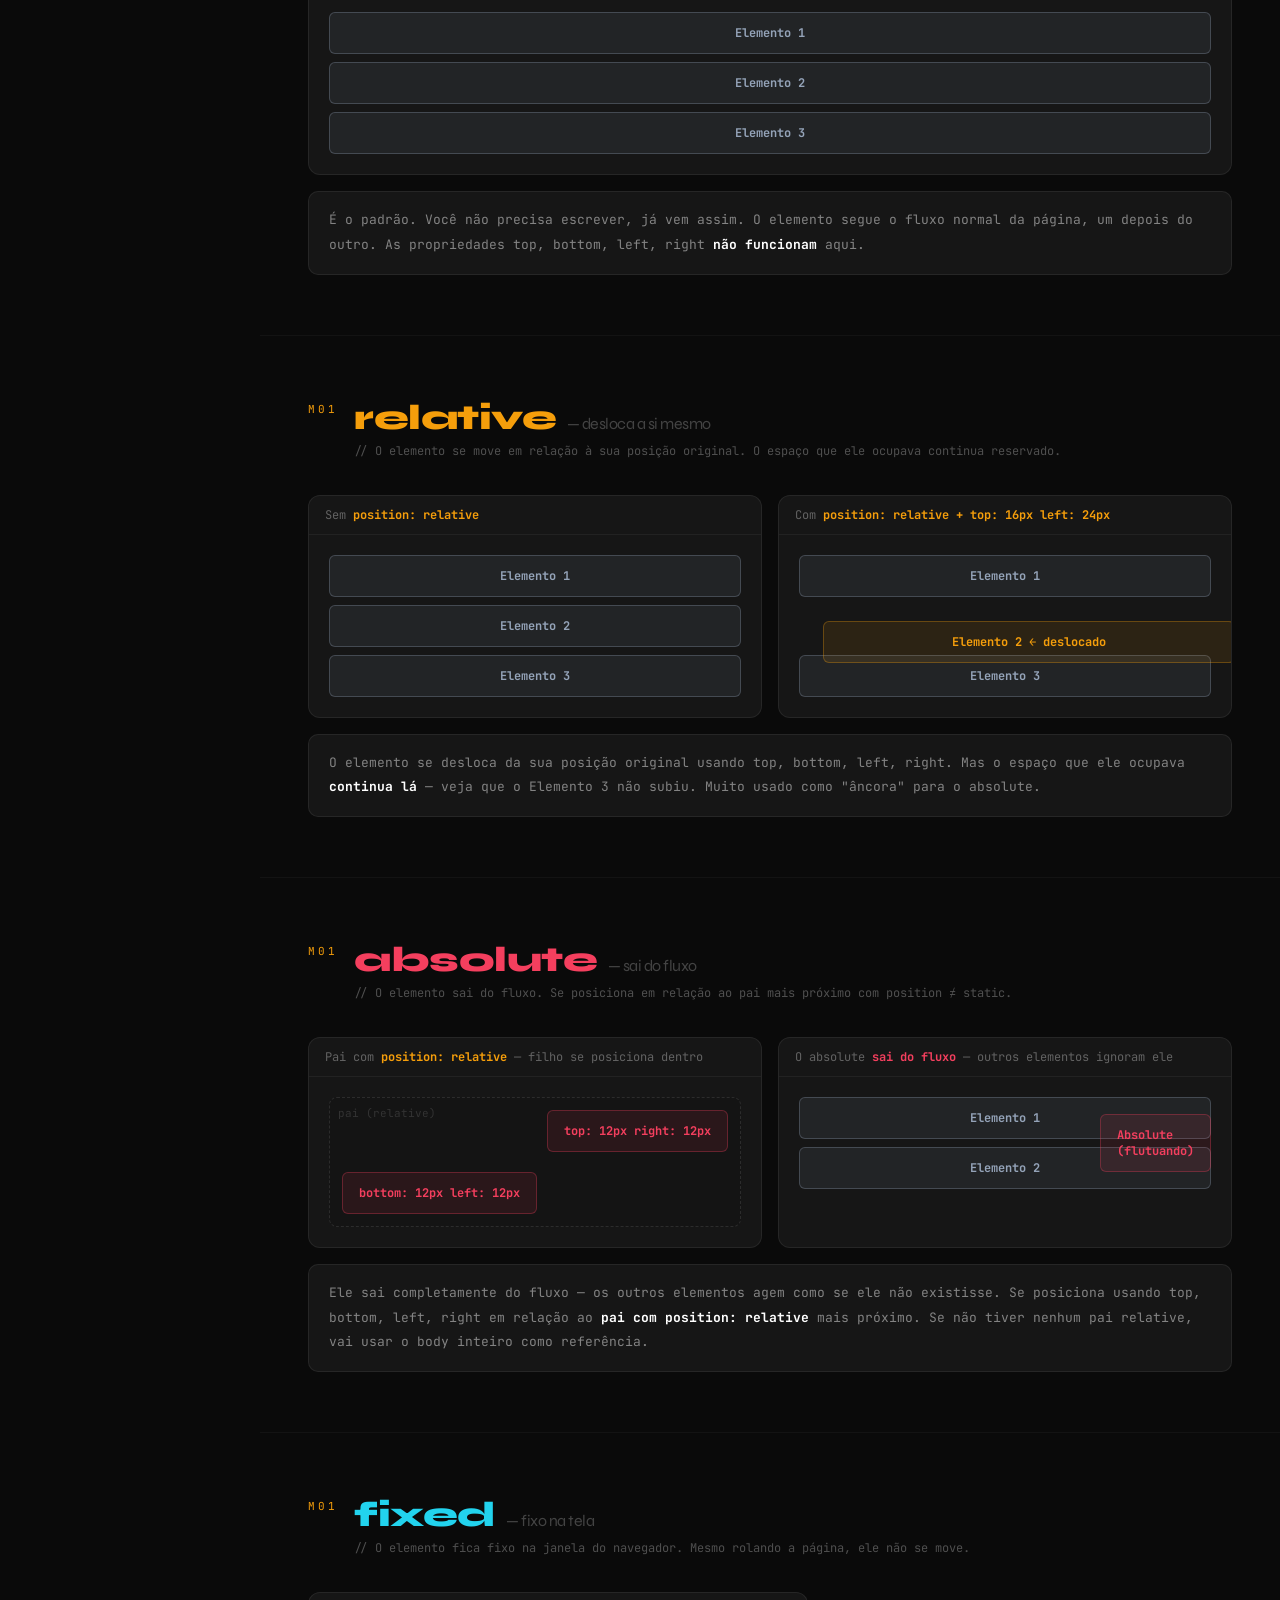
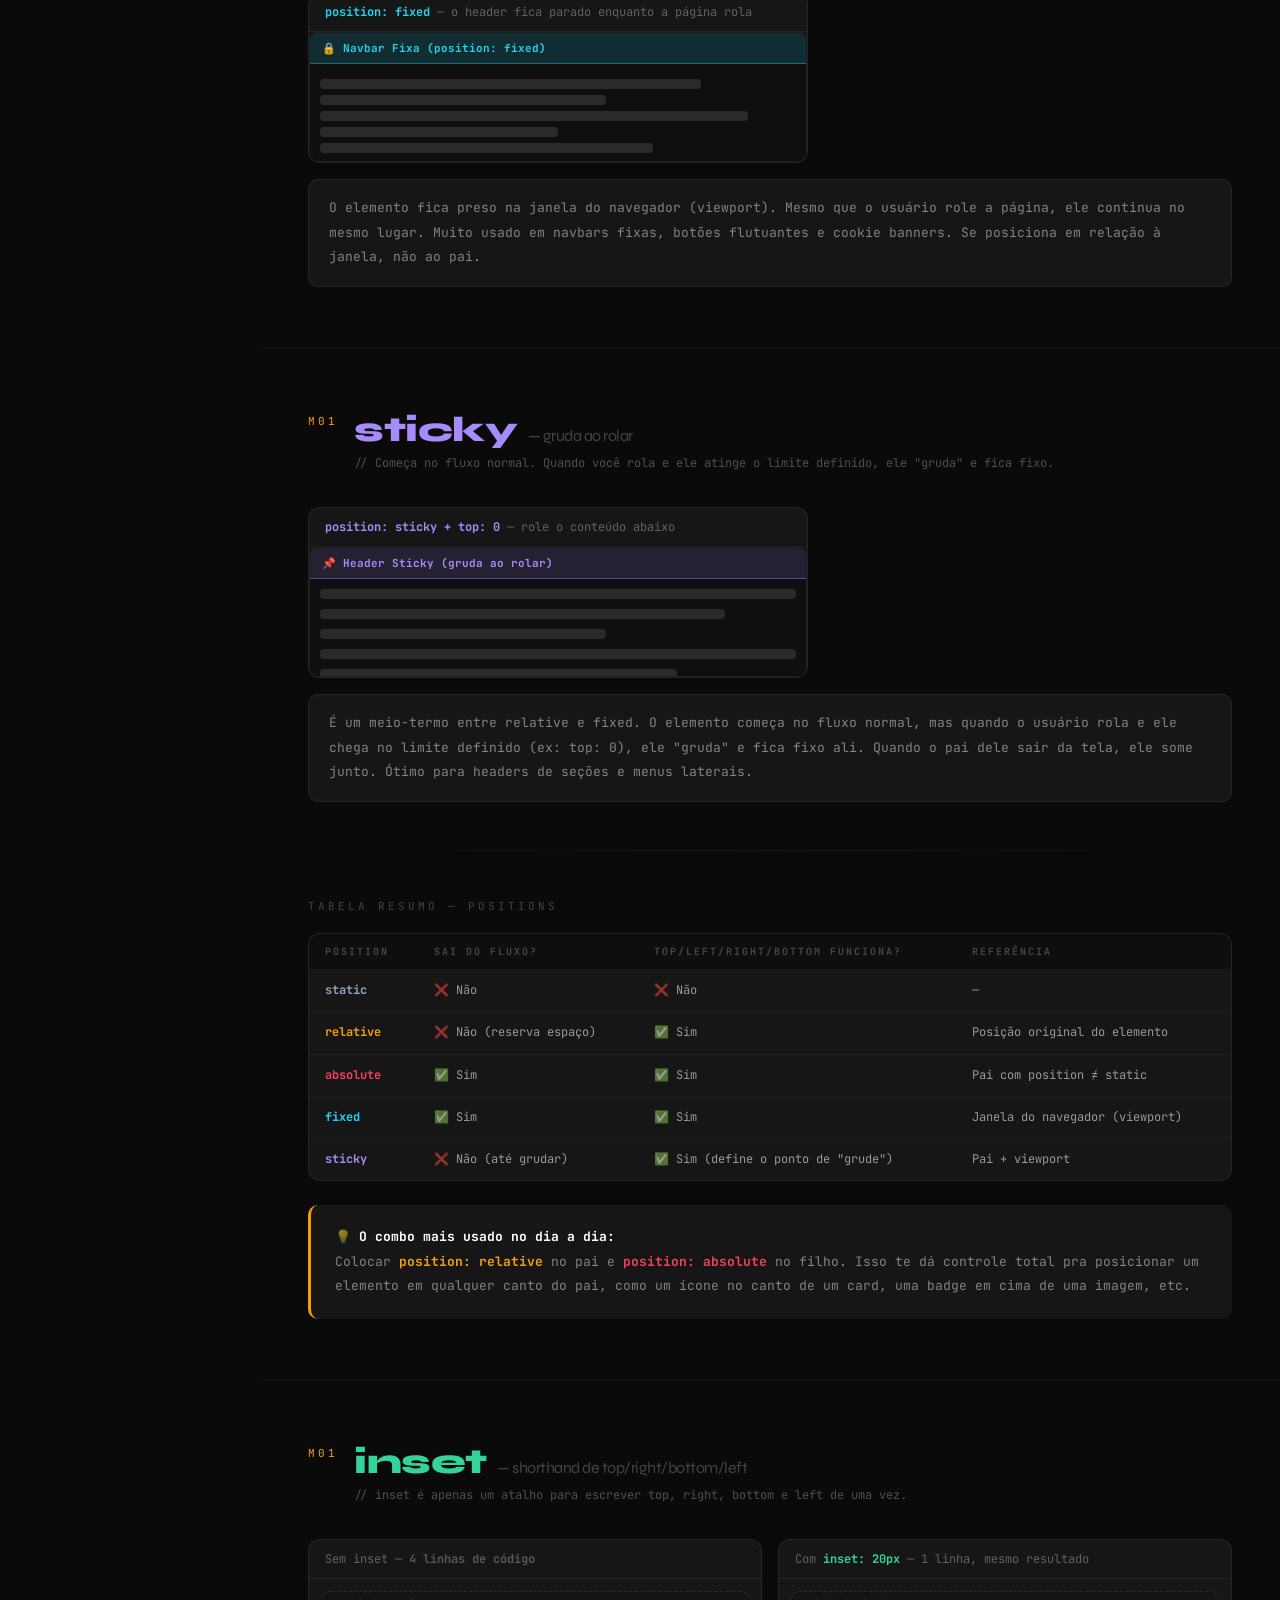
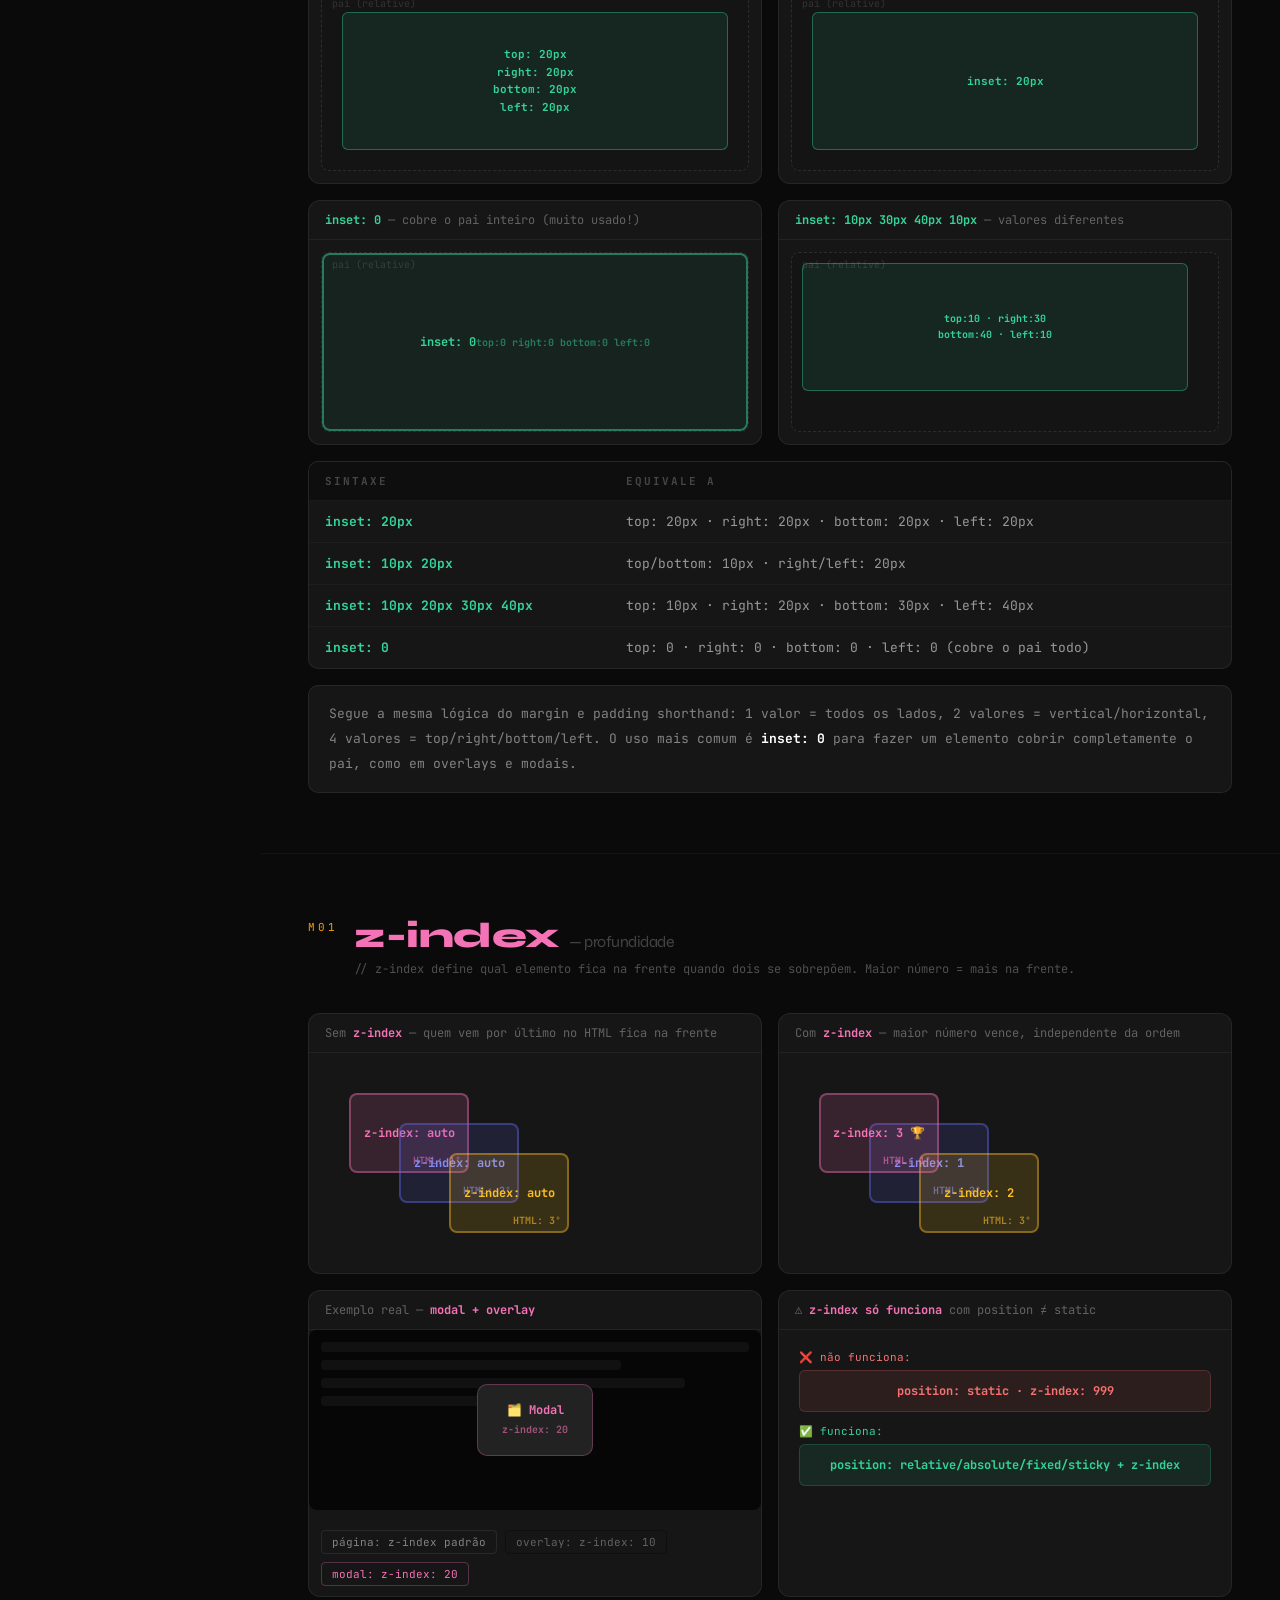
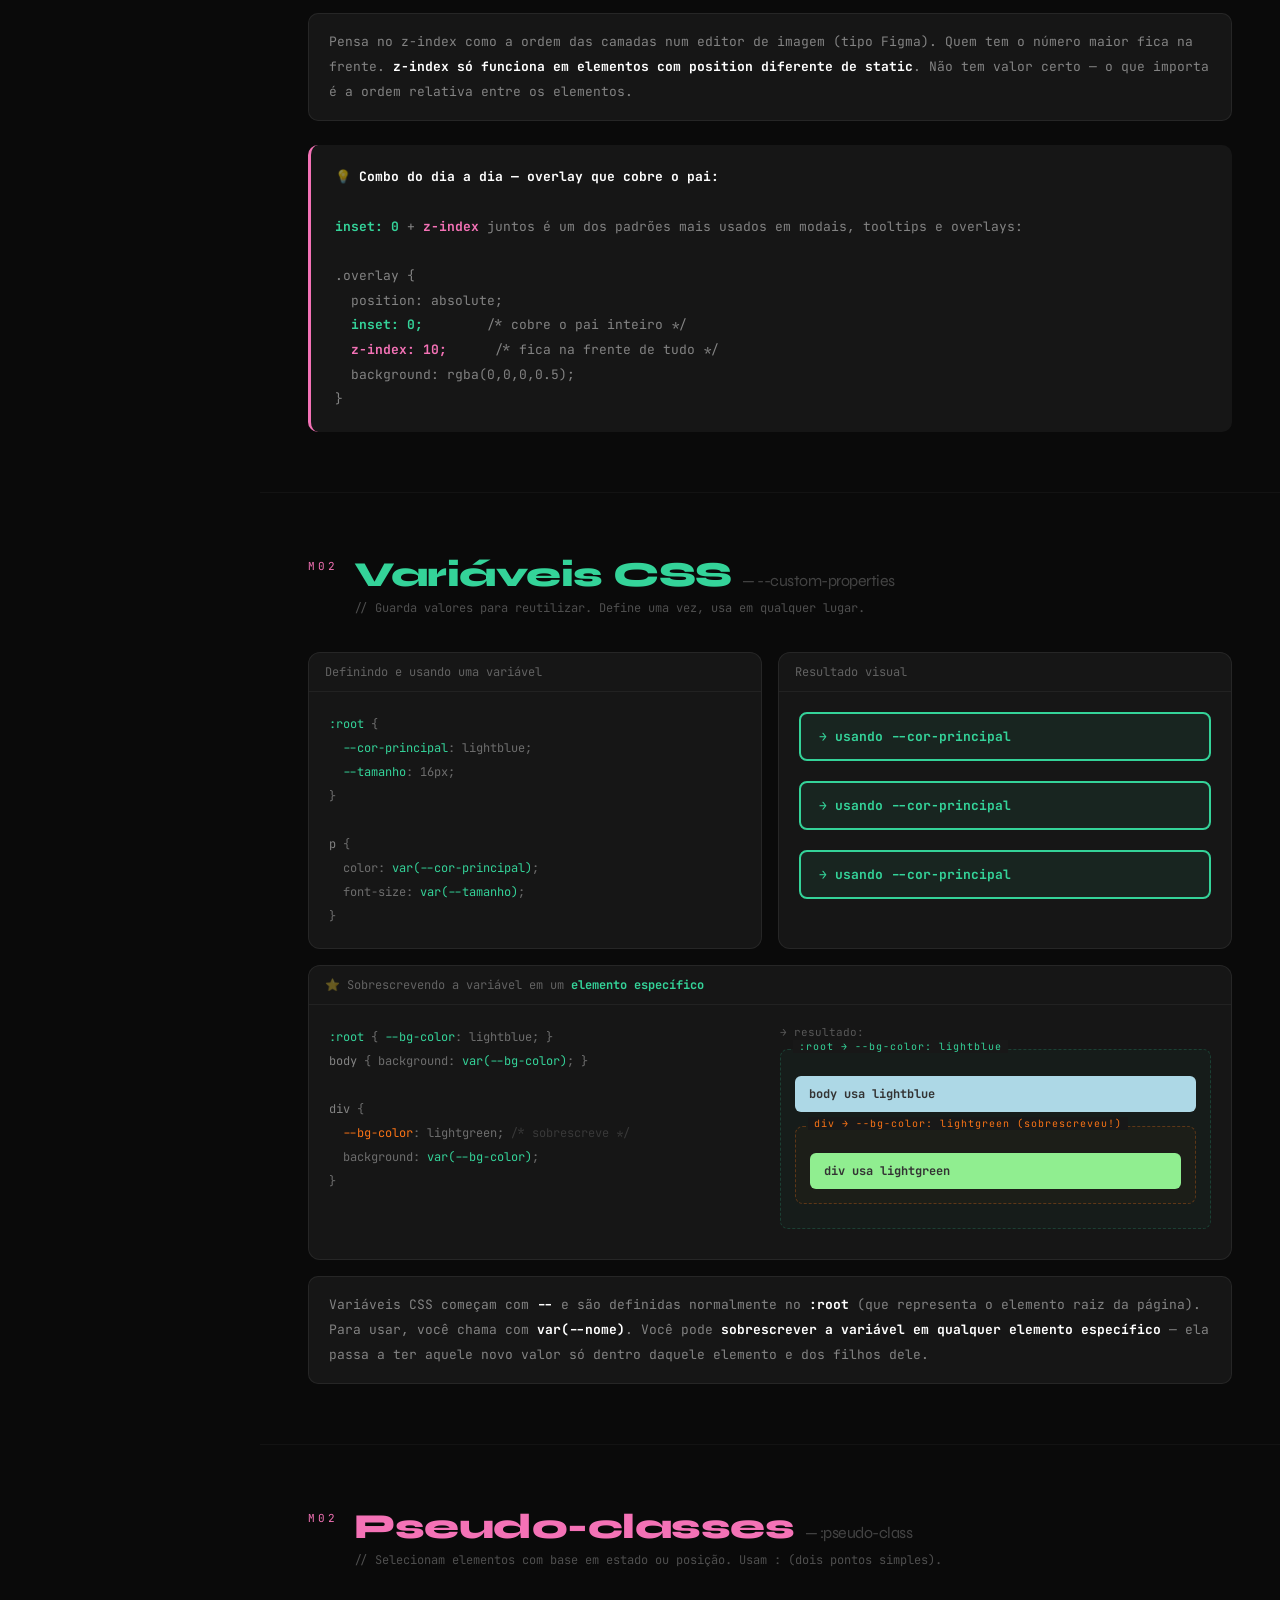
==== commit 3d015689: "modulo de flex-box" ====
--- a/html-css.html
+++ b/html-css.html
@@ -16,7 +16,7 @@
       --accent-dim: rgba(139, 92, 246, 0.18);
       --accent-glow: rgba(139, 92, 246, 0.45);
       /* Module colors */
-      --m00: #6366f1;
+      --m04: #22d3ee;
       --m01: #f59e0b;
       --m02: #f472b6;
       --m03: #f97316;
@@ -238,7 +238,7 @@
     .sidebar-item.active-m00::before { background: var(--m00); }
     .sidebar-item.active-m01::before { background: var(--m01); }
     .sidebar-item.active-m02::before { background: var(--m02); }
-    .sidebar-item.active-m03::before { background: var(--m03); }
+    .sidebar-item.active-m04::before { background: var(--m04); }
 
     .sidebar-footer {
       padding: 14px 20px;
@@ -735,6 +735,22 @@
       </div>
 
       <div class="sidebar-module">
+        <div class="sidebar-module-label">
+          <span class="sidebar-module-dot" style="background:var(--m04)"></span>
+          Flexbox
+        </div>
+        <a class="sidebar-item" href="#flex-conceitos" data-module="m04">Conceitos & Eixos</a>
+        <a class="sidebar-item" href="#flex-direction" data-module="m04">Direction</a>
+        <a class="sidebar-item" href="#flex-justify" data-module="m04">Justify-Content</a>
+        <a class="sidebar-item" href="#flex-align" data-module="m04">Align-Items</a>
+        <a class="sidebar-item" href="#flex-gap" data-module="m04">Gap e Margin</a>
+        <a class="sidebar-item" href="#flex-multiline" data-module="m04">Multi Line</a>
+        <a class="sidebar-item" href="#flex-sizing" data-module="m04">Flex Basis / Grow / Shrink</a>
+        <a class="sidebar-item" href="#flex-shorthand" data-module="m04">Shorthand Flex</a>
+        <a class="sidebar-item" href="#flex-order" data-module="m04">Order</a>
+      </div>
+
+      <div class="sidebar-module">
         <div class="sidebar-module-label" style="opacity:0.4">Em breve</div>
         <div class="sidebar-item" style="opacity:0.25;cursor:default">Transições & Animações</div>
         <div class="sidebar-item" style="opacity:0.25;cursor:default">Responsividade</div>
@@ -744,9 +760,9 @@
     </div>
 
     <div class="sidebar-footer">
-      <div class="sidebar-progress-label">progresso <span>4/8 módulos</span></div>
+      <div class="sidebar-progress-label">progresso <span>5/8 módulos</span></div>
       <div class="sidebar-progress-bar">
-        <div class="sidebar-progress-fill"></div>
+        <div class="sidebar-progress-fill" style="width:62.5%"></div>
       </div>
     </div>
   </nav>
@@ -2018,6 +2034,503 @@
       </div>
     </section>
 
+    <!-- ═══════════════════════════════════════════════
+         MÓDULO 04 — FLEXBOX
+    ═══════════════════════════════════════════════ -->
+
+    <!-- flex-conceitos -->
+    <section class="topico" id="flex-conceitos">
+      <div class="topico-inner">
+        <div class="cap-header">
+          <div class="cap-numero" style="color:var(--m04)">M04</div>
+          <div class="cap-titulo">
+            <h2 style="color:var(--m04)">Conceitos & Eixos</h2>
+            <p>// o modelo mental do Flexbox — container, itens e os dois eixos</p>
+          </div>
+        </div>
+        <div class="grade">
+          <div class="card">
+            <div class="card-header">Container vs Itens</div>
+            <div class="card-body">
+              <div style="border:2px dashed rgba(34,211,238,0.3);border-radius:8px;padding:14px;background:rgba(34,211,238,0.04);margin-bottom:14px">
+                <div style="font-family:'JetBrains Mono',monospace;font-size:10px;color:var(--m04);margin-bottom:10px;letter-spacing:1px">CONTAINER — display: flex</div>
+                <div style="display:flex;gap:8px">
+                  <div style="flex:1;background:rgba(34,211,238,0.12);border:1px solid rgba(34,211,238,0.3);border-radius:5px;padding:12px;font-family:'JetBrains Mono',monospace;font-size:12px;font-weight:700;color:var(--m04);text-align:center">item 1</div>
+                  <div style="flex:1;background:rgba(34,211,238,0.12);border:1px solid rgba(34,211,238,0.3);border-radius:5px;padding:12px;font-family:'JetBrains Mono',monospace;font-size:12px;font-weight:700;color:var(--m04);text-align:center">item 2</div>
+                  <div style="flex:1;background:rgba(34,211,238,0.12);border:1px solid rgba(34,211,238,0.3);border-radius:5px;padding:12px;font-family:'JetBrains Mono',monospace;font-size:12px;font-weight:700;color:var(--m04);text-align:center">item 3</div>
+                </div>
+              </div>
+              <div style="font-family:'JetBrains Mono',monospace;font-size:12px;color:rgba(240,240,240,0.45);line-height:1.9">
+                O <strong style="color:white">container</strong> recebe <code style="color:var(--m04)">display: flex</code><br>
+                Os <strong style="color:white">itens</strong> são os filhos diretos — eles se organizam automaticamente.
+              </div>
+            </div>
+          </div>
+          <div class="card">
+            <div class="card-header">Os dois eixos</div>
+            <div class="card-body">
+              <div style="position:relative;height:140px;background:rgba(14,14,14,0.8);border-radius:8px;overflow:hidden;margin-bottom:14px">
+                <!-- eixo principal -->
+                <div style="position:absolute;top:50%;left:10px;right:10px;height:2px;background:rgba(34,211,238,0.5);transform:translateY(-50%)"></div>
+                <div style="position:absolute;top:50%;right:8px;transform:translateY(-50%);font-family:'JetBrains Mono',monospace;font-size:10px;color:var(--m04)">→ main axis</div>
+                <!-- eixo cruzado -->
+                <div style="position:absolute;left:50%;top:10px;bottom:10px;width:2px;background:rgba(167,139,250,0.5)"></div>
+                <div style="position:absolute;left:52%;top:10px;font-family:'JetBrains Mono',monospace;font-size:10px;color:#a78bfa">↓ cross axis</div>
+                <!-- itens -->
+                <div style="position:absolute;top:50%;left:50%;transform:translate(-50%,-50%);display:flex;gap:6px">
+                  <div style="background:rgba(34,211,238,0.15);border:1px solid rgba(34,211,238,0.4);border-radius:4px;padding:8px 12px;font-family:'JetBrains Mono',monospace;font-size:11px;color:var(--m04);font-weight:700">A</div>
+                  <div style="background:rgba(34,211,238,0.15);border:1px solid rgba(34,211,238,0.4);border-radius:4px;padding:8px 12px;font-family:'JetBrains Mono',monospace;font-size:11px;color:var(--m04);font-weight:700">B</div>
+                  <div style="background:rgba(34,211,238,0.15);border:1px solid rgba(34,211,238,0.4);border-radius:4px;padding:8px 12px;font-family:'JetBrains Mono',monospace;font-size:11px;color:var(--m04);font-weight:700">C</div>
+                </div>
+              </div>
+              <div style="font-family:'JetBrains Mono',monospace;font-size:12px;color:rgba(240,240,240,0.45);line-height:1.9">
+                <span style="color:var(--m04)">main axis</span> → direção dos itens (horizontal por padrão)<br>
+                <span style="color:#a78bfa">cross axis</span> → perpendicular ao main (vertical por padrão)
+              </div>
+            </div>
+          </div>
+          <div class="card full">
+            <div class="card-header">Propriedades do container vs propriedades dos itens</div>
+            <div class="card-body" style="display:grid;grid-template-columns:1fr 1fr;gap:20px">
+              <div>
+                <div style="font-family:'JetBrains Mono',monospace;font-size:11px;color:var(--m04);margin-bottom:10px;letter-spacing:1px">CONTAINER (pai)</div>
+                <div style="font-family:'JetBrains Mono',monospace;font-size:12px;color:rgba(240,240,240,0.5);line-height:2">
+                  <span style="color:var(--m04)">display</span>: flex<br>
+                  <span style="color:var(--m04)">flex-direction</span><br>
+                  <span style="color:var(--m04)">justify-content</span><br>
+                  <span style="color:var(--m04)">align-items</span><br>
+                  <span style="color:var(--m04)">flex-wrap</span><br>
+                  <span style="color:var(--m04)">gap</span>
+                </div>
+              </div>
+              <div>
+                <div style="font-family:'JetBrains Mono',monospace;font-size:11px;color:#a78bfa;margin-bottom:10px;letter-spacing:1px">ITENS (filhos)</div>
+                <div style="font-family:'JetBrains Mono',monospace;font-size:12px;color:rgba(240,240,240,0.5);line-height:2">
+                  <span style="color:#a78bfa">flex-basis</span><br>
+                  <span style="color:#a78bfa">flex-grow</span><br>
+                  <span style="color:#a78bfa">flex-shrink</span><br>
+                  <span style="color:#a78bfa">flex</span> (shorthand)<br>
+                  <span style="color:#a78bfa">order</span><br>
+                  <span style="color:#a78bfa">align-self</span>
+                </div>
+              </div>
+            </div>
+          </div>
+        </div>
+      </div>
+    </section>
+
+    <!-- flex-direction -->
+    <section class="topico" id="flex-direction">
+      <div class="topico-inner">
+        <div class="cap-header">
+          <div class="cap-numero" style="color:var(--m04)">M04</div>
+          <div class="cap-titulo">
+            <h2 style="color:var(--m04)">flex-direction</h2>
+            <p>// define a direção do main axis — onde os itens se organizam</p>
+          </div>
+        </div>
+        <div class="grade cols-3" style="grid-template-columns:repeat(2,1fr)">
+          <div class="demo-card">
+            <div class="demo-card-header"><span style="color:var(--m04)">row</span> — padrão · horizontal →</div>
+            <div class="demo-area">
+              <div style="display:flex;flex-direction:row;gap:8px">
+                <div class="box" style="background:rgba(34,211,238,0.1);border-color:rgba(34,211,238,0.3);color:var(--m04)">1</div>
+                <div class="box" style="background:rgba(34,211,238,0.1);border-color:rgba(34,211,238,0.3);color:var(--m04)">2</div>
+                <div class="box" style="background:rgba(34,211,238,0.1);border-color:rgba(34,211,238,0.3);color:var(--m04)">3</div>
+              </div>
+            </div>
+          </div>
+          <div class="demo-card">
+            <div class="demo-card-header"><span style="color:var(--m04)">row-reverse</span> — horizontal ←</div>
+            <div class="demo-area">
+              <div style="display:flex;flex-direction:row-reverse;gap:8px">
+                <div class="box" style="background:rgba(34,211,238,0.1);border-color:rgba(34,211,238,0.3);color:var(--m04)">1</div>
+                <div class="box" style="background:rgba(34,211,238,0.1);border-color:rgba(34,211,238,0.3);color:var(--m04)">2</div>
+                <div class="box" style="background:rgba(34,211,238,0.1);border-color:rgba(34,211,238,0.3);color:var(--m04)">3</div>
+              </div>
+            </div>
+          </div>
+          <div class="demo-card">
+            <div class="demo-card-header"><span style="color:var(--m04)">column</span> — vertical ↓</div>
+            <div class="demo-area">
+              <div style="display:flex;flex-direction:column;gap:8px">
+                <div class="box" style="background:rgba(34,211,238,0.1);border-color:rgba(34,211,238,0.3);color:var(--m04)">1</div>
+                <div class="box" style="background:rgba(34,211,238,0.1);border-color:rgba(34,211,238,0.3);color:var(--m04)">2</div>
+                <div class="box" style="background:rgba(34,211,238,0.1);border-color:rgba(34,211,238,0.3);color:var(--m04)">3</div>
+              </div>
+            </div>
+          </div>
+          <div class="demo-card">
+            <div class="demo-card-header"><span style="color:var(--m04)">column-reverse</span> — vertical ↑</div>
+            <div class="demo-area">
+              <div style="display:flex;flex-direction:column-reverse;gap:8px">
+                <div class="box" style="background:rgba(34,211,238,0.1);border-color:rgba(34,211,238,0.3);color:var(--m04)">1</div>
+                <div class="box" style="background:rgba(34,211,238,0.1);border-color:rgba(34,211,238,0.3);color:var(--m04)">2</div>
+                <div class="box" style="background:rgba(34,211,238,0.1);border-color:rgba(34,211,238,0.3);color:var(--m04)">3</div>
+              </div>
+            </div>
+          </div>
+        </div>
+        <div class="explicacao">
+          <strong>flex-direction</strong> define o <strong>main axis</strong>. O cross axis é sempre perpendicular a ele — então quando você muda a direção, <strong>justify-content e align-items trocam de eixo junto</strong>. É um dos pontos que mais confunde no começo.
+        </div>
+      </div>
+    </section>
+
+    <!-- flex-justify -->
+    <section class="topico" id="flex-justify">
+      <div class="topico-inner">
+        <div class="cap-header">
+          <div class="cap-numero" style="color:var(--m04)">M04</div>
+          <div class="cap-titulo">
+            <h2 style="color:var(--m04)">justify-content</h2>
+            <p>// distribui os itens ao longo do main axis</p>
+          </div>
+        </div>
+        <div class="grade" style="grid-template-columns:repeat(2,1fr)">
+          <div class="demo-card">
+            <div class="demo-card-header"><span style="color:var(--m04)">flex-start</span> — padrão · agrupa no início</div>
+            <div class="demo-area"><div style="display:flex;justify-content:flex-start;gap:8px"><div class="box" style="background:rgba(34,211,238,0.1);border-color:rgba(34,211,238,0.3);color:var(--m04);padding:12px 20px">A</div><div class="box" style="background:rgba(34,211,238,0.1);border-color:rgba(34,211,238,0.3);color:var(--m04);padding:12px 20px">B</div><div class="box" style="background:rgba(34,211,238,0.1);border-color:rgba(34,211,238,0.3);color:var(--m04);padding:12px 20px">C</div></div></div>
+          </div>
+          <div class="demo-card">
+            <div class="demo-card-header"><span style="color:var(--m04)">flex-end</span> — agrupa no fim</div>
+            <div class="demo-area"><div style="display:flex;justify-content:flex-end;gap:8px"><div class="box" style="background:rgba(34,211,238,0.1);border-color:rgba(34,211,238,0.3);color:var(--m04);padding:12px 20px">A</div><div class="box" style="background:rgba(34,211,238,0.1);border-color:rgba(34,211,238,0.3);color:var(--m04);padding:12px 20px">B</div><div class="box" style="background:rgba(34,211,238,0.1);border-color:rgba(34,211,238,0.3);color:var(--m04);padding:12px 20px">C</div></div></div>
+          </div>
+          <div class="demo-card">
+            <div class="demo-card-header"><span style="color:var(--m04)">center</span> — centraliza</div>
+            <div class="demo-area"><div style="display:flex;justify-content:center;gap:8px"><div class="box" style="background:rgba(34,211,238,0.1);border-color:rgba(34,211,238,0.3);color:var(--m04);padding:12px 20px">A</div><div class="box" style="background:rgba(34,211,238,0.1);border-color:rgba(34,211,238,0.3);color:var(--m04);padding:12px 20px">B</div><div class="box" style="background:rgba(34,211,238,0.1);border-color:rgba(34,211,238,0.3);color:var(--m04);padding:12px 20px">C</div></div></div>
+          </div>
+          <div class="demo-card">
+            <div class="demo-card-header"><span style="color:var(--m04)">space-between</span> — primeiro e último nas bordas</div>
+            <div class="demo-area"><div style="display:flex;justify-content:space-between;"><div class="box" style="background:rgba(34,211,238,0.1);border-color:rgba(34,211,238,0.3);color:var(--m04);padding:12px 20px">A</div><div class="box" style="background:rgba(34,211,238,0.1);border-color:rgba(34,211,238,0.3);color:var(--m04);padding:12px 20px">B</div><div class="box" style="background:rgba(34,211,238,0.1);border-color:rgba(34,211,238,0.3);color:var(--m04);padding:12px 20px">C</div></div></div>
+          </div>
+          <div class="demo-card">
+            <div class="demo-card-header"><span style="color:var(--m04)">space-around</span> — espaço igual ao redor de cada item</div>
+            <div class="demo-area"><div style="display:flex;justify-content:space-around;"><div class="box" style="background:rgba(34,211,238,0.1);border-color:rgba(34,211,238,0.3);color:var(--m04);padding:12px 20px">A</div><div class="box" style="background:rgba(34,211,238,0.1);border-color:rgba(34,211,238,0.3);color:var(--m04);padding:12px 20px">B</div><div class="box" style="background:rgba(34,211,238,0.1);border-color:rgba(34,211,238,0.3);color:var(--m04);padding:12px 20px">C</div></div></div>
+          </div>
+          <div class="demo-card">
+            <div class="demo-card-header"><span style="color:var(--m04)">space-evenly</span> — espaço idêntico entre todos</div>
+            <div class="demo-area"><div style="display:flex;justify-content:space-evenly;"><div class="box" style="background:rgba(34,211,238,0.1);border-color:rgba(34,211,238,0.3);color:var(--m04);padding:12px 20px">A</div><div class="box" style="background:rgba(34,211,238,0.1);border-color:rgba(34,211,238,0.3);color:var(--m04);padding:12px 20px">B</div><div class="box" style="background:rgba(34,211,238,0.1);border-color:rgba(34,211,238,0.3);color:var(--m04);padding:12px 20px">C</div></div></div>
+          </div>
+        </div>
+        <div class="nota">💡 <strong>space-between vs space-evenly:</strong> between encosta o primeiro e o último nas bordas. evenly deixa o mesmo espaço em todos os lados, inclusive nas bordas.</div>
+      </div>
+    </section>
+
+    <!-- flex-align -->
+    <section class="topico" id="flex-align">
+      <div class="topico-inner">
+        <div class="cap-header">
+          <div class="cap-numero" style="color:var(--m04)">M04</div>
+          <div class="cap-titulo">
+            <h2 style="color:var(--m04)">align-items</h2>
+            <p>// alinha os itens no cross axis (perpendicular ao main)</p>
+          </div>
+        </div>
+        <div class="grade" style="grid-template-columns:repeat(2,1fr)">
+          <div class="demo-card">
+            <div class="demo-card-header"><span style="color:var(--m04)">stretch</span> — padrão · estica pra preencher</div>
+            <div class="demo-area" style="min-height:120px"><div style="display:flex;align-items:stretch;gap:8px;height:80px"><div class="box" style="background:rgba(34,211,238,0.1);border-color:rgba(34,211,238,0.3);color:var(--m04);width:60px">A</div><div class="box" style="background:rgba(34,211,238,0.1);border-color:rgba(34,211,238,0.3);color:var(--m04);width:60px">B</div><div class="box" style="background:rgba(34,211,238,0.1);border-color:rgba(34,211,238,0.3);color:var(--m04);width:60px">C</div></div></div>
+          </div>
+          <div class="demo-card">
+            <div class="demo-card-header"><span style="color:var(--m04)">center</span> — centraliza no eixo cruzado</div>
+            <div class="demo-area" style="min-height:120px"><div style="display:flex;align-items:center;gap:8px;height:80px;background:rgba(14,14,14,0.5);border-radius:6px;padding:0 8px"><div class="box" style="background:rgba(34,211,238,0.1);border-color:rgba(34,211,238,0.3);color:var(--m04);padding:8px 16px">A</div><div class="box" style="background:rgba(34,211,238,0.1);border-color:rgba(34,211,238,0.3);color:var(--m04);padding:18px 16px">B</div><div class="box" style="background:rgba(34,211,238,0.1);border-color:rgba(34,211,238,0.3);color:var(--m04);padding:12px 16px">C</div></div></div>
+          </div>
+          <div class="demo-card">
+            <div class="demo-card-header"><span style="color:var(--m04)">flex-start</span> — alinha no topo</div>
+            <div class="demo-area" style="min-height:120px"><div style="display:flex;align-items:flex-start;gap:8px;height:80px;background:rgba(14,14,14,0.5);border-radius:6px;padding:8px"><div class="box" style="background:rgba(34,211,238,0.1);border-color:rgba(34,211,238,0.3);color:var(--m04);padding:8px 16px">A</div><div class="box" style="background:rgba(34,211,238,0.1);border-color:rgba(34,211,238,0.3);color:var(--m04);padding:18px 16px">B</div><div class="box" style="background:rgba(34,211,238,0.1);border-color:rgba(34,211,238,0.3);color:var(--m04);padding:12px 16px">C</div></div></div>
+          </div>
+          <div class="demo-card">
+            <div class="demo-card-header"><span style="color:var(--m04)">flex-end</span> — alinha na base</div>
+            <div class="demo-area" style="min-height:120px"><div style="display:flex;align-items:flex-end;gap:8px;height:80px;background:rgba(14,14,14,0.5);border-radius:6px;padding:8px"><div class="box" style="background:rgba(34,211,238,0.1);border-color:rgba(34,211,238,0.3);color:var(--m04);padding:8px 16px">A</div><div class="box" style="background:rgba(34,211,238,0.1);border-color:rgba(34,211,238,0.3);color:var(--m04);padding:18px 16px">B</div><div class="box" style="background:rgba(34,211,238,0.1);border-color:rgba(34,211,238,0.3);color:var(--m04);padding:12px 16px">C</div></div></div>
+          </div>
+        </div>
+        <div class="nota">💡 <strong>Centralizar na tela</strong> (o combo mais usado): <code style="color:var(--m04)">display: flex · justify-content: center · align-items: center</code> → centraliza em ambos os eixos ao mesmo tempo.</div>
+      </div>
+    </section>
+
+    <!-- flex-gap -->
+    <section class="topico" id="flex-gap">
+      <div class="topico-inner">
+        <div class="cap-header">
+          <div class="cap-numero" style="color:var(--m04)">M04</div>
+          <div class="cap-titulo">
+            <h2 style="color:var(--m04)">Gap e Margin</h2>
+            <p>// duas formas de criar espaço entre os itens</p>
+          </div>
+        </div>
+        <div class="grade">
+          <div class="demo-card">
+            <div class="demo-card-header"><span style="color:var(--m04)">gap</span> — espaço entre todos os itens de uma vez</div>
+            <div class="demo-area">
+              <div style="margin-bottom:10px">
+                <div style="font-family:'JetBrains Mono',monospace;font-size:11px;color:rgba(240,240,240,0.3);margin-bottom:8px">gap: 8px</div>
+                <div style="display:flex;gap:8px"><div class="box" style="background:rgba(34,211,238,0.1);border-color:rgba(34,211,238,0.3);color:var(--m04);padding:12px 20px">A</div><div class="box" style="background:rgba(34,211,238,0.1);border-color:rgba(34,211,238,0.3);color:var(--m04);padding:12px 20px">B</div><div class="box" style="background:rgba(34,211,238,0.1);border-color:rgba(34,211,238,0.3);color:var(--m04);padding:12px 20px">C</div></div>
+              </div>
+              <div>
+                <div style="font-family:'JetBrains Mono',monospace;font-size:11px;color:rgba(240,240,240,0.3);margin-bottom:8px">gap: 24px</div>
+                <div style="display:flex;gap:24px"><div class="box" style="background:rgba(34,211,238,0.1);border-color:rgba(34,211,238,0.3);color:var(--m04);padding:12px 20px">A</div><div class="box" style="background:rgba(34,211,238,0.1);border-color:rgba(34,211,238,0.3);color:var(--m04);padding:12px 20px">B</div><div class="box" style="background:rgba(34,211,238,0.1);border-color:rgba(34,211,238,0.3);color:var(--m04);padding:12px 20px">C</div></div>
+              </div>
+            </div>
+          </div>
+          <div class="demo-card">
+            <div class="demo-card-header"><span style="color:var(--m04)">margin: auto</span> — empurra itens específicos</div>
+            <div class="demo-area">
+              <div style="font-family:'JetBrains Mono',monospace;font-size:11px;color:rgba(240,240,240,0.3);margin-bottom:8px">último item com margin-left: auto</div>
+              <div style="display:flex;background:rgba(14,14,14,0.6);border-radius:6px;padding:8px">
+                <div class="box" style="background:rgba(34,211,238,0.1);border-color:rgba(34,211,238,0.3);color:var(--m04);padding:10px 16px;margin-right:8px">Logo</div>
+                <div class="box" style="background:rgba(34,211,238,0.1);border-color:rgba(34,211,238,0.3);color:var(--m04);padding:10px 16px;margin-right:8px">Home</div>
+                <div class="box" style="background:rgba(34,211,238,0.1);border-color:rgba(34,211,238,0.3);color:var(--m04);padding:10px 16px;margin-left:auto">Login</div>
+              </div>
+              <div style="font-family:'JetBrains Mono',monospace;font-size:11px;color:rgba(240,240,240,0.3);margin-top:10px">→ padrão de navbar: logo + links à esq, botão à dir</div>
+            </div>
+          </div>
+        </div>
+          <div class="demo-card full">
+            <div class="demo-card-header"><span style="color:var(--m04)">margin: 0 auto</span> — centraliza um elemento block horizontalmente</div>
+            <div class="demo-area">
+              <div style="display:grid;grid-template-columns:1fr 1fr;gap:24px">
+                <div>
+                  <div style="font-family:'JetBrains Mono',monospace;font-size:11px;color:rgba(240,240,240,0.3);margin-bottom:10px">sem margin: 0 auto</div>
+                  <div style="background:rgba(14,14,14,0.7);border-radius:8px;padding:12px;">
+                    <div style="background:rgba(34,211,238,0.1);border:1px solid rgba(34,211,238,0.3);border-radius:5px;width:60%;padding:12px;font-family:'JetBrains Mono',monospace;font-size:12px;color:var(--m04);font-weight:700">width: 60%</div>
+                  </div>
+                </div>
+                <div>
+                  <div style="font-family:'JetBrains Mono',monospace;font-size:11px;color:rgba(240,240,240,0.3);margin-bottom:10px">com margin: 0 auto</div>
+                  <div style="background:rgba(14,14,14,0.7);border-radius:8px;padding:12px;">
+                    <div style="background:rgba(34,211,238,0.1);border:1px solid rgba(34,211,238,0.3);border-radius:5px;width:60%;padding:12px;font-family:'JetBrains Mono',monospace;font-size:12px;color:var(--m04);font-weight:700;margin:0 auto;text-align:center">width: 60% · margin: 0 auto</div>
+                  </div>
+                </div>
+              </div>
+              <div style="margin-top:16px;font-family:'JetBrains Mono',monospace;font-size:12px;color:rgba(240,240,240,0.45);line-height:2">
+                <span style="color:white">Como funciona:</span> <code style="color:var(--m04)">margin: 0 auto</code> = top/bottom: 0 · left/right: auto<br>
+                O <code style="color:var(--m04)">auto</code> divide o espaço livre igualmente nos dois lados → centraliza.<br><br>
+                <span style="color:#f87171">⚠️ Duas condições obrigatórias:</span><br>
+                → O elemento precisa ser <strong style="color:white">display: block</strong> (ou inline-block)<br>
+                → O elemento precisa ter um <strong style="color:white">width definido</strong> — sem width, ele já ocupa 100% e não tem espaço sobrando
+              </div>
+              <div style="display:grid;grid-template-columns:1fr 1fr;gap:12px;margin-top:16px">
+                <div style="background:rgba(248,113,113,0.06);border:1px solid rgba(248,113,113,0.2);border-radius:8px;padding:12px">
+                  <div style="font-family:'JetBrains Mono',monospace;font-size:11px;color:#f87171;margin-bottom:6px">❌ não funciona</div>
+                  <div class="code"><span class="prop">display</span>: inline;<br><span class="prop">margin</span>: 0 auto; <span class="com">← ignorado</span></div>
+                </div>
+                <div style="background:rgba(52,211,153,0.06);border:1px solid rgba(52,211,153,0.2);border-radius:8px;padding:12px">
+                  <div style="font-family:'JetBrains Mono',monospace;font-size:11px;color:var(--green);margin-bottom:6px">✅ funciona</div>
+                  <div class="code"><span class="prop">display</span>: block;<br><span class="prop">width</span>: 960px;<br><span class="prop">margin</span>: 0 auto;</div>
+                </div>
+              </div>
+              <div style="margin-top:14px;background:rgba(34,211,238,0.05);border:1px solid rgba(34,211,238,0.15);border-radius:8px;padding:12px;font-family:'JetBrains Mono',monospace;font-size:12px;color:rgba(240,240,240,0.5);line-height:1.9">
+                💡 <strong style="color:white">Padrão clássico de layout:</strong> usado para centralizar o conteúdo principal da página com largura máxima.<br>
+                <span style="color:var(--m04)">.container { max-width: 1200px; margin: 0 auto; padding: 0 24px; }</span>
+              </div>
+            </div>
+          </div>
+        <div class="explicacao"><strong>gap</strong> é a forma moderna de espaçar — aplica entre todos os itens sem afetar as bordas externas. <strong>margin: auto</strong> consome todo o espaço livre disponível, empurrando os outros itens. Combinados, cobrem 99% dos casos de espaçamento em flex layouts.</div>
+      </div>
+    </section>
+
+    <!-- flex-multiline -->
+    <section class="topico" id="flex-multiline">
+      <div class="topico-inner">
+        <div class="cap-header">
+          <div class="cap-numero" style="color:var(--m04)">M04</div>
+          <div class="cap-titulo">
+            <h2 style="color:var(--m04)">Multi Line — flex-wrap</h2>
+            <p>// o que acontece quando os itens não cabem em uma linha</p>
+          </div>
+        </div>
+        <div class="grade">
+          <div class="demo-card">
+            <div class="demo-card-header"><span style="color:var(--m04)">nowrap</span> — padrão · os itens encolhem pra caber</div>
+            <div class="demo-area">
+              <div style="display:flex;flex-wrap:nowrap;gap:8px;overflow:hidden">
+                <div class="box" style="background:rgba(34,211,238,0.1);border-color:rgba(34,211,238,0.3);color:var(--m04);padding:12px 20px;flex-shrink:1">Item 1</div>
+                <div class="box" style="background:rgba(34,211,238,0.1);border-color:rgba(34,211,238,0.3);color:var(--m04);padding:12px 20px;flex-shrink:1">Item 2</div>
+                <div class="box" style="background:rgba(34,211,238,0.1);border-color:rgba(34,211,238,0.3);color:var(--m04);padding:12px 20px;flex-shrink:1">Item 3</div>
+                <div class="box" style="background:rgba(34,211,238,0.1);border-color:rgba(34,211,238,0.3);color:var(--m04);padding:12px 20px;flex-shrink:1">Item 4</div>
+                <div class="box" style="background:rgba(34,211,238,0.1);border-color:rgba(34,211,238,0.3);color:var(--m04);padding:12px 20px;flex-shrink:1">Item 5</div>
+              </div>
+            </div>
+          </div>
+          <div class="demo-card">
+            <div class="demo-card-header"><span style="color:var(--m04)">wrap</span> — quebra para a próxima linha</div>
+            <div class="demo-area">
+              <div style="display:flex;flex-wrap:wrap;gap:8px">
+                <div class="box" style="background:rgba(34,211,238,0.1);border-color:rgba(34,211,238,0.3);color:var(--m04);padding:12px 20px">Item 1</div>
+                <div class="box" style="background:rgba(34,211,238,0.1);border-color:rgba(34,211,238,0.3);color:var(--m04);padding:12px 20px">Item 2</div>
+                <div class="box" style="background:rgba(34,211,238,0.1);border-color:rgba(34,211,238,0.3);color:var(--m04);padding:12px 20px">Item 3</div>
+                <div class="box" style="background:rgba(34,211,238,0.1);border-color:rgba(34,211,238,0.3);color:var(--m04);padding:12px 20px">Item 4</div>
+                <div class="box" style="background:rgba(34,211,238,0.1);border-color:rgba(34,211,238,0.3);color:var(--m04);padding:12px 20px">Item 5</div>
+              </div>
+            </div>
+          </div>
+          <div class="card full">
+            <div class="card-header">align-content — alinha as linhas quando há wrap</div>
+            <div class="card-body">
+              <div style="font-family:'JetBrains Mono',monospace;font-size:12px;color:rgba(240,240,240,0.45);line-height:1.9">
+                Quando há múltiplas linhas (com flex-wrap), <strong style="color:white">align-content</strong> controla como as linhas se distribuem no cross axis — funciona como um justify-content, mas para as linhas.<br><br>
+                <span style="color:var(--m04)">align-content: flex-start</span> → linhas agrupadas no topo<br>
+                <span style="color:var(--m04)">align-content: center</span> → linhas centralizadas<br>
+                <span style="color:var(--m04)">align-content: space-between</span> → linhas distribuídas
+              </div>
+            </div>
+          </div>
+        </div>
+      </div>
+    </section>
+
+    <!-- flex-sizing -->
+    <section class="topico" id="flex-sizing">
+      <div class="topico-inner">
+        <div class="cap-header">
+          <div class="cap-numero" style="color:var(--m04)">M04</div>
+          <div class="cap-titulo">
+            <h2 style="color:var(--m04)">Flex Basis / Grow / Shrink</h2>
+            <p>// como o espaço disponível é distribuído entre os itens</p>
+          </div>
+        </div>
+        <div class="grade cols-1">
+          <div class="demo-card">
+            <div class="demo-card-header"><span style="color:var(--m04)">flex-basis</span> — tamanho inicial do item antes de crescer ou encolher</div>
+            <div class="demo-area">
+              <div style="display:flex;gap:8px">
+                <div class="box" style="background:rgba(34,211,238,0.1);border-color:rgba(34,211,238,0.3);color:var(--m04);flex-basis:120px;justify-content:center">basis: 120px</div>
+                <div class="box" style="background:rgba(34,211,238,0.1);border-color:rgba(34,211,238,0.3);color:var(--m04);flex-basis:200px;justify-content:center">basis: 200px</div>
+                <div class="box" style="background:rgba(34,211,238,0.1);border-color:rgba(34,211,238,0.3);color:var(--m04);flex-basis:80px;justify-content:center">basis: 80px</div>
+              </div>
+            </div>
+          </div>
+          <div class="demo-card">
+            <div class="demo-card-header"><span style="color:var(--m04)">flex-grow</span> — quanto o item cresce para ocupar espaço livre</div>
+            <div class="demo-area">
+              <div style="font-family:'JetBrains Mono',monospace;font-size:11px;color:rgba(240,240,240,0.3);margin-bottom:8px">grow: 1 / grow: 2 / grow: 1 → o do meio pega o dobro do espaço livre</div>
+              <div style="display:flex;gap:8px">
+                <div class="box" style="background:rgba(34,211,238,0.1);border-color:rgba(34,211,238,0.3);color:var(--m04);flex-grow:1;justify-content:center;padding:12px">grow: 1</div>
+                <div class="box" style="background:rgba(34,211,238,0.2);border-color:rgba(34,211,238,0.5);color:var(--m04);flex-grow:2;justify-content:center;padding:12px">grow: 2</div>
+                <div class="box" style="background:rgba(34,211,238,0.1);border-color:rgba(34,211,238,0.3);color:var(--m04);flex-grow:1;justify-content:center;padding:12px">grow: 1</div>
+              </div>
+            </div>
+          </div>
+          <div class="demo-card">
+            <div class="demo-card-header"><span style="color:var(--m04)">flex-shrink</span> — quanto o item encolhe quando falta espaço</div>
+            <div class="demo-area">
+              <div style="font-family:'JetBrains Mono',monospace;font-size:11px;color:rgba(240,240,240,0.3);margin-bottom:8px">shrink: 1 (padrão encolhe) vs shrink: 0 (não encolhe)</div>
+              <div style="display:flex;gap:8px;overflow:hidden">
+                <div class="box" style="background:rgba(34,211,238,0.1);border-color:rgba(34,211,238,0.3);color:var(--m04);flex-basis:200px;flex-shrink:1;justify-content:center;padding:12px;font-size:11px">shrink: 1 → encolhe</div>
+                <div class="box" style="background:rgba(244,114,182,0.1);border-color:rgba(244,114,182,0.3);color:var(--pink);flex-basis:200px;flex-shrink:0;justify-content:center;padding:12px;font-size:11px">shrink: 0 → fixo</div>
+              </div>
+            </div>
+          </div>
+        </div>
+        <div class="explicacao"><strong>flex-basis</strong> = ponto de partida do tamanho. <strong>flex-grow</strong> = como o item usa o espaço que sobrou. <strong>flex-shrink</strong> = como o item cede quando falta espaço. Os três juntos controlam o comportamento elástico de cada item.</div>
+      </div>
+    </section>
+
+    <!-- flex-shorthand -->
+    <section class="topico" id="flex-shorthand">
+      <div class="topico-inner">
+        <div class="cap-header">
+          <div class="cap-numero" style="color:var(--m04)">M04</div>
+          <div class="cap-titulo">
+            <h2 style="color:var(--m04)">Shorthand Flex</h2>
+            <p>// flex: grow shrink basis — os três em uma linha só</p>
+          </div>
+        </div>
+        <div class="grade cols-1">
+          <div class="card">
+            <div class="card-header">Sintaxe completa</div>
+            <div class="card-body">
+              <div class="sh-titulo">sintaxe</div>
+              <div class="sh-syntax">flex: <span class="parte">[grow]</span> <span class="parte">[shrink]</span> <span class="parte">[basis]</span>;</div>
+              <div class="code">
+                <span class="prop">flex</span>: 1 1 auto; <span class="com">/* padrão */</span><br>
+                <span class="prop">flex</span>: 1; <span class="com">/* equivale a: flex-grow:1 · shrink:1 · basis:0 */</span><br>
+                <span class="prop">flex</span>: 0 0 200px; <span class="com">/* tamanho fixo de 200px, não cresce nem encolhe */</span><br>
+                <span class="prop">flex</span>: 2; <span class="com">/* cresce o dobro dos itens com flex: 1 */</span>
+              </div>
+            </div>
+          </div>
+          <div class="card full">
+            <div class="card-header">Os atalhos mais usados no dia a dia</div>
+            <div class="card-body">
+              <div class="tabela" style="margin:0">
+                <table>
+                  <thead><tr><th>Declaração</th><th>Grow</th><th>Shrink</th><th>Basis</th><th>Quando usar</th></tr></thead>
+                  <tbody>
+                    <tr><td style="color:var(--m04)">flex: 1</td><td>1</td><td>1</td><td>0</td><td>Distribuir espaço igualmente entre os itens</td></tr>
+                    <tr><td style="color:var(--m04)">flex: auto</td><td>1</td><td>1</td><td>auto</td><td>Cresce e encolhe respeitando o conteúdo</td></tr>
+                    <tr><td style="color:var(--m04)">flex: none</td><td>0</td><td>0</td><td>auto</td><td>Item completamente rígido — tamanho do conteúdo</td></tr>
+                    <tr><td style="color:var(--m04)">flex: 0 0 Xpx</td><td>0</td><td>0</td><td>Xpx</td><td>Tamanho fixo — sidebar, avatar, ícones</td></tr>
+                  </tbody>
+                </table>
+              </div>
+            </div>
+          </div>
+        </div>
+      </div>
+    </section>
+
+    <!-- flex-order -->
+    <section class="topico" id="flex-order">
+      <div class="topico-inner">
+        <div class="cap-header">
+          <div class="cap-numero" style="color:var(--m04)">M04</div>
+          <div class="cap-titulo">
+            <h2 style="color:var(--m04)">Order</h2>
+            <p>// reordena visualmente os itens sem mudar o HTML</p>
+          </div>
+        </div>
+        <div class="grade">
+          <div class="demo-card">
+            <div class="demo-card-header">Sem <span style="color:var(--m04)">order</span> — segue a ordem do HTML</div>
+            <div class="demo-area">
+              <div style="display:flex;gap:8px">
+                <div class="box" style="background:rgba(34,211,238,0.1);border-color:rgba(34,211,238,0.3);color:var(--m04);padding:12px 20px">1º</div>
+                <div class="box" style="background:rgba(34,211,238,0.1);border-color:rgba(34,211,238,0.3);color:var(--m04);padding:12px 20px">2º</div>
+                <div class="box" style="background:rgba(34,211,238,0.1);border-color:rgba(34,211,238,0.3);color:var(--m04);padding:12px 20px">3º</div>
+              </div>
+            </div>
+          </div>
+          <div class="demo-card">
+            <div class="demo-card-header">Com <span style="color:var(--m04)">order</span> — 3º item aparece primeiro visualmente</div>
+            <div class="demo-area">
+              <div style="display:flex;gap:8px">
+                <div class="box" style="background:rgba(34,211,238,0.1);border-color:rgba(34,211,238,0.3);color:var(--m04);padding:12px 20px;order:2">1º no HTML</div>
+                <div class="box" style="background:rgba(34,211,238,0.1);border-color:rgba(34,211,238,0.3);color:var(--m04);padding:12px 20px;order:3">2º no HTML</div>
+                <div class="box" style="background:rgba(34,211,238,0.2);border-color:rgba(34,211,238,0.6);color:var(--m04);padding:12px 20px;order:1">3º no HTML ← aparece primeiro</div>
+              </div>
+            </div>
+          </div>
+        </div>
+        <div class="explicacao">O padrão de todos os itens é <strong>order: 0</strong>. Quem tem número menor aparece antes. Valores negativos também funcionam. Útil para reordenar layouts em mobile com media queries sem duplicar HTML.</div>
+
+        <div class="secao-divisor"></div>
+
+        <p class="label-secao">tabela resumo — flexbox</p>
+        <div class="tabela">
+          <table>
+            <thead><tr><th>Propriedade</th><th>Aplica em</th><th>O que faz</th></tr></thead>
+            <tbody>
+              <tr><td style="color:var(--m04)">display: flex</td><td>container</td><td>Ativa o flexbox</td></tr>
+              <tr><td style="color:var(--m04)">flex-direction</td><td>container</td><td>Define o main axis: row | row-reverse | column | column-reverse</td></tr>
+              <tr><td style="color:var(--m04)">justify-content</td><td>container</td><td>Distribui itens no main axis: flex-start | flex-end | center | space-between | space-around | space-evenly</td></tr>
+              <tr><td style="color:var(--m04)">align-items</td><td>container</td><td>Alinha itens no cross axis: stretch | center | flex-start | flex-end | baseline</td></tr>
+              <tr><td style="color:var(--m04)">flex-wrap</td><td>container</td><td>Permite quebra de linha: nowrap | wrap | wrap-reverse</td></tr>
+              <tr><td style="color:var(--m04)">gap</td><td>container</td><td>Espaço entre os itens</td></tr>
+              <tr><td style="color:#a78bfa">flex-basis</td><td>item</td><td>Tamanho inicial antes de crescer/encolher</td></tr>
+              <tr><td style="color:#a78bfa">flex-grow</td><td>item</td><td>Quanto do espaço livre o item absorve</td></tr>
+              <tr><td style="color:#a78bfa">flex-shrink</td><td>item</td><td>Quanto o item cede quando falta espaço</td></tr>
+              <tr><td style="color:#a78bfa">flex</td><td>item</td><td>Shorthand: grow shrink basis</td></tr>
+              <tr><td style="color:#a78bfa">order</td><td>item</td><td>Ordem visual do item (padrão: 0)</td></tr>
+              <tr><td style="color:#a78bfa">align-self</td><td>item</td><td>Sobrescreve align-items só para esse item</td></tr>
+            </tbody>
+          </table>
+        </div>
+      </div>
+    </section>
+
     <!-- FOOTER -->
     <div class="footer">
       <p>Web Dev Study · HTML &amp; CSS · Rocketseat Fullstack · Nível 3 ✅</p>
@@ -2044,7 +2557,7 @@
         if (entry.isIntersecting) {
           const id = entry.target.id;
           items.forEach(item => {
-            item.classList.remove('active', 'active-m00', 'active-m01', 'active-m02', 'active-m03');
+            item.classList.remove('active', 'active-m00', 'active-m01', 'active-m02', 'active-m03', 'active-m04');
           });
           const active = document.querySelector(`.sidebar-item[href="#${id}"]`);
           if (active) {
